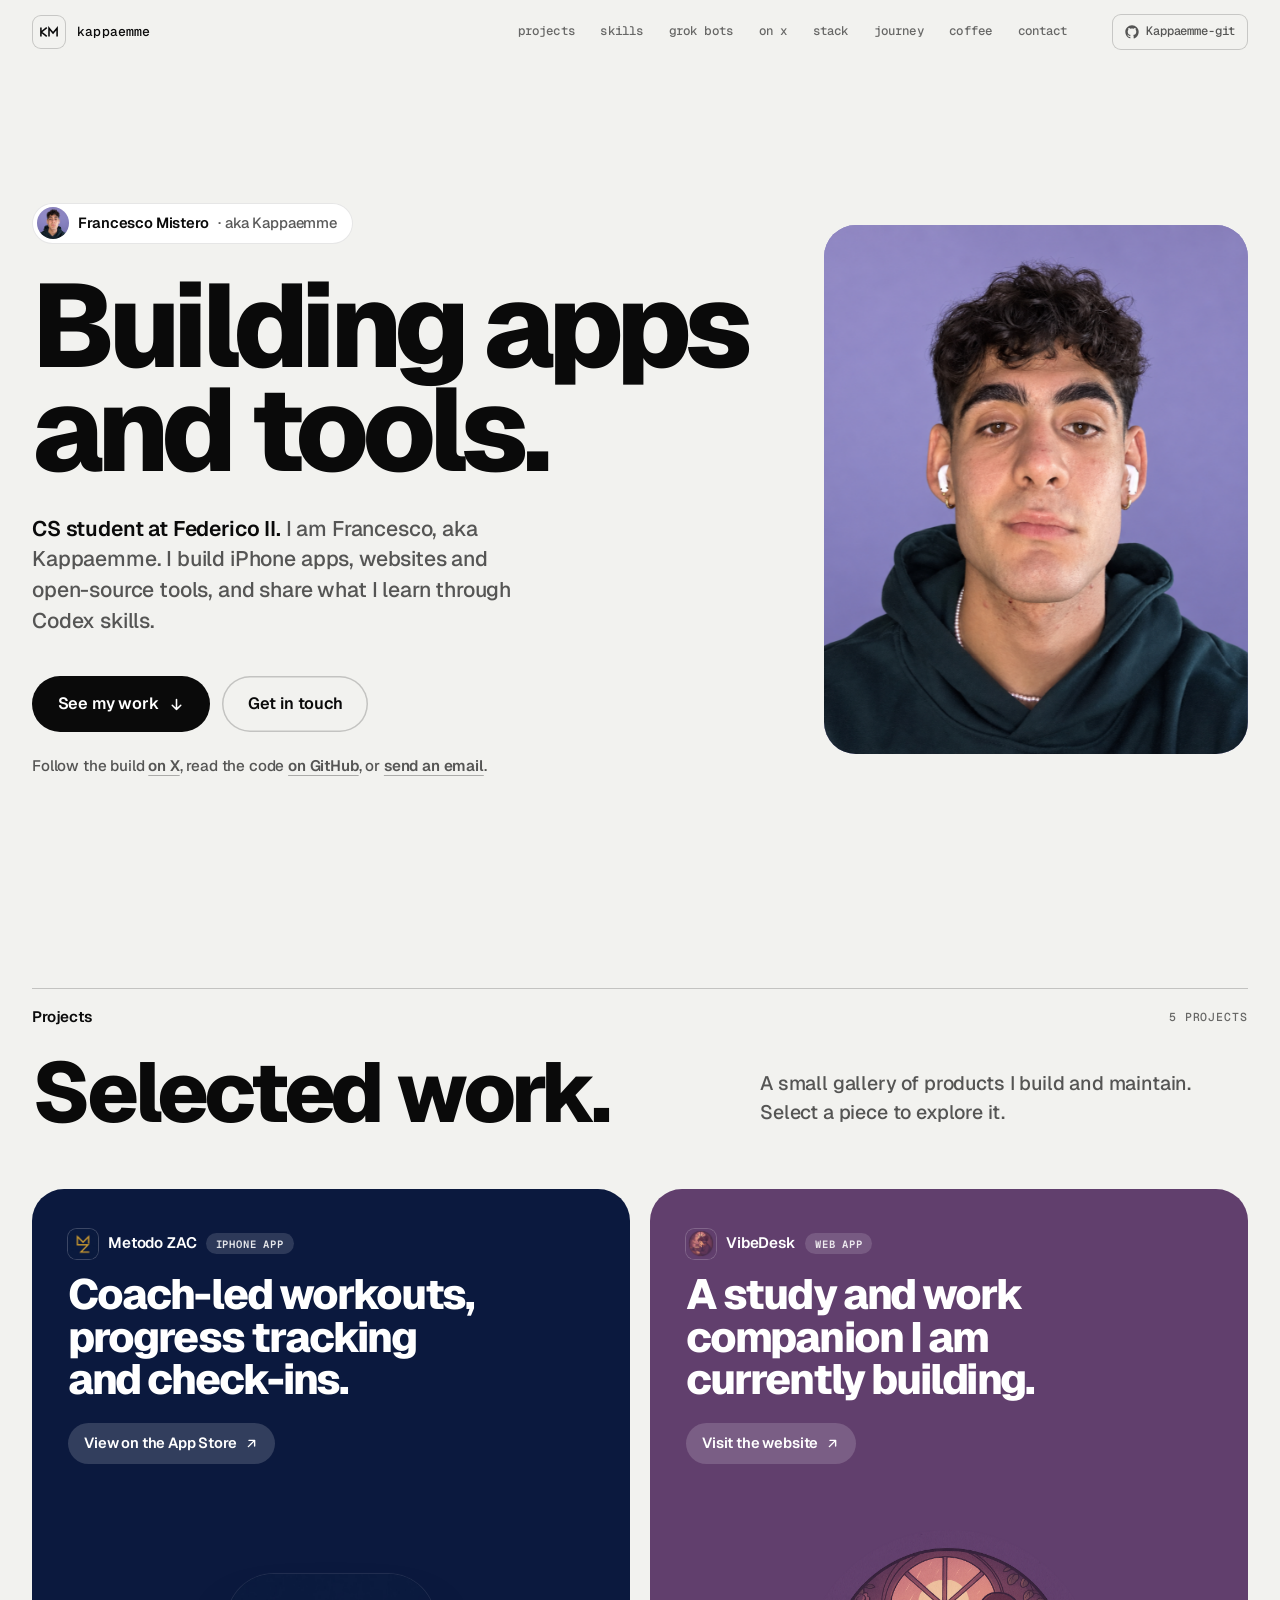
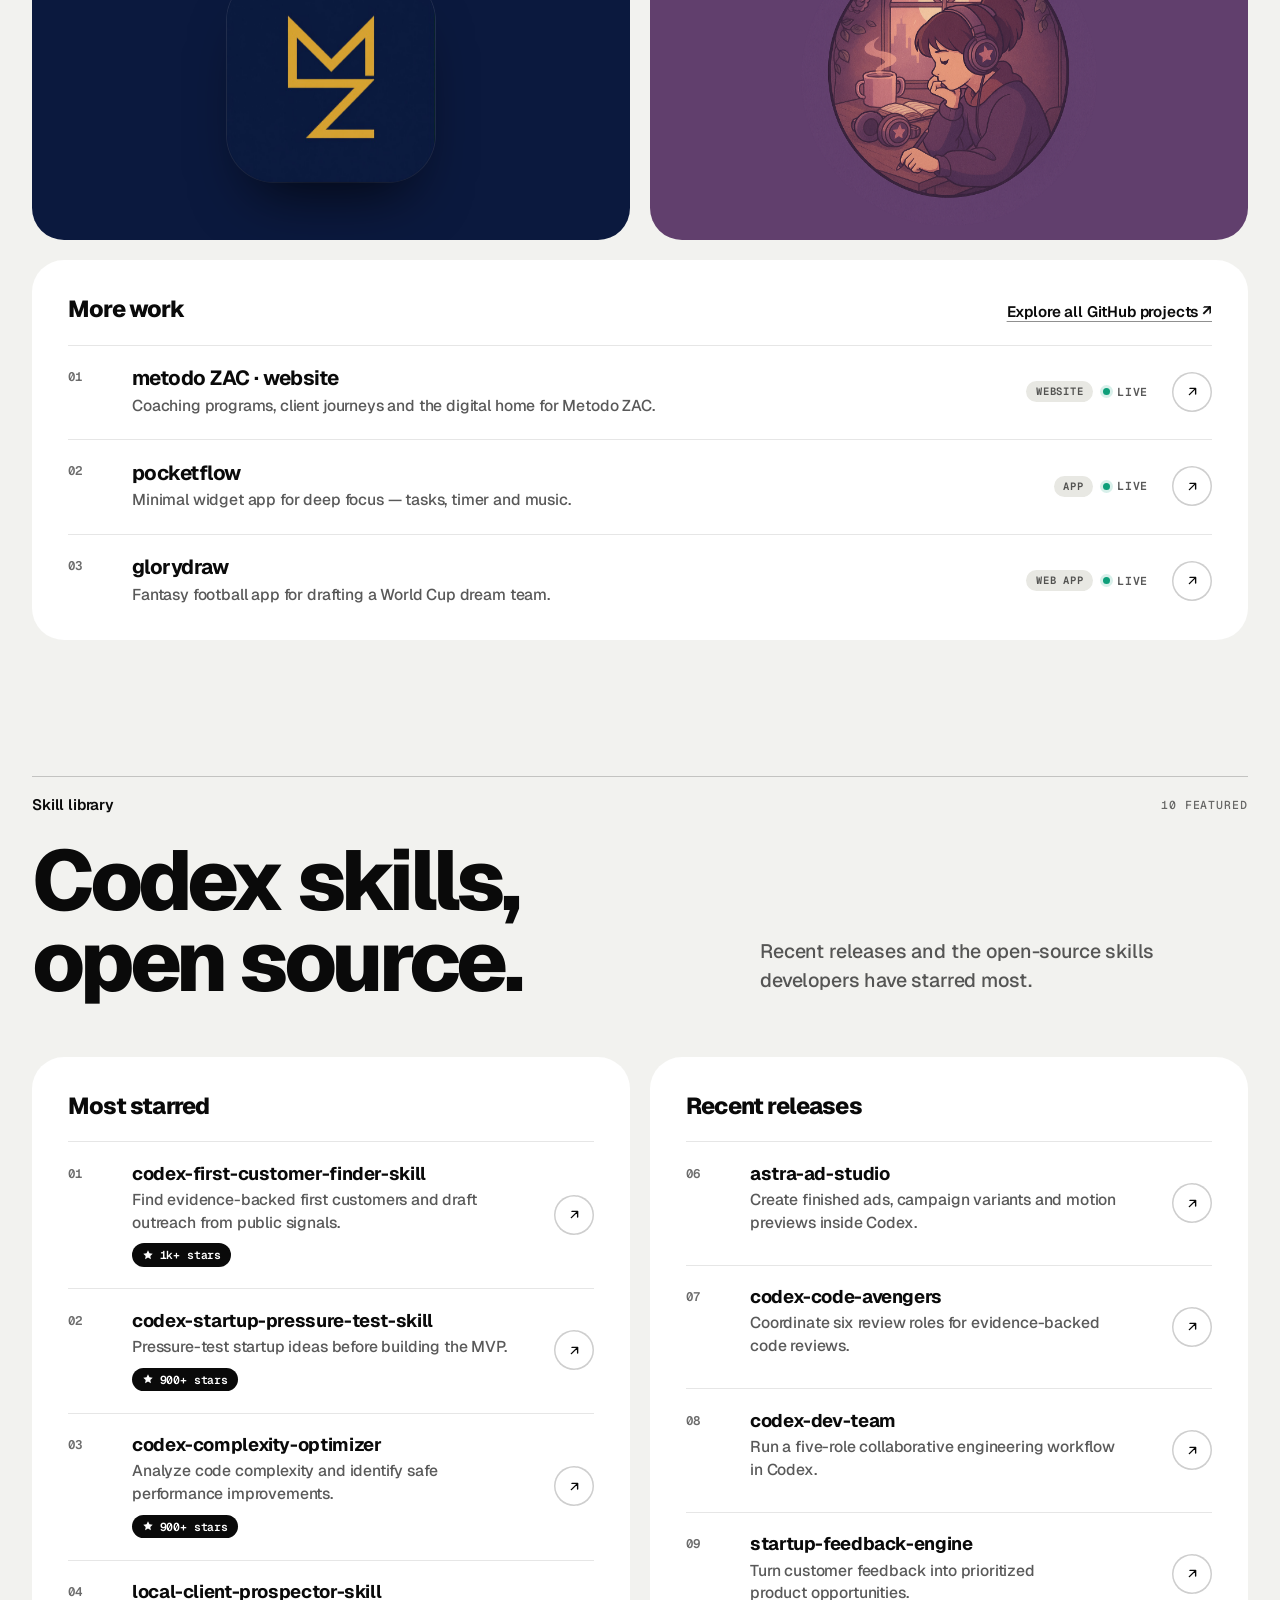
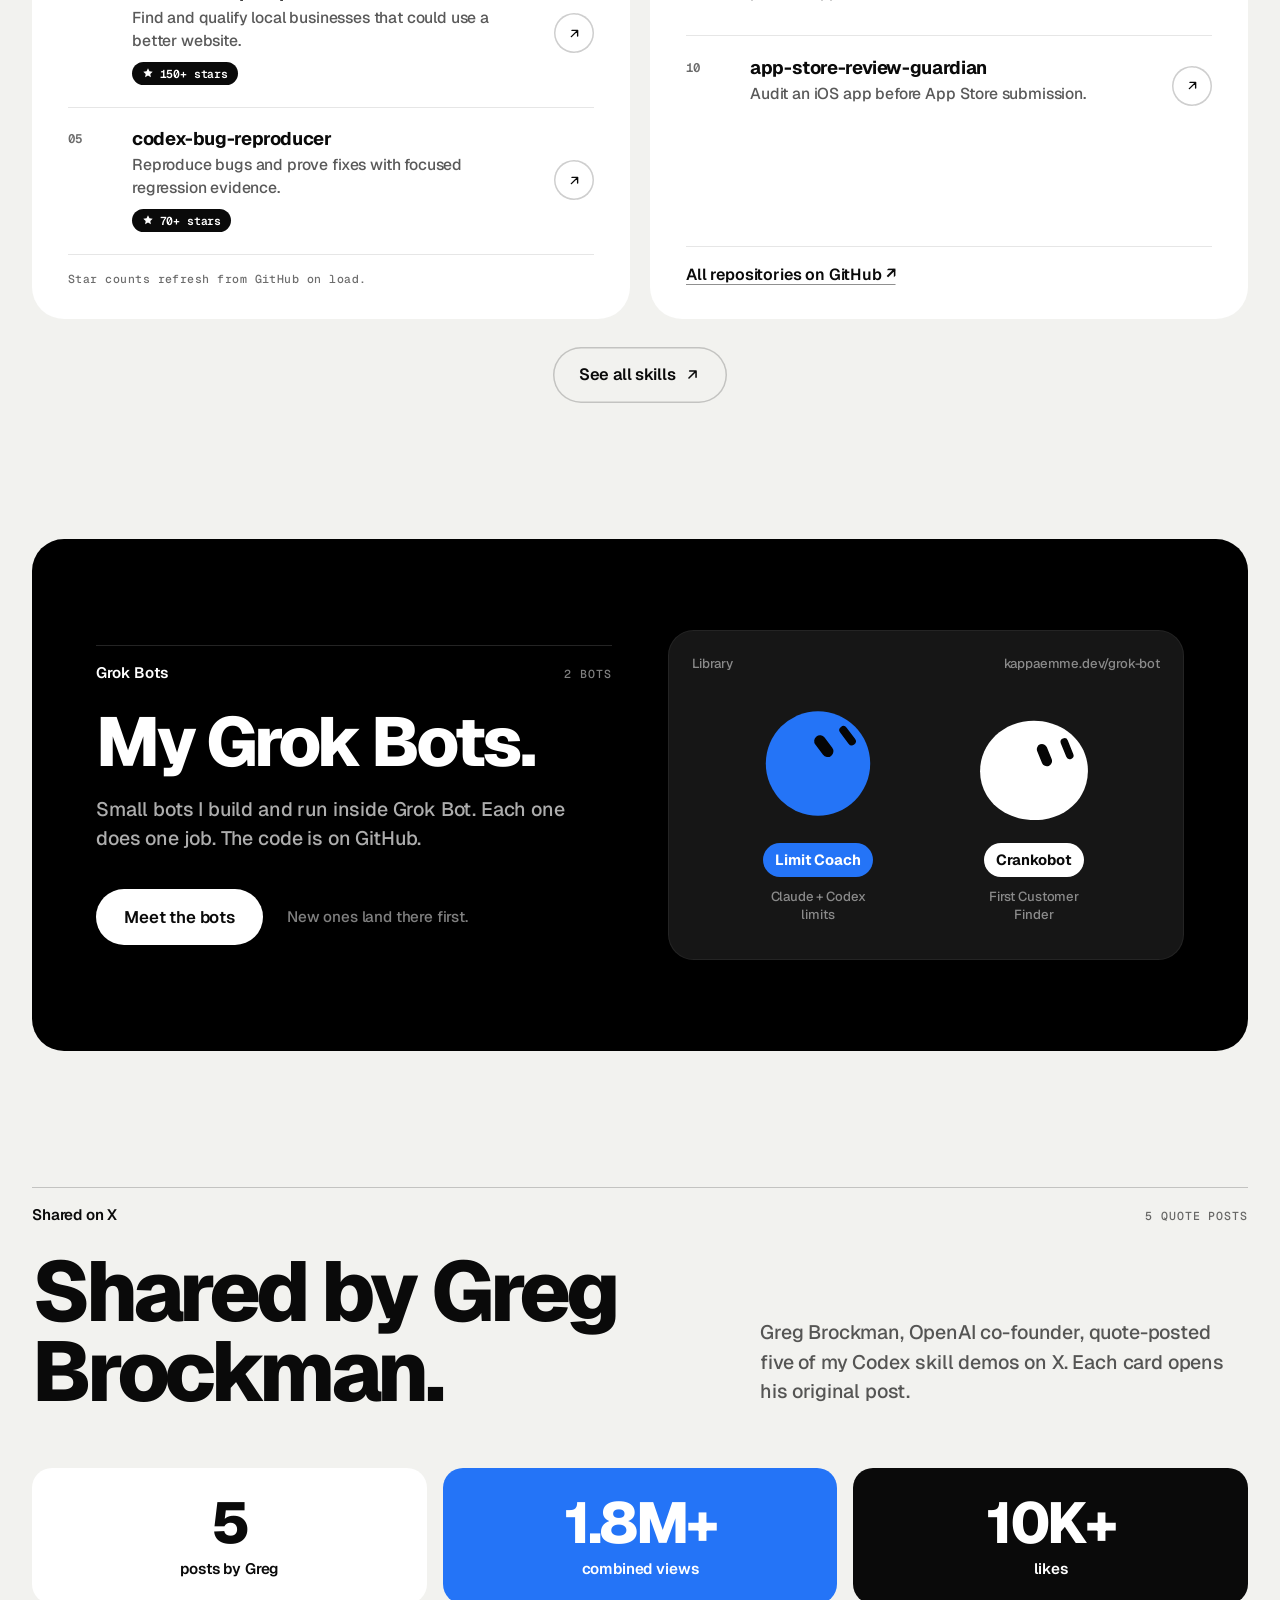
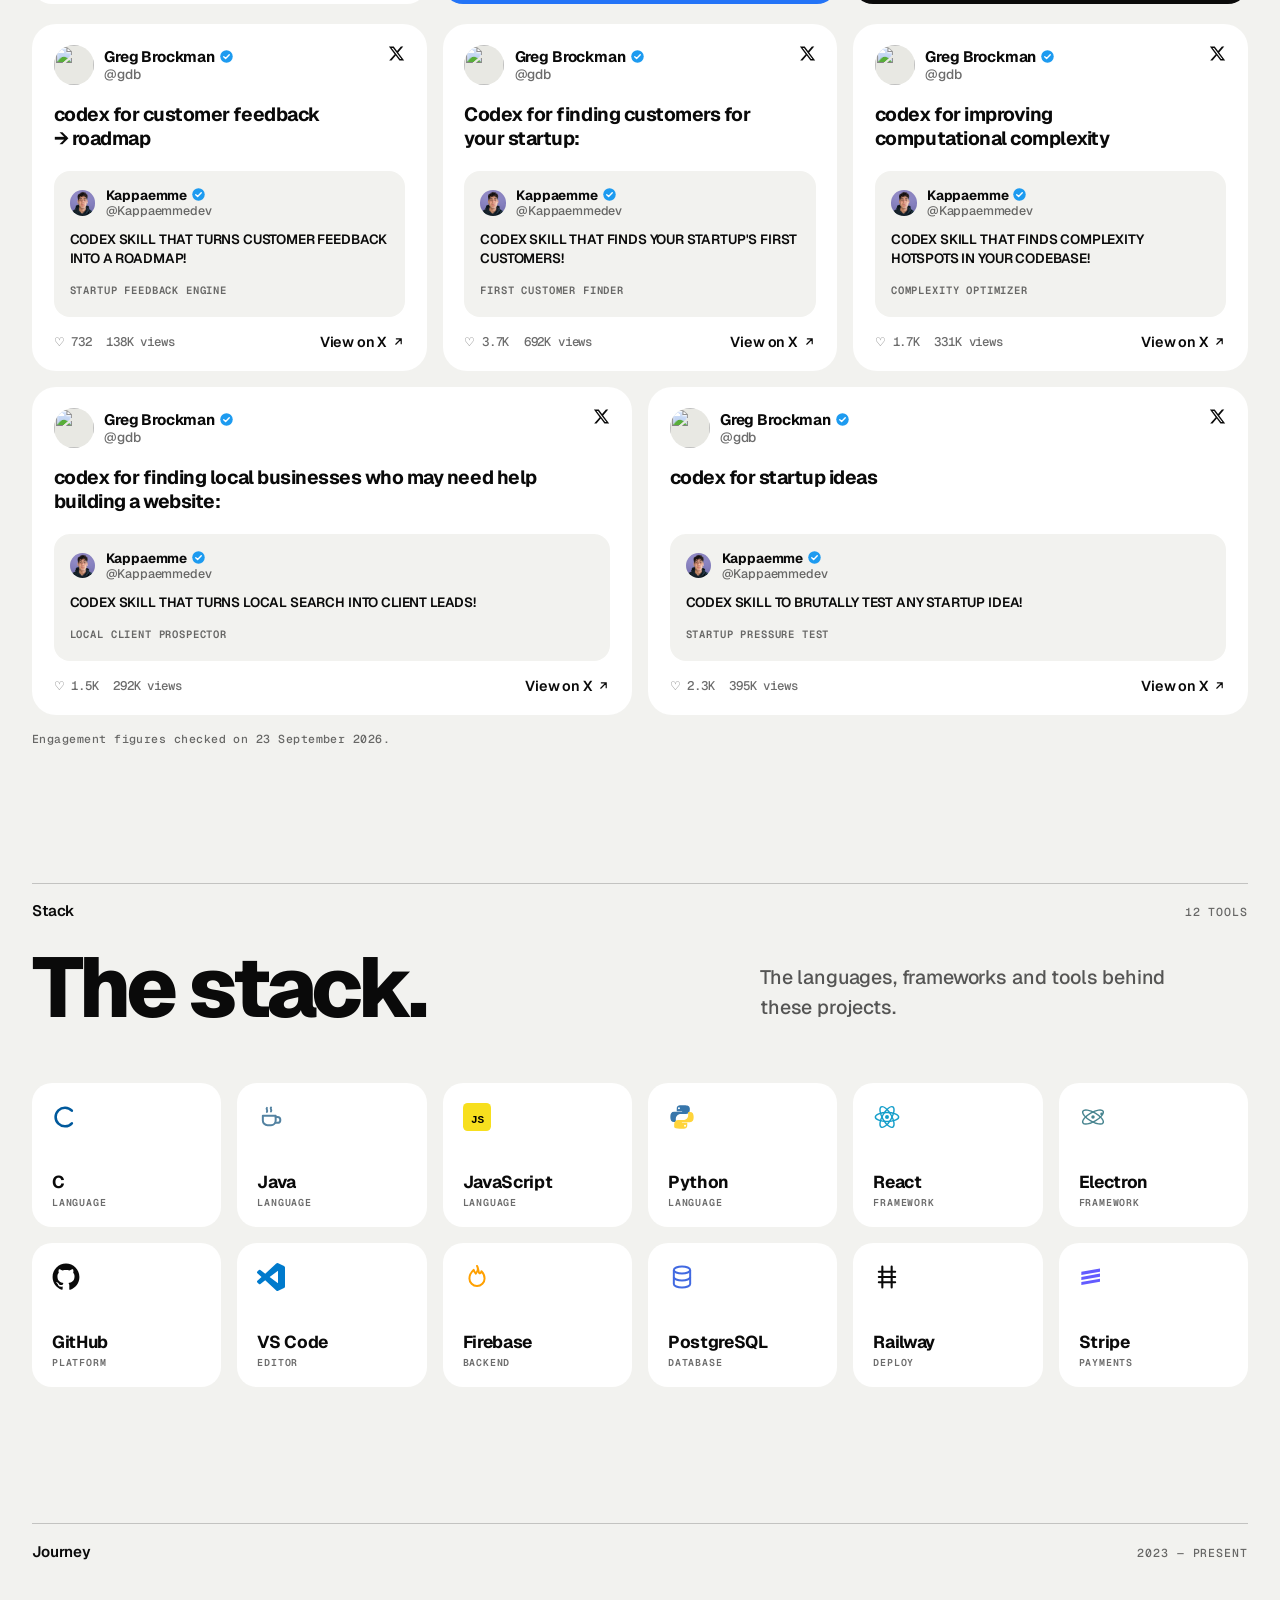
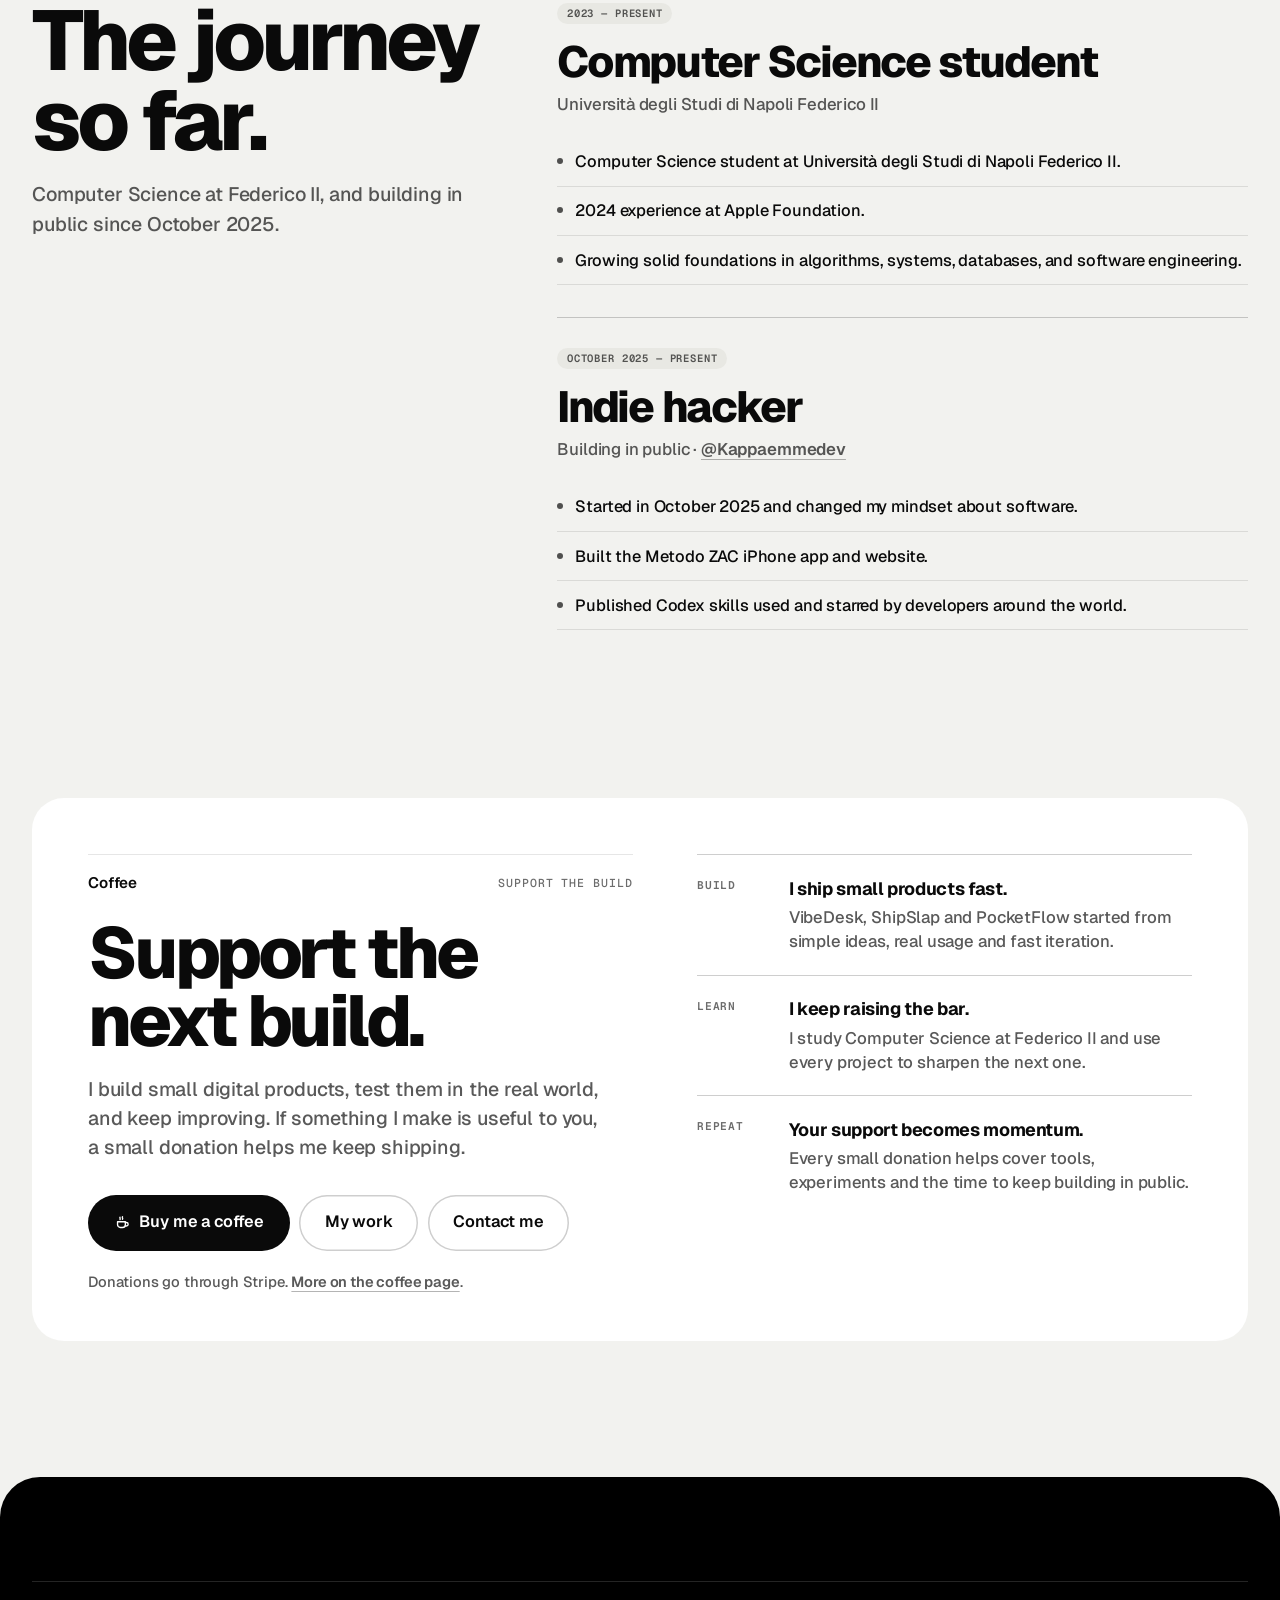
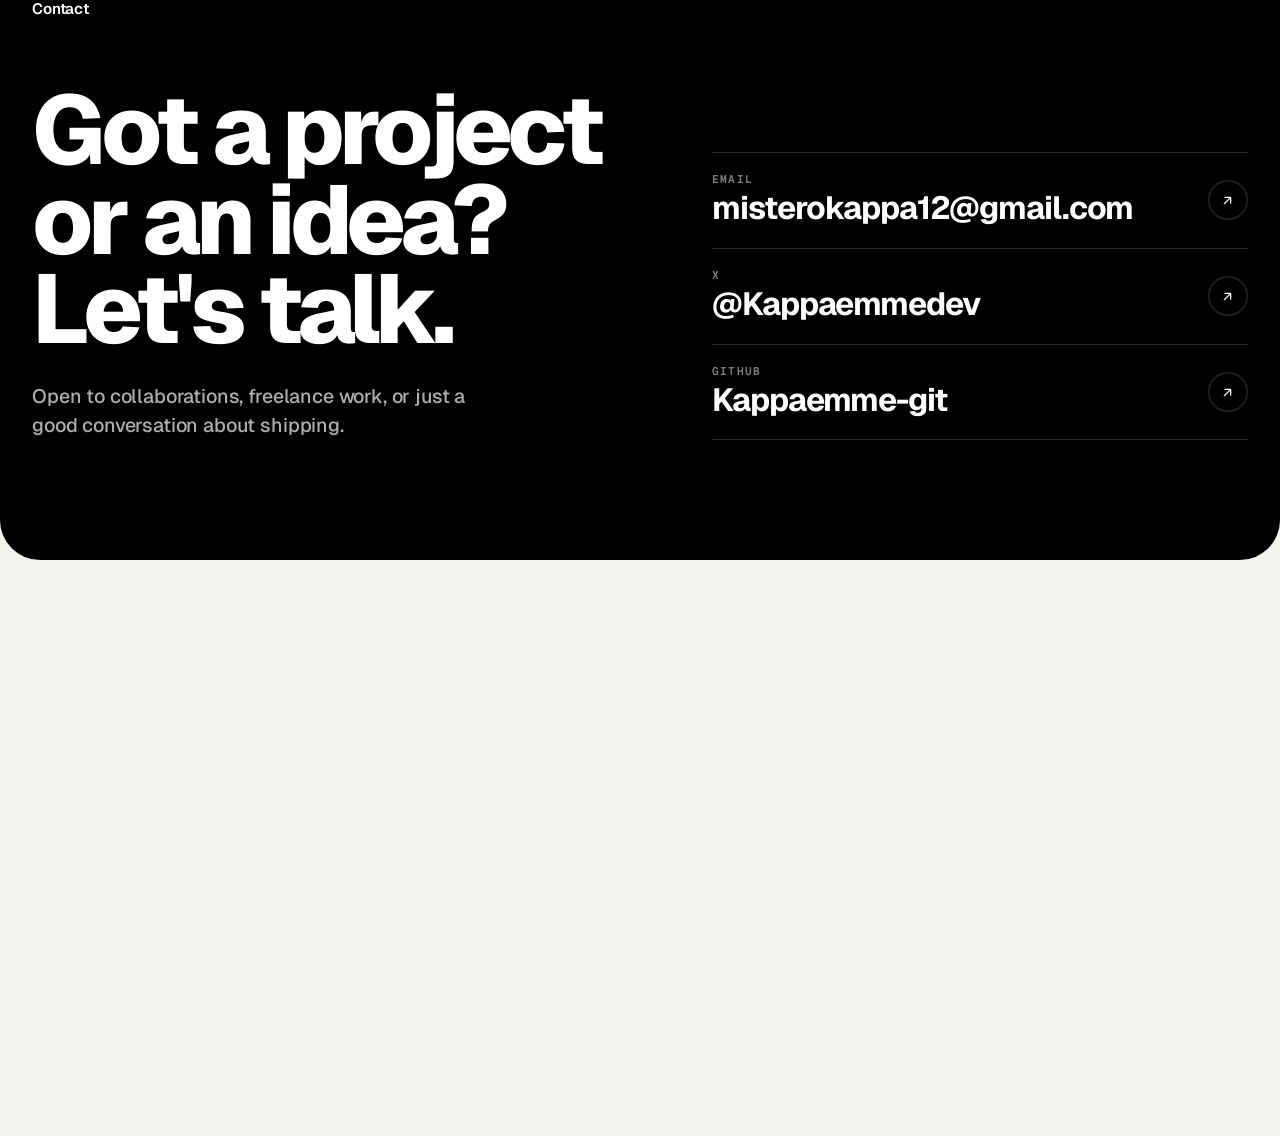
==== index.html @ bcf5a5d9 "Add Skills page; Grok Bot black stage/under-the-hood/next blocks; white LimitNotch button" ====
<!DOCTYPE html>
<html lang="en">
<head>
<meta charset="UTF-8">
<meta name="viewport" content="width=device-width, initial-scale=1.0, viewport-fit=cover">
<title>Kappaemme — Francesco Mistero · CS student & indie hacker</title>
<meta name="description" content="Francesco Mistero, aka Kappaemme. CS student and indie developer building iPhone apps, websites, open-source tools and Codex skills.">
<meta name="author" content="Francesco Mistero">
<meta name="theme-color" content="#F2F2EF">
<link rel="canonical" href="https://kappaemme.dev/">

<!-- Open Graph / Twitter -->
<meta property="og:type" content="website">
<meta property="og:title" content="Kappaemme — Francesco Mistero">
<meta property="og:description" content="iPhone apps, websites, open-source tools and Codex skills by Francesco Mistero.">
<meta property="og:url" content="https://kappaemme.dev/">
<meta property="og:image" content="https://kappaemme.dev/images/og-preview.png">
<meta property="og:image:secure_url" content="https://kappaemme.dev/images/og-preview.png">
<meta property="og:image:width" content="1200">
<meta property="og:image:height" content="630">
<meta property="og:image:alt" content="Francesco Mistero, Kappaemme, with his laptop.">
<meta name="twitter:card" content="summary_large_image">
<meta name="twitter:creator" content="@Kappaemmedev">
<meta name="twitter:title" content="Kappaemme — Francesco Mistero">
<meta name="twitter:description" content="iPhone apps, websites, open-source tools and Codex skills by Francesco Mistero.">
<meta name="twitter:image" content="https://kappaemme.dev/images/og-preview.png">
<meta name="twitter:image:alt" content="Francesco Mistero, Kappaemme, with his laptop.">

<link rel="icon" type="image/svg+xml" href="images/kappaemme-favicon.svg">
<link rel="preconnect" href="https://fonts.googleapis.com">
<link rel="preconnect" href="https://fonts.gstatic.com" crossorigin="anonymous">
<link href="https://fonts.googleapis.com/css2?family=Geist:wght@400;500;600;700;800&amp;family=Geist+Mono:wght@400;500;600&amp;display=swap" rel="stylesheet">
<style>
  /* ════════════════════════════════════════════════════════════════
     SHARED — tokens (identical in coffee.html; see SPEC §2–§4)
     ════════════════════════════════════════════════════════════════ */
  :root {
    color-scheme: light;

    --font-sans: "Geist", ui-sans-serif, system-ui, -apple-system, sans-serif;
    --font-mono: "Geist Mono", ui-monospace, SFMono-Regular, Menlo, Consolas, monospace;

    /* Light base */
    --paper:   #F2F2EF;              /* page ground = grok-bot footer */
    --paper-2: #E8E8E3;              /* sunken chips, quote boxes on white */
    --card:    #FFFFFF;              /* cards and tiles on paper */
    --ink:     #0A0A0A;
    --ink-2:   rgba(10,10,10,.68);
    --ink-3:   rgba(10,10,10,.60);
    --line:    rgba(10,10,10,.10);
    --line-2:  rgba(10,10,10,.20);

    /* Dark contrast moments */
    --night:   #000000;              /* home contrast sections */
    --panel:   #161616;              /* home dark panels */
    --text:    #FFFFFF;
    --text-2:  rgba(255,255,255,.68);
    --text-3:  rgba(255,255,255,.50);
    --line-d:  rgba(255,255,255,.14);

    /* Accents — used sparingly */
    --lc:      #2474F7;              /* Limit Coach blue, the one strong colour */
    --lc-glow: rgba(36,116,247,.45);
    --live:    #0E9F7A;              /* "Live" dot (was #10a37f on black) */
    --zac:     #0B193E;              /* sampled from metodo-zac-app-icon.jpg */
    --vibe:    #613F6D;              /* sampled from vibedesk-gallery.png */
    --me:      #8D85C0;              /* sampled from me.jpg backdrop */
    --stripe:  #635BFF;

    /* Radii */
    --r-tile: 2rem;
    --r-card: 1.5rem;
    --r-sm:   1.1rem;

    /* Motion — same tokens as /grok-bot */
    --ease-out:  cubic-bezier(.22, 1, .36, 1);
    --ease-soft: cubic-bezier(.2, .8, .2, 1);
    --pop:       cubic-bezier(.3, 1.7, .5, 1);

    /* Layout */
    --wrap:      76rem;
    --gutter:    1.25rem;
    --section-y: 5.5rem;
    --footer-h:  37rem;
    --top-h:     64px;
  }
  @media (min-width: 640px)  { :root { --gutter: 2rem; } }
  @media (min-width: 768px)  { :root { --section-y: 7rem; --footer-h: 36rem; } }
  @media (min-width: 1024px) { :root { --section-y: 8.5rem; } }

  *, *::before, *::after { box-sizing: border-box; }
  html { scroll-behavior: smooth; scroll-padding-top: calc(var(--top-h) + 1.5rem); -webkit-text-size-adjust: 100%; }
  html, body { margin: 0; background: var(--paper); color: var(--ink); overscroll-behavior-y: none; overflow-x: clip; }
  body {
    font-family: var(--font-sans); font-weight: 500; letter-spacing: -.01em; line-height: 1.5;
    -webkit-font-smoothing: antialiased;
    padding-bottom: var(--footer-h);
  }
  html.menu-open { overflow: hidden; }
  a { color: inherit; }
  img, svg { display: block; }
  ul, ol { margin: 0; padding: 0; list-style: none; }
  h1, h2, h3, p { margin: 0; }
  button { font: inherit; color: inherit; }
  ::selection { background: var(--lc); color: #fff; }
  :focus-visible { outline: 2px solid var(--lc); outline-offset: 4px; border-radius: 6px; }
  .sr-only { position: absolute; width: 1px; height: 1px; overflow: hidden; clip: rect(0 0 0 0); white-space: nowrap; }
  .k-skip { position: fixed; left: 1rem; top: -4rem; z-index: 100; padding: .7rem 1rem; border-radius: 999px; background: var(--ink); color: #fff; font-size: .9rem; text-decoration: none; }
  .k-skip:focus { top: 1rem; }

  .wrap { width: 100%; max-width: calc(var(--wrap) + 2 * var(--gutter)); margin: 0 auto; padding: 0 var(--gutter); }
  .site-content { position: relative; z-index: 10; background: var(--paper); }

  .u-link {
    text-decoration: underline; text-decoration-color: currentColor; text-decoration-thickness: 1px; text-underline-offset: 4px;
    text-decoration-color: color-mix(in srgb, currentColor 45%, transparent);
    color: inherit; font-weight: 600;
  }
  .u-link:hover { text-decoration-color: currentColor; text-underline-offset: 2px; }

  .ic { width: 1em; height: 1em; flex: none; }

  /* Top bar and mobile sheet, matching /coffee and /grok-bot. */
  .k-top, .k-sheet { --bg: var(--paper); --text: var(--ink); --text-2: var(--ink-2); --text-3: var(--ink-3); --lc-text: #1A5FD6; --line-2: rgba(10,10,10,.18); --line-3: rgba(10,10,10,.34); }
  .k-top {
    position: fixed; inset: 0 0 auto; z-index: 50; height: var(--top-h);
    border-bottom: 1px solid transparent;
    transition: background-color .35s, border-color .35s, opacity .3s;
    animation: top-in .5s var(--ease-out) .05s backwards;
  }
  .k-top.is-scrolled {
    background: rgba(242,242,239,.82); border-bottom-color: var(--line);
    -webkit-backdrop-filter: blur(14px) saturate(140%); backdrop-filter: blur(14px) saturate(140%);
  }
  @keyframes top-in { 0% { opacity: 0; transform: translateY(-8px); } }
  .k-top__in { display: flex; align-items: center; gap: 1.5rem; height: 100%; }
  .k-brand { display: inline-flex; align-items: center; gap: .7rem; min-height: 44px; text-decoration: none; font: 500 .82rem/1 var(--font-mono); letter-spacing: .01em; }
  .k-brand__mark { display: grid; place-items: center; width: 34px; height: 34px; border-radius: 9px; box-shadow: inset 0 0 0 1px var(--line-2); transition: box-shadow .25s, background-color .25s; }
  .k-brand__mark img { width: 20px; height: 12px; }
  .k-brand:hover .k-brand__mark { background: rgba(10,10,10,.05); box-shadow: inset 0 0 0 1px var(--line-3); }

  .k-links { position: relative; display: none; align-items: center; margin-left: auto; }
  .k-links a {
    position: relative; padding: .6rem .62rem; white-space: nowrap; text-decoration: none;
    font: 500 .78rem/1 var(--font-mono); letter-spacing: .01em; color: var(--text-3); transition: color .2s;
  }
  @media (min-width: 1280px) { .k-links a { padding: .6rem .8rem; } }
  .k-links a:hover, .k-links a[aria-current] { color: var(--text); }
  .k-caret {
    position: absolute; left: 0; bottom: -2px; width: 100px; height: 2px; border-radius: 2px; background: var(--lc);
    transform-origin: 0 50%; transform: translateX(var(--cx, 0px)) scaleX(var(--cw, 0));
    opacity: 0; transition: transform .5s var(--ease-out), opacity .3s;
  }
  .k-caret.is-on { opacity: 1; }
  .k-top__gh { display: none; align-items: center; gap: .45rem; min-height: 36px; padding: 0 .8rem; margin-left: .5rem; border-radius: 9px; box-shadow: inset 0 0 0 1px var(--line-2); font: 500 .76rem/1 var(--font-mono); text-decoration: none; color: var(--text-2); transition: color .2s, box-shadow .2s; }
  .k-top__gh:hover { color: var(--text); box-shadow: inset 0 0 0 1px var(--line-3); }
  .k-top__gh svg { width: 14px; height: 14px; }
  @media (min-width: 1024px) { .k-links { display: flex; } .k-menu { display: none !important; } }
  @media (min-width: 1280px) { .k-top__gh { display: inline-flex; } }

  .k-menu {
    margin-left: auto; display: inline-flex; align-items: center; gap: .6rem; min-height: 44px; padding: 0 .9rem; border: 0; border-radius: 10px;
    background: transparent; box-shadow: inset 0 0 0 1px var(--line-2); cursor: pointer; font: 500 .8rem/1 var(--font-mono);
  }
  .k-menu i { position: relative; width: 14px; height: 8px; }
  .k-menu i::before, .k-menu i::after { content: ""; position: absolute; left: 0; right: 0; height: 1.5px; background: currentColor; transition: transform .35s var(--ease-out), top .35s var(--ease-out); }
  .k-menu i::before { top: 0; } .k-menu i::after { top: 6.5px; }
  .k-menu[aria-expanded="true"] i::before { top: 3.25px; transform: rotate(45deg); }
  .k-menu[aria-expanded="true"] i::after { top: 3.25px; transform: rotate(-45deg); }

  .k-sheet {
    position: fixed; inset: 0; z-index: 45; display: flex; flex-direction: column; overflow-y: auto;
    padding: calc(var(--top-h) + 1.5rem) var(--gutter) calc(env(safe-area-inset-bottom) + 1.75rem);
    background: var(--bg); opacity: 0; visibility: hidden;
    transition: opacity .3s var(--ease-out), visibility 0s linear .3s;
  }
  .k-sheet.is-open { opacity: 1; visibility: visible; transition-delay: 0s; }
  .k-sheet li { opacity: 0; transform: translateY(10px); transition: opacity .45s var(--ease-out), transform .55s var(--ease-out); transition-delay: calc(.04s + var(--i) * 32ms); }
  .k-sheet.is-open li { opacity: 1; transform: none; }
  .k-sheet a.k-sheet__l { display: flex; align-items: baseline; gap: .6rem; padding: .62rem 0; border-bottom: 1px solid var(--line); text-decoration: none; font-size: clamp(1.9rem, 8.6vw, 2.6rem); font-weight: 600; line-height: 1.05; letter-spacing: -.04em; }
  .k-sheet a.k-sheet__l[aria-current] { color: var(--text); }
  .k-sheet__foot { display: flex; flex-wrap: wrap; gap: .5rem 1.25rem; margin-top: auto; padding-top: 2rem; font: 500 .8rem var(--font-mono); }
  .k-sheet__foot a { color: var(--text-2); text-decoration: none; }
  body[data-footer-open] .k-top { opacity: 0; pointer-events: none; }

  /* ════════════════════════════════════════════════════════════════
     SHARED — type, section head, buttons, pills
     ════════════════════════════════════════════════════════════════ */
  .k-h2 { font-size: clamp(2.6rem, 6.6vw, 5.4rem); font-weight: 800; line-height: .95; letter-spacing: -.05em; text-wrap: balance; }
  .k-lede { font-size: 1.12rem; line-height: 1.5; color: var(--ink-2); text-wrap: pretty; max-width: 40ch; }
  @media (min-width: 768px) { .k-lede { font-size: 1.22rem; } }

  .k-section { padding-top: var(--section-y); }
  .k-head { display: grid; gap: 1.1rem; margin-bottom: 2.25rem; }
  .k-bar { position: relative; display: flex; align-items: center; gap: .7rem; padding-top: 1.1rem; font-size: .95rem; font-weight: 600; }
  .k-bar::before {
    content: ""; position: absolute; top: 0; left: 0; right: 0; height: 1px; background: var(--line-2); transform-origin: 0 50%;
  }
  .k-count { margin-left: auto; font: 500 .72rem/1 var(--font-mono); letter-spacing: .08em; text-transform: uppercase; color: var(--ink-3); }
  @media (min-width: 1024px) {
    .k-head { grid-template-columns: repeat(12, minmax(0, 1fr)); column-gap: 2rem; row-gap: 1.5rem; align-items: end; margin-bottom: 3.5rem; }
    .k-head .k-bar { grid-column: 1 / -1; }
    .k-head .k-h2 { grid-column: 1 / span 7; }
    .k-head .k-lede { grid-column: 8 / -1; padding-bottom: .35rem; }
  }

  .k-btn {
    position: relative; isolation: isolate; display: inline-flex; align-items: center; justify-content: center; gap: .55rem;
    min-height: 3.5rem; padding: 0 1.6rem; border-radius: 999px; border: 0; cursor: pointer;
    font-size: 1.02rem; font-weight: 600; letter-spacing: -.01em; text-decoration: none; white-space: nowrap;
    background: var(--ink); color: #fff;
    transition: transform .3s var(--pop);
  }
  .k-btn:hover { background: #262626; box-shadow: 0 14px 34px -16px rgba(10,10,10,.55); }
  .k-btn svg { width: 17px; height: 17px; transition: transform .3s var(--ease-out); }
  .k-btn:hover svg.ic-ne { transform: translate(2px, -2px); }
  .k-btn:hover svg.ic-down { transform: translateY(2px); }
  .k-btn--ghost { background: transparent; color: var(--ink); box-shadow: inset 0 0 0 1.5px var(--line-2); }
  .k-btn--ghost:hover { background: rgba(10,10,10,.05); box-shadow: inset 0 0 0 1.5px rgba(10,10,10,.5); }
  .k-btn--light { background: #fff; color: var(--ink); }
  .k-btn--light:hover { background: #e9e9e6; box-shadow: 0 14px 40px -16px rgba(255,255,255,.35); }

  .k-badge {
    display: inline-flex; align-items: center; gap: .35rem; padding: .32rem .6rem; border-radius: 999px; white-space: nowrap;
    font: 600 .66rem/1 var(--font-mono); letter-spacing: .08em; text-transform: uppercase;
    background: var(--paper-2); color: var(--ink-2);
  }
  .k-badge--on-dark { background: rgba(255,255,255,.14); color: rgba(255,255,255,.88); }

  .k-mono { font: 600 .66rem/1.2 var(--font-mono); letter-spacing: .08em; text-transform: uppercase; color: var(--ink-3); }

  /* hairlines that draw in (same as .gb-grow) */
  @media (prefers-reduced-motion: no-preference) {
    .k-grow::before { transform: scaleX(0); transition: transform 1.1s var(--ease-soft) calc(var(--i, 0) * 90ms); }
    .is-in .k-grow::before, .k-grow.is-in::before { transform: scaleX(1); }
  }

  /* ════════════════════════════════════════════════════════════════
     Hero
     ════════════════════════════════════════════════════════════════ */
  .k-hero { padding: 7rem 0 0; }
  @media (min-width: 1024px) { .k-hero { padding-top: 8rem; } }
  .k-hero__grid { display: grid; gap: 2.75rem; }
  @media (min-width: 1024px) {
    .k-hero__grid { grid-template-columns: minmax(0, 1.72fr) minmax(0, 1fr); gap: 4rem; align-items: center; min-height: min(calc(100svh - 11rem), 46rem); }
  }
  .k-hello {
    display: inline-flex; align-items: center; gap: .6rem; padding: .3rem 1rem .3rem .3rem; border-radius: 999px;
    background: var(--card); box-shadow: inset 0 0 0 1px var(--line); font-size: .92rem; font-weight: 600;
  }
  .k-hello img { width: 2rem; height: 2rem; border-radius: 50%; object-fit: cover; background: var(--me); }
  .k-hello span { color: var(--ink-2); font-weight: 500; }
  .k-hero h1 {
    margin-top: 1.75rem;
    font-size: clamp(3.25rem, 13.6vw, 7.4rem); font-weight: 800; line-height: .88; letter-spacing: -.058em; text-wrap: balance;
  }
  @media (min-width: 640px) { .k-hero h1 { font-size: clamp(4.5rem, 9.2vw, 7.4rem); } }
  .k-hero__lede { margin-top: 1.6rem; max-width: 36ch; font-size: 1.12rem; line-height: 1.5; color: var(--ink-2); text-wrap: pretty; }
  .k-hero__lede strong { color: var(--ink); font-weight: 600; }
  @media (min-width: 768px) { .k-hero__lede { margin-top: 2rem; font-size: 1.32rem; line-height: 1.45; } }
  .k-hero__cta { display: flex; flex-wrap: wrap; gap: .75rem; margin-top: 2rem; }
  @media (min-width: 768px) { .k-hero__cta { margin-top: 2.5rem; } }
  .k-hero__fine { margin-top: 1.4rem; font-size: .95rem; color: var(--ink-2); text-wrap: balance; }
  @media (max-width: 479px) {
    .k-hero__cta .k-btn { flex: 1 1 auto; padding: 0 1.25rem; }
  }

  .k-portrait { position: relative; border-radius: var(--r-tile); overflow: hidden; background: var(--me); aspect-ratio: 5 / 4; }
  @media (min-width: 640px) and (max-width: 1023px) { .k-portrait { aspect-ratio: 16 / 10; } }
  @media (min-width: 1024px) { .k-portrait { aspect-ratio: 4 / 5; } }
  .k-portrait img { width: 100%; height: 100%; object-fit: cover; object-position: 50% 32%; }

  /* entrance (same rise as /grok-bot, without the curtain) */
  .k-rise { animation: rise .7s var(--ease-out) var(--d, 0s) both; }
  @keyframes rise { 0% { opacity: 0; transform: translateY(14px); } 100% { opacity: 1; transform: none; } }
  .k-portrait.k-rise { animation-duration: .9s; }
  .k-portrait.k-rise img { animation: settle 1.4s var(--ease-out) var(--d, 0s) both; }
  @keyframes settle { 0% { transform: scale(1.06); } 100% { transform: none; } }

  /* ════════════════════════════════════════════════════════════════
     01 Projects
     ════════════════════════════════════════════════════════════════ */
  .k-features { display: grid; gap: 1rem; }
  @media (min-width: 768px) { .k-features { grid-template-columns: 1fr 1fr; gap: 1.25rem; } }
  .k-tile {
    position: relative; display: flex; flex-direction: column; overflow: hidden; isolation: isolate;
    border-radius: var(--r-tile); color: #fff; text-decoration: none; min-height: 28rem;
  }
  @media (min-width: 768px) { .k-tile { min-height: 32rem; } }
  @media (min-width: 1024px) { .k-tile { min-height: 38rem; } }
  .k-tile--zac  { background: var(--zac); }
  .k-tile--vibe { background: var(--vibe); }
  .k-tile__copy { padding: 1.75rem 1.5rem 0; }
  @media (min-width: 640px) { .k-tile__copy { padding: 2.5rem 2.25rem 0; } }
  .k-tile__label { display: flex; align-items: center; flex-wrap: wrap; gap: .6rem; font-size: .95rem; font-weight: 600; }
  .k-tile__chip { width: 1.9rem; height: 1.9rem; border-radius: .55rem; object-fit: cover; box-shadow: 0 0 0 1px rgba(255,255,255,.2); }
  .k-tile h3 { margin-top: .9rem; max-width: 17ch; font-size: clamp(1.9rem, 3.3vw, 2.8rem); font-weight: 800; line-height: 1; letter-spacing: -.045em; text-wrap: balance; }
  .k-pill-link {
    display: inline-flex; align-items: center; gap: .45rem; min-height: 2.6rem; margin-top: 1.4rem; padding: 0 1rem; border-radius: 999px;
    font-size: .92rem; font-weight: 600; background: rgba(255,255,255,.16);
    transition: transform .3s var(--pop);
  }
  .k-pill-link svg { width: 15px; height: 15px; transition: transform .3s var(--ease-out); }
  .k-tile:hover .k-pill-link { background: rgba(255,255,255,.26); transform: translateY(-1px); }
  .k-tile:hover .k-pill-link svg { transform: translate(2px, -2px); }
  .k-tile__stage { position: relative; flex: 1; display: grid; place-items: center; padding: 2.25rem 1.5rem 2.75rem; }
  .k-tile__art { width: clamp(9.5rem, 20vw, 13rem); aspect-ratio: 1; height: auto; border-radius: 22.5%; object-fit: cover;
    box-shadow: 0 34px 60px -26px rgba(0,0,0,.75), 0 0 0 1px rgba(255,255,255,.1);
    transition: transform .6s var(--ease-out); }
  .k-tile--vibe .k-tile__art { width: clamp(13rem, 27vw, 18.5rem); border-radius: 50%; box-shadow: none; }
  .k-tile:hover .k-tile__art { transform: translateY(-6px) scale(1.03); }

  .k-card { background: var(--card); border-radius: var(--r-tile); padding: 1.5rem 1.25rem .5rem; }
  @media (min-width: 768px) { .k-card { padding: 2rem 2.25rem .75rem; } }
  .k-card__head { display: flex; align-items: baseline; flex-wrap: wrap; gap: .4rem 1rem; padding-bottom: 1.1rem; }
  .k-card__head h3 { font-size: 1.45rem; font-weight: 800; letter-spacing: -.035em; }
  .k-card__head .u-link { margin-left: auto; font-size: .95rem; }
  .k-card__note { font: 500 .72rem/1.4 var(--font-mono); letter-spacing: .04em; color: var(--ink-3); }
  .k-more { margin-top: 1.25rem; }

  .k-row {
    position: relative; display: grid; align-items: center; column-gap: 1rem; row-gap: .55rem; padding: 1.15rem 0;
    grid-template-columns: 1.6rem minmax(0, 1fr) 2.5rem; grid-template-areas: "n main go" ". meta go";
    color: inherit; text-decoration: none;
  }
  .k-row::before { content: ""; position: absolute; top: 0; left: 0; right: 0; height: 1px; background: var(--line); transform-origin: 0 50%; }
  @media (min-width: 768px) {
    .k-row { grid-template-columns: 2.5rem minmax(0, 1fr) auto 2.5rem; grid-template-areas: "n main meta go"; padding: 1.35rem 0; column-gap: 1.5rem; }
  }
  .k-row__n { grid-area: n; align-self: start; padding-top: .3rem; font: 600 .78rem/1 var(--font-mono); color: var(--ink-3); }
  .k-row__main { grid-area: main; min-width: 0; }
  .k-row__name { display: block; font-size: 1.15rem; font-weight: 700; letter-spacing: -.025em; line-height: 1.2; overflow-wrap: anywhere; }
  @media (min-width: 768px) { .k-row__name { font-size: 1.28rem; } }
  .k-row__desc { display: block; margin-top: .25rem; font-size: .98rem; line-height: 1.45; color: var(--ink-2); text-wrap: pretty; }
  .k-row__meta { grid-area: meta; display: flex; align-items: center; gap: .6rem; flex-wrap: wrap; }
  .k-row__go {
    grid-area: go; justify-self: end; display: grid; place-items: center; width: 2.5rem; height: 2.5rem; border-radius: 50%;
    box-shadow: inset 0 0 0 1.5px var(--line-2);
  }
  .k-row__go svg { width: 15px; height: 15px; transition: transform .3s var(--ease-out); }
  .k-row:hover .k-row__go { background: var(--ink); color: #fff; box-shadow: none; }
  .k-row:hover .k-row__go svg { transform: translate(1px, -1px); }
  .k-live { display: inline-flex; align-items: center; gap: .45rem; font: 600 .72rem/1 var(--font-mono); letter-spacing: .06em; text-transform: uppercase; color: var(--ink-2); }
  .k-live i { width: 7px; height: 7px; border-radius: 50%; background: var(--live); box-shadow: 0 0 0 3px rgba(14,159,122,.16); }
  @media (prefers-reduced-motion: no-preference) { .k-live i { animation: live 2.4s ease-in-out infinite; } }
  @keyframes live { 50% { opacity: .4; } }

  /* ════════════════════════════════════════════════════════════════
     02 Skill library
     ════════════════════════════════════════════════════════════════ */
  .k-skills { display: grid; gap: 1rem; }
  @media (min-width: 1024px) { .k-skills { grid-template-columns: 1fr 1fr; gap: 1.25rem; } }
  .k-skills__more { display: flex; justify-content: center; margin-top: 1.75rem; }
  .k-skills .k-card { display: flex; flex-direction: column; }
  .k-card__title { display: flex; align-items: center; gap: .6rem; padding-bottom: 1.1rem; font-size: 1.45rem; font-weight: 800; letter-spacing: -.035em; }
  .k-skills .k-row { grid-template-columns: 1.6rem minmax(0, 1fr) 2.5rem; grid-template-areas: "n main go" ". meta go"; }
  @media (min-width: 768px) { .k-skills .k-row { grid-template-columns: 2.5rem minmax(0, 1fr) 2.5rem; } }
  .k-skills .k-row__meta:empty { display: none; }
  .k-skills .k-row__name { font-size: 1.08rem; letter-spacing: -.02em; }
  @media (min-width: 768px) { .k-skills .k-row__name { font-size: 1.15rem; } }
  .k-stars { display: inline-flex; align-items: center; gap: .35rem; padding: .36rem .62rem; border-radius: 999px; background: var(--paper-2); font: 600 .72rem/1 var(--font-mono); white-space: nowrap; }
  .k-stars svg { width: 12px; height: 12px; }
  .k-skills .k-row:first-child .k-stars { background: var(--ink); color: #fff; }
  .k-skills__foot { margin-top: auto; padding: 1rem 0 1.25rem; border-top: 1px solid var(--line); }

  /* ════════════════════════════════════════════════════════════════
     03 Grok Bots teaser — dark contrast moment #1
     ════════════════════════════════════════════════════════════════ */
  .k-grok {
    position: relative; overflow: hidden; display: grid; gap: 2.5rem;
    border-radius: var(--r-tile); background: var(--night); color: var(--text);
    padding: 2.25rem 1.5rem 1.5rem;
  }
  @media (min-width: 640px) { .k-grok { padding: 3rem 2.5rem 2.5rem; } }
  @media (min-width: 1024px) { .k-grok { grid-template-columns: minmax(0, 1fr) minmax(0, 1fr); gap: 3.5rem; align-items: center; padding: 4rem; min-height: 32rem; } }
  .k-grok .k-bar { color: var(--text); }
  .k-grok .k-bar::before { background: var(--line-d); }
  .k-grok .k-count { color: var(--text-3); }
  .k-grok .k-h2 { margin-top: 1.5rem; font-size: clamp(2.6rem, 5.4vw, 4.6rem); }
  .k-grok .k-lede { margin-top: 1.25rem; color: var(--text-2); }
  .k-grok__cta { display: flex; flex-wrap: wrap; align-items: center; gap: 1rem 1.5rem; margin-top: 2.25rem; }
  .k-grok__fine { font-size: .95rem; color: var(--text-3); }

  .k-gpanel { border-radius: 1.6rem; background: var(--panel); padding: 1.25rem 1rem 1.75rem; box-shadow: inset 0 0 0 1px rgba(255,255,255,.06); }
  @media (min-width: 640px) { .k-gpanel { padding: 1.5rem 1.5rem 2.25rem; } }
  .k-gpanel__head { display: flex; align-items: center; justify-content: space-between; margin-bottom: 1.75rem; font-size: .82rem; color: #8a8a8a; }
  .k-crew { display: grid; grid-template-columns: repeat(2, minmax(0, 1fr)); gap: 1rem; max-width: 26rem; margin-inline: auto; }
  .k-crew__item { display: flex; flex-direction: column; align-items: center; gap: .7rem; text-align: center; text-decoration: none; color: inherit; }
  .k-crew__bot { width: clamp(4.2rem, 17vw, 7.25rem); aspect-ratio: 1; transform-origin: 50% 100%; }
  .k-crew__bot img { width: 100%; height: 100%; object-fit: contain; }
  .k-crew__item small { max-width: 13ch; font-size: .82rem; line-height: 1.35; color: #8a8a8a; }
  .k-label { border-radius: 999px; padding: .375rem .75rem; white-space: nowrap; font-size: .85rem; font-weight: 700; letter-spacing: -.01em; transition: transform .3s var(--pop); }
  @media (min-width: 640px) { .k-label { font-size: .92rem; } }
  .k-label--blue { background: var(--lc); color: #fff; }
  .k-label--white { background: #fff; color: var(--ink); }
  .k-crew__item:hover .k-label { transform: translateY(-2px) scale(1.04); }
  .k-crew__item:hover .k-label--blue { box-shadow: 0 8px 30px -6px var(--lc-glow); }
  @media (prefers-reduced-motion: no-preference) {
    .k-crew__item:hover .k-crew__bot { animation: bot-hop .62s var(--ease-out); }
  }
  @keyframes bot-hop {
    0% { transform: none; } 18% { transform: scale(1.12, .86); } 42% { transform: translateY(-16%) scale(.92, 1.1); }
    66% { transform: translateY(0) scale(1.06, .94); } 82% { transform: scale(.98, 1.02); } 100% { transform: none; }
  }

  /* CTA that wakes up into Crankobot — copied from /grok-bot (.gb-cta) */
  .gb-cta {
    position: relative; isolation: isolate; display: inline-flex; align-items: center; justify-content: center;
    min-height: 3.5rem; padding: 0 1.75rem; border-radius: 999px; border: 0; background: none; cursor: pointer;
    font-size: 1.05rem; font-weight: 600; letter-spacing: -.01em; text-decoration: none; color: var(--ink);
  }
  .gb-cta::before {
    content: ""; position: absolute; inset: 0; z-index: -1; margin: auto; width: 100%; border-radius: 999px; background: #fff;
    transition: transform .4s cubic-bezier(.6, 0, .25, 1) .18s;
  }
  .gb-cta:hover::before { background: #e9e9e6; box-shadow: 0 14px 40px -16px rgba(255,255,255,.35); }
  .gb-cta[data-wake]::before { transform: scaleX(var(--wake-scale, .33)); border-radius: 50%; }
  .gb-cta__letters { display: inline-flex; white-space: pre; }
  .gb-cta__l { display: inline-block; transition: transform .36s cubic-bezier(.55, 0, .35, 1) calc(var(--i) * 10ms), opacity .22s ease-in calc(var(--i) * 10ms + .12s); }
  .gb-cta[data-wake] .gb-cta__l { transform: translate(var(--dx, 0px), var(--dy, 0px)) scale(.15); opacity: 0; }
  .gb-cta__face { position: absolute; top: 50%; left: 50%; display: flex; gap: 6px; transform: translate(-50%, -58%) scale(0); transition: transform .32s var(--pop) .3s; }
  .gb-cta[data-wake] .gb-cta__face { transform: translate(-30%, -64%) scale(1); }
  .gb-cta__eye { display: flex; flex-direction: column; align-items: center; gap: 2px; }
  .gb-cta__pupil { width: 6px; height: 15px; border-radius: 3px; background: var(--ink); transform: rotate(18deg); }
  .gb-cta__eye:last-child .gb-cta__pupil { width: 5px; }
  .gb-cta__brow { width: 11px; height: 3.5px; border-radius: 2px; background: var(--ink); opacity: 0; transform: translateY(-4px); transition: opacity .15s, transform .2s cubic-bezier(.3, 1.6, .5, 1); }
  .gb-cta[data-grumpy] .gb-cta__eye:first-child .gb-cta__brow { opacity: 1; transform: translateY(1px) rotate(28deg); }
  .gb-cta[data-grumpy] .gb-cta__eye:last-child .gb-cta__brow { opacity: 1; transform: translateY(1px) rotate(-28deg); }
  .gb-bubble {
    position: absolute; z-index: 60; pointer-events: none; white-space: nowrap; padding: .55rem .9rem; border-radius: 1rem;
    background: #fff; color: var(--ink); border: 2px solid var(--ink); font-size: .98rem; font-weight: 700; line-height: 1.25;
    box-shadow: 0 12px 28px -14px rgba(0,0,0,.6); transform-origin: var(--tail, 50%) 120%; animation: bubble 1.8s ease-out forwards;
  }
  .gb-bubble::after { content: ""; position: absolute; top: 100%; left: var(--tail, 50%); width: 12px; height: 12px; margin: -6px 0 0 -6px; background: #fff; border: 2px solid var(--ink); border-width: 0 2px 2px 0; transform: rotate(45deg); }
  @keyframes bubble { 0% { opacity: 0; transform: scale(.4) rotate(-6deg); } 12% { opacity: 1; transform: scale(1.08) rotate(2deg); } 20% { transform: scale(1) rotate(0); } 82% { opacity: 1; transform: translateY(-3px); } 100% { opacity: 0; transform: translateY(-10px); } }

  /* ════════════════════════════════════════════════════════════════
     04 Shared on X
     ════════════════════════════════════════════════════════════════ */
  .k-stats { display: grid; grid-template-columns: repeat(3, minmax(0, 1fr)); gap: .6rem; margin-bottom: 1rem; }
  @media (min-width: 768px) { .k-stats { gap: 1rem; margin-bottom: 1.25rem; } }
  .k-stat {
    display: flex; flex-direction: column; align-items: center; justify-content: center; min-height: 6.75rem; padding: 1rem .5rem;
    border-radius: 1.1rem; text-align: center; transition: transform .3s var(--pop);
  }
  @media (min-width: 768px) { .k-stat { min-height: 8.5rem; border-radius: 1.25rem; } }
  .k-stat:hover { transform: translateY(-3px) rotate(-1deg); }
  .k-stat strong { font-size: clamp(1.75rem, 5vw, 3.6rem); font-weight: 800; line-height: 1; letter-spacing: -.05em; }
  .k-stat span { margin-top: .45rem; font-size: .8rem; font-weight: 600; line-height: 1.25; }
  @media (min-width: 768px) { .k-stat span { font-size: .95rem; } }
  .k-stat--card { background: var(--card); }
  .k-stat--blue { background: var(--lc); color: #fff; }
  .k-stat--ink  { background: var(--ink); color: #fff; }

  .k-posts {
    display: flex; gap: .75rem; overflow-x: auto; scroll-snap-type: x mandatory; scrollbar-width: none;
    margin: 0 calc(-1 * var(--gutter)); padding: .25rem var(--gutter) 1rem; scroll-padding: 0 var(--gutter);
  }
  .k-posts::-webkit-scrollbar { display: none; }
  .k-posts > * { flex: 0 0 min(84%, 22rem); scroll-snap-align: start; }
  @media (min-width: 1024px) {
    .k-posts { display: grid; grid-template-columns: repeat(6, minmax(0, 1fr)); gap: 1rem; overflow: visible; margin: 0; padding: 0; }
    .k-posts > * { grid-column: span 2; }
    .k-posts > :nth-child(n+4) { grid-column: span 3; }
  }
  .k-post {
    display: flex; flex-direction: column; padding: 1.35rem; border-radius: var(--r-card); background: var(--card); color: inherit; text-decoration: none;
    transition: transform .4s var(--ease-out);
  }
  .k-post:hover { transform: translateY(-3px); box-shadow: 0 26px 50px -30px rgba(10,10,10,.4); }
  .k-who { display: flex; align-items: center; gap: .65rem; min-width: 0; }
  .k-avatar { width: 2.5rem; height: 2.5rem; flex: none; border-radius: 50%; object-fit: cover; background: var(--paper-2); }
  .k-who b { display: flex; align-items: center; gap: .25rem; font-size: .95rem; font-weight: 700; line-height: 1.2; white-space: nowrap; }
  .k-who small { display: block; font-size: .85rem; color: var(--ink-3); line-height: 1.25; }
  .k-verified { width: 15px; height: 15px; }
  .k-post__x { width: 17px; height: 17px; margin-left: auto; align-self: flex-start; color: var(--ink); }
  .k-post__text { margin: 1.1rem 0 1.25rem; font-size: 1.2rem; font-weight: 700; line-height: 1.25; letter-spacing: -.025em; text-wrap: pretty; }
  .k-quote { margin-top: auto; padding: 1rem; border-radius: 1rem; background: var(--paper); }
  .k-quote .k-avatar { width: 1.6rem; height: 1.6rem; }
  .k-quote .k-who b { font-size: .84rem; }
  .k-quote .k-who small { font-size: .78rem; }
  .k-quote p { margin: .7rem 0 .6rem; font-size: .84rem; font-weight: 600; line-height: 1.4; }
  .k-post__meta { display: flex; align-items: center; gap: .9rem; margin-top: 1.1rem; font: 500 .78rem/1 var(--font-mono); color: var(--ink-3); }
  .k-post__open { margin-left: auto; display: inline-flex; align-items: center; gap: .3rem; font: 600 .9rem/1 var(--font-sans); color: var(--ink); }
  .k-post__open svg { width: 13px; height: 13px; transition: transform .3s var(--ease-out); }
  .k-post:hover .k-post__open svg { transform: translate(2px, -2px); }
  .k-note { margin-top: 1rem; font: 500 .72rem/1.4 var(--font-mono); letter-spacing: .04em; color: var(--ink-3); }

  /* ════════════════════════════════════════════════════════════════
     05 Stack
     ════════════════════════════════════════════════════════════════ */
  .k-stack { display: grid; grid-template-columns: repeat(3, minmax(0, 1fr)); gap: .6rem; }
  @media (min-width: 768px)  { .k-stack { grid-template-columns: repeat(4, minmax(0, 1fr)); gap: 1rem; } }
  @media (min-width: 1024px) { .k-stack { grid-template-columns: repeat(6, minmax(0, 1fr)); } }
  .k-tech {
    display: flex; flex-direction: column; justify-content: space-between; gap: 1.25rem; min-height: 7rem; padding: 1rem;
    border-radius: var(--r-sm); background: var(--card); transition: transform .3s var(--pop);
  }
  @media (min-width: 768px) { .k-tech { min-height: 9rem; padding: 1.25rem; border-radius: 1.25rem; } }
  .k-tech:hover { transform: translateY(-3px) rotate(-1deg); }
  .k-tech svg { width: 28px; height: 28px; }
  .k-tech b { display: block; font-size: .98rem; font-weight: 700; letter-spacing: -.02em; line-height: 1.2; }
  @media (min-width: 768px) { .k-tech b { font-size: 1.08rem; } }
  .k-tech small { display: block; margin-top: .3rem; font: 600 .62rem/1 var(--font-mono); letter-spacing: .08em; text-transform: uppercase; color: var(--ink-3); }

  /* ════════════════════════════════════════════════════════════════
     06 Journey
     ════════════════════════════════════════════════════════════════ */
  .k-journey { display: grid; gap: 2.25rem; }
  @media (min-width: 1024px) {
    .k-journey { grid-template-columns: minmax(0, 5fr) minmax(0, 7fr); gap: 2rem; }
    .k-journey__intro { position: sticky; top: 7rem; align-self: start; padding-right: 2rem; }
  }
  .k-journey__intro .k-lede { margin-top: 1.25rem; }
  .k-entry { position: relative; padding: 1.75rem 0 2rem; }
  .k-entry::before { content: ""; position: absolute; top: 0; left: 0; right: 0; height: 1px; background: var(--line-2); transform-origin: 0 50%; }
  .k-entry:first-child { padding-top: 0; }
  .k-entry:first-child::before { display: none; }
  .k-entry h3 { margin-top: 1rem; font-size: clamp(1.9rem, 3.4vw, 2.75rem); font-weight: 800; line-height: 1; letter-spacing: -.045em; }
  .k-entry__org { margin-top: .55rem; font-size: 1.05rem; color: var(--ink-2); }
  .k-points { margin-top: 1.25rem; }
  .k-points li { position: relative; display: flex; gap: .75rem; padding: .8rem 0; font-size: 1.02rem; line-height: 1.45; }
  .k-points li::before { content: ""; width: 6px; height: 6px; margin-top: .5rem; border-radius: 50%; background: currentColor; opacity: .7; flex: none; }
  .k-points li::after { content: ""; position: absolute; left: 0; right: 0; bottom: 0; height: 1px; background: var(--line); }

  /* ════════════════════════════════════════════════════════════════
     07 Coffee
     ════════════════════════════════════════════════════════════════ */
  .k-coffee { display: grid; gap: 2.5rem; padding: 2rem 1.5rem 1.5rem; border-radius: var(--r-tile); background: var(--card); }
  @media (min-width: 640px) { .k-coffee { padding: 2.75rem 2.5rem 2.25rem; } }
  @media (min-width: 1024px) { .k-coffee { grid-template-columns: minmax(0, 1.1fr) minmax(0, 1fr); gap: 4rem; padding: 3.5rem 3.5rem 3rem; } }
  .k-coffee .k-bar::before { background: var(--line); }
  .k-coffee .k-h2 { margin-top: 1.5rem; font-size: clamp(2.5rem, 5.6vw, 4.6rem); }
  .k-coffee .k-lede { margin-top: 1.25rem; }
  .k-coffee__cta { display: flex; flex-wrap: wrap; gap: .6rem; margin-top: 2rem; }
  .k-coffee__fine { margin-top: 1.25rem; font-size: .92rem; color: var(--ink-2); }
  .k-steps li { position: relative; display: flex; gap: 1.25rem; padding: 1.35rem 0; font-size: 1.04rem; line-height: 1.45; color: var(--ink-2); }
  .k-steps li::before { content: ""; position: absolute; top: 0; left: 0; right: 0; height: 1px; background: var(--line-2); transform-origin: 0 50%; }
  .k-steps li:last-child { padding-bottom: 0; }
  @media (max-width: 639px) { .k-steps li { flex-direction: column; gap: .55rem; } }
  .k-steps li > span:first-child { flex: none; width: 4.5rem; padding-top: .2rem; font: 600 .7rem/1.2 var(--font-mono); letter-spacing: .08em; text-transform: uppercase; color: var(--ink-3); }
  .k-steps b { display: block; margin-bottom: .2rem; font-size: 1.12rem; font-weight: 700; letter-spacing: -.02em; color: var(--ink); }

  /* ════════════════════════════════════════════════════════════════
     08 Contact — dark contrast moment #2; the page lifts off the footer here
     ════════════════════════════════════════════════════════════════ */
  .k-contact { margin-top: var(--section-y); border-radius: 1.75rem; background: var(--night); color: var(--text); padding: 4.5rem 0 5rem; }
  @media (min-width: 768px) { .k-contact { border-radius: 2.5rem; padding: 6.5rem 0 7.5rem; } }
  .k-contact .k-bar { color: var(--text); }
  .k-contact .k-bar::before { background: var(--line-d); }
  .k-contact__grid { display: grid; gap: 3rem; margin-top: 2.5rem; }
  @media (min-width: 1024px) { .k-contact__grid { grid-template-columns: minmax(0, 1.15fr) minmax(0, 1fr); gap: 4rem; margin-top: 4rem; align-items: end; } }
  .k-contact h2 { font-size: clamp(3rem, 7.6vw, 6.2rem); font-weight: 800; line-height: .92; letter-spacing: -.055em; max-width: 10ch; text-wrap: balance; }
  .k-contact .k-lede { margin-top: 1.75rem; color: var(--text-2); max-width: 34ch; }
  .k-reach li { position: relative; }
  .k-reach li::before { content: ""; position: absolute; top: 0; left: 0; right: 0; height: 1px; background: var(--line-d); transform-origin: 0 50%; }
  .k-reach li:last-child::after { content: ""; position: absolute; bottom: 0; left: 0; right: 0; height: 1px; background: var(--line-d); }
  .k-reach a { display: grid; grid-template-columns: minmax(0, 1fr) auto; align-items: center; gap: .3rem 1rem; padding: 1.35rem 0; text-decoration: none; }
  .k-reach small { grid-column: 1; font: 600 .7rem/1 var(--font-mono); letter-spacing: .1em; text-transform: uppercase; color: var(--text-3); }
  .k-reach span { grid-column: 1; font-size: clamp(1.35rem, 2.6vw, 2rem); font-weight: 700; letter-spacing: -.035em; line-height: 1.15; overflow-wrap: anywhere; }
  .k-reach .k-row__go { grid-column: 2; grid-row: 1 / span 2; box-shadow: inset 0 0 0 1.5px var(--line-d); }
  .k-reach a:hover .k-row__go { background: #fff; color: var(--ink); }
  .k-reach a:hover .k-row__go svg { transform: translate(1px, -1px); }

  /* ════════════════════════════════════════════════════════════════
     Scroll reveal (fade-up 26px; art lags with a tilt) — same as /grok-bot
     ════════════════════════════════════════════════════════════════ */
  .reveal--armed { opacity: 0; transform: translateY(26px); }
  .reveal--armed, .reveal--armed .reveal__art { transition: opacity .85s var(--ease-out), transform .9s var(--ease-out); }
  .reveal--armed .reveal__art { opacity: 0; transform: translateY(16px) rotate(-3.5deg) scale(.94); transition-delay: .12s; }
  .reveal--in, .reveal--in .reveal__art { opacity: 1; transform: none; }
  [data-parallax] { will-change: transform; }

  /* ════════════════════════════════════════════════════════════════
     SHARED — footer, fixed underneath, revealed as the page lifts off it
     (markup and maths identical to /grok-bot .site-footer)
     ════════════════════════════════════════════════════════════════ */
  .site-footer { position: fixed; inset: auto 0 0; z-index: 0; height: var(--footer-h); overflow: hidden; background: var(--paper); color: var(--ink); }
  .site-footer__inner { display: flex; flex-direction: column; height: 100%; }
  .site-footer__top { display: flex; flex: 1; align-items: center; width: 100%; max-width: 96rem; margin: 0 auto; padding: 3rem 1.5rem 1.75rem; }
  @media (min-width: 768px) { .site-footer__top { padding: 3.5rem 2.5rem 1.75rem; } }
  .site-footer h2 { width: 100%; }
  /* Shared typed wordmark, adapted to the light footer. */
  .k-mark {
    display: inline-flex; align-items: baseline; max-width: 100%;
    font: 500 clamp(2.3rem, 10.2vw, 9.75rem)/.92 var(--font-mono);
    letter-spacing: -.045em; color: var(--ink); text-decoration: none; white-space: nowrap;
  }
  .k-mark__c { --p: clamp(0, calc((var(--reveal, 1) - .42 - var(--i) * .03) * 12), 1); display: inline-block; opacity: var(--p); transform: translateY(calc((1 - var(--p)) * .2em)); }
  .k-mark__c.is-dim { color: var(--ink-3); }
  .k-mark__caret { --p: clamp(0, calc((var(--reveal, 1) - .86) * 10), 1); width: .5em; height: .78em; margin-left: .08em; align-self: center; translate: 0 .06em; background: var(--lc); opacity: var(--p); box-shadow: 0 0 24px var(--lc-glow); }
  @media (prefers-reduced-motion: no-preference) { .site-footer.is-typed .k-mark__caret { animation: caret-blink 1.1s steps(1) .2s infinite; } }
  @keyframes caret-blink { 50% { opacity: 0; } }
  .k-mark:hover .k-mark__c.is-dim, .k-mark:focus-visible .k-mark__c.is-dim { color: var(--ink); }

  .footer-rule { height: 1px; width: 100%; background: rgba(10,10,10,.28); transform-origin: 0 50%; transform: scaleX(clamp(0, calc((var(--reveal, 1) - .56) * 3.4), 1)); }
  .site-footer__bottom { width: 100%; max-width: 96rem; margin: 0 auto; padding: 1.75rem 1.5rem calc(env(safe-area-inset-bottom) + 2rem); }
  @media (min-width: 768px) { .site-footer__bottom { padding: 2.25rem 2.5rem 2.25rem; } }
  .footer-rise { --p: clamp(0, calc((var(--reveal, 1) - .04 - .09 * var(--i, 0)) * 6), 1); opacity: var(--p); transform: translateY(calc((1 - var(--p)) * 20px)); }
  .site-footer:focus-within .footer-rise, .site-footer:focus-within .k-mark__c, .site-footer:focus-within .k-mark__caret { opacity: 1; transform: none; }
  .site-footer p.lead { max-width: 58ch; font-size: .98rem; line-height: 1.5; text-wrap: pretty; }
  @media (min-width: 768px) { .site-footer p.lead { font-size: 1.12rem; line-height: 1.45; } }
  .footer-nav { display: grid; grid-template-columns: repeat(2, 1fr); gap: 1rem 2rem; max-width: 64rem; margin-top: 1.75rem; }
  @media (min-width: 640px) { .footer-nav { grid-template-columns: repeat(3, 1fr); margin-top: 2.5rem; gap: 0 3rem; } }
  .footer-link {
    display: inline-block; padding: .26rem 0; white-space: nowrap;
    font-size: .78rem; font-weight: 500; letter-spacing: .11em; text-transform: uppercase;
    text-decoration: underline; text-decoration-color: rgba(10,10,10,.32); text-decoration-thickness: 1px; text-underline-offset: 6px;
  }
  @media (min-width: 768px) { .footer-link { font-size: .82rem; } }
  .footer-link:hover, .footer-link:focus-visible { text-decoration-color: var(--ink); text-underline-offset: 4px; }
  .footer-meta { display: flex; align-items: center; justify-content: space-between; gap: 1rem; margin-top: 2rem; font-size: .75rem; font-weight: 500; letter-spacing: .11em; text-transform: uppercase; }
  @media (min-width: 768px) { .footer-meta { margin-top: 2.5rem; } }
  .footer-meta > span:first-child { white-space: nowrap; }
  @media (max-width: 639px) { .footer-meta__right .footer-link { display: none; } }
  .footer-meta__made { display: none; color: var(--ink-3); }
  @media (min-width: 768px) { .footer-meta__made { display: inline; } }
  .footer-mark { --p: clamp(0, calc((var(--reveal, 1) - .62) * 4), 1); opacity: var(--p); transform: scale(calc(.8 + var(--p) * .2)); width: 2.6rem; height: 2.6rem; padding: .7rem .45rem; border-radius: 50%; background: var(--ink); }
  .footer-mark img { width: 100%; height: 100%; filter: invert(1); }
  .footer-meta__right { display: flex; align-items: center; gap: 1.25rem; }

  /* ════════════════════════════════════════════════════════════════
     Reduced motion — everything reads, nothing moves
     ════════════════════════════════════════════════════════════════ */
  @media (prefers-reduced-motion: reduce) {
    html { scroll-behavior: auto; }
    *, *::before, *::after { transition-duration: 0s !important; }
    .k-rise, .k-top, .k-portrait.k-rise img { animation: none !important; }
    .reveal--armed, .reveal--armed .reveal__art { opacity: 1; transform: none; }
    .k-tile:hover .k-tile__art, .k-stat:hover, .k-tech:hover, .k-post:hover, .k-crew__item:hover .k-label { transform: none; }
    .gb-bubble { animation-name: bubble-still; }
    body { padding-bottom: 0; }
    .site-footer { position: static; height: auto; }
    .site-footer__top { padding-top: 5rem; }
  }
  @keyframes bubble-still { 0%, 85% { opacity: 1; } 100% { opacity: 0; } }
</style>
</head>
<body>

<!-- Icon sprite -->
<svg width="0" height="0" style="position:absolute" aria-hidden="true">
  <symbol id="i-ne" viewBox="0 0 24 24"><path d="M7 17 17 7M8 7h9v9" fill="none" stroke="currentColor" stroke-width="2.2" stroke-linecap="round" stroke-linejoin="round"/></symbol>
  <symbol id="i-down" viewBox="0 0 24 24"><path d="M12 5v14M6 13l6 6 6-6" fill="none" stroke="currentColor" stroke-width="2.2" stroke-linecap="round" stroke-linejoin="round"/></symbol>
  <symbol id="i-up" viewBox="0 0 24 24"><path d="M12 19V5M6 11l6-6 6 6" fill="none" stroke="currentColor" stroke-width="2.2" stroke-linecap="round" stroke-linejoin="round"/></symbol>
  <symbol id="i-gh" viewBox="0 0 24 24"><path fill="currentColor" d="M12 .5C5.65.5.5 5.65.5 12c0 5.08 3.29 9.39 7.86 10.91.58.11.79-.25.79-.55 0-.27-.01-1.17-.02-2.12-3.2.7-3.87-1.36-3.87-1.36-.52-1.33-1.28-1.68-1.28-1.68-1.04-.71.08-.7.08-.7 1.15.08 1.76 1.18 1.76 1.18 1.03 1.76 2.69 1.25 3.35.96.1-.74.4-1.25.73-1.54-2.55-.29-5.24-1.28-5.24-5.68 0-1.26.45-2.28 1.18-3.09-.12-.29-.51-1.46.11-3.05 0 0 .96-.31 3.16 1.18.92-.26 1.9-.38 2.88-.39.98 0 1.96.13 2.88.39 2.19-1.49 3.15-1.18 3.15-1.18.63 1.59.23 2.76.12 3.05.73.81 1.18 1.83 1.18 3.09 0 4.42-2.69 5.39-5.25 5.67.41.36.78 1.06.78 2.14 0 1.54-.01 2.79-.01 3.17 0 .31.2.67.79.55C20.22 21.38 23.5 17.08 23.5 12 23.5 5.65 18.35.5 12 .5Z"/></symbol>
  <symbol id="i-x" viewBox="0 0 24 24"><path fill="currentColor" d="M18.244 2.25h3.308l-7.227 8.26 8.502 11.24H16.17l-5.214-6.817L4.99 21.75H1.68l7.73-8.835L1.254 2.25H8.08l4.713 6.231 5.45-6.231Zm-1.161 17.52h1.833L7.084 4.126H5.117L17.083 19.77Z"/></symbol>
  <symbol id="i-cup" viewBox="0 0 24 24"><g fill="none" stroke="currentColor" stroke-width="1.9" stroke-linecap="round" stroke-linejoin="round"><path d="M5 11h11v4a4 4 0 0 1-4 4H9a4 4 0 0 1-4-4z"/><path d="M16 12h1.5a2.5 2.5 0 0 1 0 5H16"/><path d="M8.5 4.5c-1 1 1 2 0 3.4"/><path d="M12 4c-1 1 1 2 0 3.4"/></g></symbol>
  <symbol id="i-star" viewBox="0 0 24 24"><path fill="currentColor" d="m12 2.6 2.9 6 6.5.8-4.8 4.5 1.2 6.5L12 17.2l-5.8 3.2 1.2-6.5L2.6 9.4l6.5-.8z"/></symbol>
  <symbol id="i-check" viewBox="0 0 24 24"><circle cx="12" cy="12" r="10" fill="#1D9BF0"/><path d="m7.6 12.3 3 3 5.8-6.2" fill="none" stroke="#fff" stroke-width="2.2" stroke-linecap="round" stroke-linejoin="round"/></symbol>
</svg>

<a class="k-skip" href="#main">Skip to content</a>

<!-- ═══════════ Top bar ═══════════ -->
<header class="k-top">
  <div class="wrap k-top__in">
    <a class="k-brand" href="./" aria-label="Kappaemme home"><span class="k-brand__mark"><img src="images/kappaemme-mark.svg" alt="" width="20" height="12"></span><span class="k-brand__name">kappaemme</span></a>
    <nav class="k-links" aria-label="Sections">
      <a data-spy="products" href="#products">projects</a>
      <a data-spy="skills" href="#skills">skills</a>
      <a data-spy="grok-bots" href="grok-bot/">grok bots</a>
      <a data-spy="shared" href="#shared">on x</a>
      <a data-spy="stack" href="#stack">stack</a>
      <a data-spy="journey" href="#journey">journey</a>
      <a data-spy="coffee" href="#coffee">coffee</a>
      <a data-spy="contact" href="#contact">contact</a>
      <span class="k-caret" aria-hidden="true"></span>
    </nav>
    <a class="k-top__gh" href="https://github.com/Kappaemme-git" target="_blank" rel="noopener"><svg aria-hidden="true"><use href="#i-gh"/></svg>Kappaemme-git</a>
    <button class="k-menu" type="button" aria-expanded="false" aria-controls="k-sheet"><i aria-hidden="true"></i><span>menu</span></button>
  </div>
</header>

<div class="k-sheet" id="k-sheet" role="dialog" aria-modal="true" aria-label="Site menu" inert>
  <nav aria-label="Sections">
    <ol class="k-sheet__list">
      <li style="--i:0"><a class="k-sheet__l" data-spy="products" href="#products">projects</a></li>
      <li style="--i:1"><a class="k-sheet__l" data-spy="skills" href="#skills">skills</a></li>
      <li style="--i:2"><a class="k-sheet__l" data-spy="grok-bots" href="grok-bot/">grok bots</a></li>
      <li style="--i:3"><a class="k-sheet__l" data-spy="shared" href="#shared">on x</a></li>
      <li style="--i:4"><a class="k-sheet__l" data-spy="stack" href="#stack">stack</a></li>
      <li style="--i:5"><a class="k-sheet__l" data-spy="journey" href="#journey">journey</a></li>
      <li style="--i:6"><a class="k-sheet__l" data-spy="coffee" href="#coffee">coffee</a></li>
      <li style="--i:7"><a class="k-sheet__l" data-spy="contact" href="#contact">contact</a></li>
    </ol>
  </nav>
  <div class="k-sheet__foot">
    <a href="https://github.com/Kappaemme-git" target="_blank" rel="noopener">github</a>
    <a href="https://x.com/Kappaemmedev" target="_blank" rel="noopener">on x</a>
    <a href="mailto:misterokappa12@gmail.com">email</a>
  </div>
</div>

<div class="site-content">
<main id="main">

  <!-- ═══════════ Hero ═══════════ -->
  <section class="k-hero" id="top" aria-labelledby="k-title">
    <div class="wrap k-hero__grid">
      <div>
        <p class="k-hello k-rise" style="--d:.05s"><img src="images/me.jpg" alt="" width="64" height="64">Francesco Mistero <span>· aka Kappaemme</span></p>
        <h1 class="k-rise" id="k-title" style="--d:.12s">Building apps and tools.</h1>
        <p class="k-hero__lede k-rise" style="--d:.22s"><strong>CS student at Federico II.</strong> I am Francesco, aka Kappaemme. I build iPhone apps, websites and open-source tools, and share what I learn through Codex skills.</p>
        <div class="k-hero__cta k-rise" style="--d:.3s">
          <a class="k-btn" href="#products">See my work <svg class="ic-down" aria-hidden="true"><use href="#i-down"/></svg></a>
          <a class="k-btn k-btn--ghost" href="#contact">Get in touch</a>
        </div>
        <p class="k-hero__fine k-rise" style="--d:.38s">Follow the build <a class="u-link" href="https://x.com/Kappaemmedev" target="_blank" rel="noopener">on X</a>, read the code <a class="u-link" href="https://github.com/Kappaemme-git" target="_blank" rel="noopener">on GitHub</a>, or <a class="u-link" href="mailto:misterokappa12@gmail.com">send an email</a>.</p>
      </div>
      <div data-parallax="0.06">
        <figure class="k-portrait k-rise" style="--d:.2s;margin:0">
          <img src="images/me.jpg" alt="Portrait of Francesco Mistero" width="1254" height="1254" fetchpriority="high">
        </figure>
      </div>
    </div>
  </section>

  <!-- ═══════════ 01 Projects ═══════════ -->
  <section class="k-section" id="products" aria-labelledby="k-projects-title">
    <div class="wrap">
      <header class="k-head">
        <p class="k-bar k-grow">Projects<span class="k-count">5 projects</span></p>
        <h2 class="k-h2 reveal" id="k-projects-title">Selected work.</h2>
        <p class="k-lede reveal">A small gallery of products I build and maintain. Select a piece to explore it.</p>
      </header>

      <div class="k-features" data-stagger>
        <a class="k-tile k-tile--zac reveal" href="https://apps.apple.com/it/app/metodo-zac/id6800744272" aria-label="Metodo ZAC, iPhone app. View on the App Store">
          <div class="k-tile__copy">
            <p class="k-tile__label"><img class="k-tile__chip" src="images/metodo-zac-app-icon.jpg" alt="" width="64" height="64">Metodo ZAC<span class="k-badge k-badge--on-dark">iPhone app</span></p>
            <h3>Coach-led workouts, progress tracking and check-ins.</h3>
            <span class="k-pill-link">View on the App Store <svg aria-hidden="true"><use href="#i-ne"/></svg></span>
          </div>
          <div class="k-tile__stage"><span data-parallax="-0.05"><img class="k-tile__art reveal__art" src="images/metodo-zac-app-icon.jpg" alt="" width="512" height="512" loading="lazy" decoding="async"></span></div>
        </a>
        <a class="k-tile k-tile--vibe reveal" href="https://www.vibedesk.online/" aria-label="VibeDesk, web app. Visit the website">
          <div class="k-tile__copy">
            <p class="k-tile__label"><img class="k-tile__chip" src="images/vibedesk-icon.png" alt="" width="64" height="64">VibeDesk<span class="k-badge k-badge--on-dark">Web app</span></p>
            <h3>A study and work companion I am currently building.</h3>
            <span class="k-pill-link">Visit the website <svg aria-hidden="true"><use href="#i-ne"/></svg></span>
          </div>
          <div class="k-tile__stage"><span data-parallax="-0.05"><img class="k-tile__art reveal__art" src="images/vibedesk-gallery.png" alt="" width="1024" height="1024" loading="lazy" decoding="async"></span></div>
        </a>
      </div>

      <div class="k-card k-more reveal">
        <div class="k-card__head">
          <h3>More work</h3>
          <a class="u-link" href="https://github.com/Kappaemme-git?tab=repositories" target="_blank" rel="noopener">Explore all GitHub projects ↗</a>
        </div>
        <ol data-grow>
          <li><a class="k-row k-grow" style="--i:0" href="https://www.metodozac.com/" target="_blank" rel="noopener">
            <span class="k-row__n">01</span>
            <span class="k-row__main"><span class="k-row__name">metodo ZAC · website</span><span class="k-row__desc">Coaching programs, client journeys and the digital home for Metodo ZAC.</span></span>
            <span class="k-row__meta"><span class="k-badge">Website</span><span class="k-live"><i></i>Live</span></span>
            <span class="k-row__go"><svg aria-hidden="true"><use href="#i-ne"/></svg></span>
          </a></li>
          <li><a class="k-row k-grow" style="--i:1" href="https://www.pocketflow.online/" target="_blank" rel="noopener">
            <span class="k-row__n">02</span>
            <span class="k-row__main"><span class="k-row__name">pocketflow</span><span class="k-row__desc">Minimal widget app for deep focus — tasks, timer and music.</span></span>
            <span class="k-row__meta"><span class="k-badge">App</span><span class="k-live"><i></i>Live</span></span>
            <span class="k-row__go"><svg aria-hidden="true"><use href="#i-ne"/></svg></span>
          </a></li>
          <li><a class="k-row k-grow" style="--i:2" href="https://www.glorydraw.online/" target="_blank" rel="noopener">
            <span class="k-row__n">03</span>
            <span class="k-row__main"><span class="k-row__name">glorydraw</span><span class="k-row__desc">Fantasy football app for drafting a World Cup dream team.</span></span>
            <span class="k-row__meta"><span class="k-badge">Web app</span><span class="k-live"><i></i>Live</span></span>
            <span class="k-row__go"><svg aria-hidden="true"><use href="#i-ne"/></svg></span>
          </a></li>
        </ol>
      </div>
    </div>
  </section>

  <!-- ═══════════ 02 Skill library ═══════════ -->
  <section class="k-section" id="skills" aria-labelledby="k-skills-title">
    <div class="wrap">
      <header class="k-head">
        <p class="k-bar k-grow">Skill library<span class="k-count">10 featured</span></p>
        <h2 class="k-h2 reveal" id="k-skills-title">Codex skills, open source.</h2>
        <p class="k-lede reveal">Recent releases and the open-source skills developers have starred most.</p>
      </header>

      <div class="k-skills" data-stagger>
        <div class="k-card reveal">
          <h3 class="k-card__title">Most starred</h3>
          <ol data-grow>
            <li><a class="k-row k-grow" style="--i:0" data-stars-repo="codex-first-customer-finder-skill" href="https://github.com/Kappaemme-git/codex-first-customer-finder-skill" target="_blank" rel="noopener">
              <span class="k-row__n">01</span>
              <span class="k-row__main"><span class="k-row__name">codex-first-customer-finder-skill</span><span class="k-row__desc">Find evidence-backed first customers and draft outreach from public signals.</span></span>
              <span class="k-row__meta"><span class="k-stars"><svg aria-hidden="true"><use href="#i-star"/></svg><span data-stars>1k+ stars</span></span></span>
              <span class="k-row__go"><svg aria-hidden="true"><use href="#i-ne"/></svg></span>
            </a></li>
            <li><a class="k-row k-grow" style="--i:1" data-stars-repo="codex-startup-pressure-test-skill" href="https://github.com/Kappaemme-git/codex-startup-pressure-test-skill" target="_blank" rel="noopener">
              <span class="k-row__n">02</span>
              <span class="k-row__main"><span class="k-row__name">codex-startup-pressure-test-skill</span><span class="k-row__desc">Pressure-test startup ideas before building the MVP.</span></span>
              <span class="k-row__meta"><span class="k-stars"><svg aria-hidden="true"><use href="#i-star"/></svg><span data-stars>900+ stars</span></span></span>
              <span class="k-row__go"><svg aria-hidden="true"><use href="#i-ne"/></svg></span>
            </a></li>
            <li><a class="k-row k-grow" style="--i:2" data-stars-repo="codex-complexity-optimizer" href="https://github.com/Kappaemme-git/codex-complexity-optimizer" target="_blank" rel="noopener">
              <span class="k-row__n">03</span>
              <span class="k-row__main"><span class="k-row__name">codex-complexity-optimizer</span><span class="k-row__desc">Analyze code complexity and identify safe performance improvements.</span></span>
              <span class="k-row__meta"><span class="k-stars"><svg aria-hidden="true"><use href="#i-star"/></svg><span data-stars>900+ stars</span></span></span>
              <span class="k-row__go"><svg aria-hidden="true"><use href="#i-ne"/></svg></span>
            </a></li>
            <li><a class="k-row k-grow" style="--i:3" data-stars-repo="local-client-prospector-skill" href="https://github.com/Kappaemme-git/local-client-prospector-skill" target="_blank" rel="noopener">
              <span class="k-row__n">04</span>
              <span class="k-row__main"><span class="k-row__name">local-client-prospector-skill</span><span class="k-row__desc">Find and qualify local businesses that could use a better website.</span></span>
              <span class="k-row__meta"><span class="k-stars"><svg aria-hidden="true"><use href="#i-star"/></svg><span data-stars>150+ stars</span></span></span>
              <span class="k-row__go"><svg aria-hidden="true"><use href="#i-ne"/></svg></span>
            </a></li>
            <li><a class="k-row k-grow" style="--i:4" data-stars-repo="codex-bug-reproducer" href="https://github.com/Kappaemme-git/codex-bug-reproducer" target="_blank" rel="noopener">
              <span class="k-row__n">05</span>
              <span class="k-row__main"><span class="k-row__name">codex-bug-reproducer</span><span class="k-row__desc">Reproduce bugs and prove fixes with focused regression evidence.</span></span>
              <span class="k-row__meta"><span class="k-stars"><svg aria-hidden="true"><use href="#i-star"/></svg><span data-stars>70+ stars</span></span></span>
              <span class="k-row__go"><svg aria-hidden="true"><use href="#i-ne"/></svg></span>
            </a></li>
          </ol>
          <p class="k-skills__foot k-card__note">Star counts refresh from GitHub on load.</p>
        </div>

        <div class="k-card reveal">
          <h3 class="k-card__title">Recent releases</h3>
          <ol data-grow>
            <li><a class="k-row k-grow" style="--i:0" href="https://github.com/Kappaemme-git/astra-ad-studio" target="_blank" rel="noopener">
              <span class="k-row__n">06</span>
              <span class="k-row__main"><span class="k-row__name">astra-ad-studio</span><span class="k-row__desc">Create finished ads, campaign variants and motion previews inside Codex.</span></span>
              <span class="k-row__go"><svg aria-hidden="true"><use href="#i-ne"/></svg></span>
            </a></li>
            <li><a class="k-row k-grow" style="--i:1" href="https://github.com/Kappaemme-git/codex-code-avengers" target="_blank" rel="noopener">
              <span class="k-row__n">07</span>
              <span class="k-row__main"><span class="k-row__name">codex-code-avengers</span><span class="k-row__desc">Coordinate six review roles for evidence-backed code reviews.</span></span>
              <span class="k-row__go"><svg aria-hidden="true"><use href="#i-ne"/></svg></span>
            </a></li>
            <li><a class="k-row k-grow" style="--i:2" href="https://github.com/Kappaemme-git/codex-dev-team" target="_blank" rel="noopener">
              <span class="k-row__n">08</span>
              <span class="k-row__main"><span class="k-row__name">codex-dev-team</span><span class="k-row__desc">Run a five-role collaborative engineering workflow in Codex.</span></span>
              <span class="k-row__go"><svg aria-hidden="true"><use href="#i-ne"/></svg></span>
            </a></li>
            <li><a class="k-row k-grow" style="--i:3" href="https://github.com/Kappaemme-git/startup-feedback-engine" target="_blank" rel="noopener">
              <span class="k-row__n">09</span>
              <span class="k-row__main"><span class="k-row__name">startup-feedback-engine</span><span class="k-row__desc">Turn customer feedback into prioritized product opportunities.</span></span>
              <span class="k-row__go"><svg aria-hidden="true"><use href="#i-ne"/></svg></span>
            </a></li>
            <li><a class="k-row k-grow" style="--i:4" href="https://github.com/Kappaemme-git/app-store-review-guardian" target="_blank" rel="noopener">
              <span class="k-row__n">10</span>
              <span class="k-row__main"><span class="k-row__name">app-store-review-guardian</span><span class="k-row__desc">Audit an iOS app before App Store submission.</span></span>
              <span class="k-row__go"><svg aria-hidden="true"><use href="#i-ne"/></svg></span>
            </a></li>
          </ol>
          <p class="k-skills__foot"><a class="u-link" href="https://github.com/Kappaemme-git?tab=repositories" target="_blank" rel="noopener">All repositories on GitHub ↗</a></p>
        </div>
      </div>
      <div class="k-skills__more reveal"><a class="k-btn k-btn--ghost" href="skills/"><span class="k-btn__label">See all skills</span><span class="k-key"><svg aria-hidden="true"><use href="#i-ne"/></svg></span></a></div>
    </div>
  </section>

  <!-- ═══════════ 03 Grok Bots teaser ═══════════ -->
  <section class="k-section" id="grok-bots" aria-labelledby="k-grok-title">
    <div class="wrap">
      <div class="k-grok reveal">
        <div>
          <p class="k-bar">Grok Bots<span class="k-count">2 bots</span></p>
          <h2 class="k-h2" id="k-grok-title">My Grok Bots.</h2>
          <p class="k-lede">Small bots I build and run inside Grok Bot. Each one does one job. The code is on GitHub.</p>
          <div class="k-grok__cta">
            <a class="gb-cta" href="grok-bot/" data-wakeable>Meet the bots</a>
            <p class="k-grok__fine">New ones land there first.</p>
          </div>
        </div>
        <div class="k-gpanel reveal__art">
          <p class="k-gpanel__head"><span>Library</span><span>kappaemme.dev/grok-bot</span></p>
          <ul class="k-crew" aria-label="Bots in the library">
            <li><a class="k-crew__item" href="grok-bot/#bot-limit-coach">
              <span class="k-crew__bot"><img src="grok-bot/assets/limit-coach-animated.svg" alt="" width="100" height="112"></span>
              <span class="k-label k-label--blue">Limit Coach</span>
              <small>Claude + Codex limits</small>
            </a></li>
            <li><a class="k-crew__item" href="grok-bot/#bot-crankobot">
              <span class="k-crew__bot"><img src="grok-bot/assets/crankobot-animated.svg" alt="" width="100" height="112"></span>
              <span class="k-label k-label--white">Crankobot</span>
              <small>First Customer Finder</small>
            </a></li>
          </ul>
        </div>
      </div>
    </div>
  </section>

  <!-- ═══════════ 04 Shared on X ═══════════ -->
  <section class="k-section" id="shared" aria-labelledby="k-shared-title">
    <div class="wrap">
      <header class="k-head">
        <p class="k-bar k-grow">Shared on X<span class="k-count">5 quote posts</span></p>
        <h2 class="k-h2 reveal" id="k-shared-title">Shared by Greg Brockman.</h2>
        <p class="k-lede reveal">Greg Brockman, OpenAI co-founder, quote-posted five of my Codex skill demos on X. Each card opens his original post.</p>
      </header>

      <div class="k-stats" data-stagger aria-label="Engagement across the five posts">
        <div class="k-stat k-stat--card reveal"><strong>5</strong><span>posts by Greg</span></div>
        <div class="k-stat k-stat--blue reveal"><strong>1.8M+</strong><span>combined views</span></div>
        <div class="k-stat k-stat--ink reveal"><strong>10K+</strong><span>likes</span></div>
      </div>

      <div class="k-posts" data-stagger>
        <a class="k-post reveal" href="https://x.com/gdb/status/2084074129930772953" target="_blank" rel="noopener noreferrer" aria-label="Open Greg Brockman's X post about Startup Feedback Engine">
          <span class="k-who"><img class="k-avatar" src="https://pbs.twimg.com/profile_images/1347621377503711233/bHg3ipfD_x96.jpg" alt="" loading="lazy" decoding="async"><span><b>Greg Brockman <svg class="k-verified" aria-label="Verified account"><use href="#i-check"/></svg></b><small>@gdb</small></span><svg class="k-post__x" aria-hidden="true"><use href="#i-x"/></svg></span>
          <span class="k-post__text">codex for customer feedback → roadmap</span>
          <span class="k-quote"><span class="k-who"><img class="k-avatar" src="images/me.jpg" alt="" loading="lazy" decoding="async"><span><b>Kappaemme <svg class="k-verified" aria-label="Verified account"><use href="#i-check"/></svg></b><small>@Kappaemmedev</small></span></span><p>CODEX SKILL THAT TURNS CUSTOMER FEEDBACK INTO A ROADMAP!</p><span class="k-mono">Startup Feedback Engine</span></span>
          <span class="k-post__meta"><span>♡ 732</span><span>138K views</span><span class="k-post__open">View on X <svg aria-hidden="true"><use href="#i-ne"/></svg></span></span>
        </a>
        <a class="k-post reveal" href="https://x.com/gdb/status/2076686329686171666" target="_blank" rel="noopener noreferrer" aria-label="Open Greg Brockman's X post about First Customer Finder">
          <span class="k-who"><img class="k-avatar" src="https://pbs.twimg.com/profile_images/1347621377503711233/bHg3ipfD_x96.jpg" alt="" loading="lazy" decoding="async"><span><b>Greg Brockman <svg class="k-verified" aria-label="Verified account"><use href="#i-check"/></svg></b><small>@gdb</small></span><svg class="k-post__x" aria-hidden="true"><use href="#i-x"/></svg></span>
          <span class="k-post__text">Codex for finding customers for your startup:</span>
          <span class="k-quote"><span class="k-who"><img class="k-avatar" src="images/me.jpg" alt="" loading="lazy" decoding="async"><span><b>Kappaemme <svg class="k-verified" aria-label="Verified account"><use href="#i-check"/></svg></b><small>@Kappaemmedev</small></span></span><p>CODEX SKILL THAT FINDS YOUR STARTUP'S FIRST CUSTOMERS!</p><span class="k-mono">First Customer Finder</span></span>
          <span class="k-post__meta"><span>♡ 3.7K</span><span>692K views</span><span class="k-post__open">View on X <svg aria-hidden="true"><use href="#i-ne"/></svg></span></span>
        </a>
        <a class="k-post reveal" href="https://x.com/gdb/status/2055646916499714488" target="_blank" rel="noopener noreferrer" aria-label="Open Greg Brockman's X post about Complexity Optimizer">
          <span class="k-who"><img class="k-avatar" src="https://pbs.twimg.com/profile_images/1347621377503711233/bHg3ipfD_x96.jpg" alt="" loading="lazy" decoding="async"><span><b>Greg Brockman <svg class="k-verified" aria-label="Verified account"><use href="#i-check"/></svg></b><small>@gdb</small></span><svg class="k-post__x" aria-hidden="true"><use href="#i-x"/></svg></span>
          <span class="k-post__text">codex for improving computational complexity</span>
          <span class="k-quote"><span class="k-who"><img class="k-avatar" src="images/me.jpg" alt="" loading="lazy" decoding="async"><span><b>Kappaemme <svg class="k-verified" aria-label="Verified account"><use href="#i-check"/></svg></b><small>@Kappaemmedev</small></span></span><p>CODEX SKILL THAT FINDS COMPLEXITY HOTSPOTS IN YOUR CODEBASE!</p><span class="k-mono">Complexity Optimizer</span></span>
          <span class="k-post__meta"><span>♡ 1.7K</span><span>331K views</span><span class="k-post__open">View on X <svg aria-hidden="true"><use href="#i-ne"/></svg></span></span>
        </a>
        <a class="k-post reveal" href="https://x.com/gdb/status/2055285857628676399" target="_blank" rel="noopener noreferrer" aria-label="Open Greg Brockman's X post about Local Client Prospector">
          <span class="k-who"><img class="k-avatar" src="https://pbs.twimg.com/profile_images/1347621377503711233/bHg3ipfD_x96.jpg" alt="" loading="lazy" decoding="async"><span><b>Greg Brockman <svg class="k-verified" aria-label="Verified account"><use href="#i-check"/></svg></b><small>@gdb</small></span><svg class="k-post__x" aria-hidden="true"><use href="#i-x"/></svg></span>
          <span class="k-post__text">codex for finding local businesses who may need help building a website:</span>
          <span class="k-quote"><span class="k-who"><img class="k-avatar" src="images/me.jpg" alt="" loading="lazy" decoding="async"><span><b>Kappaemme <svg class="k-verified" aria-label="Verified account"><use href="#i-check"/></svg></b><small>@Kappaemmedev</small></span></span><p>CODEX SKILL THAT TURNS LOCAL SEARCH INTO CLIENT LEADS!</p><span class="k-mono">Local Client Prospector</span></span>
          <span class="k-post__meta"><span>♡ 1.5K</span><span>292K views</span><span class="k-post__open">View on X <svg aria-hidden="true"><use href="#i-ne"/></svg></span></span>
        </a>
        <a class="k-post reveal" href="https://x.com/gdb/status/2050972114077843772" target="_blank" rel="noopener noreferrer" aria-label="Open Greg Brockman's X post about Startup Pressure Test">
          <span class="k-who"><img class="k-avatar" src="https://pbs.twimg.com/profile_images/1347621377503711233/bHg3ipfD_x96.jpg" alt="" loading="lazy" decoding="async"><span><b>Greg Brockman <svg class="k-verified" aria-label="Verified account"><use href="#i-check"/></svg></b><small>@gdb</small></span><svg class="k-post__x" aria-hidden="true"><use href="#i-x"/></svg></span>
          <span class="k-post__text">codex for startup ideas</span>
          <span class="k-quote"><span class="k-who"><img class="k-avatar" src="images/me.jpg" alt="" loading="lazy" decoding="async"><span><b>Kappaemme <svg class="k-verified" aria-label="Verified account"><use href="#i-check"/></svg></b><small>@Kappaemmedev</small></span></span><p>CODEX SKILL TO BRUTALLY TEST ANY STARTUP IDEA!</p><span class="k-mono">Startup Pressure Test</span></span>
          <span class="k-post__meta"><span>♡ 2.3K</span><span>395K views</span><span class="k-post__open">View on X <svg aria-hidden="true"><use href="#i-ne"/></svg></span></span>
        </a>
      </div>
      <p class="k-note">Engagement figures checked on 23 September 2026.</p>
    </div>
  </section>

  <!-- ═══════════ 05 Stack ═══════════ -->
  <section class="k-section" id="stack" aria-labelledby="k-stack-title">
    <div class="wrap">
      <header class="k-head">
        <p class="k-bar k-grow">Stack<span class="k-count">12 tools</span></p>
        <h2 class="k-h2 reveal" id="k-stack-title">The stack.</h2>
        <p class="k-lede reveal">The languages, frameworks and tools behind these projects.</p>
      </header>
      <ul class="k-stack" data-stagger>
        <li class="k-tech reveal"><svg style="color:#00599C" viewBox="0 0 24 24" fill="none" stroke="currentColor" stroke-width="2.2" stroke-linecap="round" aria-hidden="true"><path d="M17 6.6a8 8 0 1 0 0 10.8"/></svg><span><b>C</b><small>language</small></span></li>
        <li class="k-tech reveal"><svg style="color:#5382A1" viewBox="0 0 24 24" fill="none" stroke="currentColor" stroke-width="1.7" stroke-linecap="round" stroke-linejoin="round" aria-hidden="true"><path d="M5 11h11v4a4 4 0 0 1-4 4H9a4 4 0 0 1-4-4z"/><path d="M16 12h1.5a2.5 2.5 0 0 1 0 5H16"/><path d="M8.5 4.2c-1 1 1 2 0 3.4"/><path d="M12 3.8c-1 1 1 2 0 3.4"/></svg><span><b>Java</b><small>language</small></span></li>
        <li class="k-tech reveal"><svg viewBox="0 0 24 24" aria-hidden="true"><rect width="24" height="24" rx="4" fill="#F7DF1E"/><text x="12.5" y="17.4" font-family="ui-monospace,Menlo,Consolas,monospace" font-size="9.5" font-weight="700" fill="#000" text-anchor="middle">JS</text></svg><span><b>JavaScript</b><small>language</small></span></li>
        <li class="k-tech reveal"><svg viewBox="0 0 24 24" aria-hidden="true"><path fill="#3776AB" d="M12 2c-2.6 0-4.5.4-4.5 2.8v2.2h4.6v.6H5.2C2.8 7.6 2 9.3 2 12s.8 4.3 3.2 4.3h1.5v-2.7c0-2.3 1.9-4.2 4.2-4.2h4.4c1.9 0 3.4-1.6 3.4-3.5V4.8C18.6 2.6 16.6 2 14 2h-2Zm-2.6 1.6a.85.85 0 1 1 0 1.7.85.85 0 0 1 0-1.7Z"/><path fill="#FFD43B" d="M12 22c2.6 0 4.5-.4 4.5-2.8v-2.2h-4.6v-.6h6.9c2.4 0 3.2-1.7 3.2-4.4s-.8-4.3-3.2-4.3h-1.5v2.7c0 2.3-1.9 4.2-4.2 4.2H8.7c-1.9 0-3.4 1.6-3.4 3.5v2.4C5.4 21.4 7.4 22 10 22h2Zm2.6-1.6a.85.85 0 1 1 0-1.7.85.85 0 0 1 0 1.7Z"/></svg><span><b>Python</b><small>language</small></span></li>
        <li class="k-tech reveal"><svg style="color:#149ECA" viewBox="0 0 24 24" fill="none" stroke="currentColor" stroke-width="1.2" aria-hidden="true"><circle cx="12" cy="12" r="1.7" fill="currentColor" stroke="none"/><ellipse cx="12" cy="12" rx="10" ry="3.9"/><ellipse cx="12" cy="12" rx="10" ry="3.9" transform="rotate(60 12 12)"/><ellipse cx="12" cy="12" rx="10" ry="3.9" transform="rotate(120 12 12)"/></svg><span><b>React</b><small>framework</small></span></li>
        <li class="k-tech reveal"><svg style="color:#47848F" viewBox="0 0 24 24" fill="none" stroke="currentColor" stroke-width="1.2" aria-hidden="true"><circle cx="12" cy="12" r="1.5" fill="currentColor" stroke="none"/><ellipse cx="12" cy="12" rx="10" ry="3.9" transform="rotate(30 12 12)"/><ellipse cx="12" cy="12" rx="10" ry="3.9" transform="rotate(-30 12 12)"/><circle cx="19.4" cy="9.4" r="1.2" fill="currentColor" stroke="none"/></svg><span><b>Electron</b><small>framework</small></span></li>
        <li class="k-tech reveal"><svg aria-hidden="true"><use href="#i-gh"/></svg><span><b>GitHub</b><small>platform</small></span></li>
        <li class="k-tech reveal"><svg style="color:#007ACC" viewBox="0 0 24 24" fill="currentColor" aria-hidden="true"><path d="M23.15 2.587 18.21.21a1.494 1.494 0 0 0-1.705.29l-9.46 8.63-4.12-3.128a.999.999 0 0 0-1.276.057L.327 7.261A1 1 0 0 0 .326 8.74L3.899 12 .326 15.26a1 1 0 0 0 .001 1.479L1.65 17.94a.999.999 0 0 0 1.276.057l4.12-3.128 9.46 8.63a1.492 1.492 0 0 0 1.704.29l4.942-2.377A1.5 1.5 0 0 0 24 20.06V3.939a1.5 1.5 0 0 0-.85-1.352zm-5.146 14.861L10.826 12l7.178-5.448v10.896z"/></svg><span><b>VS Code</b><small>editor</small></span></li>
        <li class="k-tech reveal"><svg style="color:#FFA000" viewBox="0 0 24 24" fill="none" stroke="currentColor" stroke-width="1.7" stroke-linejoin="round" aria-hidden="true"><path d="M12 2.5c2 3 .2 5-1 6.6C9.6 7.4 9.1 5.9 9.1 5.9 7 7.9 5.5 10.1 5.5 13.2a6.5 6.5 0 0 0 13 0c0-2.4-1.2-4.6-2.7-6.1-.6 1.6-1.5 2.3-2.1 1.1-.5-1-.3-2.9-1.7-5.7z"/></svg><span><b>Firebase</b><small>backend</small></span></li>
        <li class="k-tech reveal"><svg style="color:#4169E1" viewBox="0 0 24 24" fill="none" stroke="currentColor" stroke-width="1.7" aria-hidden="true"><ellipse cx="12" cy="6" rx="7" ry="3"/><path d="M5 6v12c0 1.66 3.13 3 7 3s7-1.34 7-3V6"/><path d="M5 12c0 1.66 3.13 3 7 3s7-1.34 7-3"/></svg><span><b>PostgreSQL</b><small>database</small></span></li>
        <li class="k-tech reveal"><svg viewBox="0 0 24 24" fill="none" stroke="currentColor" stroke-width="1.8" stroke-linecap="round" aria-hidden="true"><path d="M8 3v18M16 3v18"/><path d="M5 7.5h14M5 12h14M5 16.5h14"/></svg><span><b>Railway</b><small>deploy</small></span></li>
        <li class="k-tech reveal"><svg style="color:#635BFF" viewBox="0 0 24 24" fill="currentColor" aria-hidden="true"><path d="M2 7.6 18 4.8v2.7L2 10.3zM2 11.9 18 9.1v2.7L2 14.6zM2 16.2 18 13.4v2.7L2 18.9z"/></svg><span><b>Stripe</b><small>payments</small></span></li>
      </ul>
    </div>
  </section>

  <!-- ═══════════ 06 Journey ═══════════ -->
  <section class="k-section" id="journey" aria-labelledby="k-journey-title">
    <div class="wrap">
      <p class="k-bar k-grow" style="margin-bottom:2.25rem">Journey<span class="k-count">2023 — present</span></p>
      <div class="k-journey">
        <div class="k-journey__intro">
          <h2 class="k-h2 reveal" id="k-journey-title">The journey so far.</h2>
          <p class="k-lede reveal">Computer Science at Federico II, and building in public since October 2025.</p>
        </div>
        <ol>
          <li class="k-entry reveal">
            <span class="k-badge">2023 — present</span>
            <h3>Computer Science student</h3>
            <p class="k-entry__org">Università degli Studi di Napoli Federico II</p>
            <ul class="k-points">
              <li>Computer Science student at Università degli Studi di Napoli Federico II.</li>
              <li>2024 experience at Apple Foundation.</li>
              <li>Growing solid foundations in algorithms, systems, databases, and software engineering.</li>
            </ul>
          </li>
          <li class="k-entry k-grow reveal">
            <span class="k-badge">October 2025 — present</span>
            <h3>Indie hacker</h3>
            <p class="k-entry__org">Building in public · <a class="u-link" href="https://x.com/Kappaemmedev" target="_blank" rel="noopener">@Kappaemmedev</a></p>
            <ul class="k-points">
              <li>Started in October 2025 and changed my mindset about software.</li>
              <li>Built the Metodo ZAC iPhone app and website.</li>
              <li>Published Codex skills used and starred by developers around the world.</li>
            </ul>
          </li>
        </ol>
      </div>
    </div>
  </section>

  <!-- ═══════════ 07 Coffee ═══════════ -->
  <section class="k-section" id="coffee" aria-labelledby="k-coffee-title">
    <div class="wrap">
      <div class="k-coffee reveal">
        <div>
          <p class="k-bar">Coffee<span class="k-count">Support the build</span></p>
          <h2 class="k-h2" id="k-coffee-title">Support the next build.</h2>
          <p class="k-lede">I build small digital products, test them in the real world, and keep improving. If something I make is useful to you, a small donation helps me keep shipping.</p>
          <div class="k-coffee__cta">
            <a class="k-btn" href="https://buy.stripe.com/bJedR96H14WF5xmezS57W03" target="_blank" rel="noopener"><svg aria-hidden="true"><use href="#i-cup"/></svg>Buy me a coffee</a>
            <a class="k-btn k-btn--ghost" href="#products">My work</a>
            <a class="k-btn k-btn--ghost" href="mailto:misterokappa12@gmail.com">Contact me</a>
          </div>
          <p class="k-coffee__fine">Donations go through Stripe. <a class="u-link" href="coffee/">More on the coffee page</a>.</p>
        </div>
        <ol class="k-steps" data-grow>
          <li class="k-grow" style="--i:0"><span>Build</span><span><b>I ship small products fast.</b>VibeDesk, ShipSlap and PocketFlow started from simple ideas, real usage and fast iteration.</span></li>
          <li class="k-grow" style="--i:1"><span>Learn</span><span><b>I keep raising the bar.</b>I study Computer Science at Federico II and use every project to sharpen the next one.</span></li>
          <li class="k-grow" style="--i:2"><span>Repeat</span><span><b>Your support becomes momentum.</b>Every small donation helps cover tools, experiments and the time to keep building in public.</span></li>
        </ol>
      </div>
    </div>
  </section>

  <!-- ═══════════ 08 Contact ═══════════ -->
  <section class="k-contact" id="contact" aria-labelledby="k-contact-title">
    <div class="wrap">
      <p class="k-bar k-grow">Contact</p>
      <div class="k-contact__grid">
        <div>
          <h2 class="reveal" id="k-contact-title">Got a project or an idea? Let's talk.</h2>
          <p class="k-lede reveal">Open to collaborations, freelance work, or just a good conversation about shipping.</p>
        </div>
        <ul class="k-reach reveal" data-grow>
          <li class="k-grow" style="--i:0"><a href="mailto:misterokappa12@gmail.com"><small>Email</small><span>misterokappa12@gmail.com</span><span class="k-row__go"><svg aria-hidden="true"><use href="#i-ne"/></svg></span></a></li>
          <li class="k-grow" style="--i:1"><a href="https://x.com/Kappaemmedev" target="_blank" rel="noopener"><small>X</small><span>@Kappaemmedev</span><span class="k-row__go"><svg aria-hidden="true"><use href="#i-ne"/></svg></span></a></li>
          <li class="k-grow" style="--i:2"><a href="https://github.com/Kappaemme-git" target="_blank" rel="noopener"><small>GitHub</small><span>Kappaemme-git</span><span class="k-row__go"><svg aria-hidden="true"><use href="#i-ne"/></svg></span></a></li>
        </ul>
      </div>
    </div>
  </section>

</main>
</div>

<!-- ═══════════ Footer — fixed underneath, shared with /grok-bot and /coffee ═══════════ -->
<footer class="site-footer" aria-label="Site footer">
  <div class="site-footer__inner">
    <div class="site-footer__top">
      <h2><a class="k-mark" href="./" aria-label="kappaemme.dev, back to the top"><span data-type>kappaemme.dev</span><span class="k-mark__caret" aria-hidden="true"></span></a></h2>
    </div>
    <div class="footer-rule" aria-hidden="true"></div>
    <div class="site-footer__bottom">
      <p class="lead footer-rise" style="--i:4">I build small apps, tools and bots, try them in the real world and keep the ones that work.</p>
      <nav class="footer-nav" aria-label="Footer">
        <ul class="footer-rise" style="--i:1">
          <li><a class="footer-link" href="#products">Projects</a></li>
          <li><a class="footer-link" href="skills/">Skills</a></li>
          <li><a class="footer-link" href="grok-bot/">Grok Bots</a></li>
          <li><a class="footer-link" href="#shared">On X</a></li>
        </ul>
        <ul class="footer-rise" style="--i:2">
          <li><a class="footer-link" href="#stack">Stack</a></li>
          <li><a class="footer-link" href="#journey">Journey</a></li>
          <li><a class="footer-link" href="coffee/">Coffee</a></li>
          <li><a class="footer-link" href="#contact">Contact</a></li>
        </ul>
        <ul class="footer-rise" style="--i:3">
          <li><a class="footer-link" href="https://github.com/Kappaemme-git" target="_blank" rel="noopener">GitHub</a></li>
          <li><a class="footer-link" href="https://x.com/Kappaemmedev" target="_blank" rel="noopener">X · @Kappaemmedev</a></li>
          <li><a class="footer-link" href="mailto:misterokappa12@gmail.com">Email</a></li>
        </ul>
      </nav>
      <div class="footer-meta">
        <span>© 2026 Francesco Mistero <span class="footer-meta__made">· Made one commit at a time.</span></span>
        <span class="footer-meta__right"><a class="footer-link" href="#top">Back to the top ↑</a><span class="footer-mark" aria-hidden="true"><img src="images/kappaemme-mark.svg" alt=""></span></span>
      </div>
    </div>
  </div>
</footer>

<script>
(function () {
  "use strict";
  var reduce = window.matchMedia("(prefers-reduced-motion: reduce)").matches;
  var $ = function (s, r) { return (r || document).querySelector(s); };
  var $$ = function (s, r) { return Array.prototype.slice.call((r || document).querySelectorAll(s)); };
  var esc = function (s) { return String(s).replace(/[&<>"]/g, function (c) { return { "&": "&amp;", "<": "&lt;", ">": "&gt;", '"': "&quot;" }[c]; }); };
  var hasIO = "IntersectionObserver" in window;

  /* ───────────── Stagger siblings by 80ms ───────────── */
  $$("[data-stagger]").forEach(function (group) {
    $$(":scope > .reveal", group).forEach(function (el, i) { el.style.transitionDelay = i * 80 + "ms"; });
  });

  /* ───────────── Scroll reveal (as /grok-bot) ───────────── */
  if (!reduce && hasIO) {
    var revealEls = $$(".reveal");
    revealEls.forEach(function (el) {
      if (el.getBoundingClientRect().top > window.innerHeight * .92) el.classList.add("reveal--armed");
    });
    var io = new IntersectionObserver(function (entries) {
      entries.forEach(function (en) {
        if (!en.isIntersecting) return;
        var el = en.target;
        el.classList.add("reveal--in"); io.unobserve(el);
        setTimeout(function () { el.classList.remove("reveal--armed", "reveal--in"); el.style.transitionDelay = ""; }, 1100 + (parseFloat(el.style.transitionDelay) || 0));
      });
    }, { rootMargin: "0px 0px -12% 0px", threshold: .15 });
    revealEls.forEach(function (el) { io.observe(el); });
  }

  /* ───────────── Hairlines draw in ───────────── */
  var growIO = hasIO ? new IntersectionObserver(function (entries) {
    entries.forEach(function (en) { if (en.isIntersecting) { en.target.classList.add("is-in"); growIO.unobserve(en.target); } });
  }, { rootMargin: "0px 0px -10% 0px" }) : null;
  $$("[data-grow], .k-bar.k-grow, .k-entry.k-grow").forEach(function (el) { growIO ? growIO.observe(el) : el.classList.add("is-in"); });

  /* ───────────── Top bar + section caret ───────────── */
  var topBar = $(".k-top");
  function onScrollTop() { topBar.classList.toggle("is-scrolled", window.scrollY > 8); }
  onScrollTop();
  window.addEventListener("scroll", onScrollTop, { passive: true });

  var linksBox = $(".k-links"), caret = $(".k-caret");
  var navLinks = $$(".k-links [data-spy]"), sheetLinks = $$(".k-sheet [data-spy]");
  var activeId = null;
  function placeCaret() {
    var a = navLinks.filter(function (l) { return l.dataset.spy === activeId; })[0];
    if (!a || !linksBox.offsetParent) { caret.classList.remove("is-on"); return; }
    var br = linksBox.getBoundingClientRect(), r = a.getBoundingClientRect(), pl = parseFloat(getComputedStyle(a).paddingLeft) || 0;
    caret.style.setProperty("--cx", (r.left - br.left + pl) + "px");
    caret.style.setProperty("--cw", ((r.width - 2 * pl) / 100).toFixed(3));
    caret.classList.add("is-on");
  }
  function setActive(id) {
    if (id === activeId) return;
    activeId = id;
    navLinks.concat(sheetLinks).forEach(function (l) {
      if (l.dataset.spy === id) l.setAttribute("aria-current", "true"); else l.removeAttribute("aria-current");
    });
    placeCaret();
  }
  if (hasIO) {
    var spyIO = new IntersectionObserver(function (entries) {
      entries.forEach(function (en) { if (en.isIntersecting) setActive(en.target.id === "top" ? null : en.target.id); });
    }, { rootMargin: "-45% 0px -54% 0px" });
    ["top"].concat(navLinks.map(function (l) { return l.dataset.spy; })).forEach(function (id) {
      var s = document.getElementById(id); if (s) spyIO.observe(s);
    });
  }
  placeCaret();
  window.addEventListener("resize", placeCaret, { passive: true });
  document.fonts && document.fonts.ready.then(placeCaret);

  /* ───────────── Mobile menu sheet ───────────── */
  var menuBtn = $(".k-menu"), sheet = $("#k-sheet"), menuLabel = $(".k-menu span", menuBtn);
  function setMenu(open) {
    sheet.classList.toggle("is-open", open);
    menuBtn.setAttribute("aria-expanded", String(open));
    menuLabel.textContent = open ? "close" : "menu";
    document.documentElement.classList.toggle("menu-open", open);
    if (open) { sheet.removeAttribute("inert"); var f = $("a", sheet); f && f.focus({ preventScroll: true }); }
    else sheet.setAttribute("inert", "");
  }
  menuBtn.addEventListener("click", function () { setMenu(menuBtn.getAttribute("aria-expanded") !== "true"); });
  $$("a", sheet).forEach(function (a) { a.addEventListener("click", function () { setMenu(false); }); });
  document.addEventListener("keydown", function (e) {
    if (e.key === "Escape" && menuBtn.getAttribute("aria-expanded") === "true") { setMenu(false); menuBtn.focus(); }
    if (e.key === "Tab" && menuBtn.getAttribute("aria-expanded") === "true") {
      var links = $$("a[href]", sheet), first = links[0], last = links[links.length - 1];
      if (e.shiftKey && document.activeElement === first) { e.preventDefault(); last.focus(); }
      else if (!e.shiftKey && document.activeElement === last) { e.preventDefault(); first.focus(); }
    }
  });

  /* ───────────── GitHub stars (kept from the current site) ───────────── */
  var starred = $$("[data-stars-repo]");
  if (starred.length && window.fetch) {
    fetch("https://api.github.com/users/Kappaemme-git/repos?per_page=100")
      .then(function (r) { return r.ok ? r.json() : Promise.reject(new Error("GitHub unavailable")); })
      .then(function (repos) {
        if (!Array.isArray(repos)) return;
        var byName = Object.create(null);
        repos.forEach(function (repo) { byName[repo.name.toLowerCase()] = repo.stargazers_count; });
        starred.forEach(function (row) {
          var n = byName[row.getAttribute("data-stars-repo")], badge = $("[data-stars]", row);
          if (badge && typeof n === "number") badge.textContent = n.toLocaleString("en-US") + (n === 1 ? " star" : " stars");
        });
      })
      .catch(function () { /* keep the verified fallback labels */ });
  }

  /* ───────────── Parallax: one rAF loop ───────────── */
  var para = $$("[data-parallax]").map(function (el) {
    return { el: el, k: parseFloat(el.getAttribute("data-parallax")) || 0, hero: !!el.closest(".k-hero"), y: 0, last: null };
  });
  var running = !reduce && !document.hidden;
  function tick() {
    if (!running) return;
    var sy = window.scrollY, vh = window.innerHeight, i, p;
    // read phase
    for (i = 0; i < para.length; i++) {
      p = para[i];
      if (p.hero) p.y = sy < vh * 1.2 ? sy * p.k : p.y;
      else { var r = p.el.parentElement.getBoundingClientRect(); p.y = (r.bottom > 0 && r.top < vh) ? (r.top + r.height / 2 - vh / 2) * p.k : p.y; }
    }
    // write phase
    for (i = 0; i < para.length; i++) {
      p = para[i];
      if (p.y !== p.last) { p.el.style.transform = "translate3d(0," + p.y.toFixed(1) + "px,0)"; p.last = p.y; }
    }
    requestAnimationFrame(tick);
  }
  if (!reduce) {
    document.addEventListener("visibilitychange", function () { running = !document.hidden; if (running) requestAnimationFrame(tick); });
    requestAnimationFrame(tick);
  }

  /* ───────────── "Meet the bots" wakes up into Crankobot (as /grok-bot) ───────────── */
  var LINES = ["Hey, I was reading replies.", "Shh. Scanning for demand.", "Fine. I'm up.", "You woke me mid-search."];
  var WAKE_MS = 700, BUBBLE_MS = 1800, said = 0;
  $$("[data-wakeable]").forEach(function (cta) {
    var label = cta.textContent;
    cta.setAttribute("aria-label", label);
    cta.innerHTML = '<span class="gb-cta__letters" aria-hidden="true">' + label.split("").map(function (ch, i) {
      return '<span class="gb-cta__l" style="--i:' + i + '">' + (ch === " " ? "&nbsp;" : esc(ch)) + "</span>";
    }).join("") + '</span><span class="gb-cta__face" aria-hidden="true"><span class="gb-cta__eye"><span class="gb-cta__brow"></span><span class="gb-cta__pupil"></span></span><span class="gb-cta__eye"><span class="gb-cta__brow"></span><span class="gb-cta__pupil"></span></span></span>';
    cta.addEventListener("click", function (e) {
      if (reduce || e.metaKey || e.ctrlKey || e.shiftKey || e.button !== 0) return;
      e.preventDefault();
      if (cta.hasAttribute("data-wake")) return;
      var r = cta.getBoundingClientRect(), cx = r.left + r.width / 2, cy = r.top + r.height / 2;
      $$(".gb-cta__l", cta).forEach(function (l) {
        var lr = l.getBoundingClientRect();
        l.style.setProperty("--dx", (cx - (lr.left + lr.width / 2)).toFixed(1) + "px");
        l.style.setProperty("--dy", (cy - (lr.top + lr.height / 2)).toFixed(1) + "px");
      });
      cta.style.setProperty("--wake-scale", (r.height / r.width).toFixed(4));
      cta.setAttribute("data-wake", "");
      setTimeout(function () {
        cta.setAttribute("data-grumpy", "");
        var rr = cta.getBoundingClientRect(), b = document.createElement("div");
        b.className = "gb-bubble"; b.setAttribute("aria-hidden", "true");
        b.textContent = LINES[said++ % LINES.length];
        document.body.appendChild(b);
        var w = b.offsetWidth, mid = rr.left + rr.width / 2, left = Math.min(Math.max(mid - w / 2, 12), window.innerWidth - w - 12);
        b.style.left = left + window.scrollX + "px";
        b.style.top = rr.top + window.scrollY - b.offsetHeight - 16 + "px";
        b.style.setProperty("--tail", Math.min(Math.max(mid - left, 16), w - 16) + "px");
      }, WAKE_MS);
      // then go to the Grok Bot page while the bubble is still up
      setTimeout(function () { window.location.href = cta.getAttribute("href"); }, WAKE_MS + 650);
    });
  });
  // bfcache: coming back restores the pill
  window.addEventListener("pageshow", function () {
    $$("[data-wakeable]").forEach(function (cta) { cta.removeAttribute("data-wake"); cta.removeAttribute("data-grumpy"); });
    $$(".gb-bubble").forEach(function (b) { b.remove(); });
  });

  /* ───────────── Footer reveal (as /grok-bot) ───────────── */
  var footer = $(".site-footer"), content = $(".site-content");
  $$("[data-type]", footer).forEach(function (el) {
    var t = el.textContent, dot = t.indexOf(".");
    el.setAttribute("aria-hidden", "true");
    el.innerHTML = t.split("").map(function (ch, i) {
      return '<span class="k-mark__c' + (dot > -1 && i >= dot ? " is-dim" : "") + '" style="--i:' + i + '">' + esc(ch) + "</span>";
    }).join("");
  });
  if (reduce) footer.style.setProperty("--reveal", "1");
  else {
    var fr = 0, prev = -1;
    var measure = function () {
      fr = 0;
      var h = footer.offsetHeight || 1;
      var v = Math.round(100 * Math.max(0, Math.min(1, (window.scrollY + window.innerHeight - content.offsetHeight - content.offsetTop) / h))) / 100;
      if (v !== prev) {
        prev = v; footer.style.setProperty("--reveal", String(v));
        footer.classList.toggle("is-typed", v >= .92);
        if (v > .01) document.body.setAttribute("data-footer-open", ""); else document.body.removeAttribute("data-footer-open");
      }
    };
    var schedule = function () { if (!fr) fr = requestAnimationFrame(measure); };
    measure();
    window.addEventListener("scroll", schedule, { passive: true });
    window.addEventListener("resize", schedule, { passive: true });
    footer.addEventListener("focusin", function () {
      var max = document.scrollingElement.scrollHeight;
      if (window.scrollY + window.innerHeight < max - 2) window.scrollTo({ top: max, behavior: "instant" });
    });
  }
})();
</script>
  <!-- Vercel Web Analytics -->
  <script>
    window.va = window.va || function () { (window.vaq = window.vaq || []).push(arguments); };
    if (!/^(localhost|127\.0\.0\.1|::1)$/.test(window.location.hostname)) {
      var analyticsScript = document.createElement('script');
      analyticsScript.defer = true;
      analyticsScript.src = '/_vercel/insights/script.js';
      document.head.appendChild(analyticsScript);
    }
  </script>

</body>
</html>
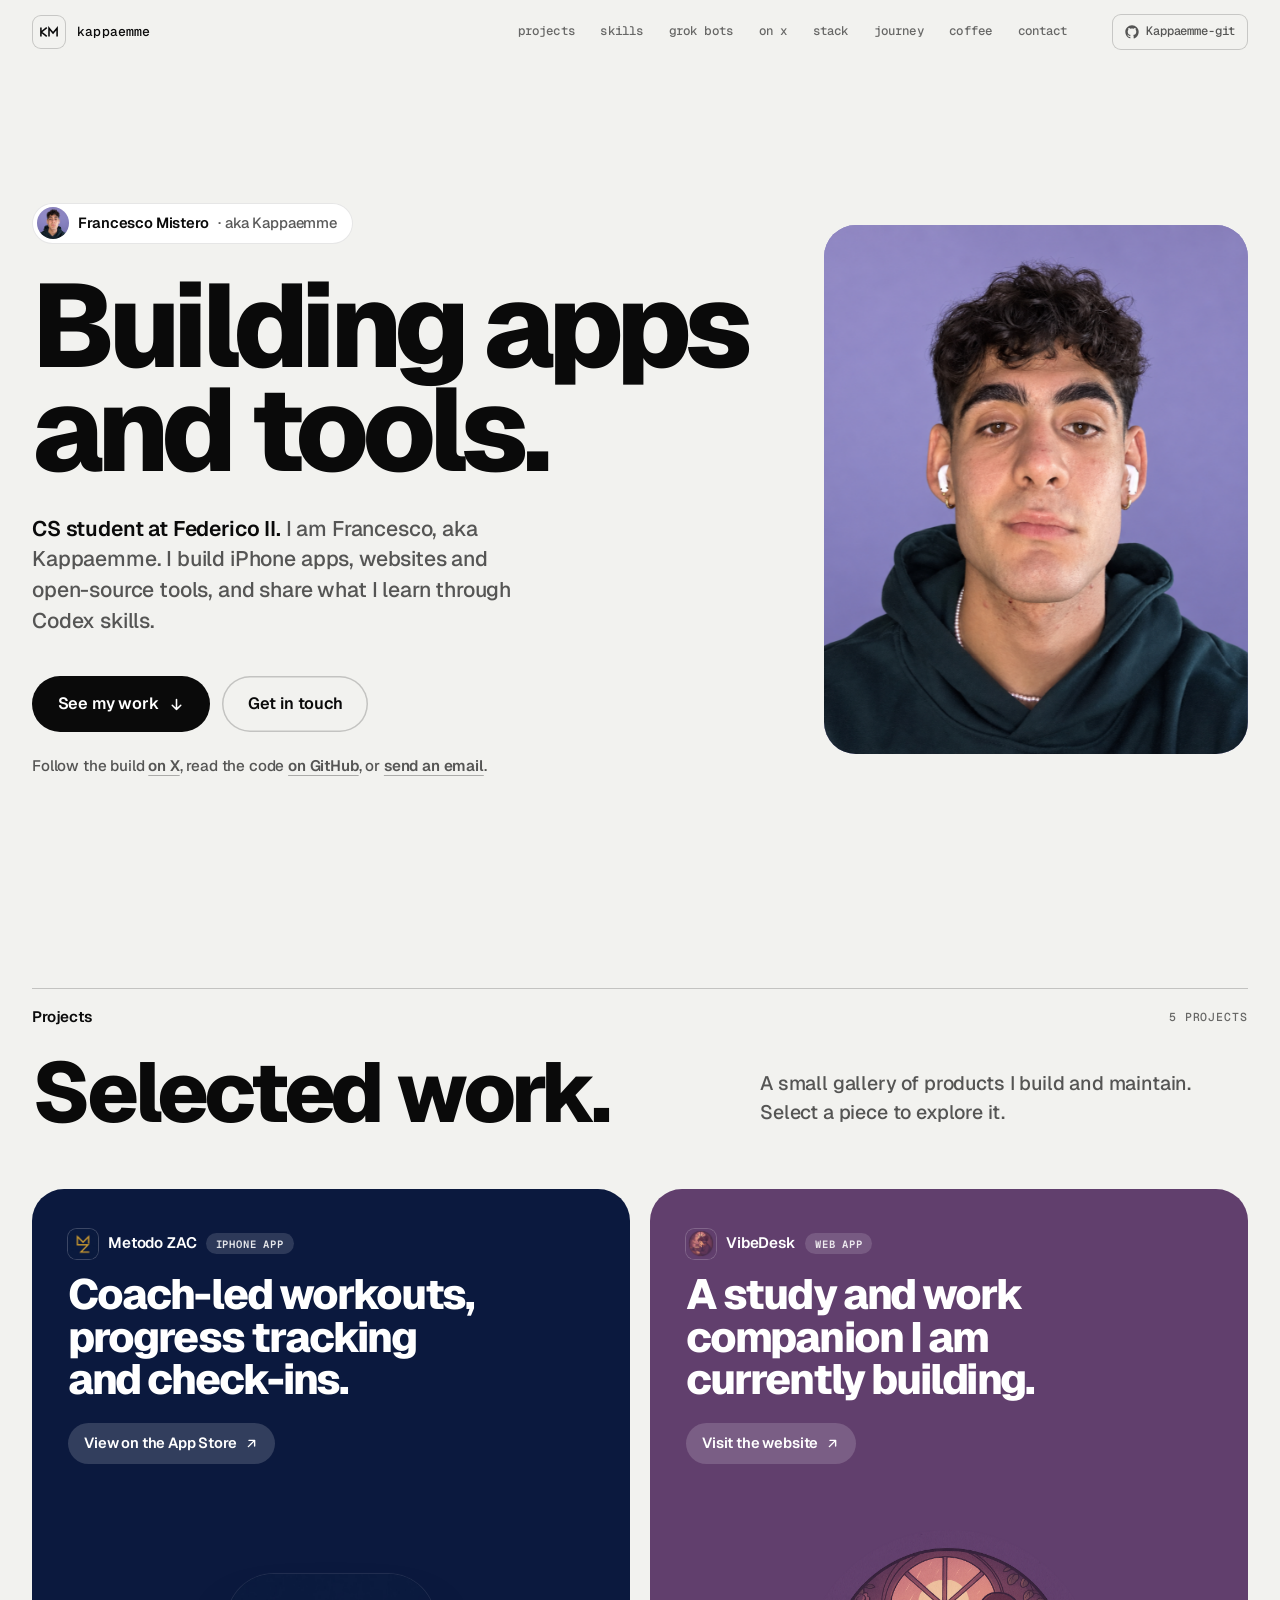
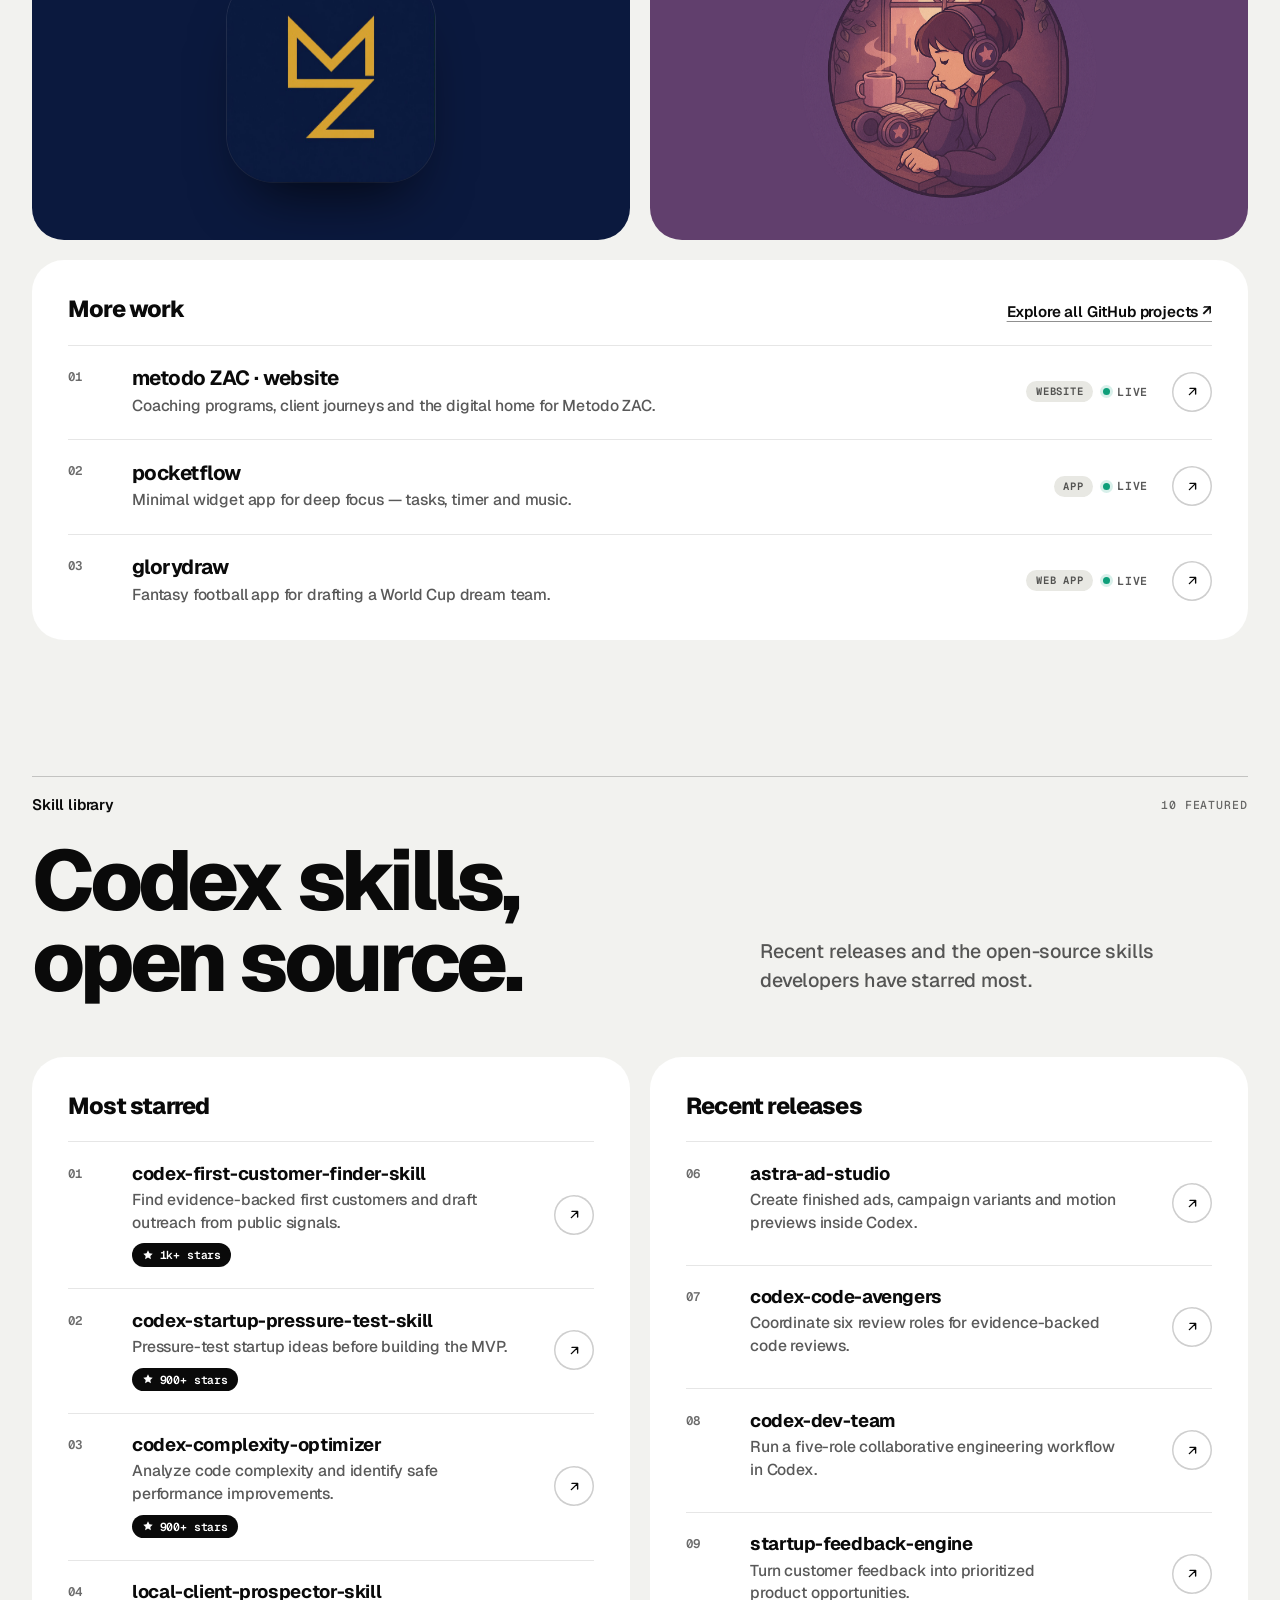
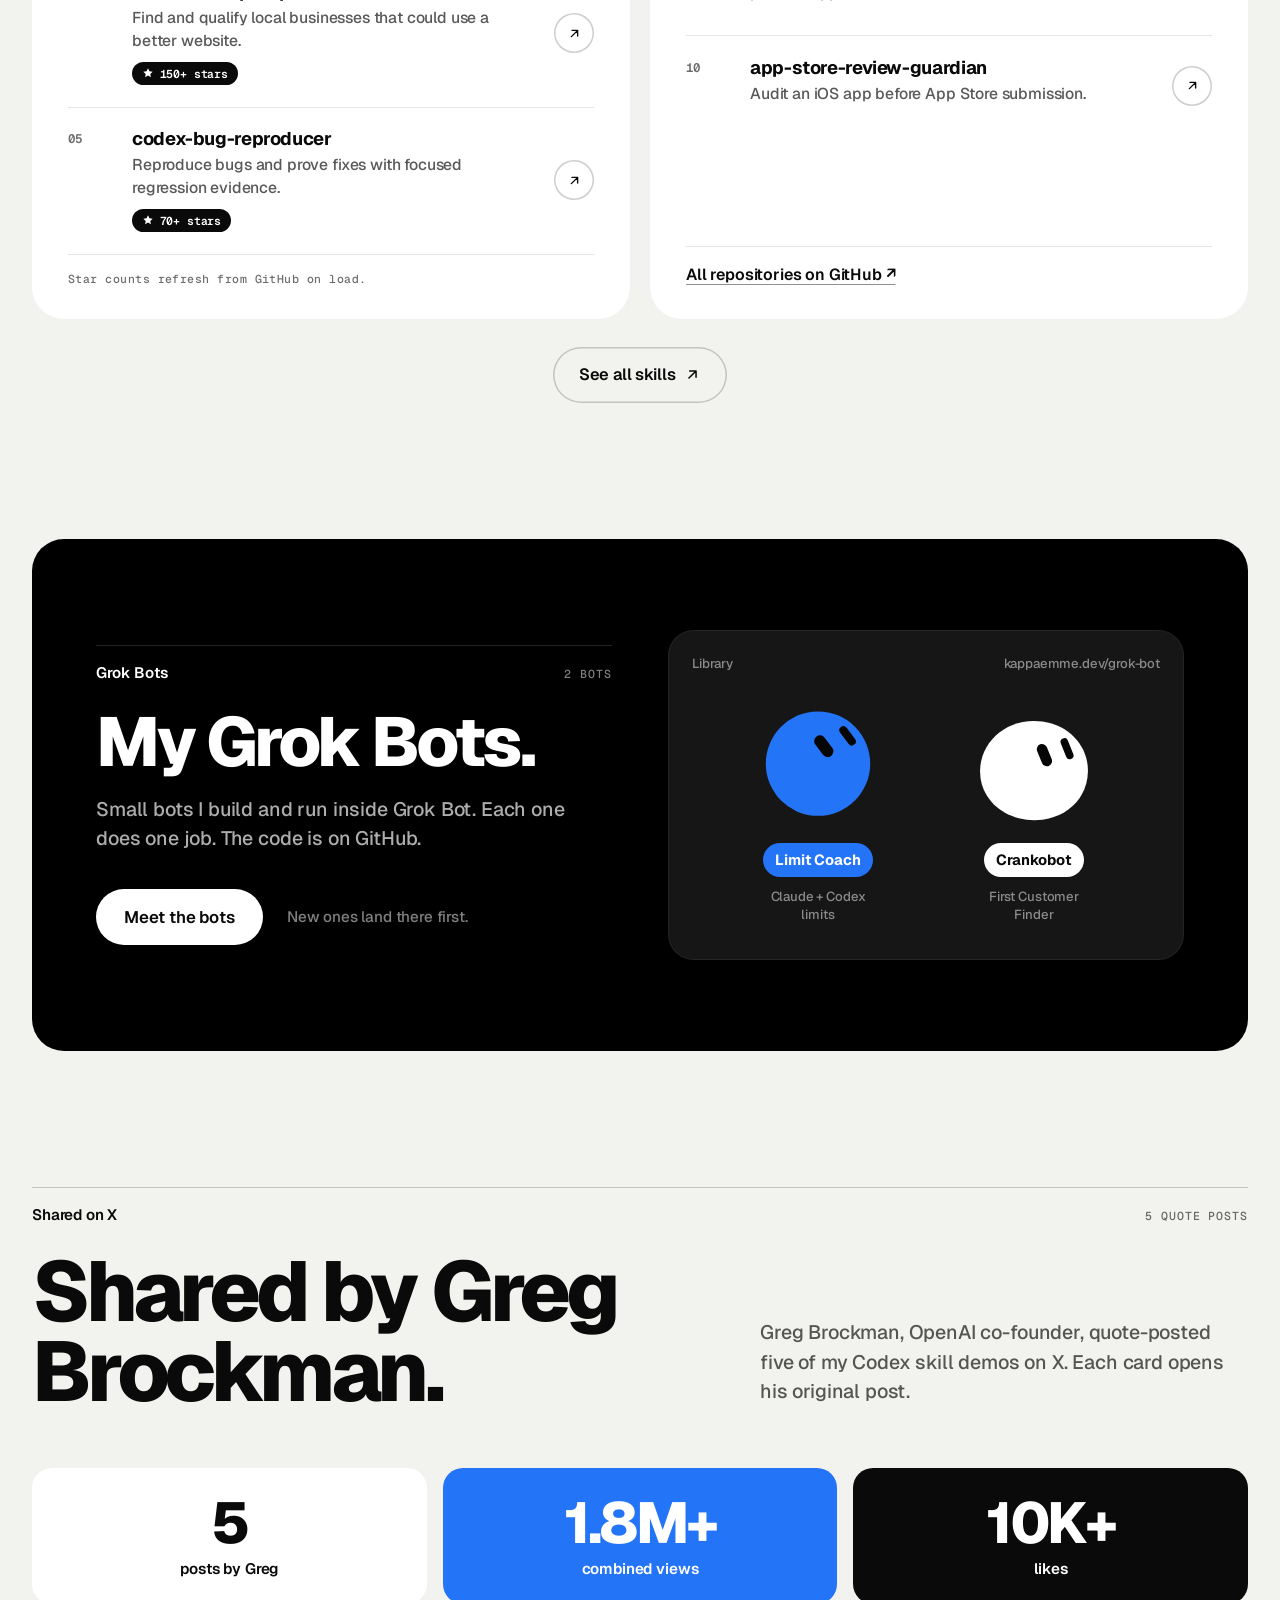
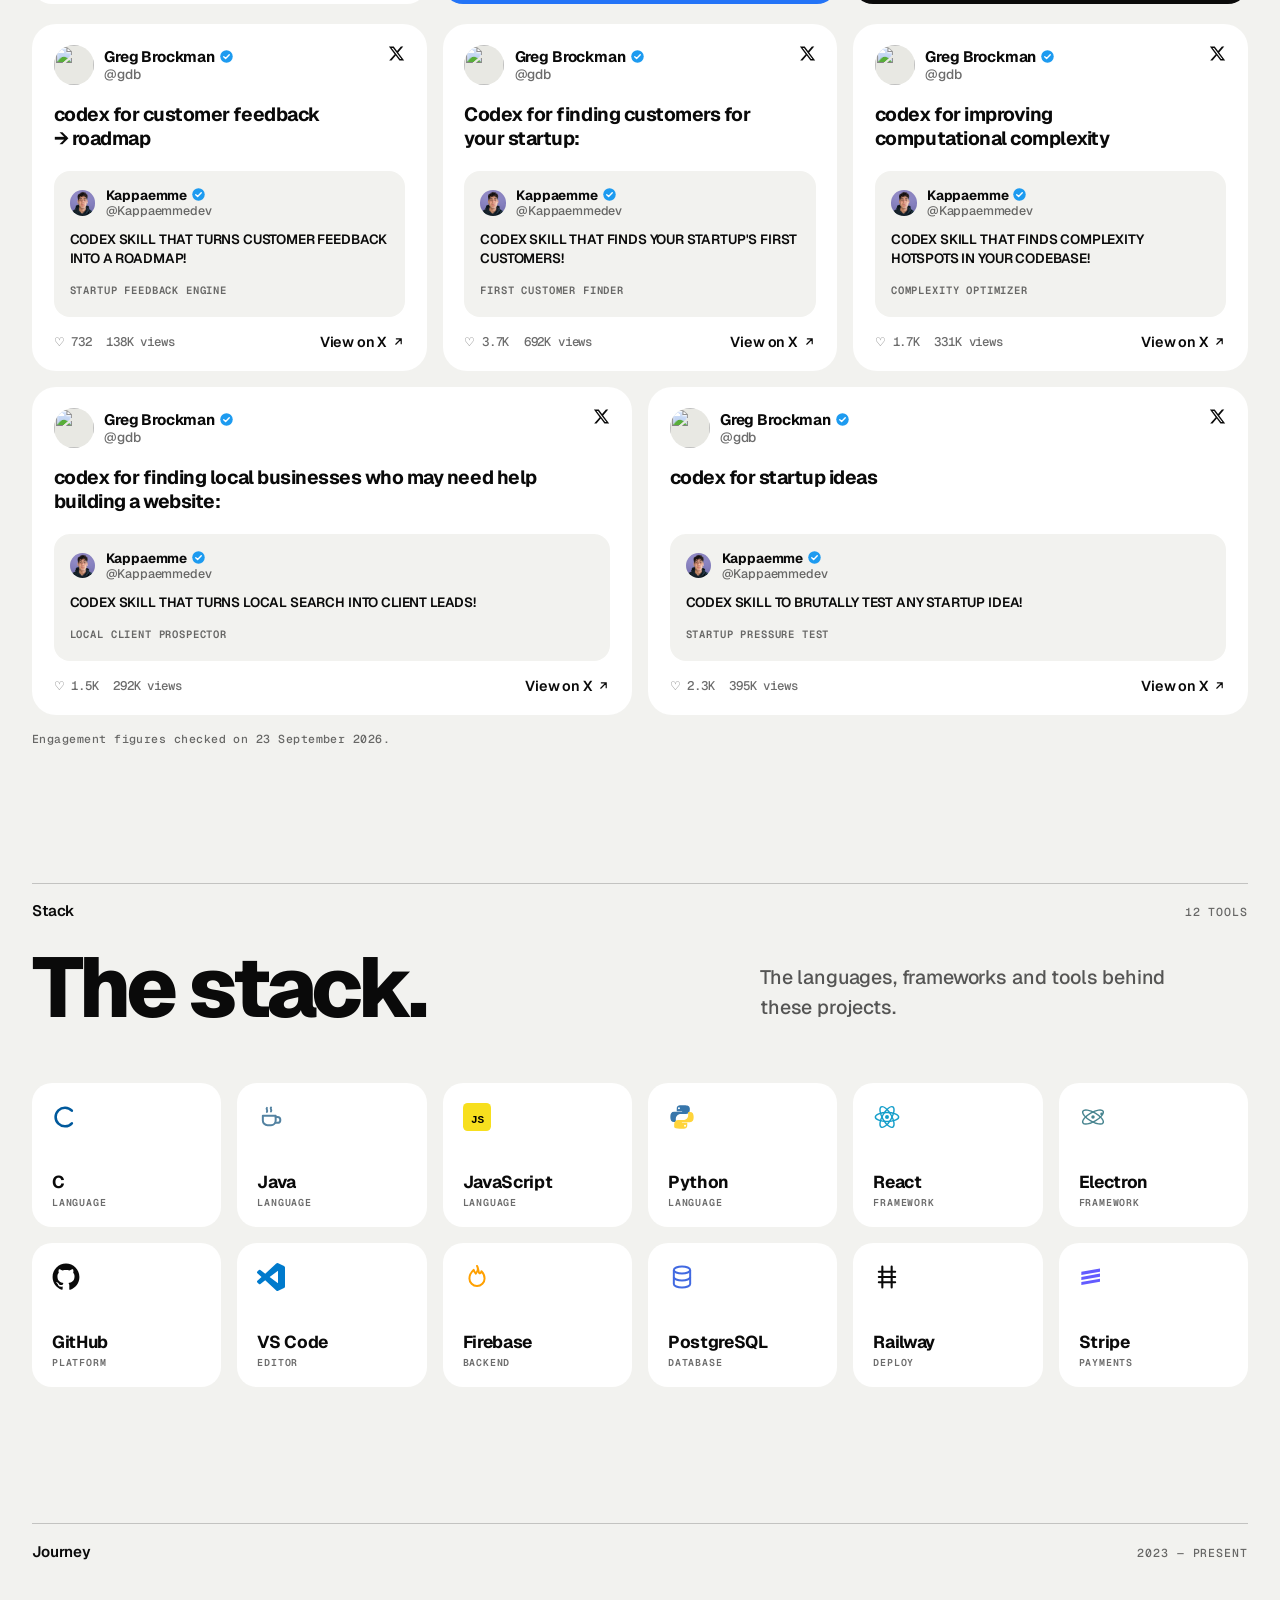
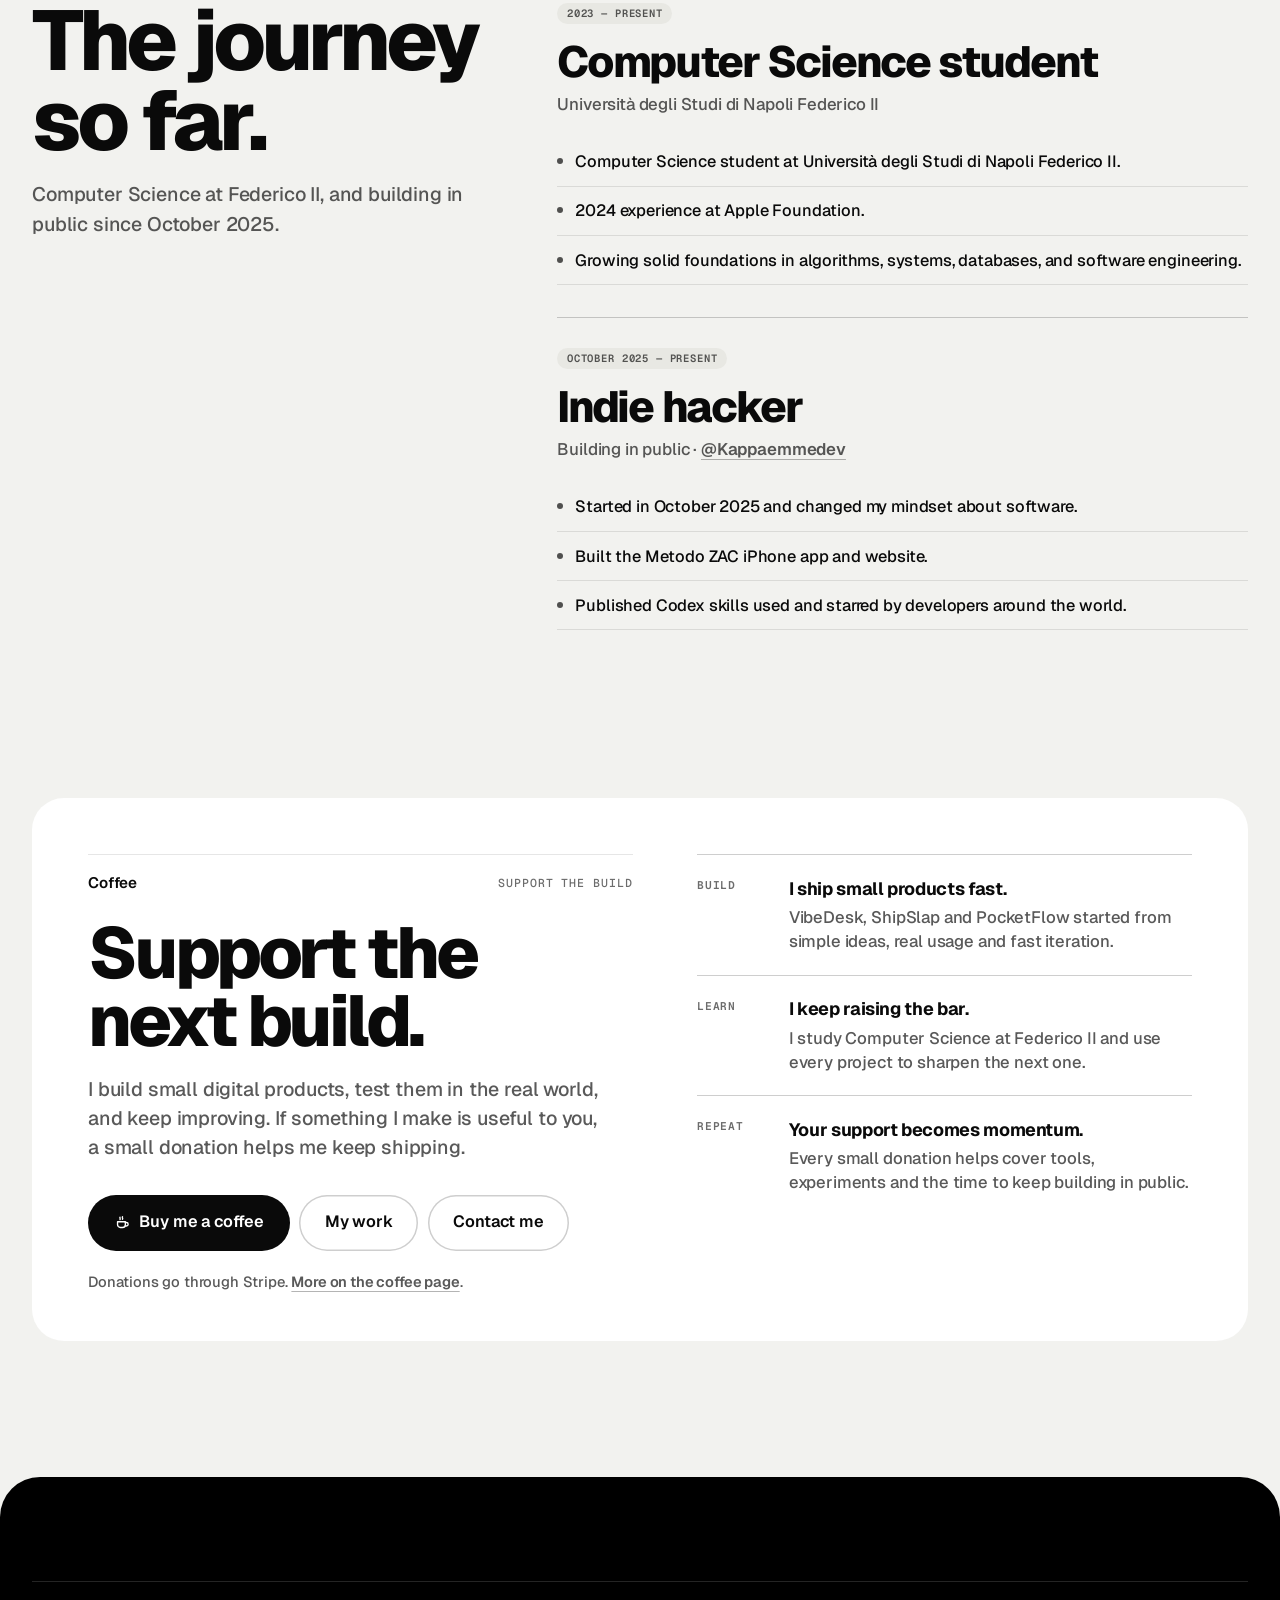
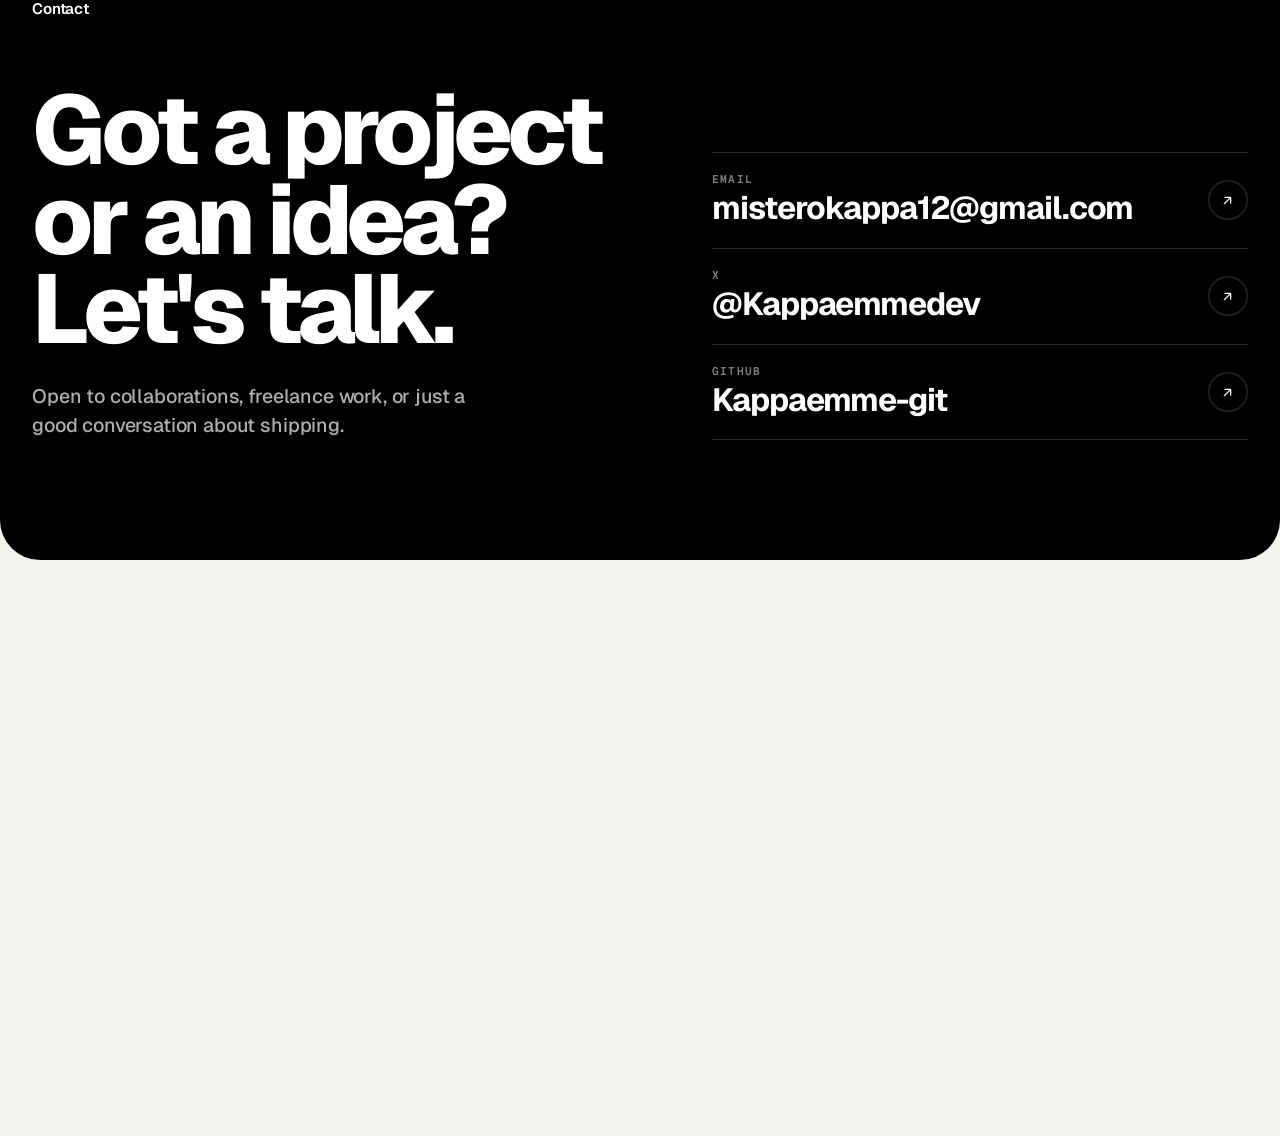
==== commit 6ed7cfee: "Black page transitions and boot intros on all pages; white Open on GitHub button on Skills" ====
--- a/index.html
+++ b/index.html
@@ -30,6 +30,9 @@
 <link rel="preconnect" href="https://fonts.googleapis.com">
 <link rel="preconnect" href="https://fonts.gstatic.com" crossorigin="anonymous">
 <link href="https://fonts.googleapis.com/css2?family=Geist:wght@400;500;600;700;800&amp;family=Geist+Mono:wght@400;500;600&amp;display=swap" rel="stylesheet">
+<script>
+  try { if (sessionStorage.getItem("k-scan")) { sessionStorage.removeItem("k-scan"); if (!matchMedia("(prefers-reduced-motion: reduce)").matches) document.documentElement.setAttribute("data-scan", "in"); } } catch (e) {}
+</script>
 <style>
   /* ════════════════════════════════════════════════════════════════
      SHARED — tokens (identical in coffee.html; see SPEC §2–§4)
@@ -75,6 +78,7 @@
     /* Motion — same tokens as /grok-bot */
     --ease-out:  cubic-bezier(.22, 1, .36, 1);
     --ease-soft: cubic-bezier(.2, .8, .2, 1);
+    --ease-io:   cubic-bezier(.65, 0, .35, 1);
     --pop:       cubic-bezier(.3, 1.7, .5, 1);
 
     /* Layout */
@@ -126,7 +130,7 @@
     position: fixed; inset: 0 0 auto; z-index: 50; height: var(--top-h);
     border-bottom: 1px solid transparent;
     transition: background-color .35s, border-color .35s, opacity .3s;
-    animation: top-in .5s var(--ease-out) .05s backwards;
+    animation: top-in .5s var(--ease-out) calc(var(--enter, 0s) + .05s) backwards;
   }
   .k-top.is-scrolled {
     background: rgba(242,242,239,.82); border-bottom-color: var(--line);
@@ -270,11 +274,11 @@
   @media (min-width: 1024px) { .k-portrait { aspect-ratio: 4 / 5; } }
   .k-portrait img { width: 100%; height: 100%; object-fit: cover; object-position: 50% 32%; }
 
-  /* entrance (same rise as /grok-bot, without the curtain) */
-  .k-rise { animation: rise .7s var(--ease-out) var(--d, 0s) both; }
+  /* entrance follows the arrival scan when there is one */
+  .k-rise { animation: rise .7s var(--ease-out) calc(var(--enter, 0s) + var(--d, 0s)) both; }
   @keyframes rise { 0% { opacity: 0; transform: translateY(14px); } 100% { opacity: 1; transform: none; } }
   .k-portrait.k-rise { animation-duration: .9s; }
-  .k-portrait.k-rise img { animation: settle 1.4s var(--ease-out) var(--d, 0s) both; }
+  .k-portrait.k-rise img { animation: settle 1.4s var(--ease-out) calc(var(--enter, 0s) + var(--d, 0s)) both; }
   @keyframes settle { 0% { transform: scale(1.06); } 100% { transform: none; } }
 
   /* ════════════════════════════════════════════════════════════════
@@ -403,36 +407,13 @@
     66% { transform: translateY(0) scale(1.06, .94); } 82% { transform: scale(.98, 1.02); } 100% { transform: none; }
   }
 
-  /* CTA that wakes up into Crankobot — copied from /grok-bot (.gb-cta) */
+  /* Bots CTA keeps its white pill while the shared scan handles navigation. */
   .gb-cta {
-    position: relative; isolation: isolate; display: inline-flex; align-items: center; justify-content: center;
-    min-height: 3.5rem; padding: 0 1.75rem; border-radius: 999px; border: 0; background: none; cursor: pointer;
+    display: inline-flex; align-items: center; justify-content: center;
+    min-height: 3.5rem; padding: 0 1.75rem; border-radius: 999px; border: 0; background: #fff; cursor: pointer;
     font-size: 1.05rem; font-weight: 600; letter-spacing: -.01em; text-decoration: none; color: var(--ink);
   }
-  .gb-cta::before {
-    content: ""; position: absolute; inset: 0; z-index: -1; margin: auto; width: 100%; border-radius: 999px; background: #fff;
-    transition: transform .4s cubic-bezier(.6, 0, .25, 1) .18s;
-  }
-  .gb-cta:hover::before { background: #e9e9e6; box-shadow: 0 14px 40px -16px rgba(255,255,255,.35); }
-  .gb-cta[data-wake]::before { transform: scaleX(var(--wake-scale, .33)); border-radius: 50%; }
-  .gb-cta__letters { display: inline-flex; white-space: pre; }
-  .gb-cta__l { display: inline-block; transition: transform .36s cubic-bezier(.55, 0, .35, 1) calc(var(--i) * 10ms), opacity .22s ease-in calc(var(--i) * 10ms + .12s); }
-  .gb-cta[data-wake] .gb-cta__l { transform: translate(var(--dx, 0px), var(--dy, 0px)) scale(.15); opacity: 0; }
-  .gb-cta__face { position: absolute; top: 50%; left: 50%; display: flex; gap: 6px; transform: translate(-50%, -58%) scale(0); transition: transform .32s var(--pop) .3s; }
-  .gb-cta[data-wake] .gb-cta__face { transform: translate(-30%, -64%) scale(1); }
-  .gb-cta__eye { display: flex; flex-direction: column; align-items: center; gap: 2px; }
-  .gb-cta__pupil { width: 6px; height: 15px; border-radius: 3px; background: var(--ink); transform: rotate(18deg); }
-  .gb-cta__eye:last-child .gb-cta__pupil { width: 5px; }
-  .gb-cta__brow { width: 11px; height: 3.5px; border-radius: 2px; background: var(--ink); opacity: 0; transform: translateY(-4px); transition: opacity .15s, transform .2s cubic-bezier(.3, 1.6, .5, 1); }
-  .gb-cta[data-grumpy] .gb-cta__eye:first-child .gb-cta__brow { opacity: 1; transform: translateY(1px) rotate(28deg); }
-  .gb-cta[data-grumpy] .gb-cta__eye:last-child .gb-cta__brow { opacity: 1; transform: translateY(1px) rotate(-28deg); }
-  .gb-bubble {
-    position: absolute; z-index: 60; pointer-events: none; white-space: nowrap; padding: .55rem .9rem; border-radius: 1rem;
-    background: #fff; color: var(--ink); border: 2px solid var(--ink); font-size: .98rem; font-weight: 700; line-height: 1.25;
-    box-shadow: 0 12px 28px -14px rgba(0,0,0,.6); transform-origin: var(--tail, 50%) 120%; animation: bubble 1.8s ease-out forwards;
-  }
-  .gb-bubble::after { content: ""; position: absolute; top: 100%; left: var(--tail, 50%); width: 12px; height: 12px; margin: -6px 0 0 -6px; background: #fff; border: 2px solid var(--ink); border-width: 0 2px 2px 0; transform: rotate(45deg); }
-  @keyframes bubble { 0% { opacity: 0; transform: scale(.4) rotate(-6deg); } 12% { opacity: 1; transform: scale(1.08) rotate(2deg); } 20% { transform: scale(1) rotate(0); } 82% { opacity: 1; transform: translateY(-3px); } 100% { opacity: 0; transform: translateY(-10px); } }
+  .gb-cta:hover { background: #e9e9e6; box-shadow: 0 14px 40px -16px rgba(255,255,255,.35); }
 
   /* ════════════════════════════════════════════════════════════════
      04 Shared on X
@@ -619,6 +600,30 @@
   .footer-mark img { width: 100%; height: 100%; filter: invert(1); }
   .footer-meta__right { display: flex; align-items: center; gap: 1.25rem; }
 
+  /* Black terminal scan, matching the shared subpage transition. */
+  .k-scan { position: fixed; inset: 0; z-index: 3600; pointer-events: none; visibility: hidden; overflow: hidden; color: #F2F2EF; }
+  .k-scan__fill { position: absolute; inset: 0; background: #0A0A0A; transform-origin: 50% 0; transform: scaleY(0); }
+  .k-scan__line { position: absolute; left: 0; right: 0; top: 0; height: 2px; background: #2474F7; box-shadow: 0 0 16px 2px var(--lc-glow), 0 0 2px #2474F7; transform: translateY(-6px); }
+  .k-scan__prompt { position: absolute; z-index: 1; top: 50%; left: 50%; display: flex; align-items: center; gap: .45em; max-width: calc(100vw - 2rem); font: 500 clamp(.95rem, 3vw, 1.3rem)/1.2 var(--font-mono); white-space: nowrap; transform: translate(-50%, -50%); opacity: 0; }
+  .k-scan__sig { color: #2474F7; }
+  .k-scan__cmd { display: inline-block; clip-path: inset(0 100% 0 0); }
+  .k-scan__cursor { width: .5em; height: 1em; background: #2474F7; opacity: 0; }
+  .k-scan.is-out { visibility: visible; pointer-events: auto; }
+  .k-scan.is-out .k-scan__fill { transition: transform .38s var(--ease-io); transform: scaleY(1); }
+  .k-scan.is-out .k-scan__line { transition: transform .38s var(--ease-io); transform: translateY(100vh); }
+  .k-scan.is-out .k-scan__prompt { animation: scan-prompt-in .08s linear .27s both; }
+  .k-scan.is-out .k-scan__cmd { animation: scan-type .25s steps(var(--chars, 12), end) .3s both; }
+  .k-scan.is-out .k-scan__cursor { animation: scan-cursor .45s steps(1) .3s infinite; }
+  @keyframes scan-prompt-in { to { opacity: 1; } }
+  @keyframes scan-type { to { clip-path: inset(0 0 0 0); } }
+  @keyframes scan-cursor { 0%, 49% { opacity: 1; } 50%, 100% { opacity: 0; } }
+  html[data-scan="in"] .k-scan { visibility: visible; pointer-events: auto; }
+  html[data-scan="in"] .k-scan__fill { transform: none; animation: scan-fill-in .48s var(--ease-io) forwards; }
+  html[data-scan="in"] .k-scan__line { transform: translateY(0); animation: scan-line-in .48s var(--ease-io) forwards; }
+  @keyframes scan-fill-in { to { transform: translateY(100%); } }
+  @keyframes scan-line-in { 85% { opacity: 1; } to { transform: translateY(100vh); opacity: 0; } }
+  html[data-scan="in"] { --enter: .38s; }
+
   /* ════════════════════════════════════════════════════════════════
      Reduced motion — everything reads, nothing moves
      ════════════════════════════════════════════════════════════════ */
@@ -628,12 +633,11 @@
     .k-rise, .k-top, .k-portrait.k-rise img { animation: none !important; }
     .reveal--armed, .reveal--armed .reveal__art { opacity: 1; transform: none; }
     .k-tile:hover .k-tile__art, .k-stat:hover, .k-tech:hover, .k-post:hover, .k-crew__item:hover .k-label { transform: none; }
-    .gb-bubble { animation-name: bubble-still; }
+    html[data-scan] .k-scan { display: none; }
     body { padding-bottom: 0; }
     .site-footer { position: static; height: auto; }
     .site-footer__top { padding-top: 5rem; }
   }
-  @keyframes bubble-still { 0%, 85% { opacity: 1; } 100% { opacity: 0; } }
 </style>
 </head>
 <body>
@@ -651,15 +655,16 @@
 </svg>
 
 <a class="k-skip" href="#main">Skip to content</a>
+<div class="k-scan" aria-hidden="true"><div class="k-scan__fill"></div><div class="k-scan__line"></div><div class="k-scan__prompt"><span class="k-scan__sig">$</span><span class="k-scan__cmd"></span><span class="k-scan__cursor"></span></div></div>
 
 <!-- ═══════════ Top bar ═══════════ -->
 <header class="k-top">
   <div class="wrap k-top__in">
-    <a class="k-brand" href="./" aria-label="Kappaemme home"><span class="k-brand__mark"><img src="images/kappaemme-mark.svg" alt="" width="20" height="12"></span><span class="k-brand__name">kappaemme</span></a>
+    <a class="k-brand" href="./" data-scan data-scan-reload aria-label="Kappaemme home"><span class="k-brand__mark"><img src="images/kappaemme-mark.svg" alt="" width="20" height="12"></span><span class="k-brand__name">kappaemme</span></a>
     <nav class="k-links" aria-label="Sections">
       <a data-spy="products" href="#products">projects</a>
       <a data-spy="skills" href="#skills">skills</a>
-      <a data-spy="grok-bots" href="grok-bot/">grok bots</a>
+      <a data-spy="grok-bots" href="grok-bot/" data-scan>grok bots</a>
       <a data-spy="shared" href="#shared">on x</a>
       <a data-spy="stack" href="#stack">stack</a>
       <a data-spy="journey" href="#journey">journey</a>
@@ -677,7 +682,7 @@
     <ol class="k-sheet__list">
       <li style="--i:0"><a class="k-sheet__l" data-spy="products" href="#products">projects</a></li>
       <li style="--i:1"><a class="k-sheet__l" data-spy="skills" href="#skills">skills</a></li>
-      <li style="--i:2"><a class="k-sheet__l" data-spy="grok-bots" href="grok-bot/">grok bots</a></li>
+      <li style="--i:2"><a class="k-sheet__l" data-spy="grok-bots" href="grok-bot/" data-scan>grok bots</a></li>
       <li style="--i:3"><a class="k-sheet__l" data-spy="shared" href="#shared">on x</a></li>
       <li style="--i:4"><a class="k-sheet__l" data-spy="stack" href="#stack">stack</a></li>
       <li style="--i:5"><a class="k-sheet__l" data-spy="journey" href="#journey">journey</a></li>
@@ -852,7 +857,7 @@
           <p class="k-skills__foot"><a class="u-link" href="https://github.com/Kappaemme-git?tab=repositories" target="_blank" rel="noopener">All repositories on GitHub ↗</a></p>
         </div>
       </div>
-      <div class="k-skills__more reveal"><a class="k-btn k-btn--ghost" href="skills/"><span class="k-btn__label">See all skills</span><span class="k-key"><svg aria-hidden="true"><use href="#i-ne"/></svg></span></a></div>
+      <div class="k-skills__more reveal"><a class="k-btn k-btn--ghost" href="skills/" data-scan><span class="k-btn__label">See all skills</span><span class="k-key"><svg aria-hidden="true"><use href="#i-ne"/></svg></span></a></div>
     </div>
   </section>
 
@@ -865,19 +870,19 @@
           <h2 class="k-h2" id="k-grok-title">My Grok Bots.</h2>
           <p class="k-lede">Small bots I build and run inside Grok Bot. Each one does one job. The code is on GitHub.</p>
           <div class="k-grok__cta">
-            <a class="gb-cta" href="grok-bot/" data-wakeable>Meet the bots</a>
+            <a class="gb-cta" href="grok-bot/" data-scan>Meet the bots</a>
             <p class="k-grok__fine">New ones land there first.</p>
           </div>
         </div>
         <div class="k-gpanel reveal__art">
           <p class="k-gpanel__head"><span>Library</span><span>kappaemme.dev/grok-bot</span></p>
           <ul class="k-crew" aria-label="Bots in the library">
-            <li><a class="k-crew__item" href="grok-bot/#bot-limit-coach">
+            <li><a class="k-crew__item" href="grok-bot/#bot-limit-coach" data-scan>
               <span class="k-crew__bot"><img src="grok-bot/assets/limit-coach-animated.svg" alt="" width="100" height="112"></span>
               <span class="k-label k-label--blue">Limit Coach</span>
               <small>Claude + Codex limits</small>
             </a></li>
-            <li><a class="k-crew__item" href="grok-bot/#bot-crankobot">
+            <li><a class="k-crew__item" href="grok-bot/#bot-crankobot" data-scan>
               <span class="k-crew__bot"><img src="grok-bot/assets/crankobot-animated.svg" alt="" width="100" height="112"></span>
               <span class="k-label k-label--white">Crankobot</span>
               <small>First Customer Finder</small>
@@ -1012,7 +1017,7 @@
             <a class="k-btn k-btn--ghost" href="#products">My work</a>
             <a class="k-btn k-btn--ghost" href="mailto:misterokappa12@gmail.com">Contact me</a>
           </div>
-          <p class="k-coffee__fine">Donations go through Stripe. <a class="u-link" href="coffee/">More on the coffee page</a>.</p>
+          <p class="k-coffee__fine">Donations go through Stripe. <a class="u-link" href="coffee/" data-scan>More on the coffee page</a>.</p>
         </div>
         <ol class="k-steps" data-grow>
           <li class="k-grow" style="--i:0"><span>Build</span><span><b>I ship small products fast.</b>VibeDesk, ShipSlap and PocketFlow started from simple ideas, real usage and fast iteration.</span></li>
@@ -1048,7 +1053,7 @@
 <footer class="site-footer" aria-label="Site footer">
   <div class="site-footer__inner">
     <div class="site-footer__top">
-      <h2><a class="k-mark" href="./" aria-label="kappaemme.dev, back to the top"><span data-type>kappaemme.dev</span><span class="k-mark__caret" aria-hidden="true"></span></a></h2>
+      <h2><a class="k-mark" href="./" data-scan data-scan-reload aria-label="kappaemme.dev, back to the top"><span data-type>kappaemme.dev</span><span class="k-mark__caret" aria-hidden="true"></span></a></h2>
     </div>
     <div class="footer-rule" aria-hidden="true"></div>
     <div class="site-footer__bottom">
@@ -1056,14 +1061,14 @@
       <nav class="footer-nav" aria-label="Footer">
         <ul class="footer-rise" style="--i:1">
           <li><a class="footer-link" href="#products">Projects</a></li>
-          <li><a class="footer-link" href="skills/">Skills</a></li>
-          <li><a class="footer-link" href="grok-bot/">Grok Bots</a></li>
+          <li><a class="footer-link" href="skills/" data-scan>Skills</a></li>
+          <li><a class="footer-link" href="grok-bot/" data-scan>Grok Bots</a></li>
           <li><a class="footer-link" href="#shared">On X</a></li>
         </ul>
         <ul class="footer-rise" style="--i:2">
           <li><a class="footer-link" href="#stack">Stack</a></li>
           <li><a class="footer-link" href="#journey">Journey</a></li>
-          <li><a class="footer-link" href="coffee/">Coffee</a></li>
+          <li><a class="footer-link" href="coffee/" data-scan>Coffee</a></li>
           <li><a class="footer-link" href="#contact">Contact</a></li>
         </ul>
         <ul class="footer-rise" style="--i:3">
@@ -1088,6 +1093,47 @@
   var $$ = function (s, r) { return Array.prototype.slice.call((r || document).querySelectorAll(s)); };
   var esc = function (s) { return String(s).replace(/[&<>"]/g, function (c) { return { "&": "&amp;", "<": "&lt;", ">": "&gt;", '"': "&quot;" }[c]; }); };
   var hasIO = "IntersectionObserver" in window;
+
+  /* ───────────── Black scan transition, matching assets/site.js ───────────── */
+  var scan = $(".k-scan"), leaving = false, leaveTimer, arrivalTimer;
+  function path(url) { return url.pathname.replace(/\/index\.html$/, "/").replace(/\/$/, ""); }
+  function clearScan() {
+    if (!scan) return;
+    clearTimeout(arrivalTimer);
+    scan.classList.remove("is-out"); scan.style.display = "none";
+    document.documentElement.removeAttribute("data-scan");
+  }
+  if (scan && document.documentElement.getAttribute("data-scan") === "in") {
+    $(".k-scan__fill", scan).addEventListener("animationend", clearScan, { once: true });
+    arrivalTimer = setTimeout(clearScan, 650);
+  }
+  document.addEventListener("click", function (e) {
+    var a = e.target.closest && e.target.closest("a[data-scan]");
+    if (!a || reduce || !scan || e.defaultPrevented || e.button !== 0 || e.metaKey || e.ctrlKey || e.shiftKey || e.altKey || a.hasAttribute("download") || (a.target && a.target !== "_self")) return;
+    var url = new URL(a.href, location.href);
+    if (!/^(https?:|file:)$/.test(url.protocol) || url.protocol !== location.protocol || url.origin !== location.origin || (path(url) === path(location) && (url.hash || !a.hasAttribute("data-scan-reload")))) return;
+    e.preventDefault();
+    if (leaving) return;
+    leaving = true;
+    var page = path(url).split("/").pop();
+    var command = "cd ~" + (page === "grok-bot" ? "/grok-bots" : page === "skills" || page === "coffee" ? "/" + page : "");
+    var cmd = $(".k-scan__cmd", scan);
+    cmd.textContent = command;
+    cmd.style.setProperty("--chars", command.length);
+    clearTimeout(arrivalTimer);
+    scan.style.display = "";
+    document.documentElement.removeAttribute("data-scan");
+    scan.offsetHeight; /* commit the hidden start frame before the wipe */
+    scan.classList.add("is-out");
+    leaveTimer = setTimeout(function () {
+      try { sessionStorage.setItem("k-scan", "1"); } catch (err) {}
+      location.assign(url.href);
+    }, 620);
+  });
+  window.addEventListener("pageshow", function (e) {
+    if (!e.persisted) return;
+    clearTimeout(leaveTimer); leaving = false; clearScan();
+  });
 
   /* ───────────── Stagger siblings by 80ms ───────────── */
   $$("[data-stagger]").forEach(function (group) {
@@ -1217,48 +1263,6 @@
     document.addEventListener("visibilitychange", function () { running = !document.hidden; if (running) requestAnimationFrame(tick); });
     requestAnimationFrame(tick);
   }
-
-  /* ───────────── "Meet the bots" wakes up into Crankobot (as /grok-bot) ───────────── */
-  var LINES = ["Hey, I was reading replies.", "Shh. Scanning for demand.", "Fine. I'm up.", "You woke me mid-search."];
-  var WAKE_MS = 700, BUBBLE_MS = 1800, said = 0;
-  $$("[data-wakeable]").forEach(function (cta) {
-    var label = cta.textContent;
-    cta.setAttribute("aria-label", label);
-    cta.innerHTML = '<span class="gb-cta__letters" aria-hidden="true">' + label.split("").map(function (ch, i) {
-      return '<span class="gb-cta__l" style="--i:' + i + '">' + (ch === " " ? "&nbsp;" : esc(ch)) + "</span>";
-    }).join("") + '</span><span class="gb-cta__face" aria-hidden="true"><span class="gb-cta__eye"><span class="gb-cta__brow"></span><span class="gb-cta__pupil"></span></span><span class="gb-cta__eye"><span class="gb-cta__brow"></span><span class="gb-cta__pupil"></span></span></span>';
-    cta.addEventListener("click", function (e) {
-      if (reduce || e.metaKey || e.ctrlKey || e.shiftKey || e.button !== 0) return;
-      e.preventDefault();
-      if (cta.hasAttribute("data-wake")) return;
-      var r = cta.getBoundingClientRect(), cx = r.left + r.width / 2, cy = r.top + r.height / 2;
-      $$(".gb-cta__l", cta).forEach(function (l) {
-        var lr = l.getBoundingClientRect();
-        l.style.setProperty("--dx", (cx - (lr.left + lr.width / 2)).toFixed(1) + "px");
-        l.style.setProperty("--dy", (cy - (lr.top + lr.height / 2)).toFixed(1) + "px");
-      });
-      cta.style.setProperty("--wake-scale", (r.height / r.width).toFixed(4));
-      cta.setAttribute("data-wake", "");
-      setTimeout(function () {
-        cta.setAttribute("data-grumpy", "");
-        var rr = cta.getBoundingClientRect(), b = document.createElement("div");
-        b.className = "gb-bubble"; b.setAttribute("aria-hidden", "true");
-        b.textContent = LINES[said++ % LINES.length];
-        document.body.appendChild(b);
-        var w = b.offsetWidth, mid = rr.left + rr.width / 2, left = Math.min(Math.max(mid - w / 2, 12), window.innerWidth - w - 12);
-        b.style.left = left + window.scrollX + "px";
-        b.style.top = rr.top + window.scrollY - b.offsetHeight - 16 + "px";
-        b.style.setProperty("--tail", Math.min(Math.max(mid - left, 16), w - 16) + "px");
-      }, WAKE_MS);
-      // then go to the Grok Bot page while the bubble is still up
-      setTimeout(function () { window.location.href = cta.getAttribute("href"); }, WAKE_MS + 650);
-    });
-  });
-  // bfcache: coming back restores the pill
-  window.addEventListener("pageshow", function () {
-    $$("[data-wakeable]").forEach(function (cta) { cta.removeAttribute("data-wake"); cta.removeAttribute("data-grumpy"); });
-    $$(".gb-bubble").forEach(function (b) { b.remove(); });
-  });
 
   /* ───────────── Footer reveal (as /grok-bot) ───────────── */
   var footer = $(".site-footer"), content = $(".site-content");
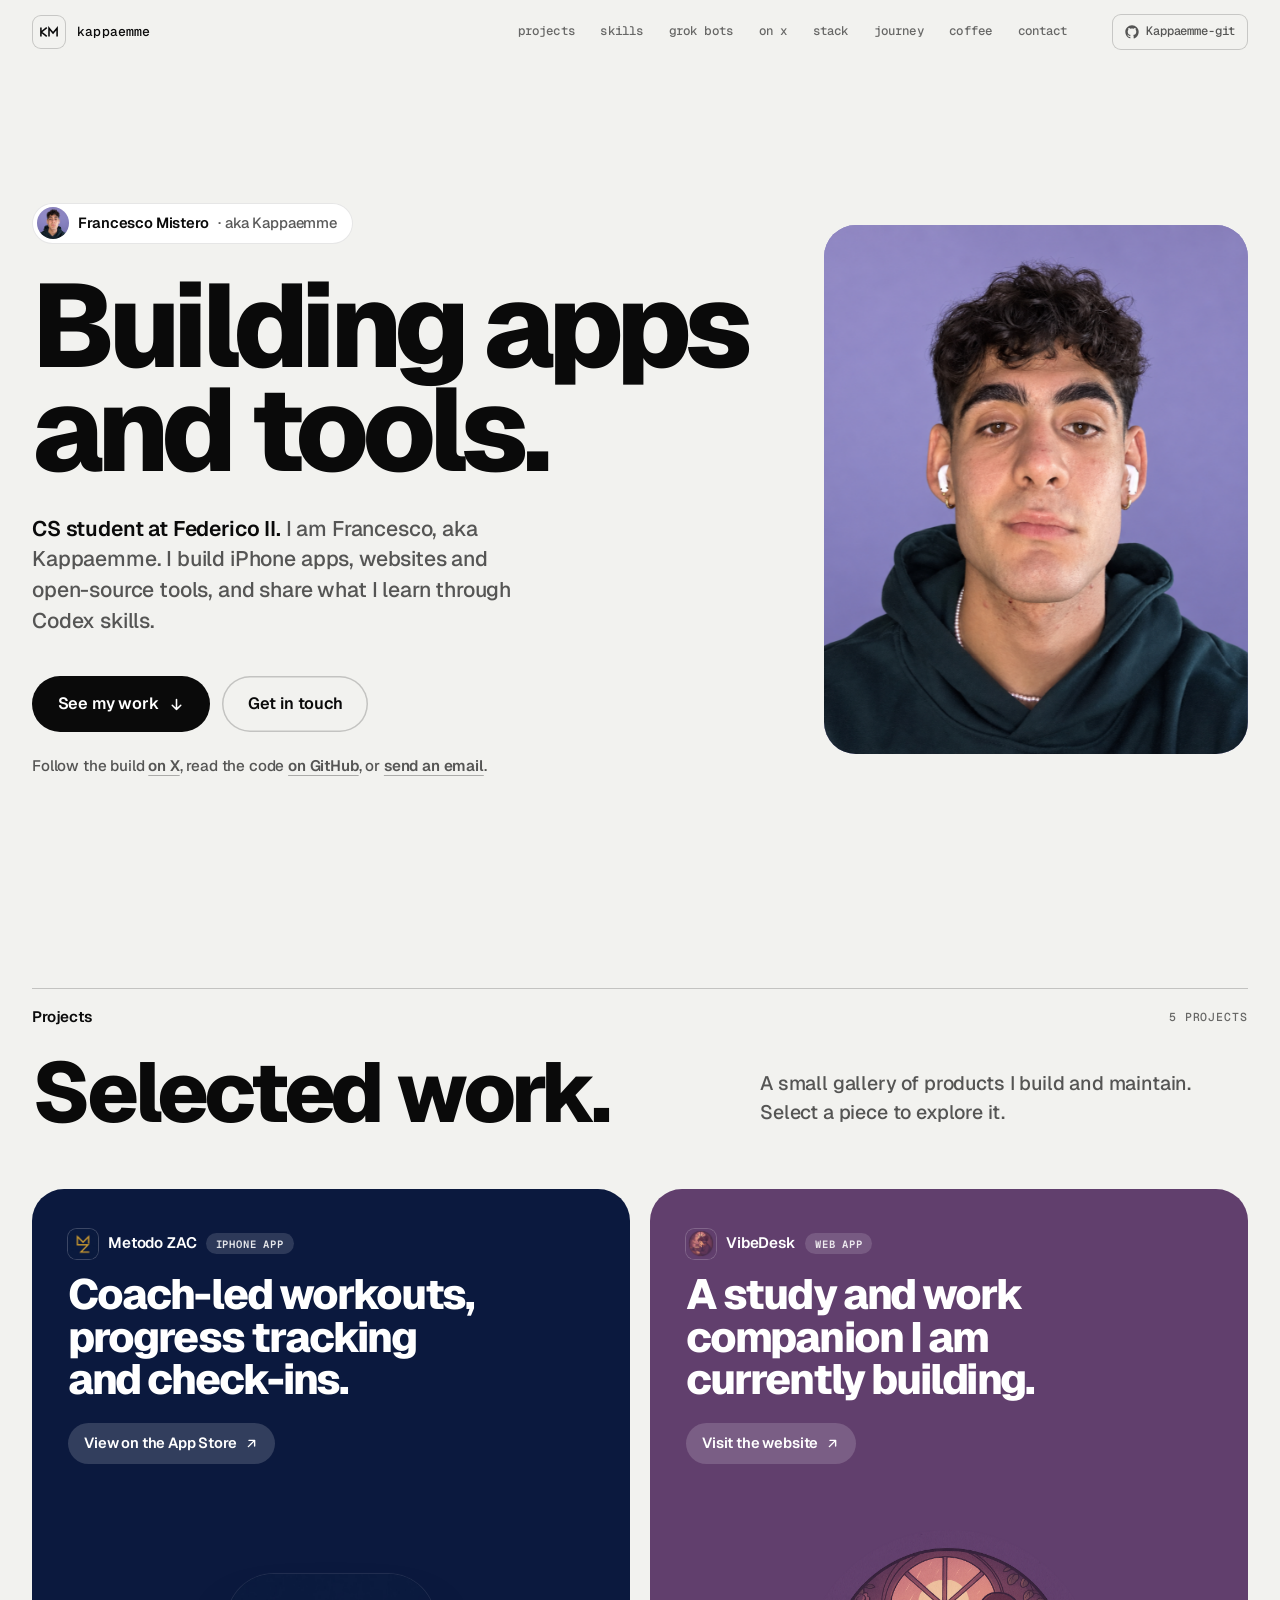
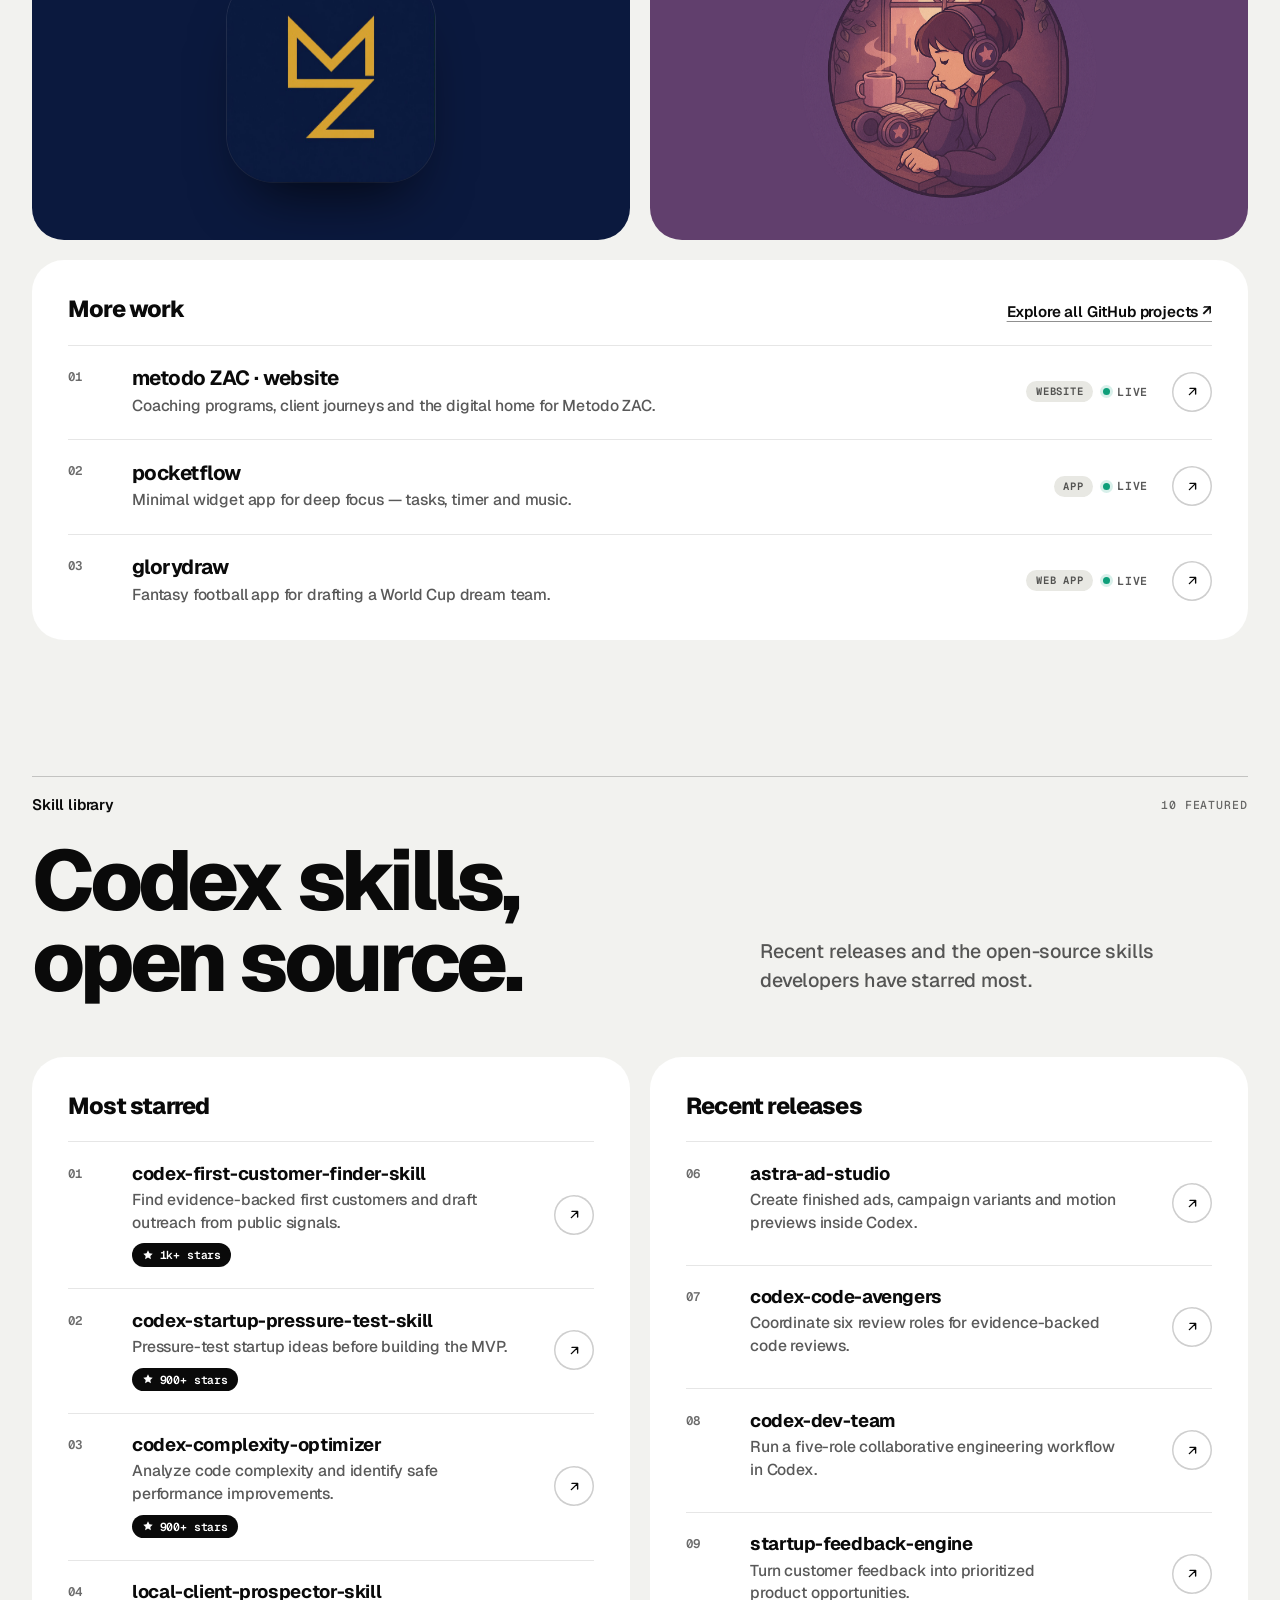
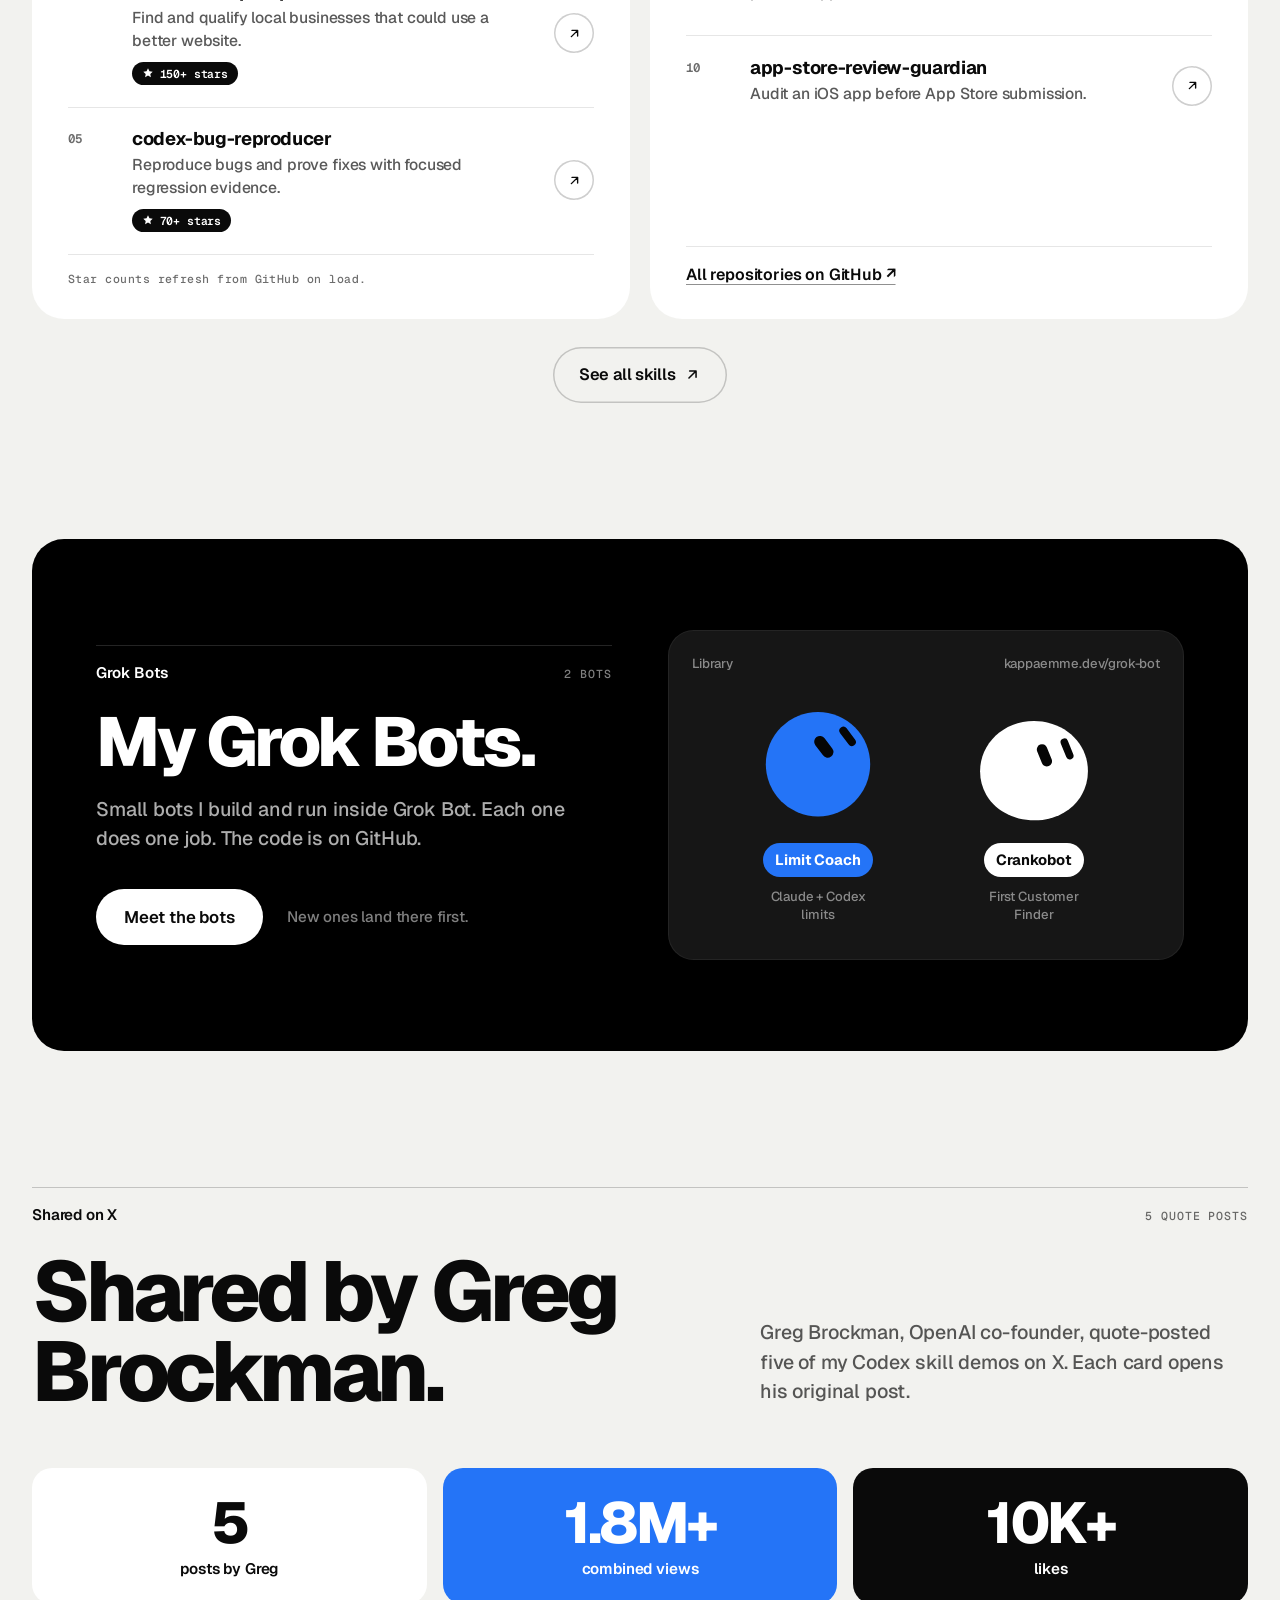
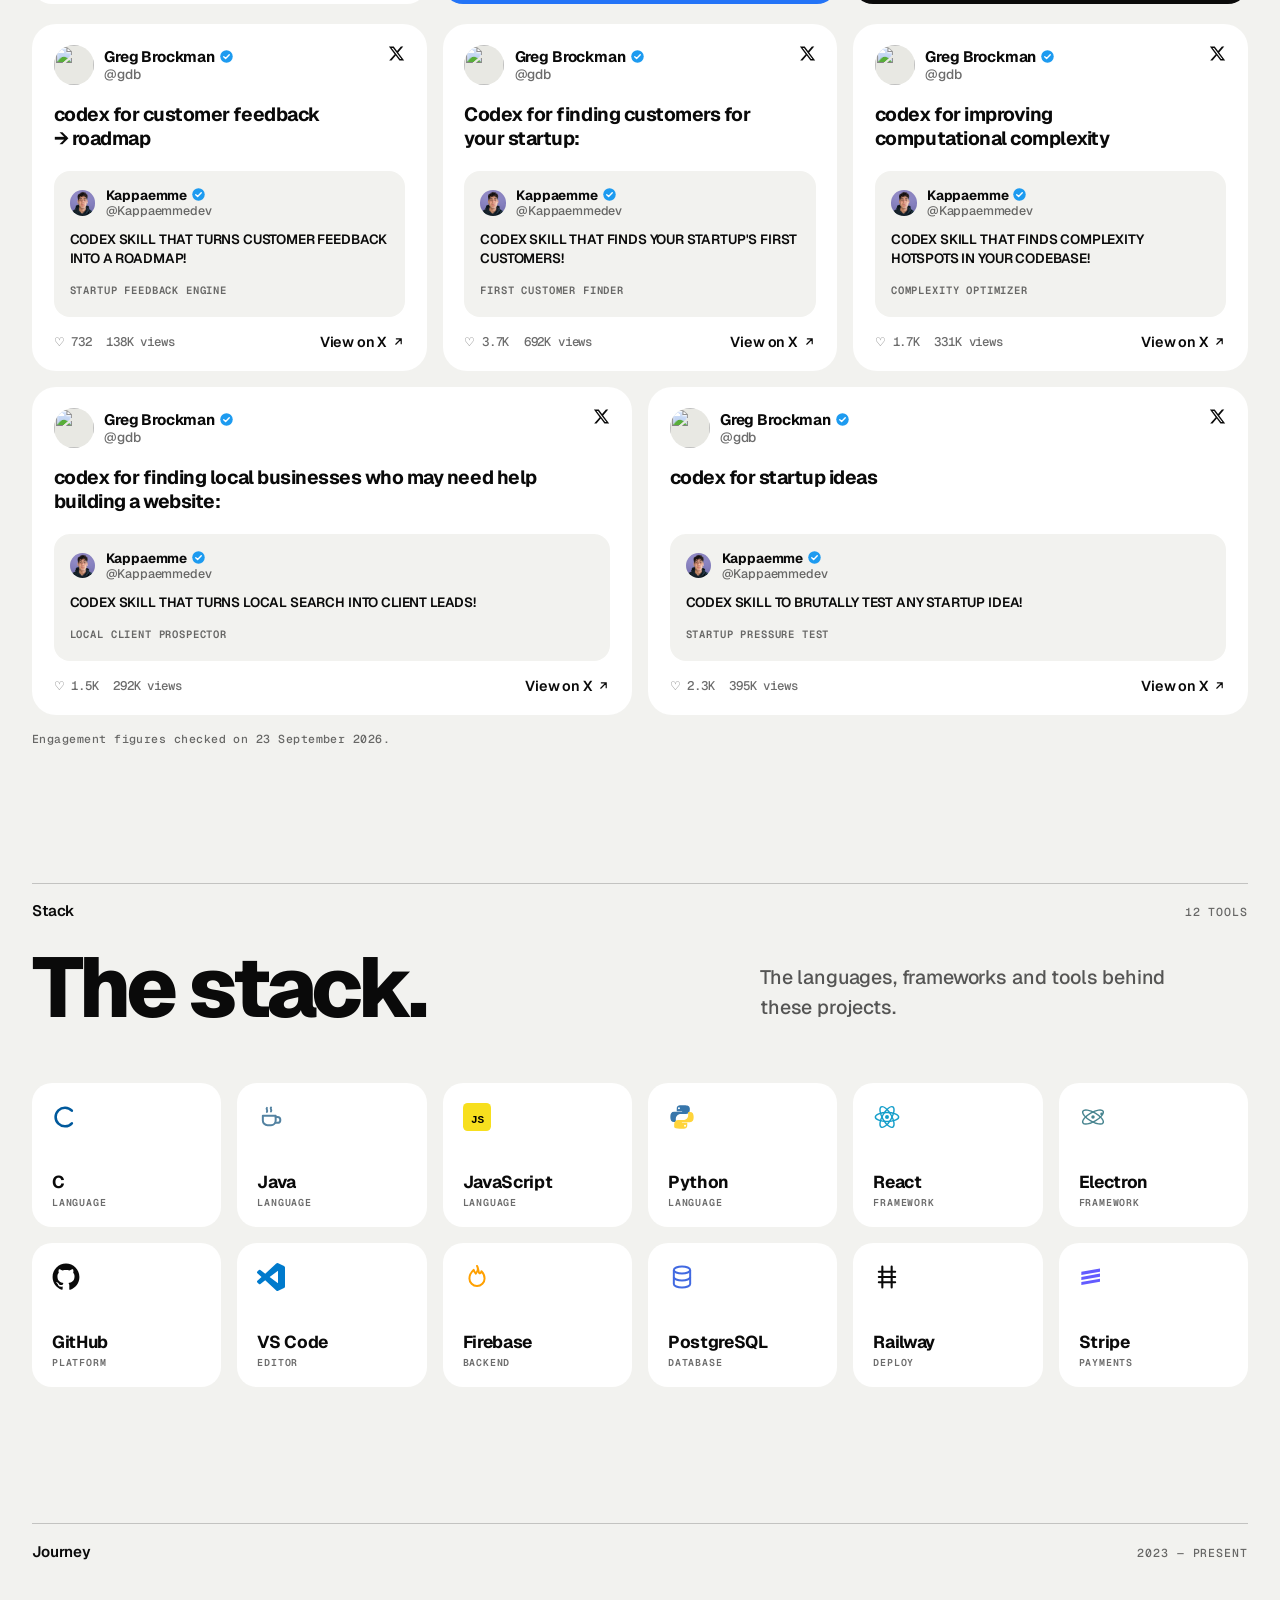
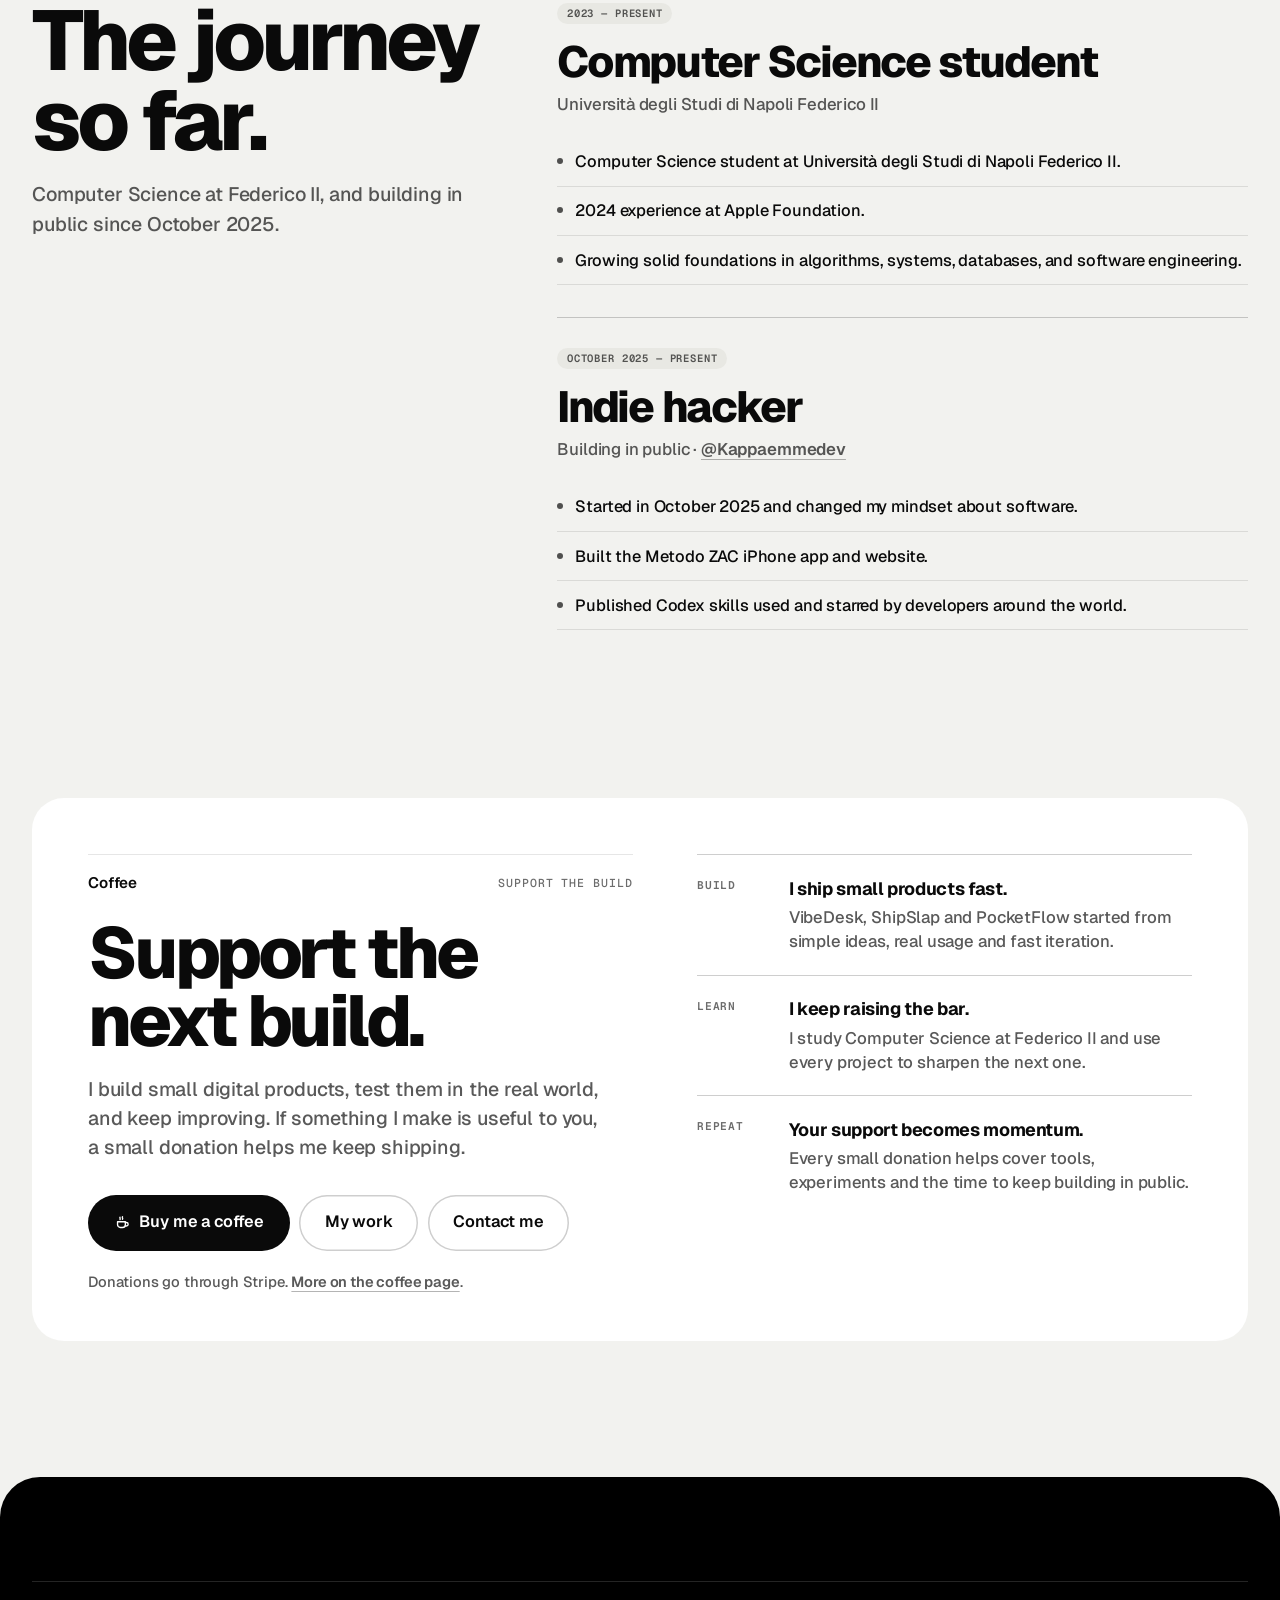
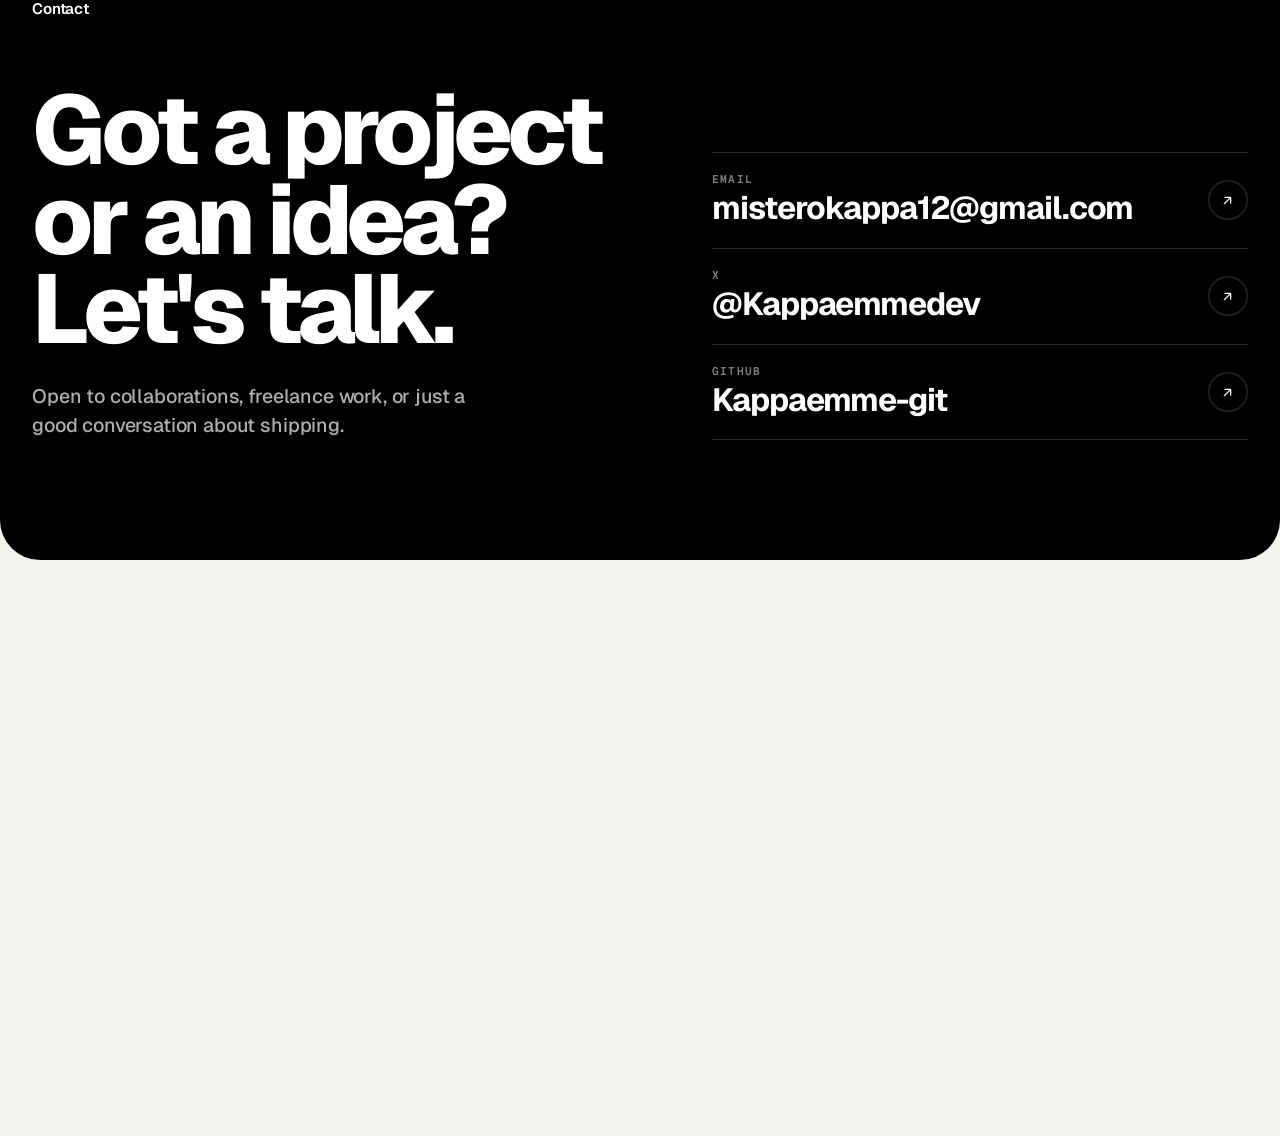
==== commit e5ca3395: "Transitions only on nav tabs; drop Grok Bot boot intro; black ~/next on Skills" ====
--- a/index.html
+++ b/index.html
@@ -660,7 +660,7 @@
 <!-- ═══════════ Top bar ═══════════ -->
 <header class="k-top">
   <div class="wrap k-top__in">
-    <a class="k-brand" href="./" data-scan data-scan-reload aria-label="Kappaemme home"><span class="k-brand__mark"><img src="images/kappaemme-mark.svg" alt="" width="20" height="12"></span><span class="k-brand__name">kappaemme</span></a>
+    <a class="k-brand" href="./" aria-label="Kappaemme home"><span class="k-brand__mark"><img src="images/kappaemme-mark.svg" alt="" width="20" height="12"></span><span class="k-brand__name">kappaemme</span></a>
     <nav class="k-links" aria-label="Sections">
       <a data-spy="products" href="#products">projects</a>
       <a data-spy="skills" href="#skills">skills</a>
@@ -857,7 +857,7 @@
           <p class="k-skills__foot"><a class="u-link" href="https://github.com/Kappaemme-git?tab=repositories" target="_blank" rel="noopener">All repositories on GitHub ↗</a></p>
         </div>
       </div>
-      <div class="k-skills__more reveal"><a class="k-btn k-btn--ghost" href="skills/" data-scan><span class="k-btn__label">See all skills</span><span class="k-key"><svg aria-hidden="true"><use href="#i-ne"/></svg></span></a></div>
+      <div class="k-skills__more reveal"><a class="k-btn k-btn--ghost" href="skills/"><span class="k-btn__label">See all skills</span><span class="k-key"><svg aria-hidden="true"><use href="#i-ne"/></svg></span></a></div>
     </div>
   </section>
 
@@ -870,19 +870,19 @@
           <h2 class="k-h2" id="k-grok-title">My Grok Bots.</h2>
           <p class="k-lede">Small bots I build and run inside Grok Bot. Each one does one job. The code is on GitHub.</p>
           <div class="k-grok__cta">
-            <a class="gb-cta" href="grok-bot/" data-scan>Meet the bots</a>
+            <a class="gb-cta" href="grok-bot/">Meet the bots</a>
             <p class="k-grok__fine">New ones land there first.</p>
           </div>
         </div>
         <div class="k-gpanel reveal__art">
           <p class="k-gpanel__head"><span>Library</span><span>kappaemme.dev/grok-bot</span></p>
           <ul class="k-crew" aria-label="Bots in the library">
-            <li><a class="k-crew__item" href="grok-bot/#bot-limit-coach" data-scan>
+            <li><a class="k-crew__item" href="grok-bot/#bot-limit-coach">
               <span class="k-crew__bot"><img src="grok-bot/assets/limit-coach-animated.svg" alt="" width="100" height="112"></span>
               <span class="k-label k-label--blue">Limit Coach</span>
               <small>Claude + Codex limits</small>
             </a></li>
-            <li><a class="k-crew__item" href="grok-bot/#bot-crankobot" data-scan>
+            <li><a class="k-crew__item" href="grok-bot/#bot-crankobot">
               <span class="k-crew__bot"><img src="grok-bot/assets/crankobot-animated.svg" alt="" width="100" height="112"></span>
               <span class="k-label k-label--white">Crankobot</span>
               <small>First Customer Finder</small>
@@ -1017,7 +1017,7 @@
             <a class="k-btn k-btn--ghost" href="#products">My work</a>
             <a class="k-btn k-btn--ghost" href="mailto:misterokappa12@gmail.com">Contact me</a>
           </div>
-          <p class="k-coffee__fine">Donations go through Stripe. <a class="u-link" href="coffee/" data-scan>More on the coffee page</a>.</p>
+          <p class="k-coffee__fine">Donations go through Stripe. <a class="u-link" href="coffee/">More on the coffee page</a>.</p>
         </div>
         <ol class="k-steps" data-grow>
           <li class="k-grow" style="--i:0"><span>Build</span><span><b>I ship small products fast.</b>VibeDesk, ShipSlap and PocketFlow started from simple ideas, real usage and fast iteration.</span></li>
@@ -1053,7 +1053,7 @@
 <footer class="site-footer" aria-label="Site footer">
   <div class="site-footer__inner">
     <div class="site-footer__top">
-      <h2><a class="k-mark" href="./" data-scan data-scan-reload aria-label="kappaemme.dev, back to the top"><span data-type>kappaemme.dev</span><span class="k-mark__caret" aria-hidden="true"></span></a></h2>
+      <h2><a class="k-mark" href="./" aria-label="kappaemme.dev, back to the top"><span data-type>kappaemme.dev</span><span class="k-mark__caret" aria-hidden="true"></span></a></h2>
     </div>
     <div class="footer-rule" aria-hidden="true"></div>
     <div class="site-footer__bottom">
@@ -1061,14 +1061,14 @@
       <nav class="footer-nav" aria-label="Footer">
         <ul class="footer-rise" style="--i:1">
           <li><a class="footer-link" href="#products">Projects</a></li>
-          <li><a class="footer-link" href="skills/" data-scan>Skills</a></li>
-          <li><a class="footer-link" href="grok-bot/" data-scan>Grok Bots</a></li>
+          <li><a class="footer-link" href="skills/">Skills</a></li>
+          <li><a class="footer-link" href="grok-bot/">Grok Bots</a></li>
           <li><a class="footer-link" href="#shared">On X</a></li>
         </ul>
         <ul class="footer-rise" style="--i:2">
           <li><a class="footer-link" href="#stack">Stack</a></li>
           <li><a class="footer-link" href="#journey">Journey</a></li>
-          <li><a class="footer-link" href="coffee/" data-scan>Coffee</a></li>
+          <li><a class="footer-link" href="coffee/">Coffee</a></li>
           <li><a class="footer-link" href="#contact">Contact</a></li>
         </ul>
         <ul class="footer-rise" style="--i:3">
@@ -1094,7 +1094,7 @@
   var esc = function (s) { return String(s).replace(/[&<>"]/g, function (c) { return { "&": "&amp;", "<": "&lt;", ">": "&gt;", '"': "&quot;" }[c]; }); };
   var hasIO = "IntersectionObserver" in window;
 
-  /* ───────────── Black scan transition, matching assets/site.js ───────────── */
+  /* ───────────── Black scan transition on page tabs ───────────── */
   var scan = $(".k-scan"), leaving = false, leaveTimer, arrivalTimer;
   function path(url) { return url.pathname.replace(/\/index\.html$/, "/").replace(/\/$/, ""); }
   function clearScan() {
@@ -1108,10 +1108,10 @@
     arrivalTimer = setTimeout(clearScan, 650);
   }
   document.addEventListener("click", function (e) {
-    var a = e.target.closest && e.target.closest("a[data-scan]");
+    var a = e.target.closest && e.target.closest(".k-top .k-links a[data-scan], .k-sheet nav a[data-scan]");
     if (!a || reduce || !scan || e.defaultPrevented || e.button !== 0 || e.metaKey || e.ctrlKey || e.shiftKey || e.altKey || a.hasAttribute("download") || (a.target && a.target !== "_self")) return;
     var url = new URL(a.href, location.href);
-    if (!/^(https?:|file:)$/.test(url.protocol) || url.protocol !== location.protocol || url.origin !== location.origin || (path(url) === path(location) && (url.hash || !a.hasAttribute("data-scan-reload")))) return;
+    if (!/^(https?:|file:)$/.test(url.protocol) || url.protocol !== location.protocol || url.origin !== location.origin || path(url) === path(location)) return;
     e.preventDefault();
     if (leaving) return;
     leaving = true;
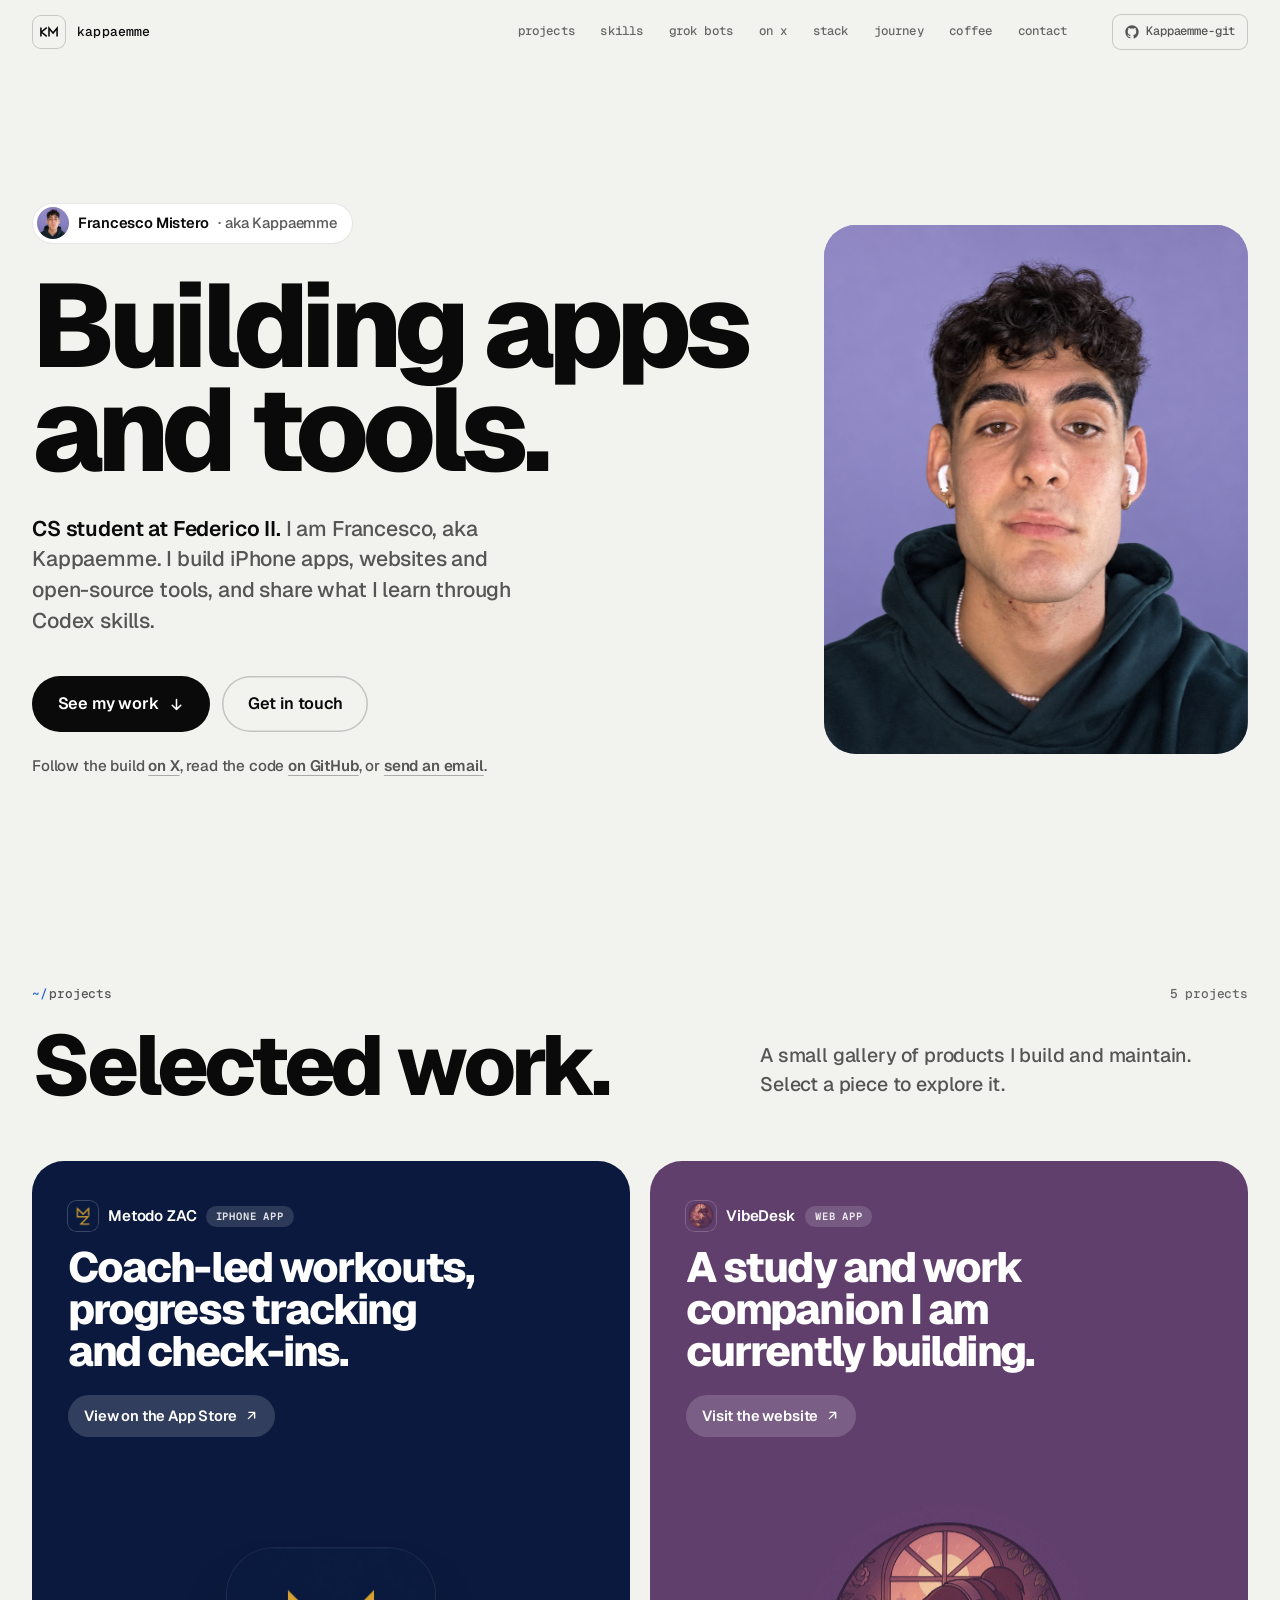
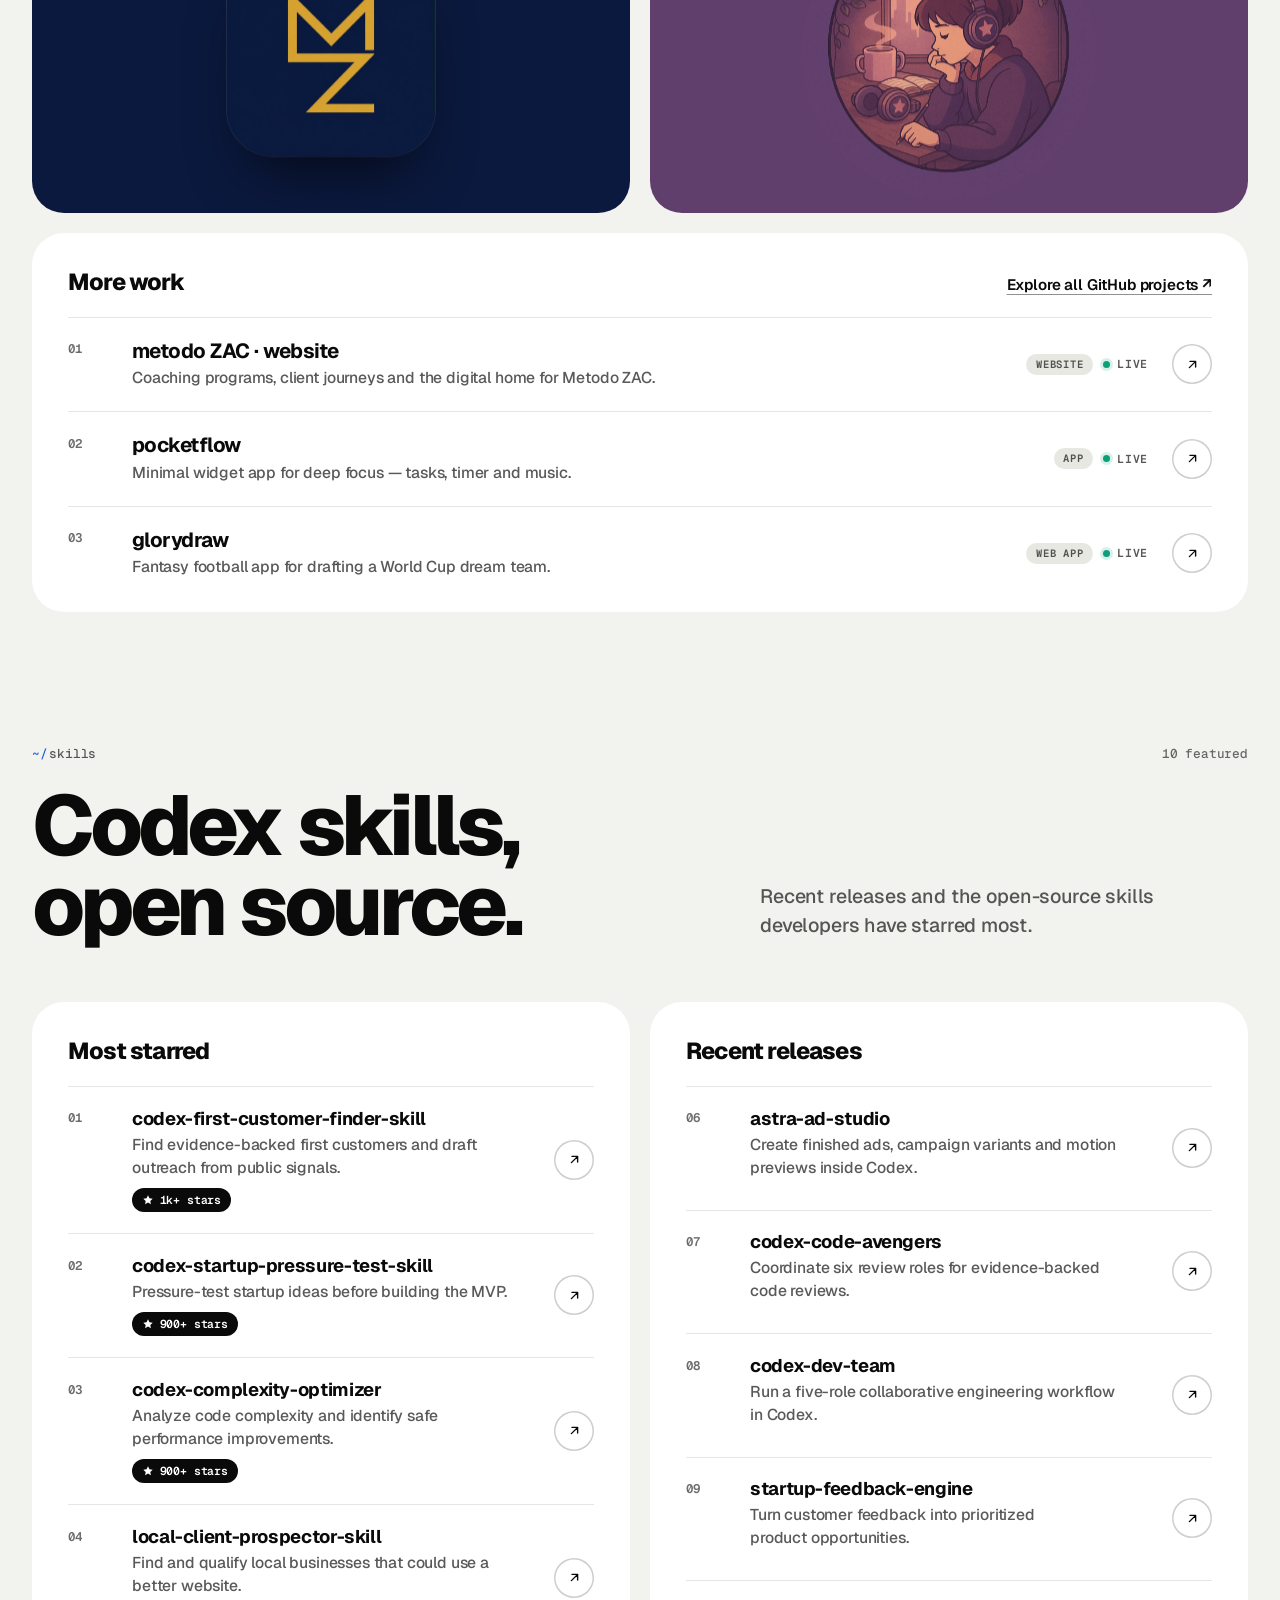
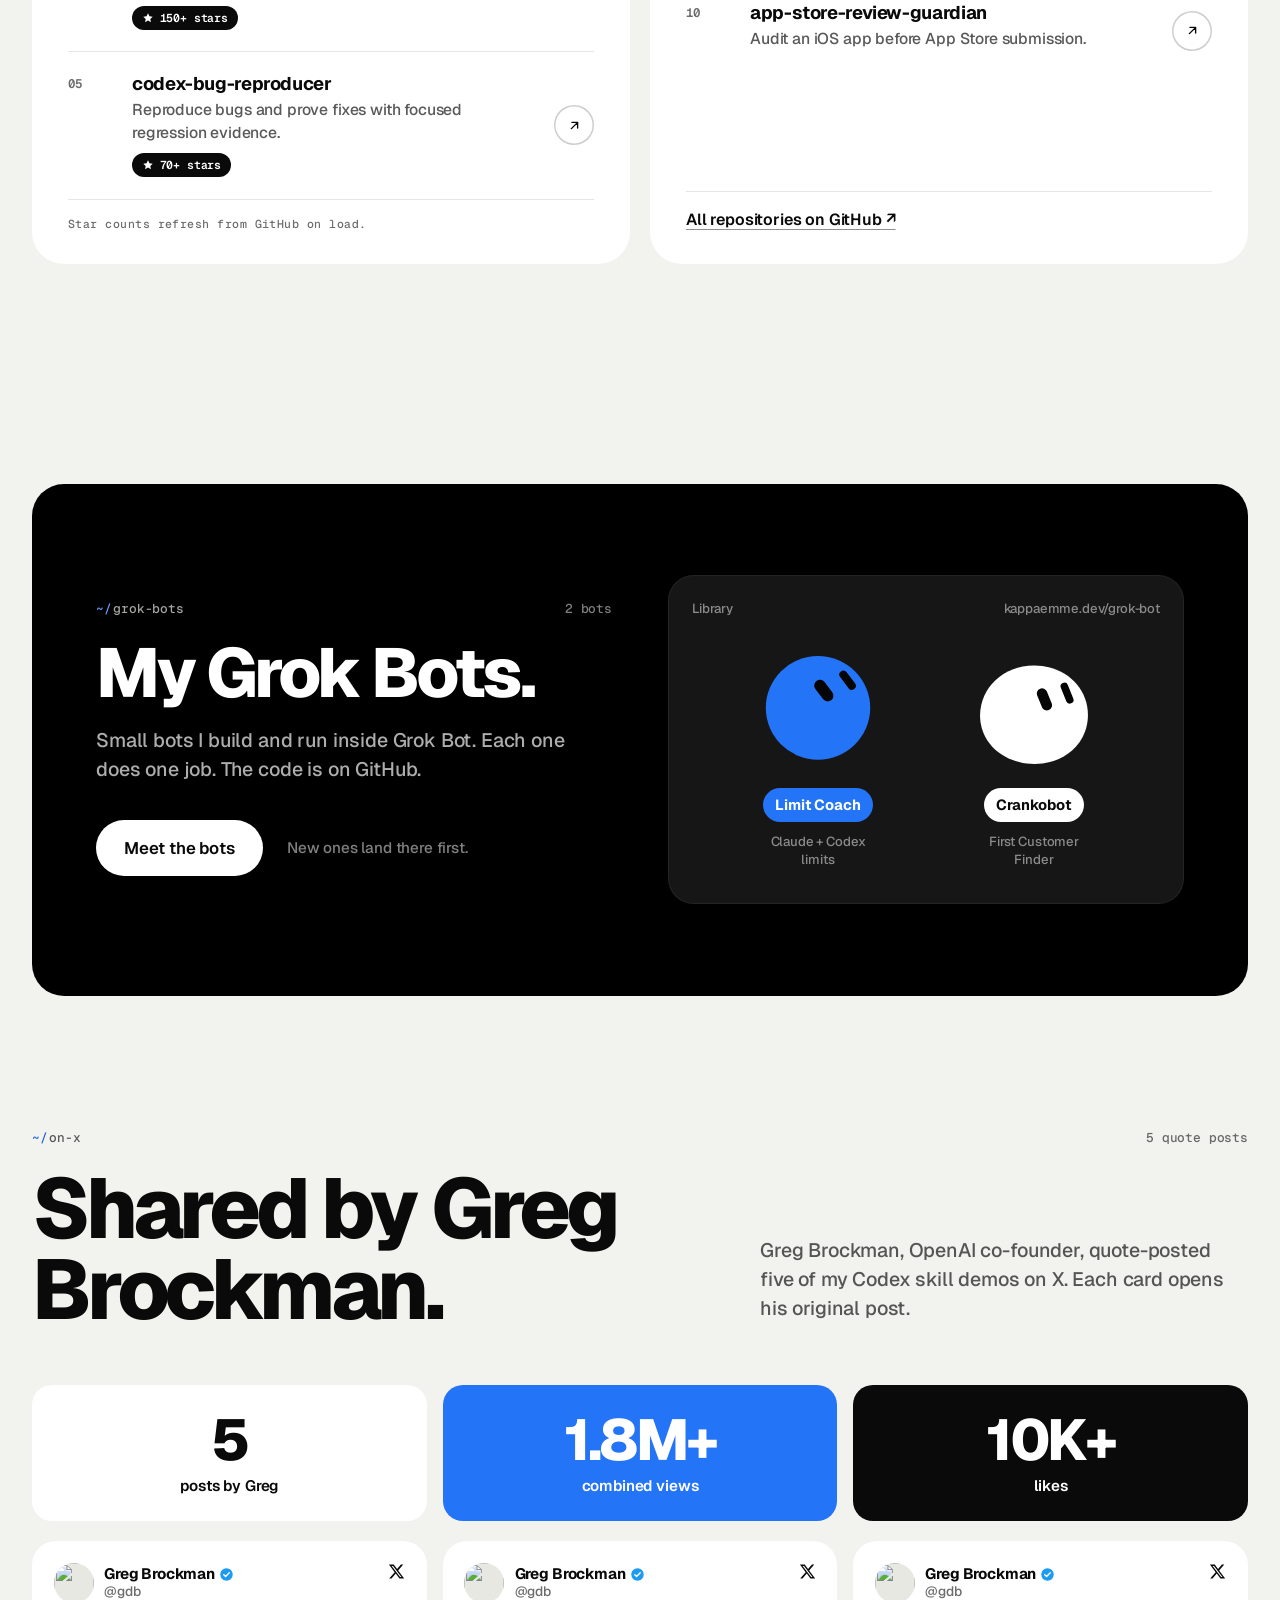
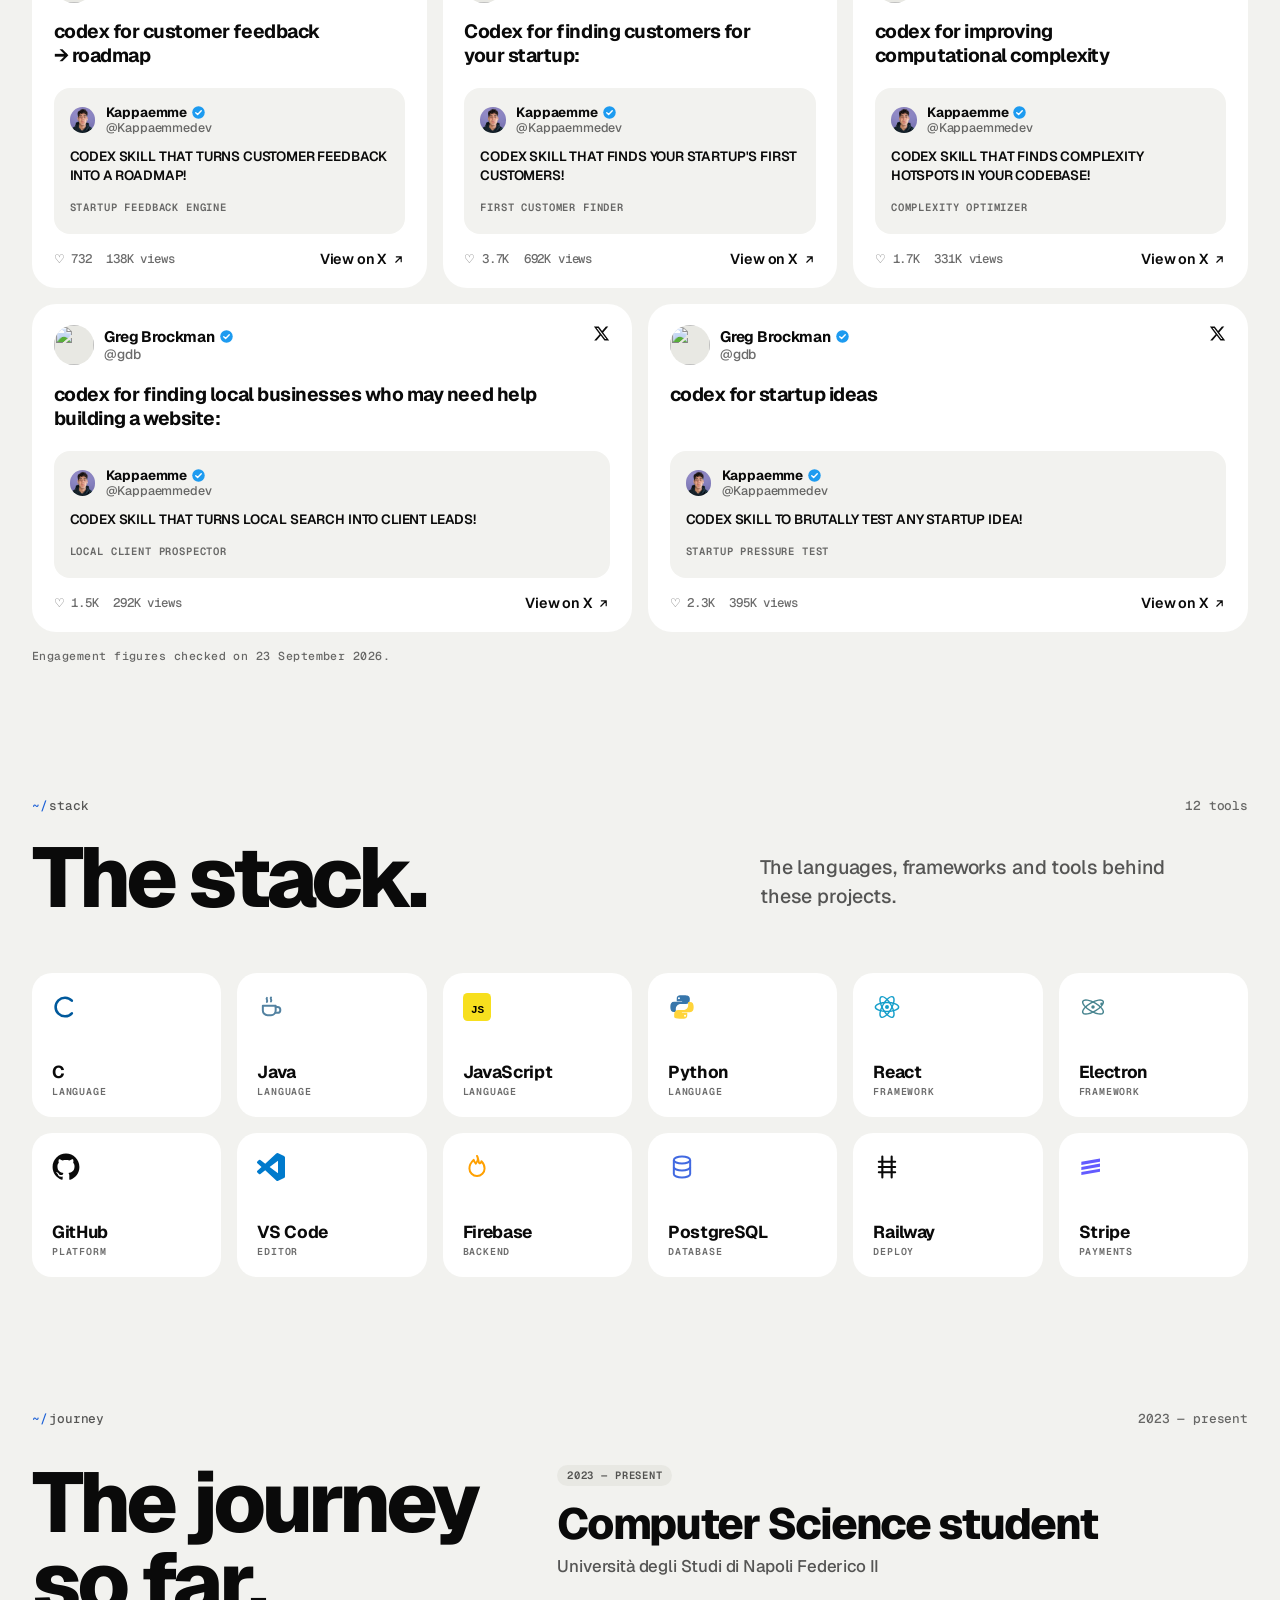
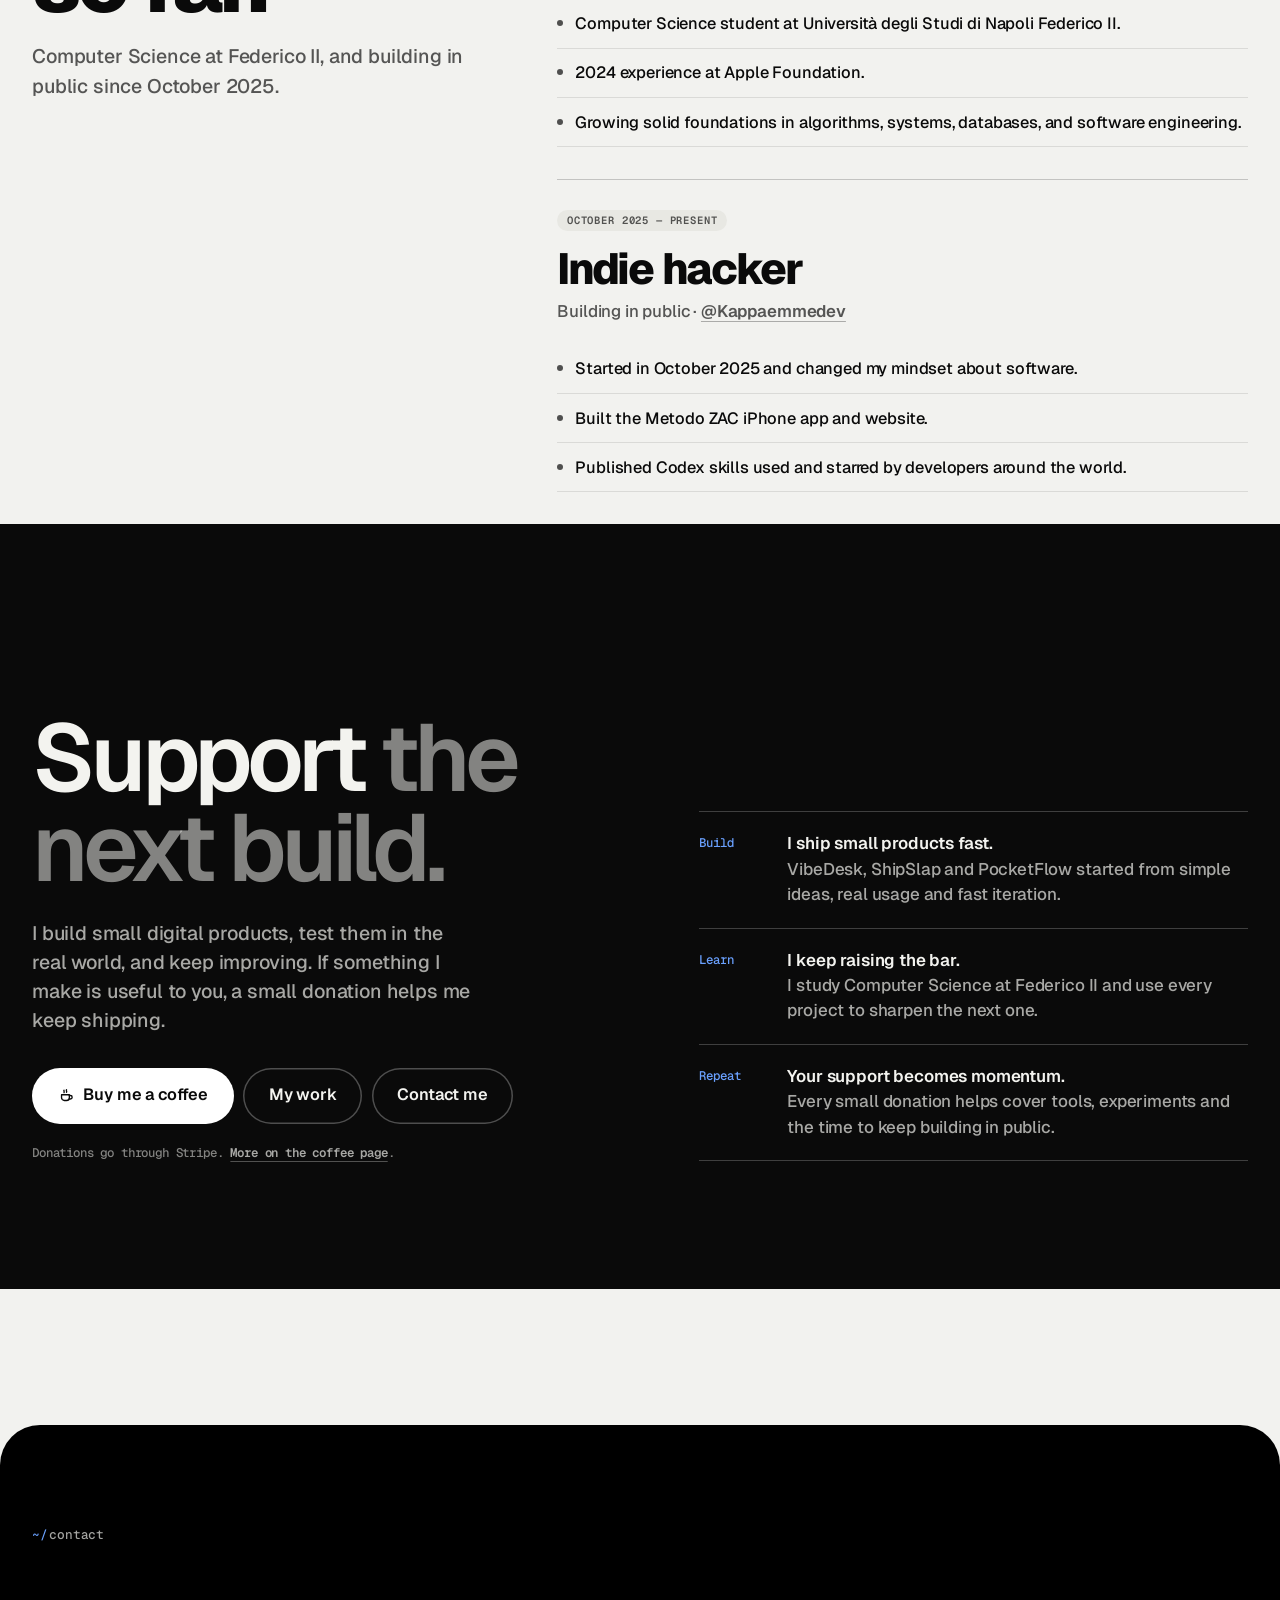
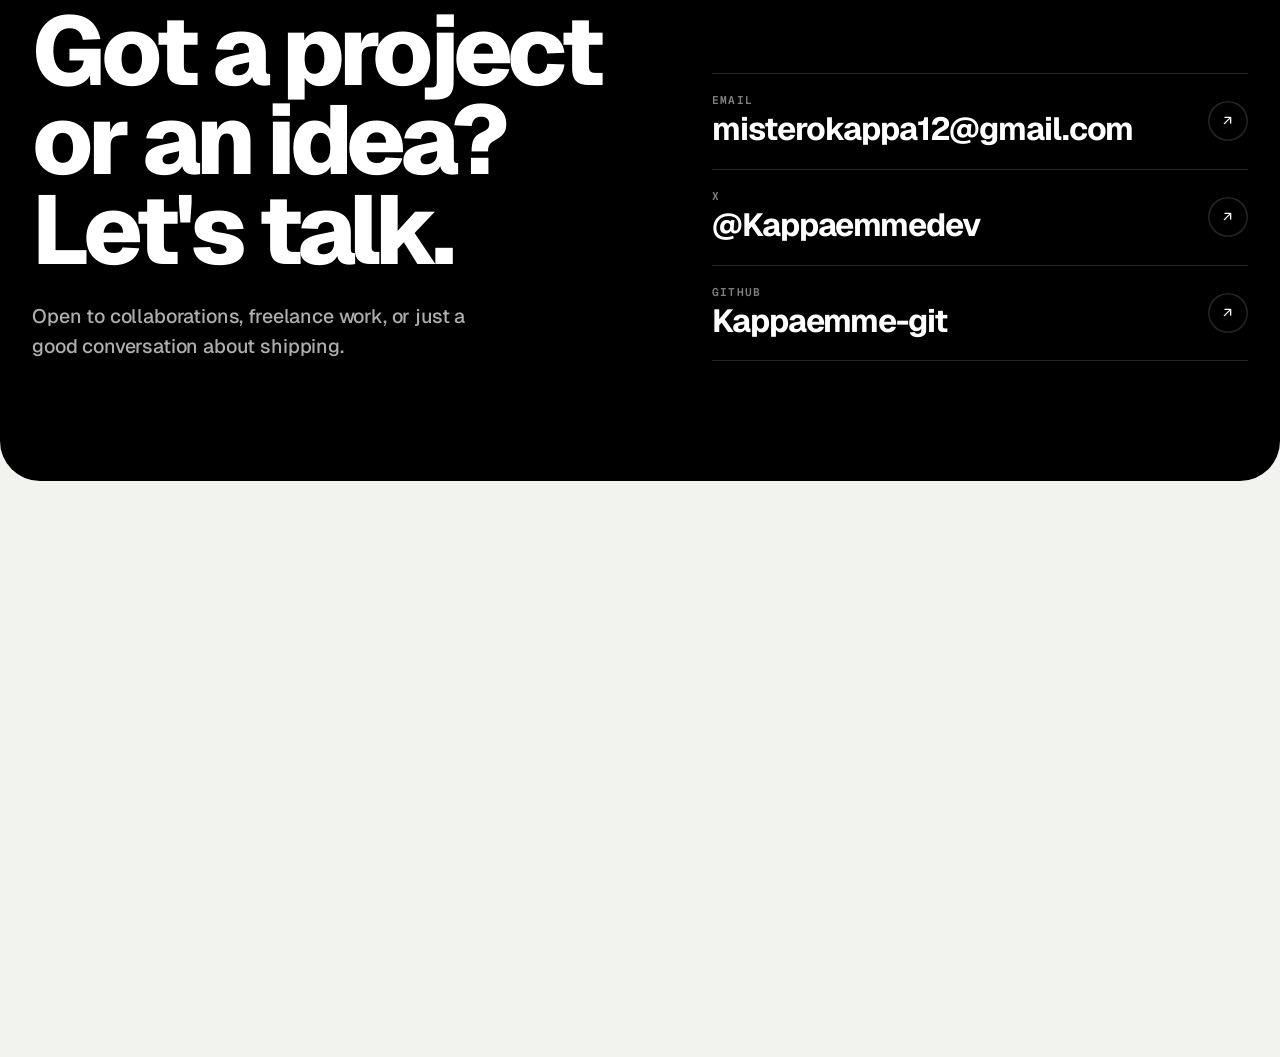
==== commit b740fcd7: "Home: black ~/coffee block, terminal section labels; fix transition cursor alignment" ====
--- a/index.html
+++ b/index.html
@@ -196,14 +196,13 @@
 
   .k-section { padding-top: var(--section-y); }
   .k-head { display: grid; gap: 1.1rem; margin-bottom: 2.25rem; }
-  .k-bar { position: relative; display: flex; align-items: center; gap: .7rem; padding-top: 1.1rem; font-size: .95rem; font-weight: 600; }
-  .k-bar::before {
-    content: ""; position: absolute; top: 0; left: 0; right: 0; height: 1px; background: var(--line-2); transform-origin: 0 50%;
-  }
-  .k-count { margin-left: auto; font: 500 .72rem/1 var(--font-mono); letter-spacing: .08em; text-transform: uppercase; color: var(--ink-3); }
+  .k-path { --text-2: var(--ink-2); --text-3: var(--ink-3); --lc-text: #1A5FD6; display: flex; align-items: center; gap: .1rem; font: 500 .8rem/1 var(--font-mono); color: var(--text-2); }
+  .k-path b { font-weight: 500; color: var(--lc-text); }
+  .k-path .k-count { margin-left: auto; color: var(--text-3); }
+  .k-grok .k-path, .k-contact .k-path, .k-coffee .k-path { --text-2: rgba(243,243,239,.68); --text-3: rgba(243,243,239,.52); --lc-text: #6AA1FF; }
   @media (min-width: 1024px) {
     .k-head { grid-template-columns: repeat(12, minmax(0, 1fr)); column-gap: 2rem; row-gap: 1.5rem; align-items: end; margin-bottom: 3.5rem; }
-    .k-head .k-bar { grid-column: 1 / -1; }
+    .k-head .k-path { grid-column: 1 / -1; }
     .k-head .k-h2 { grid-column: 1 / span 7; }
     .k-head .k-lede { grid-column: 8 / -1; padding-bottom: .35rem; }
   }
@@ -377,9 +376,6 @@
   }
   @media (min-width: 640px) { .k-grok { padding: 3rem 2.5rem 2.5rem; } }
   @media (min-width: 1024px) { .k-grok { grid-template-columns: minmax(0, 1fr) minmax(0, 1fr); gap: 3.5rem; align-items: center; padding: 4rem; min-height: 32rem; } }
-  .k-grok .k-bar { color: var(--text); }
-  .k-grok .k-bar::before { background: var(--line-d); }
-  .k-grok .k-count { color: var(--text-3); }
   .k-grok .k-h2 { margin-top: 1.5rem; font-size: clamp(2.6rem, 5.4vw, 4.6rem); }
   .k-grok .k-lede { margin-top: 1.25rem; color: var(--text-2); }
   .k-grok__cta { display: flex; flex-wrap: wrap; align-items: center; gap: 1rem 1.5rem; margin-top: 2.25rem; }
@@ -507,28 +503,31 @@
   /* ════════════════════════════════════════════════════════════════
      07 Coffee
      ════════════════════════════════════════════════════════════════ */
-  .k-coffee { display: grid; gap: 2.5rem; padding: 2rem 1.5rem 1.5rem; border-radius: var(--r-tile); background: var(--card); }
-  @media (min-width: 640px) { .k-coffee { padding: 2.75rem 2.5rem 2.25rem; } }
-  @media (min-width: 1024px) { .k-coffee { grid-template-columns: minmax(0, 1.1fr) minmax(0, 1fr); gap: 4rem; padding: 3.5rem 3.5rem 3rem; } }
-  .k-coffee .k-bar::before { background: var(--line); }
-  .k-coffee .k-h2 { margin-top: 1.5rem; font-size: clamp(2.5rem, 5.6vw, 4.6rem); }
-  .k-coffee .k-lede { margin-top: 1.25rem; }
+  .k-coffee { color-scheme: dark; --text: #F3F3EF; --text-2: rgba(243,243,239,.68); --text-3: rgba(243,243,239,.52); --line: rgba(255,255,255,.22); --line-2: rgba(255,255,255,.28); --line-3: rgba(255,255,255,.5); --lc-text: #6AA1FF; padding-top: 6rem; padding-bottom: 6rem; background: #0A0A0A; color: var(--text); }
+  @media (min-width: 768px) { .k-coffee { padding-top: 8rem; padding-bottom: 8rem; } }
+  @media (min-width: 1024px) { .k-coffee { padding-top: 9rem; } }
+  .k-coffee__grid { display: grid; gap: 2.75rem; margin-top: 1.5rem; }
+  @media (min-width: 1024px) { .k-coffee__grid { grid-template-columns: minmax(0, 1.1fr) minmax(0, 1fr); gap: 4rem; align-items: end; margin-top: 2rem; } }
+  .k-coffee .k-h2 { max-width: 10ch; font-size: clamp(3rem, 7.4vw, 6rem); font-weight: 600; line-height: .95; letter-spacing: -.055em; text-wrap: balance; }
+  .k-coffee .k-dim { color: var(--text-3); }
+  .k-coffee .k-lede { margin-top: 1.6rem; max-width: 36ch; color: var(--text-2); }
   .k-coffee__cta { display: flex; flex-wrap: wrap; gap: .6rem; margin-top: 2rem; }
-  .k-coffee__fine { margin-top: 1.25rem; font-size: .92rem; color: var(--ink-2); }
-  .k-steps li { position: relative; display: flex; gap: 1.25rem; padding: 1.35rem 0; font-size: 1.04rem; line-height: 1.45; color: var(--ink-2); }
-  .k-steps li::before { content: ""; position: absolute; top: 0; left: 0; right: 0; height: 1px; background: var(--line-2); transform-origin: 0 50%; }
-  .k-steps li:last-child { padding-bottom: 0; }
-  @media (max-width: 639px) { .k-steps li { flex-direction: column; gap: .55rem; } }
-  .k-steps li > span:first-child { flex: none; width: 4.5rem; padding-top: .2rem; font: 600 .7rem/1.2 var(--font-mono); letter-spacing: .08em; text-transform: uppercase; color: var(--ink-3); }
-  .k-steps b { display: block; margin-bottom: .2rem; font-size: 1.12rem; font-weight: 700; letter-spacing: -.02em; color: var(--ink); }
+  .k-coffee .k-btn:not(.k-btn--ghost), .k-coffee .k-btn:not(.k-btn--ghost):hover { background: #FFFFFF; color: var(--ink); }
+  .k-coffee .k-btn--ghost { background: transparent; color: var(--text); box-shadow: inset 0 0 0 1.5px var(--line-2); }
+  .k-coffee .k-btn--ghost:hover { background: rgba(255,255,255,.08); box-shadow: inset 0 0 0 1.5px var(--line-3); }
+  .k-coffee__fine { margin-top: 1.25rem; font: 500 .78rem/1.4 var(--font-mono); color: var(--text-3); }
+  .k-coffee__fine a { color: var(--text-2); }
+  .k-steps li { position: relative; display: grid; grid-template-columns: 4.5rem minmax(0, 1fr); gap: 1rem; padding: 1.25rem 0; font-size: 1.06rem; line-height: 1.5; color: var(--text-2); }
+  .k-steps li::before { content: ""; position: absolute; top: 0; left: 0; right: 0; height: 1px; background: var(--line); transform-origin: 0 50%; }
+  .k-steps li:last-child { border-bottom: 1px solid var(--line); }
+  .k-steps li > span:first-child { font: 500 .78rem/1.9 var(--font-mono); color: var(--lc-text); }
+  .k-steps b { display: block; font-weight: 600; color: var(--text); }
 
   /* ════════════════════════════════════════════════════════════════
      08 Contact — dark contrast moment #2; the page lifts off the footer here
      ════════════════════════════════════════════════════════════════ */
   .k-contact { margin-top: var(--section-y); border-radius: 1.75rem; background: var(--night); color: var(--text); padding: 4.5rem 0 5rem; }
   @media (min-width: 768px) { .k-contact { border-radius: 2.5rem; padding: 6.5rem 0 7.5rem; } }
-  .k-contact .k-bar { color: var(--text); }
-  .k-contact .k-bar::before { background: var(--line-d); }
   .k-contact__grid { display: grid; gap: 3rem; margin-top: 2.5rem; }
   @media (min-width: 1024px) { .k-contact__grid { grid-template-columns: minmax(0, 1.15fr) minmax(0, 1fr); gap: 4rem; margin-top: 4rem; align-items: end; } }
   .k-contact h2 { font-size: clamp(3rem, 7.6vw, 6.2rem); font-weight: 800; line-height: .92; letter-spacing: -.055em; max-width: 10ch; text-wrap: balance; }
@@ -604,18 +603,16 @@
   .k-scan { position: fixed; inset: 0; z-index: 3600; pointer-events: none; visibility: hidden; overflow: hidden; color: #F2F2EF; }
   .k-scan__fill { position: absolute; inset: 0; background: #0A0A0A; transform-origin: 50% 0; transform: scaleY(0); }
   .k-scan__line { position: absolute; left: 0; right: 0; top: 0; height: 2px; background: #2474F7; box-shadow: 0 0 16px 2px var(--lc-glow), 0 0 2px #2474F7; transform: translateY(-6px); }
-  .k-scan__prompt { position: absolute; z-index: 1; top: 50%; left: 50%; display: flex; align-items: center; gap: .45em; max-width: calc(100vw - 2rem); font: 500 clamp(.95rem, 3vw, 1.3rem)/1.2 var(--font-mono); white-space: nowrap; transform: translate(-50%, -50%); opacity: 0; }
-  .k-scan__sig { color: #2474F7; }
-  .k-scan__cmd { display: inline-block; clip-path: inset(0 100% 0 0); }
-  .k-scan__cursor { width: .5em; height: 1em; background: #2474F7; opacity: 0; }
+  .k-scan__prompt { position: absolute; z-index: 1; top: 50%; left: 50%; display: flex; align-items: center; gap: 0; max-width: calc(100vw - 2rem); font: 500 clamp(.95rem, 3vw, 1.3rem)/1.2 var(--font-mono); white-space: nowrap; transform: translate(-50%, -50%); opacity: 0; }
+  .k-scan__sig { margin-right: .45em; color: #2474F7; }
+  .k-scan__cmd { display: inline-block; }
+  .k-scan__cursor { flex: none; width: .5em; height: 1em; background: #2474F7; opacity: 0; }
   .k-scan.is-out { visibility: visible; pointer-events: auto; }
   .k-scan.is-out .k-scan__fill { transition: transform .38s var(--ease-io); transform: scaleY(1); }
   .k-scan.is-out .k-scan__line { transition: transform .38s var(--ease-io); transform: translateY(100vh); }
   .k-scan.is-out .k-scan__prompt { animation: scan-prompt-in .08s linear .27s both; }
-  .k-scan.is-out .k-scan__cmd { animation: scan-type .25s steps(var(--chars, 12), end) .3s both; }
   .k-scan.is-out .k-scan__cursor { animation: scan-cursor .45s steps(1) .3s infinite; }
   @keyframes scan-prompt-in { to { opacity: 1; } }
-  @keyframes scan-type { to { clip-path: inset(0 0 0 0); } }
   @keyframes scan-cursor { 0%, 49% { opacity: 1; } 50%, 100% { opacity: 0; } }
   html[data-scan="in"] .k-scan { visibility: visible; pointer-events: auto; }
   html[data-scan="in"] .k-scan__fill { transform: none; animation: scan-fill-in .48s var(--ease-io) forwards; }
@@ -725,7 +722,7 @@
   <section class="k-section" id="products" aria-labelledby="k-projects-title">
     <div class="wrap">
       <header class="k-head">
-        <p class="k-bar k-grow">Projects<span class="k-count">5 projects</span></p>
+        <p class="k-path"><b>~/</b>projects<span class="k-count">5 projects</span></p>
         <h2 class="k-h2 reveal" id="k-projects-title">Selected work.</h2>
         <p class="k-lede reveal">A small gallery of products I build and maintain. Select a piece to explore it.</p>
       </header>
@@ -782,7 +779,7 @@
   <section class="k-section" id="skills" aria-labelledby="k-skills-title">
     <div class="wrap">
       <header class="k-head">
-        <p class="k-bar k-grow">Skill library<span class="k-count">10 featured</span></p>
+        <p class="k-path"><b>~/</b>skills<span class="k-count">10 featured</span></p>
         <h2 class="k-h2 reveal" id="k-skills-title">Codex skills, open source.</h2>
         <p class="k-lede reveal">Recent releases and the open-source skills developers have starred most.</p>
       </header>
@@ -866,7 +863,7 @@
     <div class="wrap">
       <div class="k-grok reveal">
         <div>
-          <p class="k-bar">Grok Bots<span class="k-count">2 bots</span></p>
+          <p class="k-path"><b>~/</b>grok-bots<span class="k-count">2 bots</span></p>
           <h2 class="k-h2" id="k-grok-title">My Grok Bots.</h2>
           <p class="k-lede">Small bots I build and run inside Grok Bot. Each one does one job. The code is on GitHub.</p>
           <div class="k-grok__cta">
@@ -897,7 +894,7 @@
   <section class="k-section" id="shared" aria-labelledby="k-shared-title">
     <div class="wrap">
       <header class="k-head">
-        <p class="k-bar k-grow">Shared on X<span class="k-count">5 quote posts</span></p>
+        <p class="k-path"><b>~/</b>on-x<span class="k-count">5 quote posts</span></p>
         <h2 class="k-h2 reveal" id="k-shared-title">Shared by Greg Brockman.</h2>
         <p class="k-lede reveal">Greg Brockman, OpenAI co-founder, quote-posted five of my Codex skill demos on X. Each card opens his original post.</p>
       </header>
@@ -948,7 +945,7 @@
   <section class="k-section" id="stack" aria-labelledby="k-stack-title">
     <div class="wrap">
       <header class="k-head">
-        <p class="k-bar k-grow">Stack<span class="k-count">12 tools</span></p>
+        <p class="k-path"><b>~/</b>stack<span class="k-count">12 tools</span></p>
         <h2 class="k-h2 reveal" id="k-stack-title">The stack.</h2>
         <p class="k-lede reveal">The languages, frameworks and tools behind these projects.</p>
       </header>
@@ -972,7 +969,7 @@
   <!-- ═══════════ 06 Journey ═══════════ -->
   <section class="k-section" id="journey" aria-labelledby="k-journey-title">
     <div class="wrap">
-      <p class="k-bar k-grow" style="margin-bottom:2.25rem">Journey<span class="k-count">2023 — present</span></p>
+      <p class="k-path" style="margin-bottom:2.25rem"><b>~/</b>journey<span class="k-count">2023 — present</span></p>
       <div class="k-journey">
         <div class="k-journey__intro">
           <h2 class="k-h2 reveal" id="k-journey-title">The journey so far.</h2>
@@ -1005,12 +1002,12 @@
   </section>
 
   <!-- ═══════════ 07 Coffee ═══════════ -->
-  <section class="k-section" id="coffee" aria-labelledby="k-coffee-title">
+  <section class="k-section k-coffee" id="coffee" aria-labelledby="k-coffee-title">
     <div class="wrap">
-      <div class="k-coffee reveal">
+      <p class="k-path reveal"><b>~/</b>coffee<span class="k-count">Support the build</span></p>
+      <div class="k-coffee__grid reveal">
         <div>
-          <p class="k-bar">Coffee<span class="k-count">Support the build</span></p>
-          <h2 class="k-h2" id="k-coffee-title">Support the next build.</h2>
+          <h2 class="k-h2" id="k-coffee-title">Support <span class="k-dim">the next build.</span></h2>
           <p class="k-lede">I build small digital products, test them in the real world, and keep improving. If something I make is useful to you, a small donation helps me keep shipping.</p>
           <div class="k-coffee__cta">
             <a class="k-btn" href="https://buy.stripe.com/bJedR96H14WF5xmezS57W03" target="_blank" rel="noopener"><svg aria-hidden="true"><use href="#i-cup"/></svg>Buy me a coffee</a>
@@ -1031,7 +1028,7 @@
   <!-- ═══════════ 08 Contact ═══════════ -->
   <section class="k-contact" id="contact" aria-labelledby="k-contact-title">
     <div class="wrap">
-      <p class="k-bar k-grow">Contact</p>
+      <p class="k-path"><b>~/</b>contact</p>
       <div class="k-contact__grid">
         <div>
           <h2 class="reveal" id="k-contact-title">Got a project or an idea? Let's talk.</h2>
@@ -1095,11 +1092,21 @@
   var hasIO = "IntersectionObserver" in window;
 
   /* ───────────── Black scan transition on page tabs ───────────── */
-  var scan = $(".k-scan"), leaving = false, leaveTimer, arrivalTimer;
+  var scan = $(".k-scan"), leaving = false, leaveTimer, arrivalTimer, typeTimer;
   function path(url) { return url.pathname.replace(/\/index\.html$/, "/").replace(/\/$/, ""); }
+  function typeScanCommand(cmd, command) {
+    var typed = 0;
+    cmd.textContent = "";
+    function addChar() {
+      cmd.textContent = command.slice(0, ++typed);
+      if (typed < command.length) typeTimer = setTimeout(addChar, 250 / command.length);
+    }
+    typeTimer = setTimeout(addChar, 300 + 250 / command.length);
+  }
   function clearScan() {
     if (!scan) return;
     clearTimeout(arrivalTimer);
+    clearTimeout(typeTimer);
     scan.classList.remove("is-out"); scan.style.display = "none";
     document.documentElement.removeAttribute("data-scan");
   }
@@ -1118,8 +1125,7 @@
     var page = path(url).split("/").pop();
     var command = "cd ~" + (page === "grok-bot" ? "/grok-bots" : page === "skills" || page === "coffee" ? "/" + page : "");
     var cmd = $(".k-scan__cmd", scan);
-    cmd.textContent = command;
-    cmd.style.setProperty("--chars", command.length);
+    typeScanCommand(cmd, command);
     clearTimeout(arrivalTimer);
     scan.style.display = "";
     document.documentElement.removeAttribute("data-scan");
@@ -1161,7 +1167,7 @@
   var growIO = hasIO ? new IntersectionObserver(function (entries) {
     entries.forEach(function (en) { if (en.isIntersecting) { en.target.classList.add("is-in"); growIO.unobserve(en.target); } });
   }, { rootMargin: "0px 0px -10% 0px" }) : null;
-  $$("[data-grow], .k-bar.k-grow, .k-entry.k-grow").forEach(function (el) { growIO ? growIO.observe(el) : el.classList.add("is-in"); });
+  $$("[data-grow], .k-entry.k-grow").forEach(function (el) { growIO ? growIO.observe(el) : el.classList.add("is-in"); });
 
   /* ───────────── Top bar + section caret ───────────── */
   var topBar = $(".k-top");
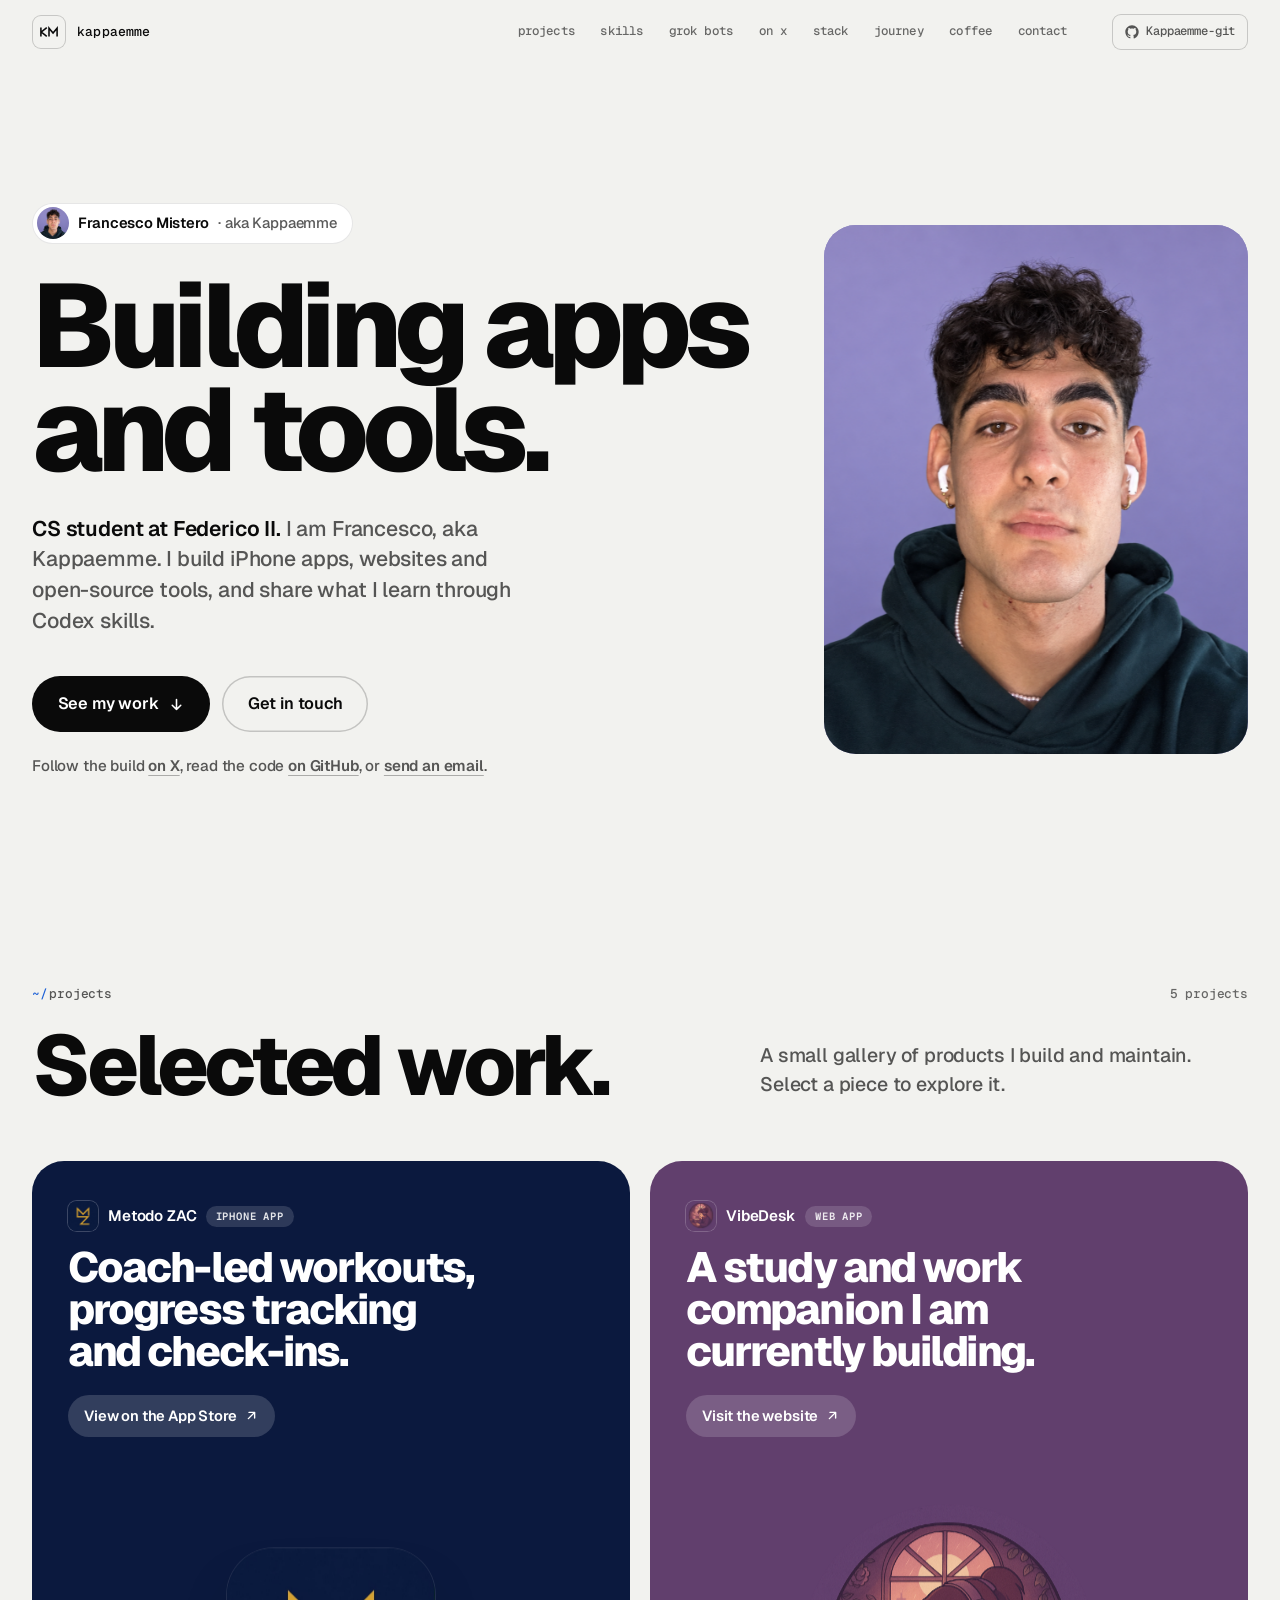
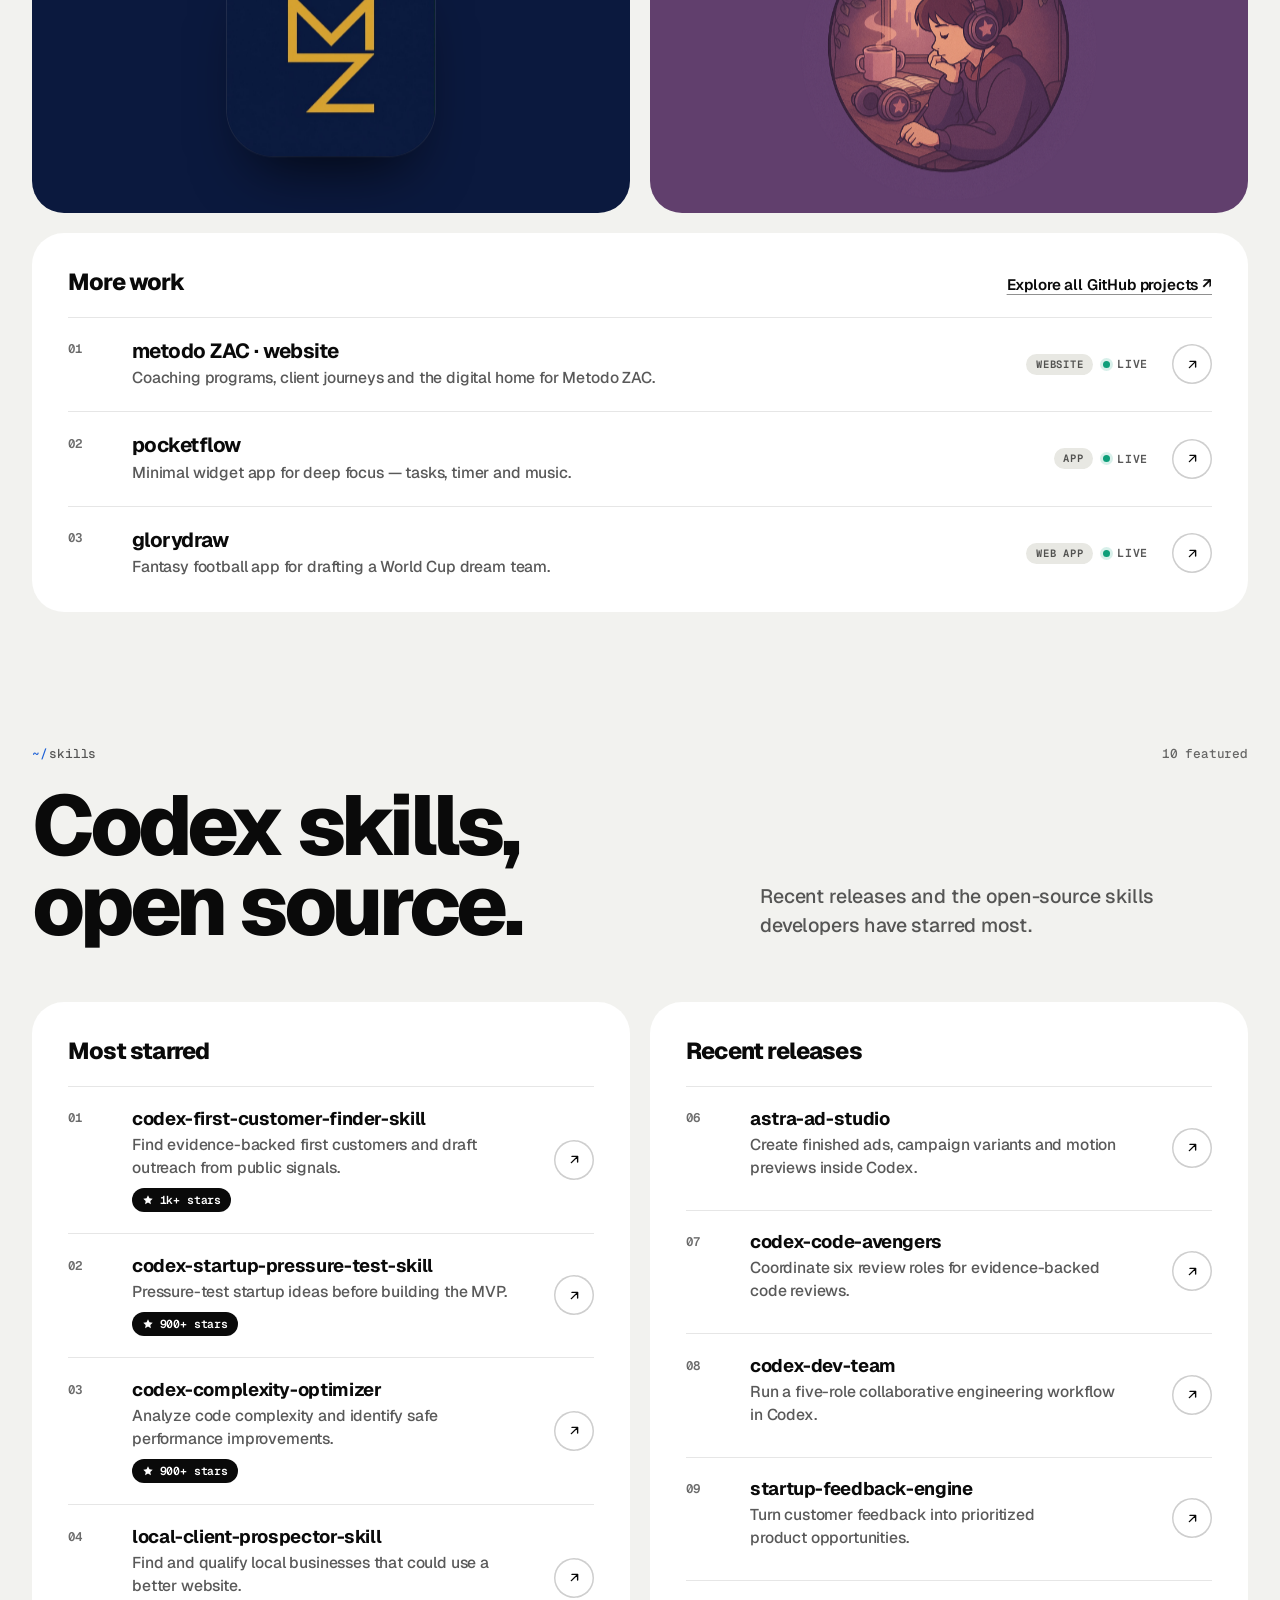
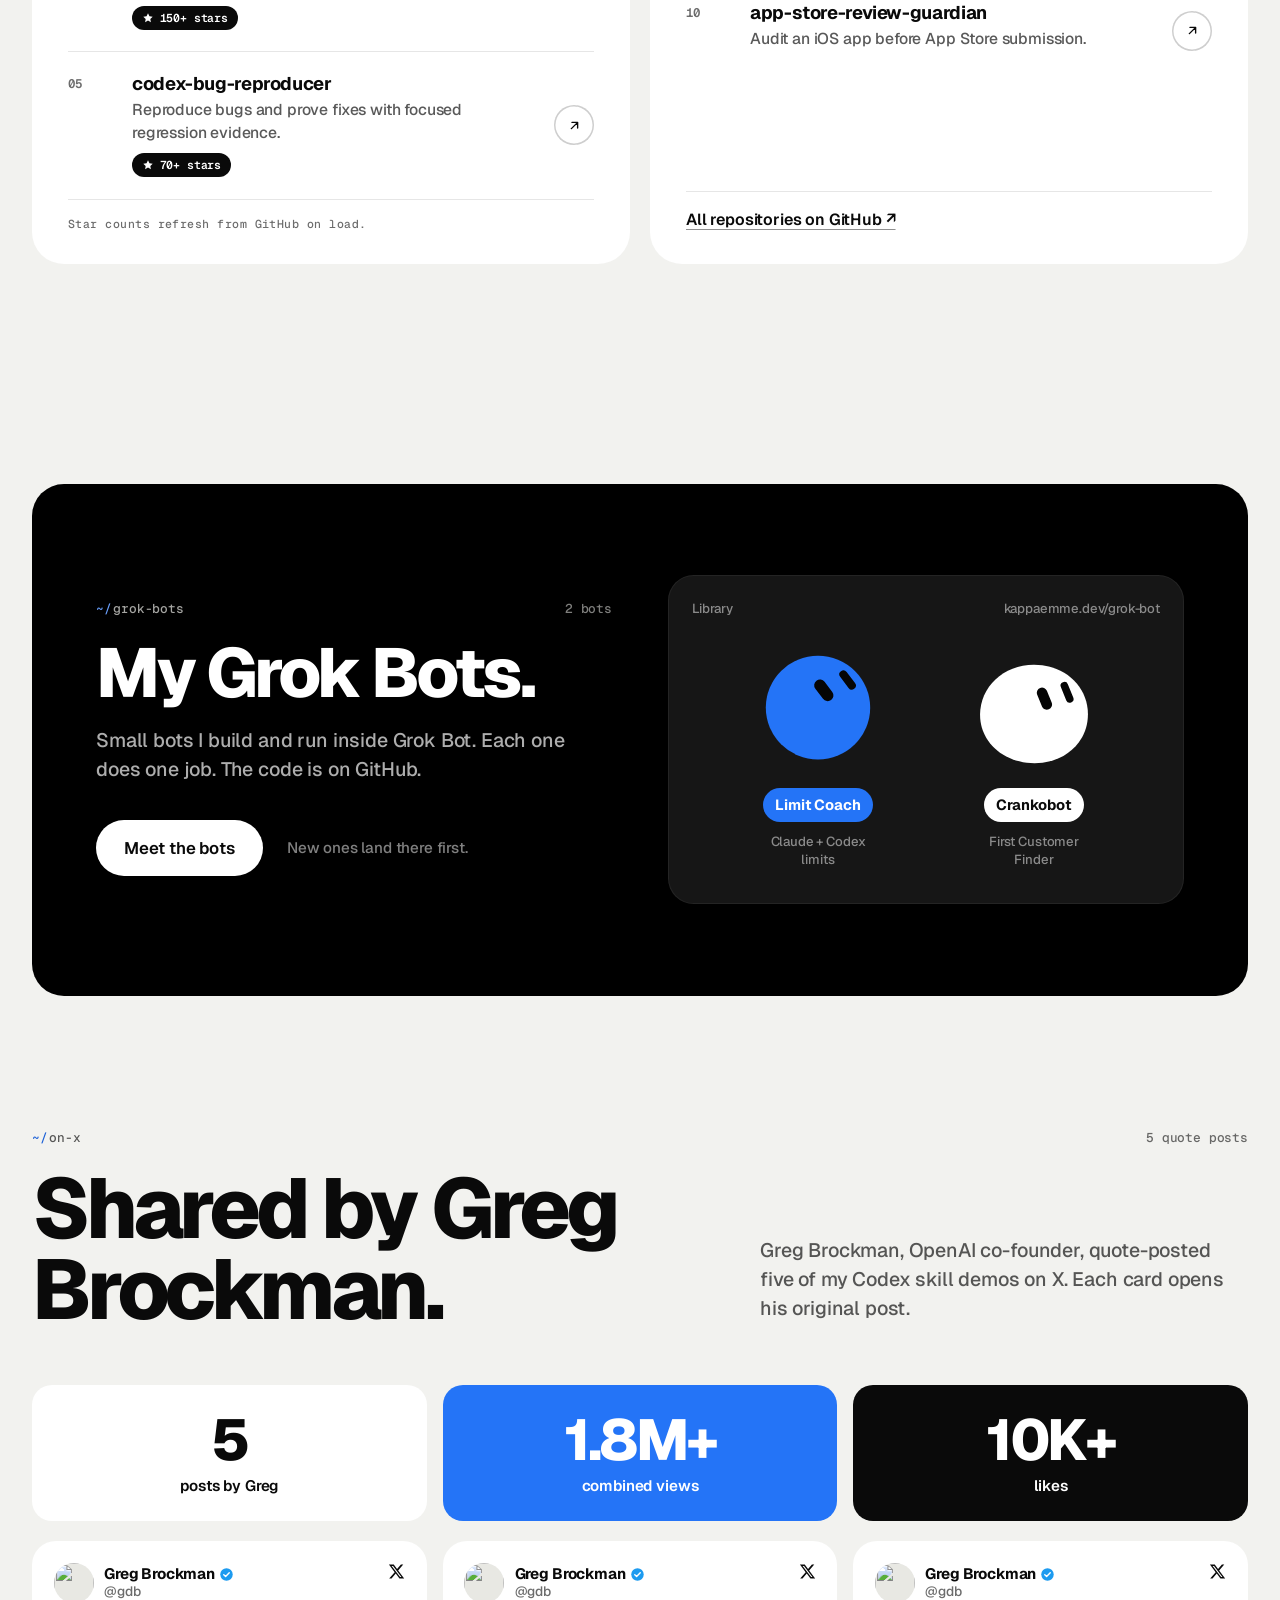
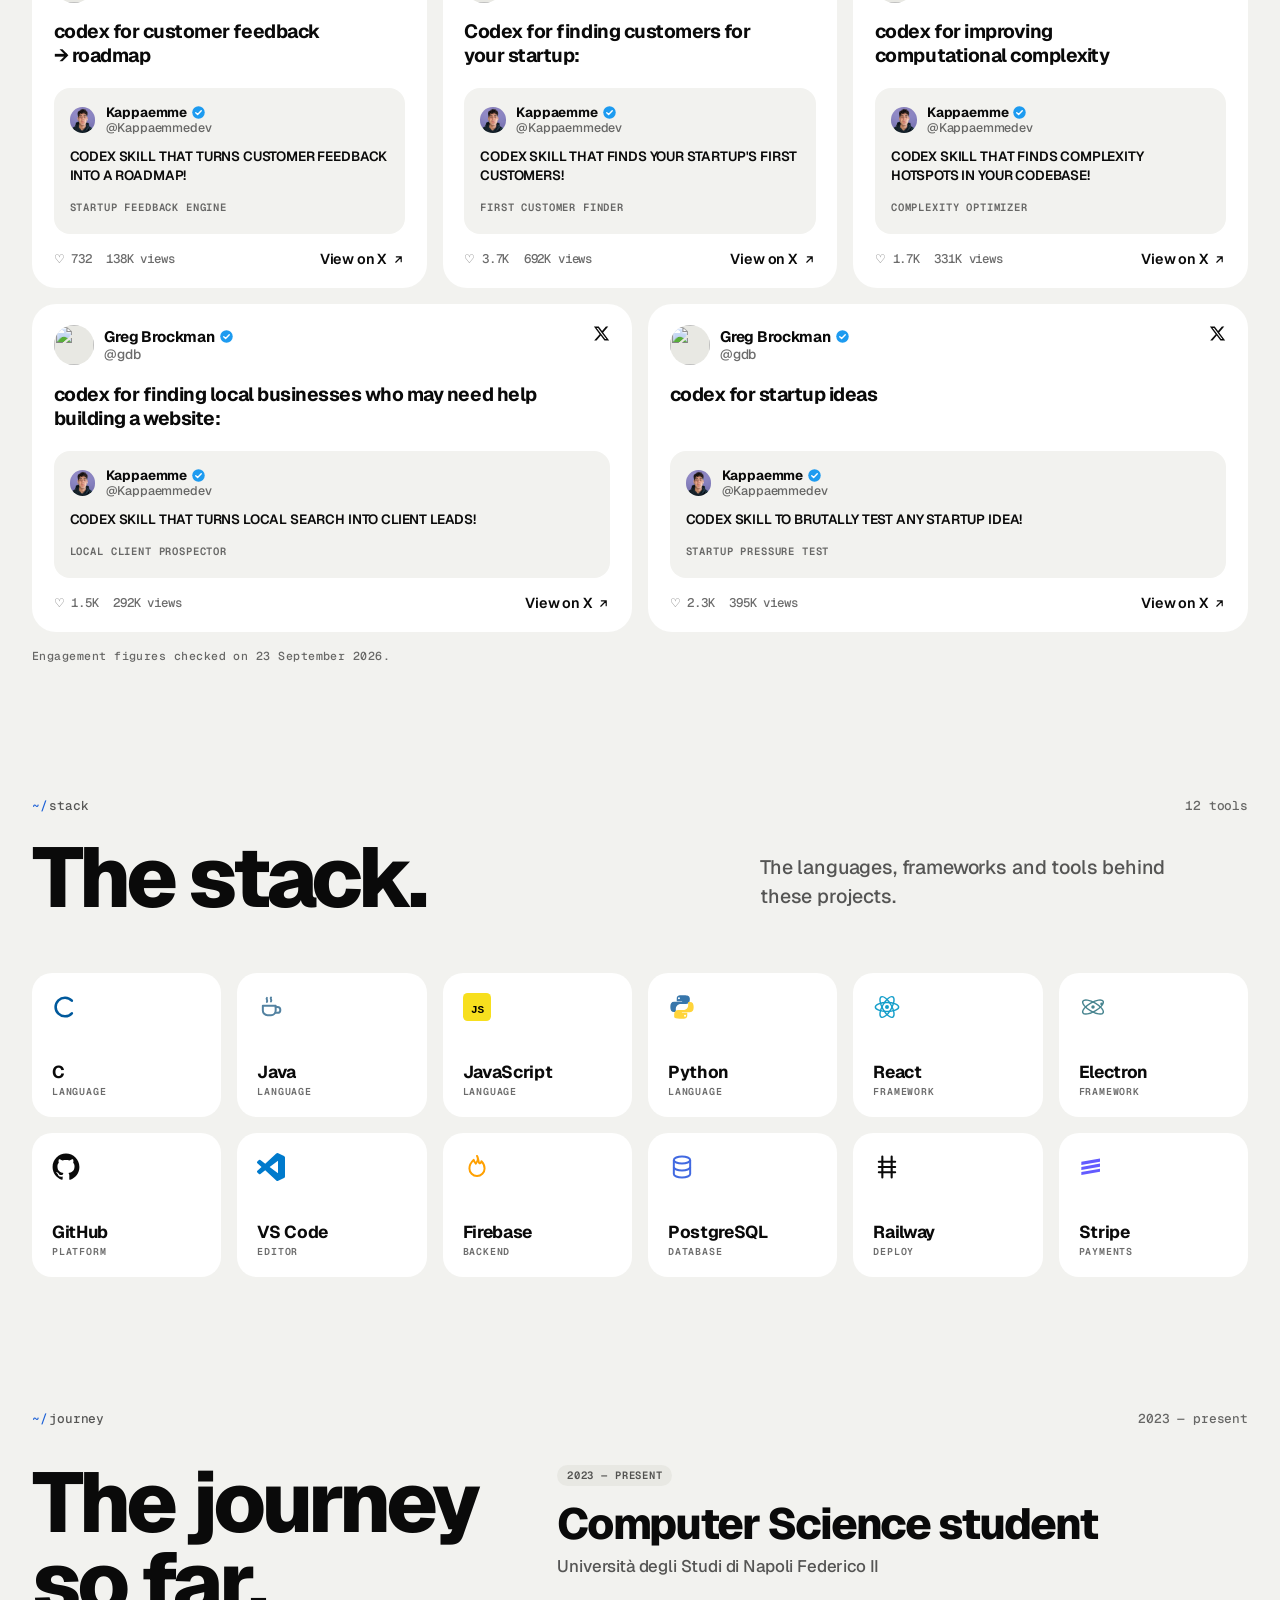
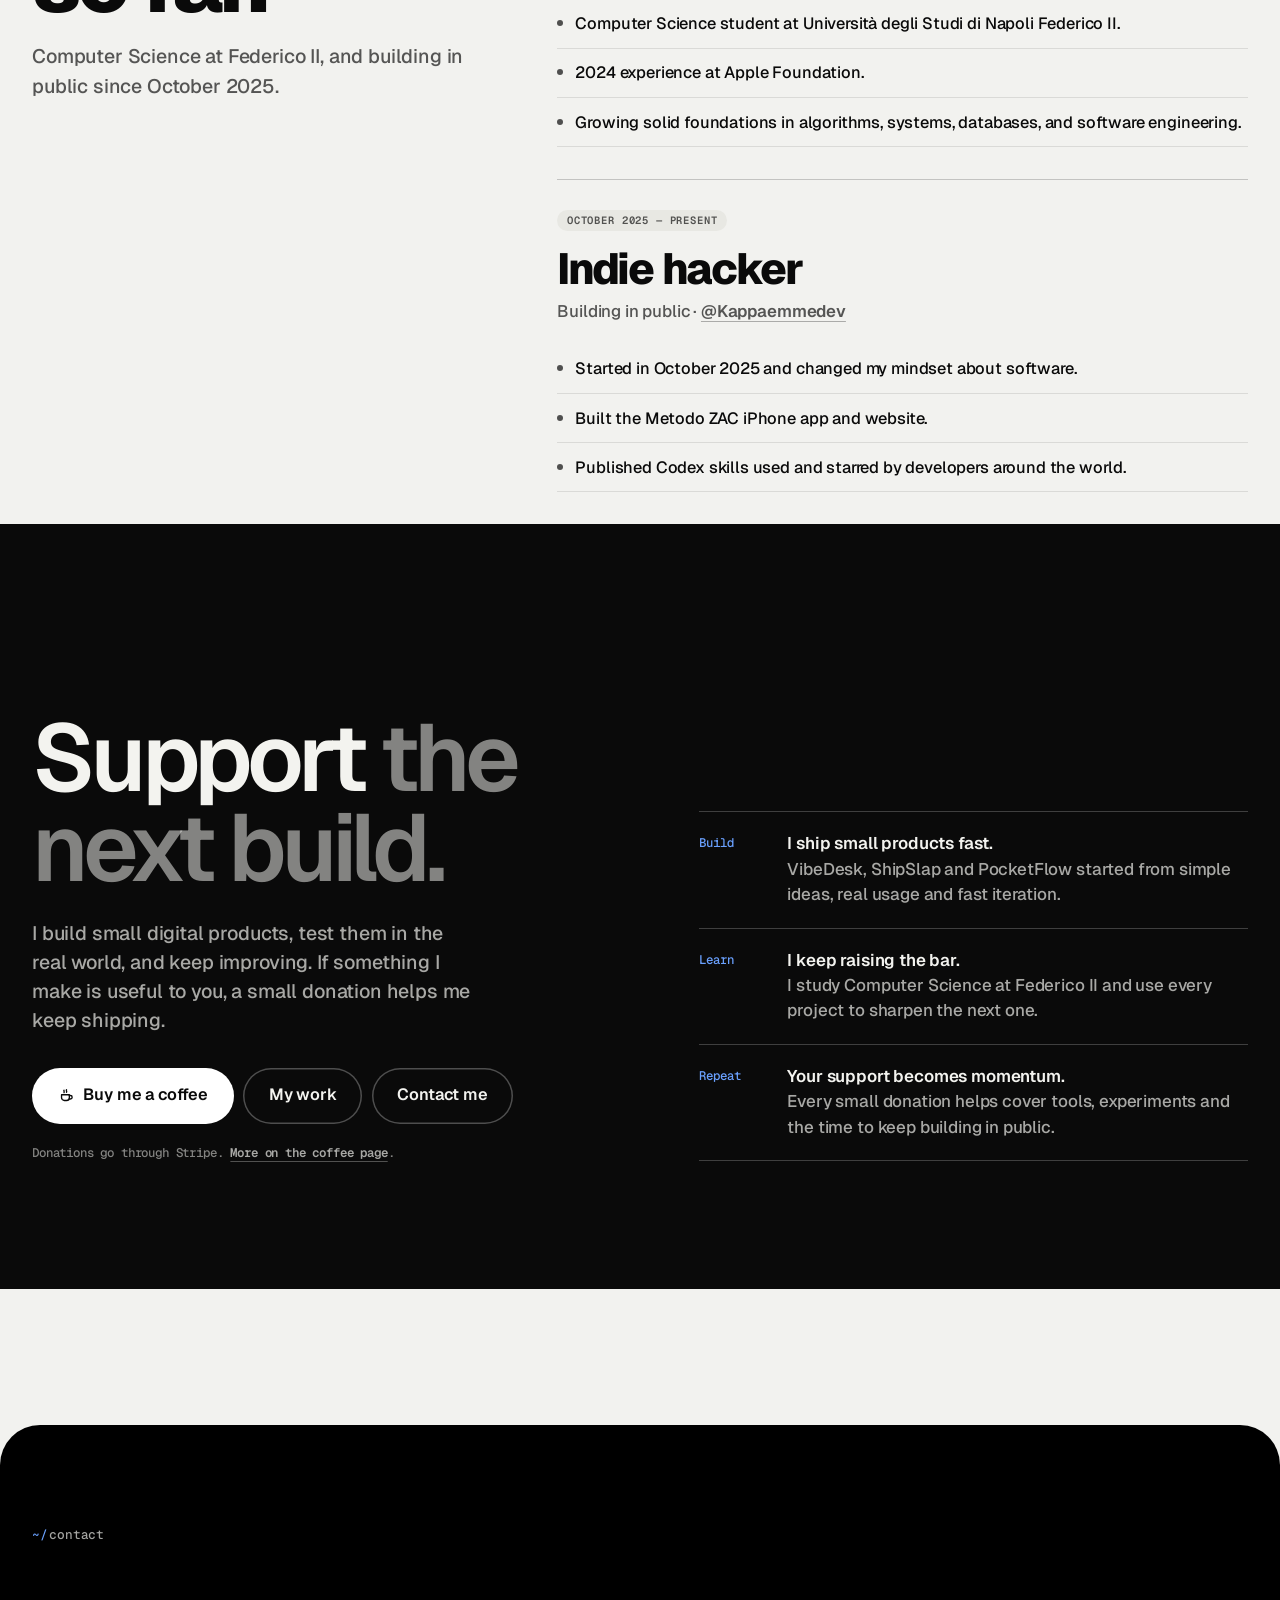
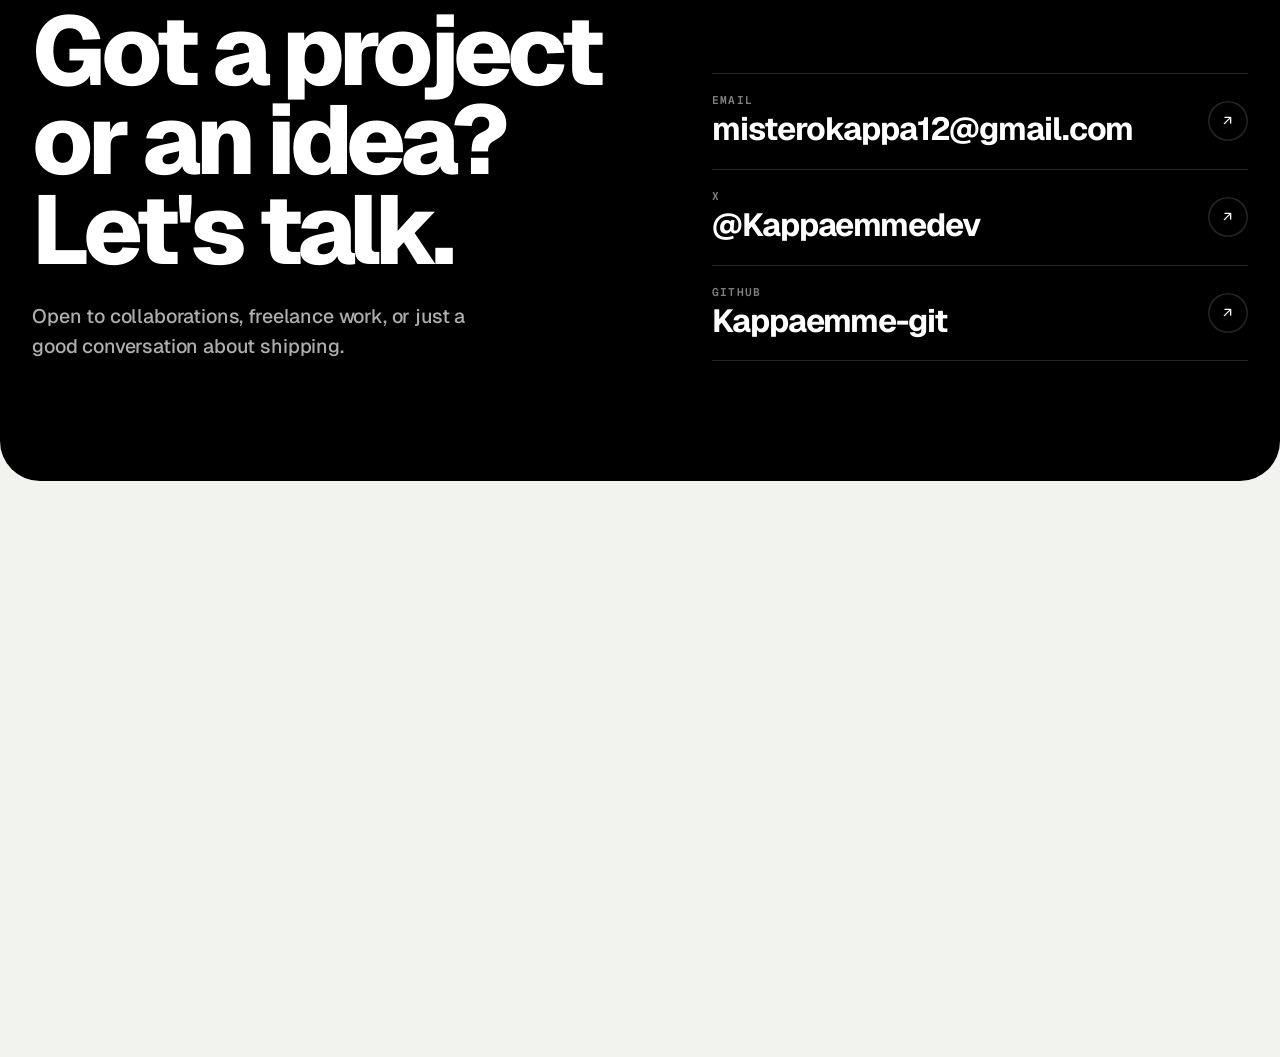
==== commit 3bfde4c2: "Grok Bot: restore original intro curtain, no tab transition; Skills command $use-Kappaemme's skill" ====
--- a/index.html
+++ b/index.html
@@ -403,7 +403,7 @@
     66% { transform: translateY(0) scale(1.06, .94); } 82% { transform: scale(.98, 1.02); } 100% { transform: none; }
   }
 
-  /* Bots CTA keeps its white pill while the shared scan handles navigation. */
+  /* Bots CTA keeps its white pill. */
   .gb-cta {
     display: inline-flex; align-items: center; justify-content: center;
     min-height: 3.5rem; padding: 0 1.75rem; border-radius: 999px; border: 0; background: #fff; cursor: pointer;
@@ -605,6 +605,7 @@
   .k-scan__line { position: absolute; left: 0; right: 0; top: 0; height: 2px; background: #2474F7; box-shadow: 0 0 16px 2px var(--lc-glow), 0 0 2px #2474F7; transform: translateY(-6px); }
   .k-scan__prompt { position: absolute; z-index: 1; top: 50%; left: 50%; display: flex; align-items: center; gap: 0; max-width: calc(100vw - 2rem); font: 500 clamp(.95rem, 3vw, 1.3rem)/1.2 var(--font-mono); white-space: nowrap; transform: translate(-50%, -50%); opacity: 0; }
   .k-scan__sig { margin-right: .45em; color: #2474F7; }
+  .k-scan.is-skill-command .k-scan__sig { margin-right: 0; }
   .k-scan__cmd { display: inline-block; }
   .k-scan__cursor { flex: none; width: .5em; height: 1em; background: #2474F7; opacity: 0; }
   .k-scan.is-out { visibility: visible; pointer-events: auto; }
@@ -661,7 +662,7 @@
     <nav class="k-links" aria-label="Sections">
       <a data-spy="products" href="#products">projects</a>
       <a data-spy="skills" href="#skills">skills</a>
-      <a data-spy="grok-bots" href="grok-bot/" data-scan>grok bots</a>
+      <a data-spy="grok-bots" href="grok-bot/">grok bots</a>
       <a data-spy="shared" href="#shared">on x</a>
       <a data-spy="stack" href="#stack">stack</a>
       <a data-spy="journey" href="#journey">journey</a>
@@ -679,7 +680,7 @@
     <ol class="k-sheet__list">
       <li style="--i:0"><a class="k-sheet__l" data-spy="products" href="#products">projects</a></li>
       <li style="--i:1"><a class="k-sheet__l" data-spy="skills" href="#skills">skills</a></li>
-      <li style="--i:2"><a class="k-sheet__l" data-spy="grok-bots" href="grok-bot/" data-scan>grok bots</a></li>
+      <li style="--i:2"><a class="k-sheet__l" data-spy="grok-bots" href="grok-bot/">grok bots</a></li>
       <li style="--i:3"><a class="k-sheet__l" data-spy="shared" href="#shared">on x</a></li>
       <li style="--i:4"><a class="k-sheet__l" data-spy="stack" href="#stack">stack</a></li>
       <li style="--i:5"><a class="k-sheet__l" data-spy="journey" href="#journey">journey</a></li>
@@ -1118,13 +1119,14 @@
     var a = e.target.closest && e.target.closest(".k-top .k-links a[data-scan], .k-sheet nav a[data-scan]");
     if (!a || reduce || !scan || e.defaultPrevented || e.button !== 0 || e.metaKey || e.ctrlKey || e.shiftKey || e.altKey || a.hasAttribute("download") || (a.target && a.target !== "_self")) return;
     var url = new URL(a.href, location.href);
-    if (!/^(https?:|file:)$/.test(url.protocol) || url.protocol !== location.protocol || url.origin !== location.origin || path(url) === path(location)) return;
+    var page = path(url).split("/").pop();
+    if (!/^(https?:|file:)$/.test(url.protocol) || url.protocol !== location.protocol || url.origin !== location.origin || path(url) === path(location) || page === "grok-bot") return;
     e.preventDefault();
     if (leaving) return;
     leaving = true;
-    var page = path(url).split("/").pop();
-    var command = "cd ~" + (page === "grok-bot" ? "/grok-bots" : page === "skills" || page === "coffee" ? "/" + page : "");
+    var command = page === "skills" ? "use-Kappaemme's skill" : "cd ~" + (page === "coffee" ? "/coffee" : "");
     var cmd = $(".k-scan__cmd", scan);
+    scan.classList.toggle("is-skill-command", page === "skills");
     typeScanCommand(cmd, command);
     clearTimeout(arrivalTimer);
     scan.style.display = "";
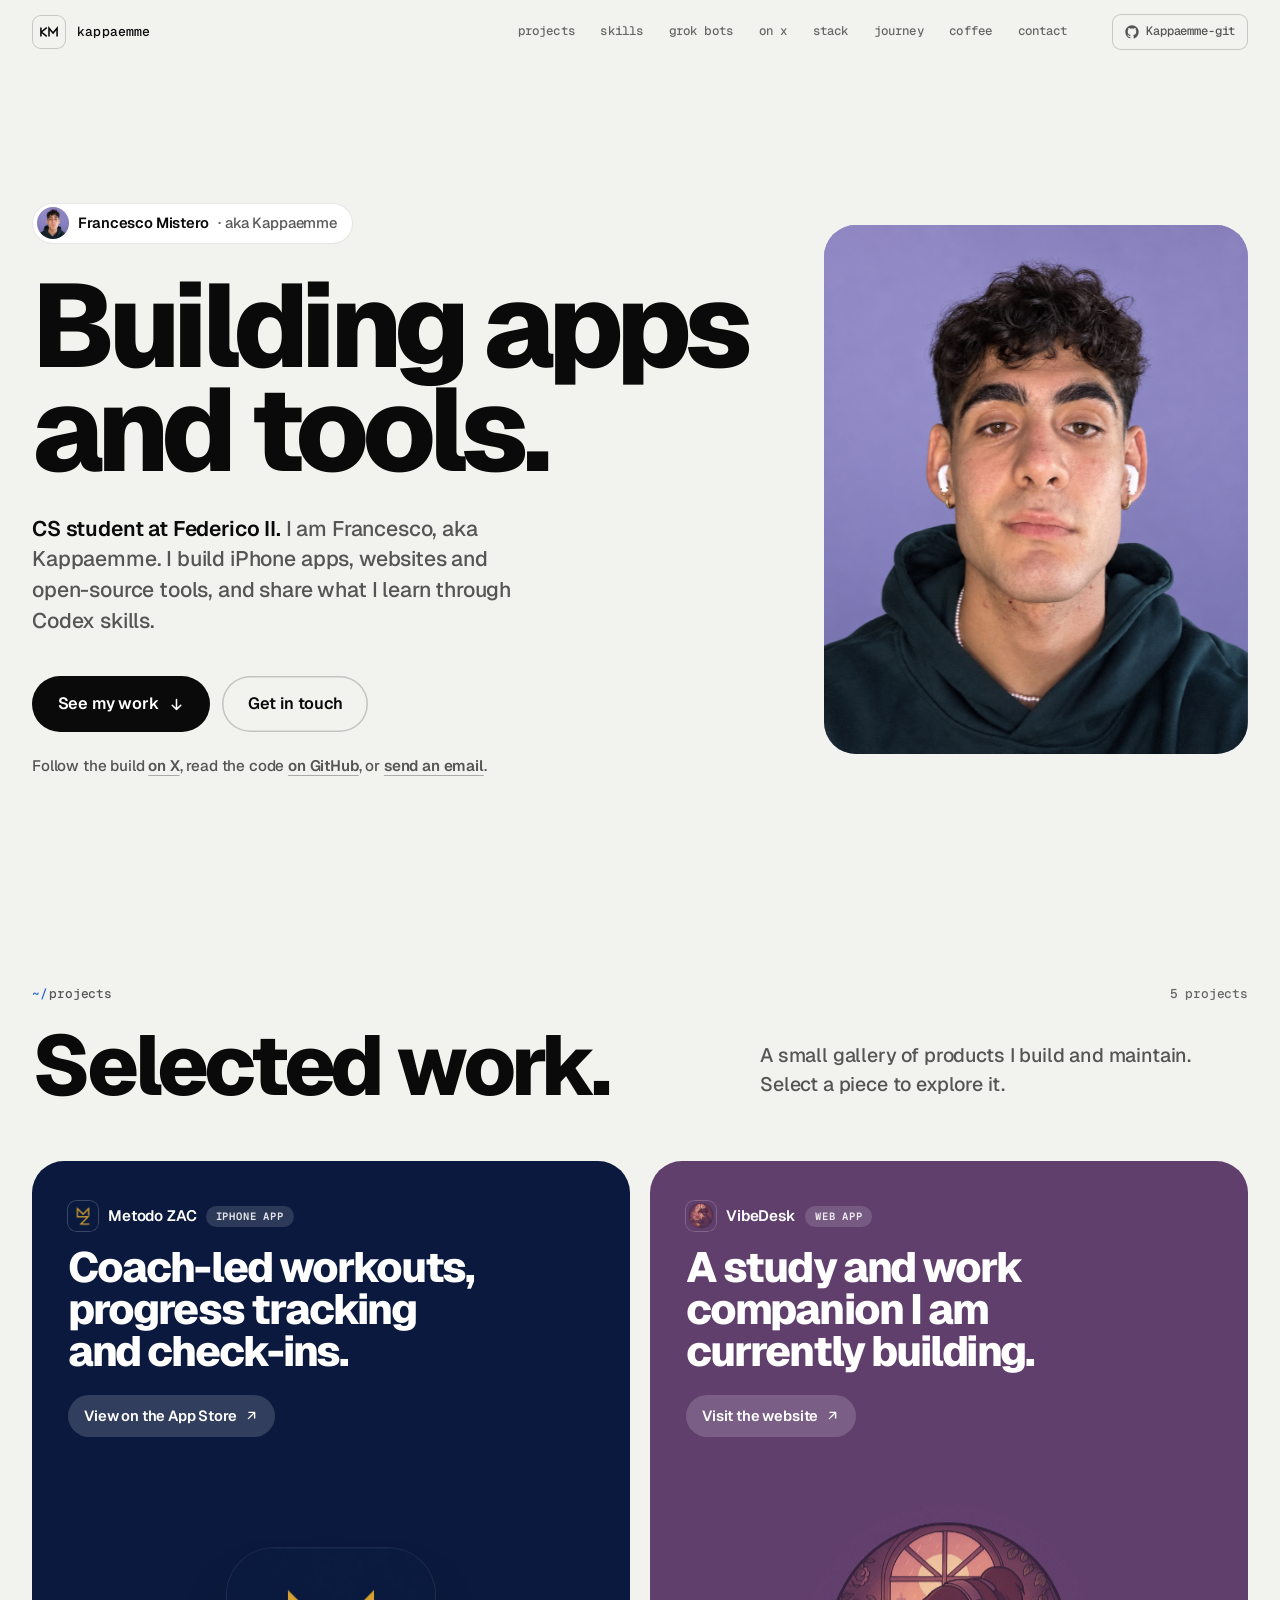
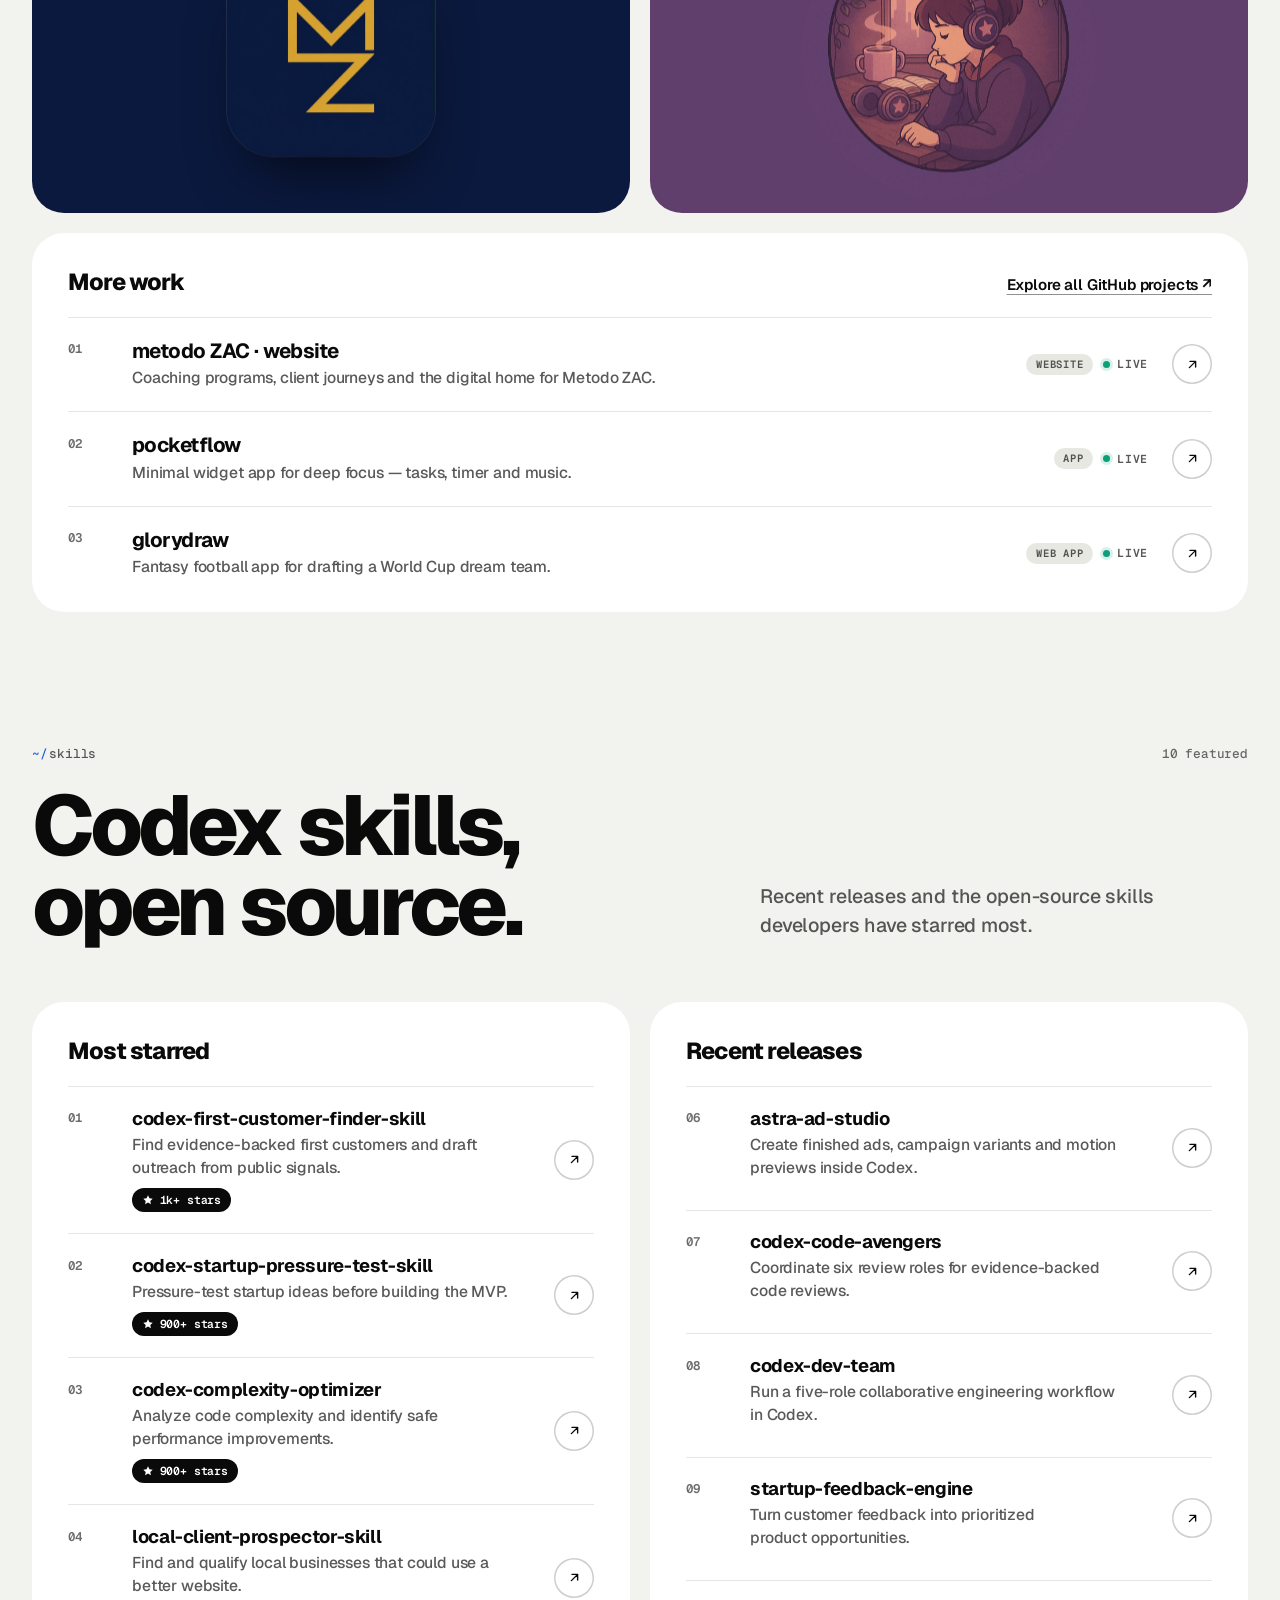
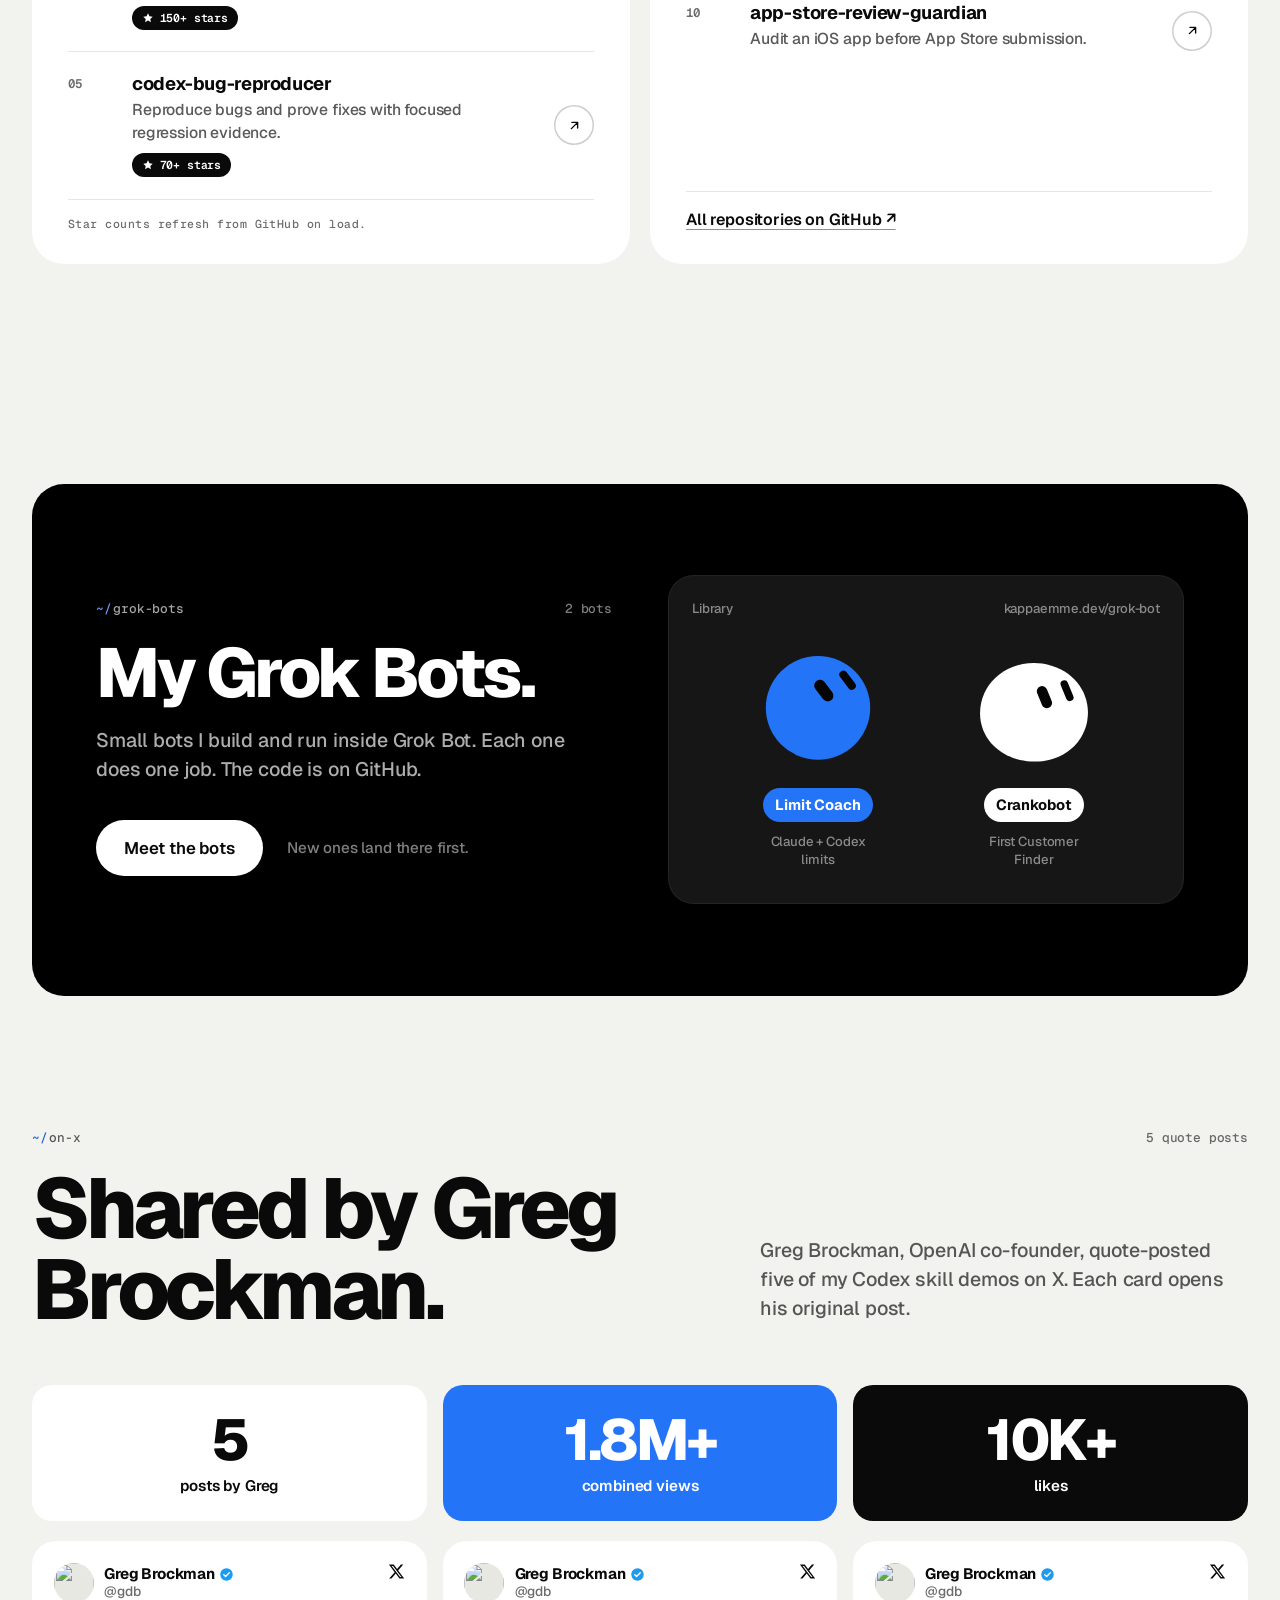
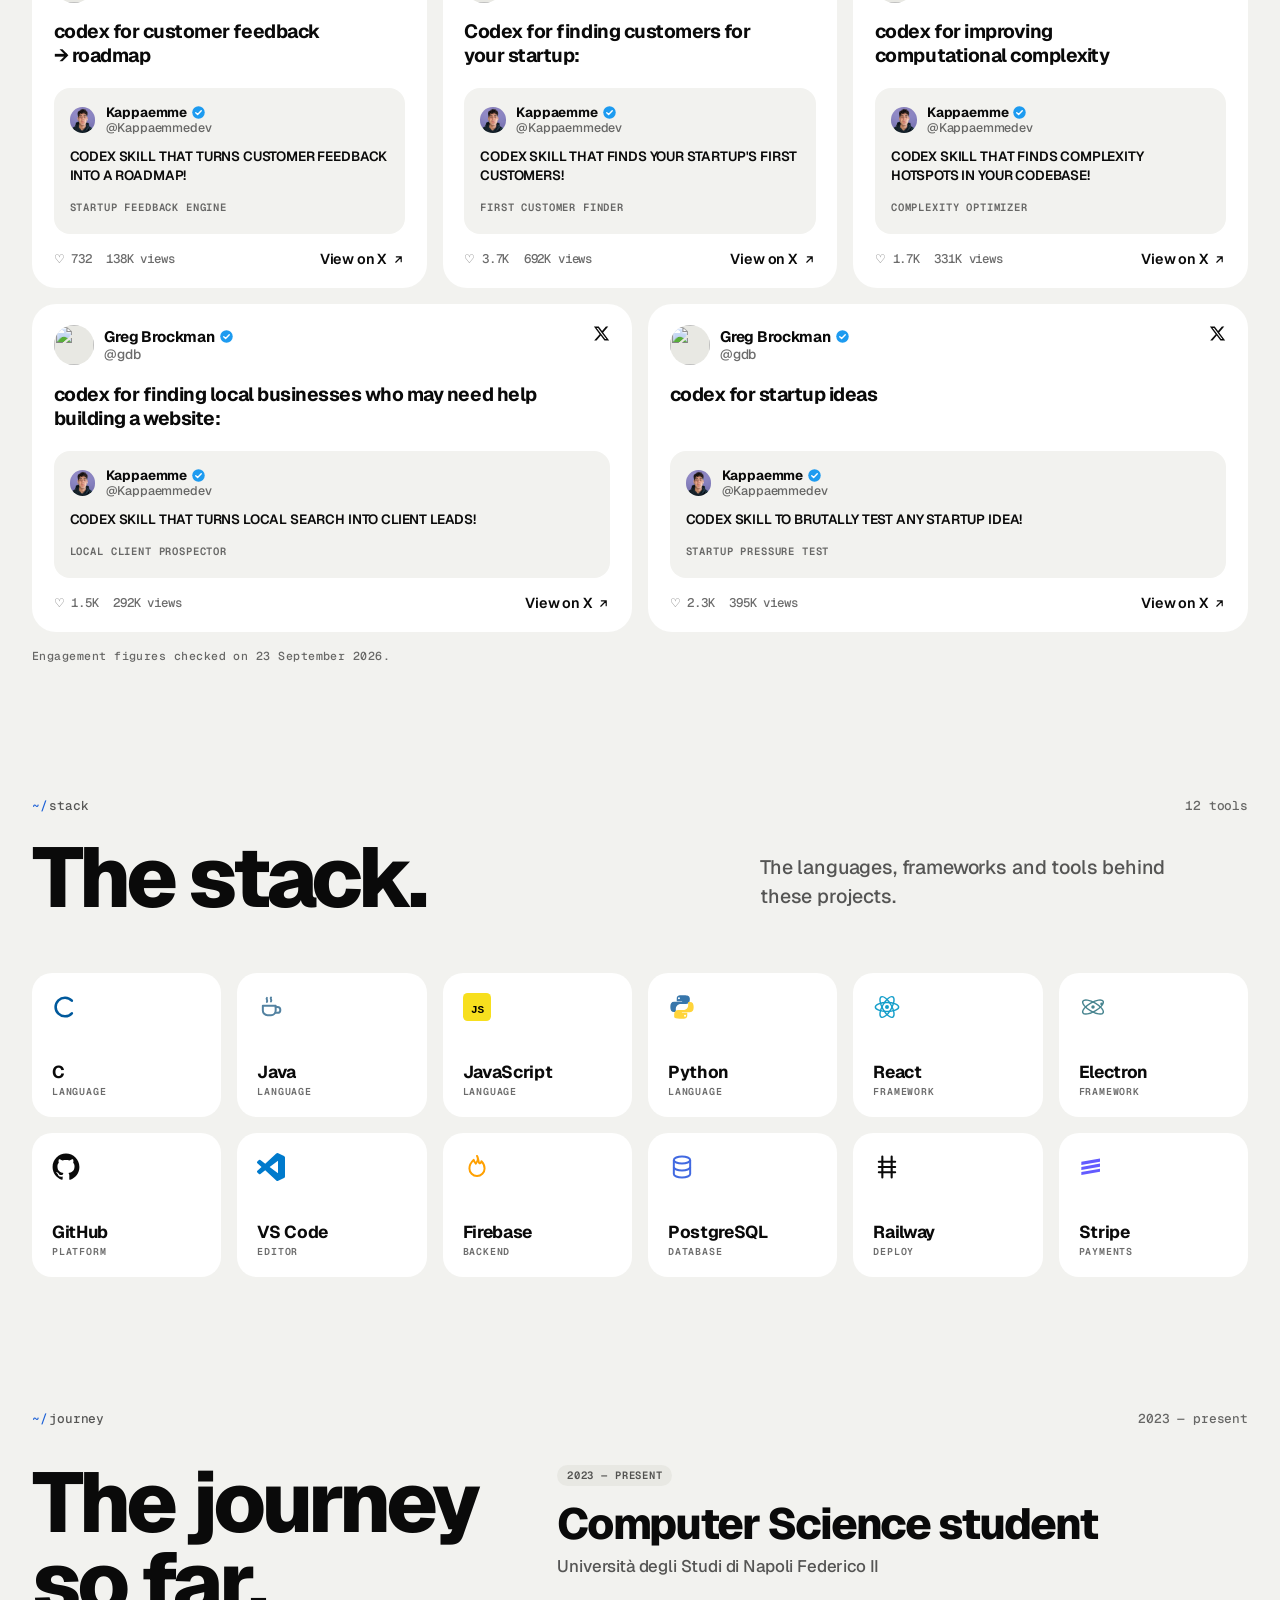
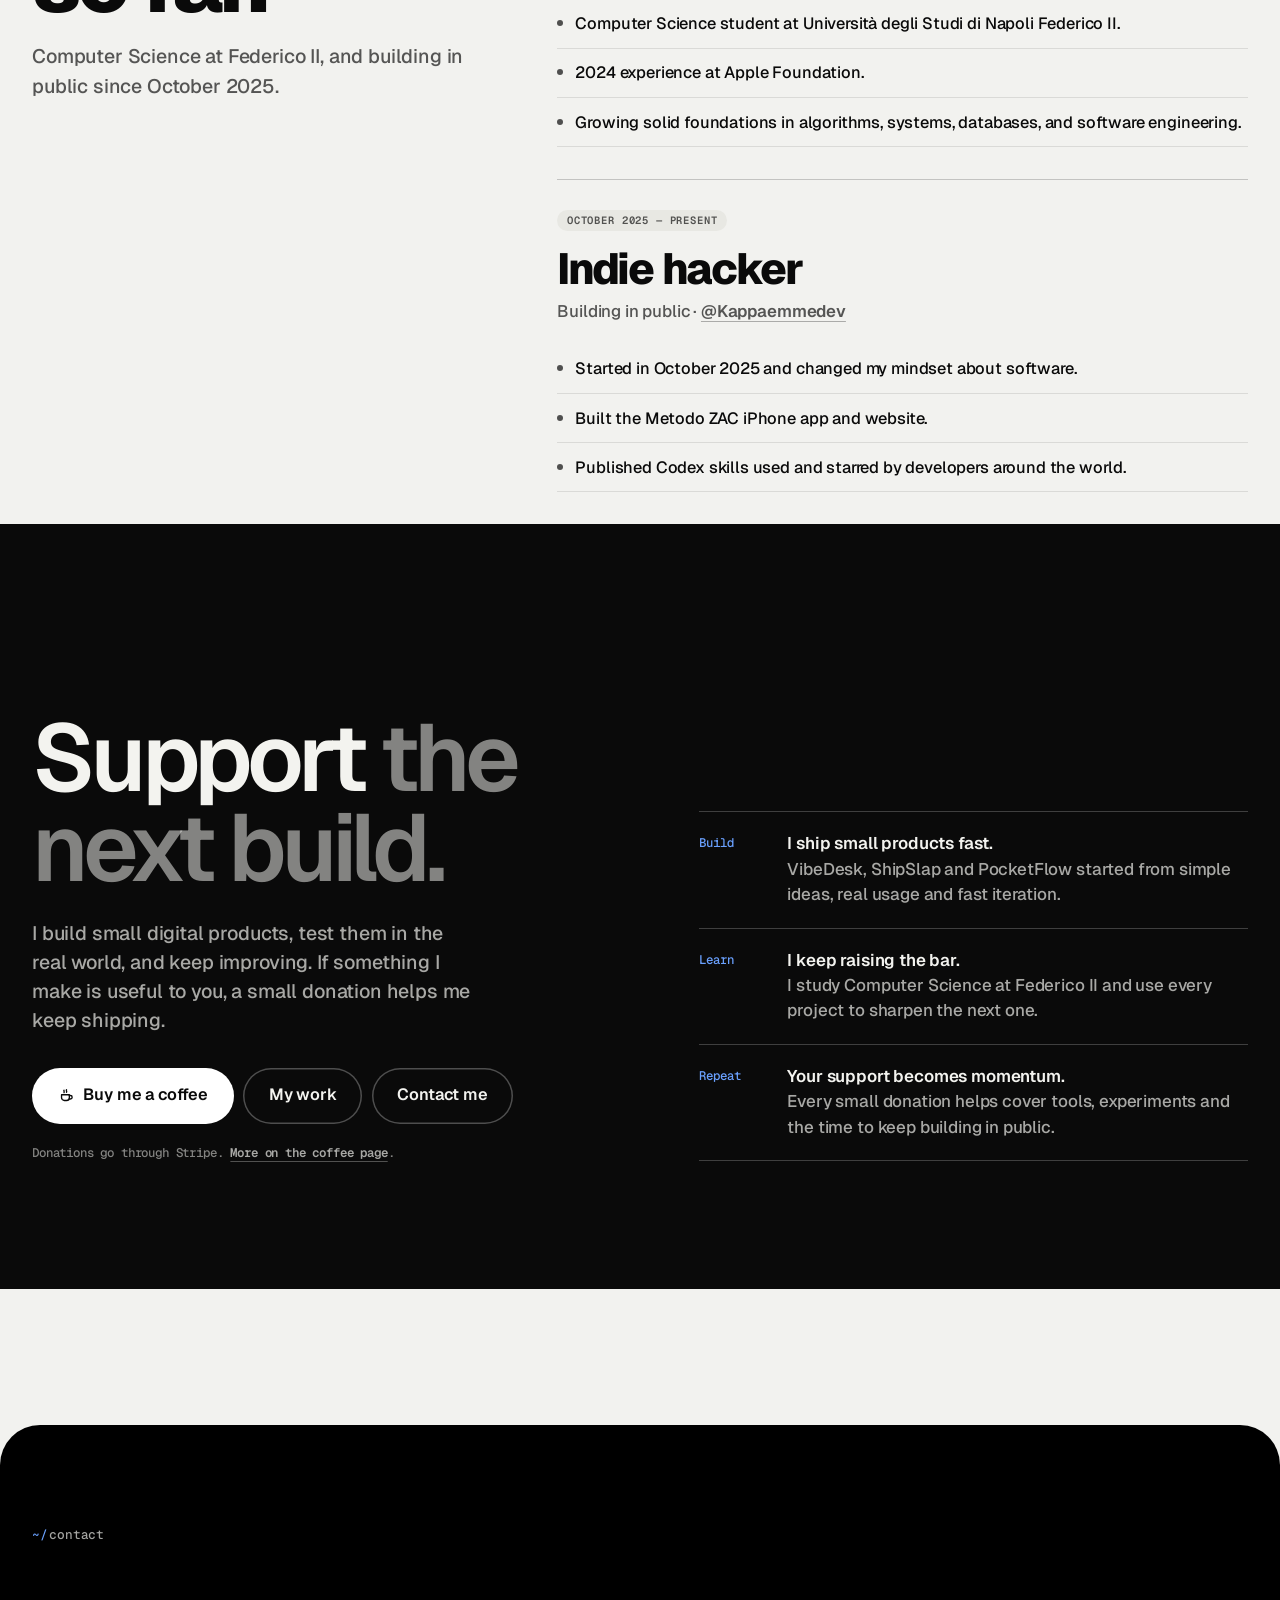
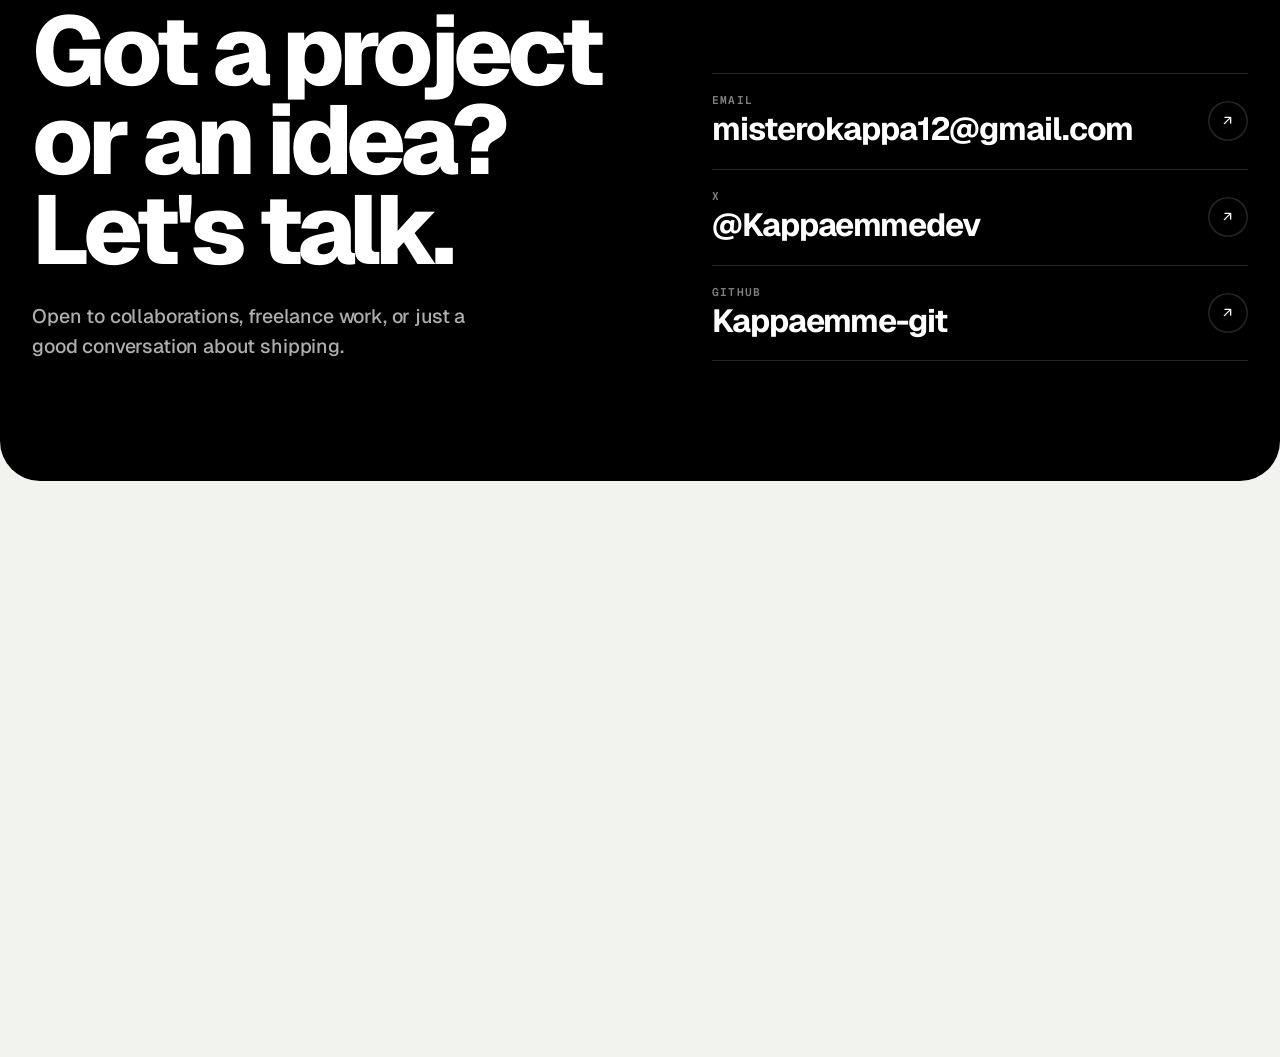
==== commit feb64c70: "v6: 3-frame Grok Bot intro (Welcome to my bots!), home nav skills/coffee to pages, new OG cards + me" ====
--- a/index.html
+++ b/index.html
@@ -14,17 +14,17 @@
 <meta property="og:title" content="Kappaemme — Francesco Mistero">
 <meta property="og:description" content="iPhone apps, websites, open-source tools and Codex skills by Francesco Mistero.">
 <meta property="og:url" content="https://kappaemme.dev/">
-<meta property="og:image" content="https://kappaemme.dev/images/og-preview.png">
-<meta property="og:image:secure_url" content="https://kappaemme.dev/images/og-preview.png">
+<meta property="og:image" content="https://kappaemme.dev/images/og/home.png">
+<meta property="og:image:secure_url" content="https://kappaemme.dev/images/og/home.png">
 <meta property="og:image:width" content="1200">
 <meta property="og:image:height" content="630">
-<meta property="og:image:alt" content="Francesco Mistero, Kappaemme, with his laptop.">
+<meta property="og:image:alt" content="Kappaemme.dev wordmark with a blue block cursor on a cream card.">
 <meta name="twitter:card" content="summary_large_image">
 <meta name="twitter:creator" content="@Kappaemmedev">
 <meta name="twitter:title" content="Kappaemme — Francesco Mistero">
 <meta name="twitter:description" content="iPhone apps, websites, open-source tools and Codex skills by Francesco Mistero.">
-<meta name="twitter:image" content="https://kappaemme.dev/images/og-preview.png">
-<meta name="twitter:image:alt" content="Francesco Mistero, Kappaemme, with his laptop.">
+<meta name="twitter:image" content="https://kappaemme.dev/images/og/home.png">
+<meta name="twitter:image:alt" content="Kappaemme.dev wordmark with a blue block cursor on a cream card.">
 
 <link rel="icon" type="image/svg+xml" href="images/kappaemme-favicon.svg">
 <link rel="preconnect" href="https://fonts.googleapis.com">
@@ -549,7 +549,7 @@
   .reveal--armed, .reveal--armed .reveal__art { transition: opacity .85s var(--ease-out), transform .9s var(--ease-out); }
   .reveal--armed .reveal__art { opacity: 0; transform: translateY(16px) rotate(-3.5deg) scale(.94); transition-delay: .12s; }
   .reveal--in, .reveal--in .reveal__art { opacity: 1; transform: none; }
-  [data-parallax] { will-change: transform; }
+  @media (prefers-reduced-motion: no-preference) { [data-parallax] { will-change: transform; } }
 
   /* ════════════════════════════════════════════════════════════════
      SHARED — footer, fixed underneath, revealed as the page lifts off it
@@ -622,6 +622,22 @@
   @keyframes scan-line-in { 85% { opacity: 1; } to { transform: translateY(100vh); opacity: 0; } }
   html[data-scan="in"] { --enter: .38s; }
 
+  @media (max-width: 639px) {
+    :root { --footer-h: 43rem; }
+    main [id] { scroll-margin-top: calc(var(--top-h) + 1.5rem); }
+    .k-sheet__foot a { display: inline-flex; align-items: center; min-width: 44px; min-height: 44px; }
+    .k-mark { align-items: center; min-height: 44px; font-size: clamp(2rem, 8.6vw, 3.5rem); }
+    .footer-link { display: inline-flex; align-items: center; min-width: 44px; min-height: 44px; padding: .3rem 0; font-size: .9rem; white-space: normal; overflow-wrap: anywhere; }
+    .footer-nav { grid-template-columns: repeat(2, minmax(0, 1fr)); }
+    .footer-nav > * { min-width: 0; }
+    .k-row { grid-template-columns: 1.6rem minmax(0, 1fr) 2.75rem; }
+    .k-row__go { width: 2.75rem; height: 2.75rem; }
+    .k-row__desc, .k-quote p { font-size: 1rem; }
+    .k-stat span, .k-crew__item small, .k-post__open { font-size: .95rem; }
+    .k-pill-link { min-height: 44px; }
+    .k-reach span { overflow-wrap: anywhere; }
+  }
+
   /* ════════════════════════════════════════════════════════════════
      Reduced motion — everything reads, nothing moves
      ════════════════════════════════════════════════════════════════ */
@@ -661,12 +677,12 @@
     <a class="k-brand" href="./" aria-label="Kappaemme home"><span class="k-brand__mark"><img src="images/kappaemme-mark.svg" alt="" width="20" height="12"></span><span class="k-brand__name">kappaemme</span></a>
     <nav class="k-links" aria-label="Sections">
       <a data-spy="products" href="#products">projects</a>
-      <a data-spy="skills" href="#skills">skills</a>
-      <a data-spy="grok-bots" href="grok-bot/">grok bots</a>
+      <a data-scan href="skills/">skills</a>
+      <a href="grok-bot/">grok bots</a>
       <a data-spy="shared" href="#shared">on x</a>
       <a data-spy="stack" href="#stack">stack</a>
       <a data-spy="journey" href="#journey">journey</a>
-      <a data-spy="coffee" href="#coffee">coffee</a>
+      <a data-scan href="coffee/">coffee</a>
       <a data-spy="contact" href="#contact">contact</a>
       <span class="k-caret" aria-hidden="true"></span>
     </nav>
@@ -679,12 +695,12 @@
   <nav aria-label="Sections">
     <ol class="k-sheet__list">
       <li style="--i:0"><a class="k-sheet__l" data-spy="products" href="#products">projects</a></li>
-      <li style="--i:1"><a class="k-sheet__l" data-spy="skills" href="#skills">skills</a></li>
-      <li style="--i:2"><a class="k-sheet__l" data-spy="grok-bots" href="grok-bot/">grok bots</a></li>
+      <li style="--i:1"><a class="k-sheet__l" data-scan href="skills/">skills</a></li>
+      <li style="--i:2"><a class="k-sheet__l" href="grok-bot/">grok bots</a></li>
       <li style="--i:3"><a class="k-sheet__l" data-spy="shared" href="#shared">on x</a></li>
       <li style="--i:4"><a class="k-sheet__l" data-spy="stack" href="#stack">stack</a></li>
       <li style="--i:5"><a class="k-sheet__l" data-spy="journey" href="#journey">journey</a></li>
-      <li style="--i:6"><a class="k-sheet__l" data-spy="coffee" href="#coffee">coffee</a></li>
+      <li style="--i:6"><a class="k-sheet__l" data-scan href="coffee/">coffee</a></li>
       <li style="--i:7"><a class="k-sheet__l" data-spy="contact" href="#contact">contact</a></li>
     </ol>
   </nav>
@@ -731,7 +747,7 @@
       <div class="k-features" data-stagger>
         <a class="k-tile k-tile--zac reveal" href="https://apps.apple.com/it/app/metodo-zac/id6800744272" aria-label="Metodo ZAC, iPhone app. View on the App Store">
           <div class="k-tile__copy">
-            <p class="k-tile__label"><img class="k-tile__chip" src="images/metodo-zac-app-icon.jpg" alt="" width="64" height="64">Metodo ZAC<span class="k-badge k-badge--on-dark">iPhone app</span></p>
+            <p class="k-tile__label"><img class="k-tile__chip" src="images/metodo-zac-app-icon.jpg" alt="" width="64" height="64" loading="lazy" decoding="async">Metodo ZAC<span class="k-badge k-badge--on-dark">iPhone app</span></p>
             <h3>Coach-led workouts, progress tracking and check-ins.</h3>
             <span class="k-pill-link">View on the App Store <svg aria-hidden="true"><use href="#i-ne"/></svg></span>
           </div>
@@ -739,7 +755,7 @@
         </a>
         <a class="k-tile k-tile--vibe reveal" href="https://www.vibedesk.online/" aria-label="VibeDesk, web app. Visit the website">
           <div class="k-tile__copy">
-            <p class="k-tile__label"><img class="k-tile__chip" src="images/vibedesk-icon.png" alt="" width="64" height="64">VibeDesk<span class="k-badge k-badge--on-dark">Web app</span></p>
+            <p class="k-tile__label"><img class="k-tile__chip" src="images/vibedesk-icon.png" alt="" width="64" height="64" loading="lazy" decoding="async">VibeDesk<span class="k-badge k-badge--on-dark">Web app</span></p>
             <h3>A study and work companion I am currently building.</h3>
             <span class="k-pill-link">Visit the website <svg aria-hidden="true"><use href="#i-ne"/></svg></span>
           </div>
@@ -876,12 +892,12 @@
           <p class="k-gpanel__head"><span>Library</span><span>kappaemme.dev/grok-bot</span></p>
           <ul class="k-crew" aria-label="Bots in the library">
             <li><a class="k-crew__item" href="grok-bot/#bot-limit-coach">
-              <span class="k-crew__bot"><img src="grok-bot/assets/limit-coach-animated.svg" alt="" width="100" height="112"></span>
+              <span class="k-crew__bot"><img src="grok-bot/assets/limit-coach-animated.svg" alt="" width="100" height="112" loading="lazy" decoding="async"></span>
               <span class="k-label k-label--blue">Limit Coach</span>
               <small>Claude + Codex limits</small>
             </a></li>
             <li><a class="k-crew__item" href="grok-bot/#bot-crankobot">
-              <span class="k-crew__bot"><img src="grok-bot/assets/crankobot-animated.svg" alt="" width="100" height="112"></span>
+              <span class="k-crew__bot"><img src="grok-bot/assets/crankobot-animated.svg" alt="" width="100" height="112" loading="lazy" decoding="async"></span>
               <span class="k-label k-label--white">Crankobot</span>
               <small>First Customer Finder</small>
             </a></li>
@@ -908,33 +924,33 @@
 
       <div class="k-posts" data-stagger>
         <a class="k-post reveal" href="https://x.com/gdb/status/2084074129930772953" target="_blank" rel="noopener noreferrer" aria-label="Open Greg Brockman's X post about Startup Feedback Engine">
-          <span class="k-who"><img class="k-avatar" src="https://pbs.twimg.com/profile_images/1347621377503711233/bHg3ipfD_x96.jpg" alt="" loading="lazy" decoding="async"><span><b>Greg Brockman <svg class="k-verified" aria-label="Verified account"><use href="#i-check"/></svg></b><small>@gdb</small></span><svg class="k-post__x" aria-hidden="true"><use href="#i-x"/></svg></span>
+          <span class="k-who"><img class="k-avatar" src="https://pbs.twimg.com/profile_images/1347621377503711233/bHg3ipfD_x96.jpg" alt="" loading="lazy" decoding="async" width="40" height="40"><span><b>Greg Brockman <svg class="k-verified" aria-label="Verified account"><use href="#i-check"/></svg></b><small>@gdb</small></span><svg class="k-post__x" aria-hidden="true"><use href="#i-x"/></svg></span>
           <span class="k-post__text">codex for customer feedback → roadmap</span>
-          <span class="k-quote"><span class="k-who"><img class="k-avatar" src="images/me.jpg" alt="" loading="lazy" decoding="async"><span><b>Kappaemme <svg class="k-verified" aria-label="Verified account"><use href="#i-check"/></svg></b><small>@Kappaemmedev</small></span></span><p>CODEX SKILL THAT TURNS CUSTOMER FEEDBACK INTO A ROADMAP!</p><span class="k-mono">Startup Feedback Engine</span></span>
+          <span class="k-quote"><span class="k-who"><img class="k-avatar" src="images/me.jpg" alt="" loading="lazy" decoding="async" width="40" height="40"><span><b>Kappaemme <svg class="k-verified" aria-label="Verified account"><use href="#i-check"/></svg></b><small>@Kappaemmedev</small></span></span><p>CODEX SKILL THAT TURNS CUSTOMER FEEDBACK INTO A ROADMAP!</p><span class="k-mono">Startup Feedback Engine</span></span>
           <span class="k-post__meta"><span>♡ 732</span><span>138K views</span><span class="k-post__open">View on X <svg aria-hidden="true"><use href="#i-ne"/></svg></span></span>
         </a>
         <a class="k-post reveal" href="https://x.com/gdb/status/2076686329686171666" target="_blank" rel="noopener noreferrer" aria-label="Open Greg Brockman's X post about First Customer Finder">
-          <span class="k-who"><img class="k-avatar" src="https://pbs.twimg.com/profile_images/1347621377503711233/bHg3ipfD_x96.jpg" alt="" loading="lazy" decoding="async"><span><b>Greg Brockman <svg class="k-verified" aria-label="Verified account"><use href="#i-check"/></svg></b><small>@gdb</small></span><svg class="k-post__x" aria-hidden="true"><use href="#i-x"/></svg></span>
+          <span class="k-who"><img class="k-avatar" src="https://pbs.twimg.com/profile_images/1347621377503711233/bHg3ipfD_x96.jpg" alt="" loading="lazy" decoding="async" width="40" height="40"><span><b>Greg Brockman <svg class="k-verified" aria-label="Verified account"><use href="#i-check"/></svg></b><small>@gdb</small></span><svg class="k-post__x" aria-hidden="true"><use href="#i-x"/></svg></span>
           <span class="k-post__text">Codex for finding customers for your startup:</span>
-          <span class="k-quote"><span class="k-who"><img class="k-avatar" src="images/me.jpg" alt="" loading="lazy" decoding="async"><span><b>Kappaemme <svg class="k-verified" aria-label="Verified account"><use href="#i-check"/></svg></b><small>@Kappaemmedev</small></span></span><p>CODEX SKILL THAT FINDS YOUR STARTUP'S FIRST CUSTOMERS!</p><span class="k-mono">First Customer Finder</span></span>
+          <span class="k-quote"><span class="k-who"><img class="k-avatar" src="images/me.jpg" alt="" loading="lazy" decoding="async" width="40" height="40"><span><b>Kappaemme <svg class="k-verified" aria-label="Verified account"><use href="#i-check"/></svg></b><small>@Kappaemmedev</small></span></span><p>CODEX SKILL THAT FINDS YOUR STARTUP'S FIRST CUSTOMERS!</p><span class="k-mono">First Customer Finder</span></span>
           <span class="k-post__meta"><span>♡ 3.7K</span><span>692K views</span><span class="k-post__open">View on X <svg aria-hidden="true"><use href="#i-ne"/></svg></span></span>
         </a>
         <a class="k-post reveal" href="https://x.com/gdb/status/2055646916499714488" target="_blank" rel="noopener noreferrer" aria-label="Open Greg Brockman's X post about Complexity Optimizer">
-          <span class="k-who"><img class="k-avatar" src="https://pbs.twimg.com/profile_images/1347621377503711233/bHg3ipfD_x96.jpg" alt="" loading="lazy" decoding="async"><span><b>Greg Brockman <svg class="k-verified" aria-label="Verified account"><use href="#i-check"/></svg></b><small>@gdb</small></span><svg class="k-post__x" aria-hidden="true"><use href="#i-x"/></svg></span>
+          <span class="k-who"><img class="k-avatar" src="https://pbs.twimg.com/profile_images/1347621377503711233/bHg3ipfD_x96.jpg" alt="" loading="lazy" decoding="async" width="40" height="40"><span><b>Greg Brockman <svg class="k-verified" aria-label="Verified account"><use href="#i-check"/></svg></b><small>@gdb</small></span><svg class="k-post__x" aria-hidden="true"><use href="#i-x"/></svg></span>
           <span class="k-post__text">codex for improving computational complexity</span>
-          <span class="k-quote"><span class="k-who"><img class="k-avatar" src="images/me.jpg" alt="" loading="lazy" decoding="async"><span><b>Kappaemme <svg class="k-verified" aria-label="Verified account"><use href="#i-check"/></svg></b><small>@Kappaemmedev</small></span></span><p>CODEX SKILL THAT FINDS COMPLEXITY HOTSPOTS IN YOUR CODEBASE!</p><span class="k-mono">Complexity Optimizer</span></span>
+          <span class="k-quote"><span class="k-who"><img class="k-avatar" src="images/me.jpg" alt="" loading="lazy" decoding="async" width="40" height="40"><span><b>Kappaemme <svg class="k-verified" aria-label="Verified account"><use href="#i-check"/></svg></b><small>@Kappaemmedev</small></span></span><p>CODEX SKILL THAT FINDS COMPLEXITY HOTSPOTS IN YOUR CODEBASE!</p><span class="k-mono">Complexity Optimizer</span></span>
           <span class="k-post__meta"><span>♡ 1.7K</span><span>331K views</span><span class="k-post__open">View on X <svg aria-hidden="true"><use href="#i-ne"/></svg></span></span>
         </a>
         <a class="k-post reveal" href="https://x.com/gdb/status/2055285857628676399" target="_blank" rel="noopener noreferrer" aria-label="Open Greg Brockman's X post about Local Client Prospector">
-          <span class="k-who"><img class="k-avatar" src="https://pbs.twimg.com/profile_images/1347621377503711233/bHg3ipfD_x96.jpg" alt="" loading="lazy" decoding="async"><span><b>Greg Brockman <svg class="k-verified" aria-label="Verified account"><use href="#i-check"/></svg></b><small>@gdb</small></span><svg class="k-post__x" aria-hidden="true"><use href="#i-x"/></svg></span>
+          <span class="k-who"><img class="k-avatar" src="https://pbs.twimg.com/profile_images/1347621377503711233/bHg3ipfD_x96.jpg" alt="" loading="lazy" decoding="async" width="40" height="40"><span><b>Greg Brockman <svg class="k-verified" aria-label="Verified account"><use href="#i-check"/></svg></b><small>@gdb</small></span><svg class="k-post__x" aria-hidden="true"><use href="#i-x"/></svg></span>
           <span class="k-post__text">codex for finding local businesses who may need help building a website:</span>
-          <span class="k-quote"><span class="k-who"><img class="k-avatar" src="images/me.jpg" alt="" loading="lazy" decoding="async"><span><b>Kappaemme <svg class="k-verified" aria-label="Verified account"><use href="#i-check"/></svg></b><small>@Kappaemmedev</small></span></span><p>CODEX SKILL THAT TURNS LOCAL SEARCH INTO CLIENT LEADS!</p><span class="k-mono">Local Client Prospector</span></span>
+          <span class="k-quote"><span class="k-who"><img class="k-avatar" src="images/me.jpg" alt="" loading="lazy" decoding="async" width="40" height="40"><span><b>Kappaemme <svg class="k-verified" aria-label="Verified account"><use href="#i-check"/></svg></b><small>@Kappaemmedev</small></span></span><p>CODEX SKILL THAT TURNS LOCAL SEARCH INTO CLIENT LEADS!</p><span class="k-mono">Local Client Prospector</span></span>
           <span class="k-post__meta"><span>♡ 1.5K</span><span>292K views</span><span class="k-post__open">View on X <svg aria-hidden="true"><use href="#i-ne"/></svg></span></span>
         </a>
         <a class="k-post reveal" href="https://x.com/gdb/status/2050972114077843772" target="_blank" rel="noopener noreferrer" aria-label="Open Greg Brockman's X post about Startup Pressure Test">
-          <span class="k-who"><img class="k-avatar" src="https://pbs.twimg.com/profile_images/1347621377503711233/bHg3ipfD_x96.jpg" alt="" loading="lazy" decoding="async"><span><b>Greg Brockman <svg class="k-verified" aria-label="Verified account"><use href="#i-check"/></svg></b><small>@gdb</small></span><svg class="k-post__x" aria-hidden="true"><use href="#i-x"/></svg></span>
+          <span class="k-who"><img class="k-avatar" src="https://pbs.twimg.com/profile_images/1347621377503711233/bHg3ipfD_x96.jpg" alt="" loading="lazy" decoding="async" width="40" height="40"><span><b>Greg Brockman <svg class="k-verified" aria-label="Verified account"><use href="#i-check"/></svg></b><small>@gdb</small></span><svg class="k-post__x" aria-hidden="true"><use href="#i-x"/></svg></span>
           <span class="k-post__text">codex for startup ideas</span>
-          <span class="k-quote"><span class="k-who"><img class="k-avatar" src="images/me.jpg" alt="" loading="lazy" decoding="async"><span><b>Kappaemme <svg class="k-verified" aria-label="Verified account"><use href="#i-check"/></svg></b><small>@Kappaemmedev</small></span></span><p>CODEX SKILL TO BRUTALLY TEST ANY STARTUP IDEA!</p><span class="k-mono">Startup Pressure Test</span></span>
+          <span class="k-quote"><span class="k-who"><img class="k-avatar" src="images/me.jpg" alt="" loading="lazy" decoding="async" width="40" height="40"><span><b>Kappaemme <svg class="k-verified" aria-label="Verified account"><use href="#i-check"/></svg></b><small>@Kappaemmedev</small></span></span><p>CODEX SKILL TO BRUTALLY TEST ANY STARTUP IDEA!</p><span class="k-mono">Startup Pressure Test</span></span>
           <span class="k-post__meta"><span>♡ 2.3K</span><span>395K views</span><span class="k-post__open">View on X <svg aria-hidden="true"><use href="#i-ne"/></svg></span></span>
         </a>
       </div>
@@ -1077,7 +1093,7 @@
       </nav>
       <div class="footer-meta">
         <span>© 2026 Francesco Mistero <span class="footer-meta__made">· Made one commit at a time.</span></span>
-        <span class="footer-meta__right"><a class="footer-link" href="#top">Back to the top ↑</a><span class="footer-mark" aria-hidden="true"><img src="images/kappaemme-mark.svg" alt=""></span></span>
+        <span class="footer-meta__right"><a class="footer-link" href="#top">Back to the top ↑</a><span class="footer-mark" aria-hidden="true"><img src="images/kappaemme-mark.svg" alt="" width="20" height="12" loading="lazy" decoding="async"></span></span>
       </div>
     </div>
   </div>
@@ -1174,8 +1190,12 @@
   /* ───────────── Top bar + section caret ───────────── */
   var topBar = $(".k-top");
   function onScrollTop() { topBar.classList.toggle("is-scrolled", window.scrollY > 8); }
+  var topScrollFrame = 0;
+  function scheduleTopScroll() {
+    if (!topScrollFrame) topScrollFrame = requestAnimationFrame(function () { topScrollFrame = 0; onScrollTop(); });
+  }
   onScrollTop();
-  window.addEventListener("scroll", onScrollTop, { passive: true });
+  window.addEventListener("scroll", scheduleTopScroll, { passive: true });
 
   var linksBox = $(".k-links"), caret = $(".k-caret");
   var navLinks = $$(".k-links [data-spy]"), sheetLinks = $$(".k-sheet [data-spy]");
@@ -1198,9 +1218,9 @@
   }
   if (hasIO) {
     var spyIO = new IntersectionObserver(function (entries) {
-      entries.forEach(function (en) { if (en.isIntersecting) setActive(en.target.id === "top" ? null : en.target.id); });
+      entries.forEach(function (en) { if (en.isIntersecting) setActive(["top", "skills", "coffee"].indexOf(en.target.id) > -1 ? null : en.target.id); });
     }, { rootMargin: "-45% 0px -54% 0px" });
-    ["top"].concat(navLinks.map(function (l) { return l.dataset.spy; })).forEach(function (id) {
+    ["top", "skills", "coffee"].concat(navLinks.map(function (l) { return l.dataset.spy; })).forEach(function (id) {
       var s = document.getElementById(id); if (s) spyIO.observe(s);
     });
   }
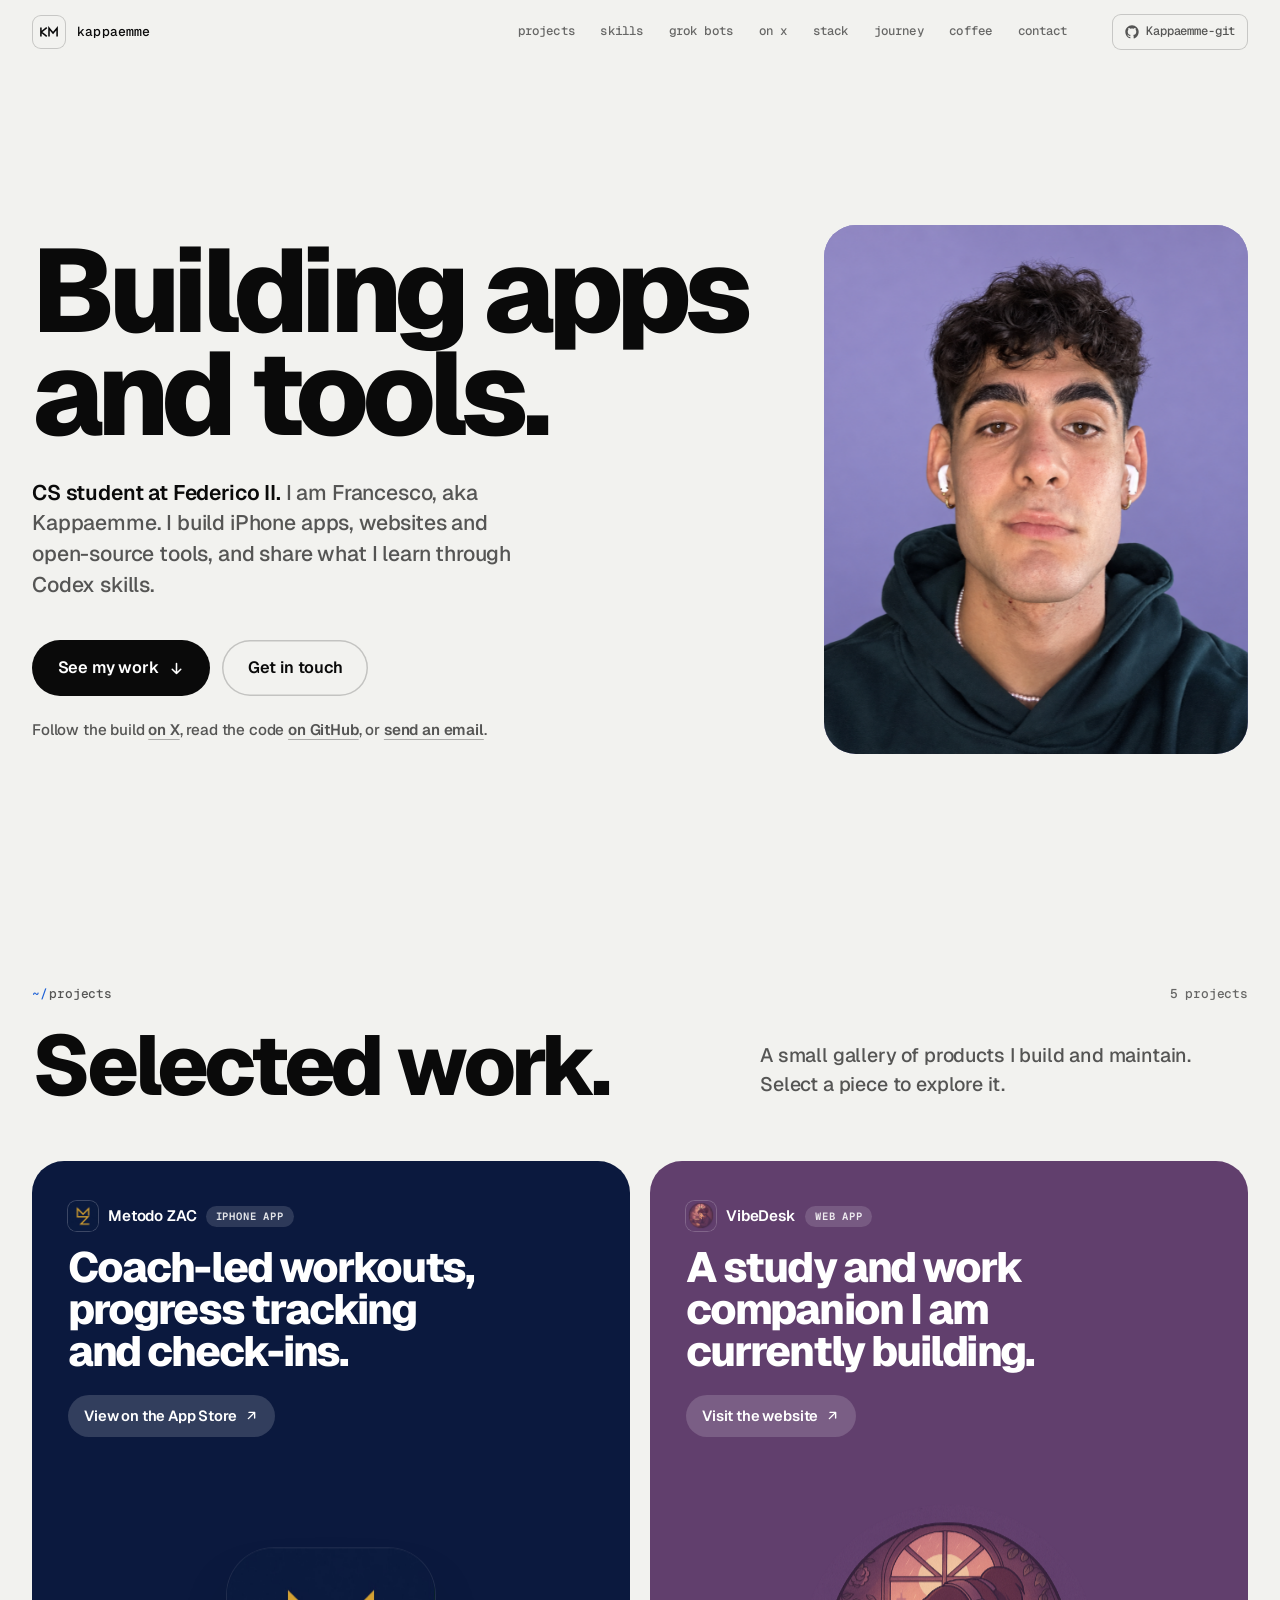
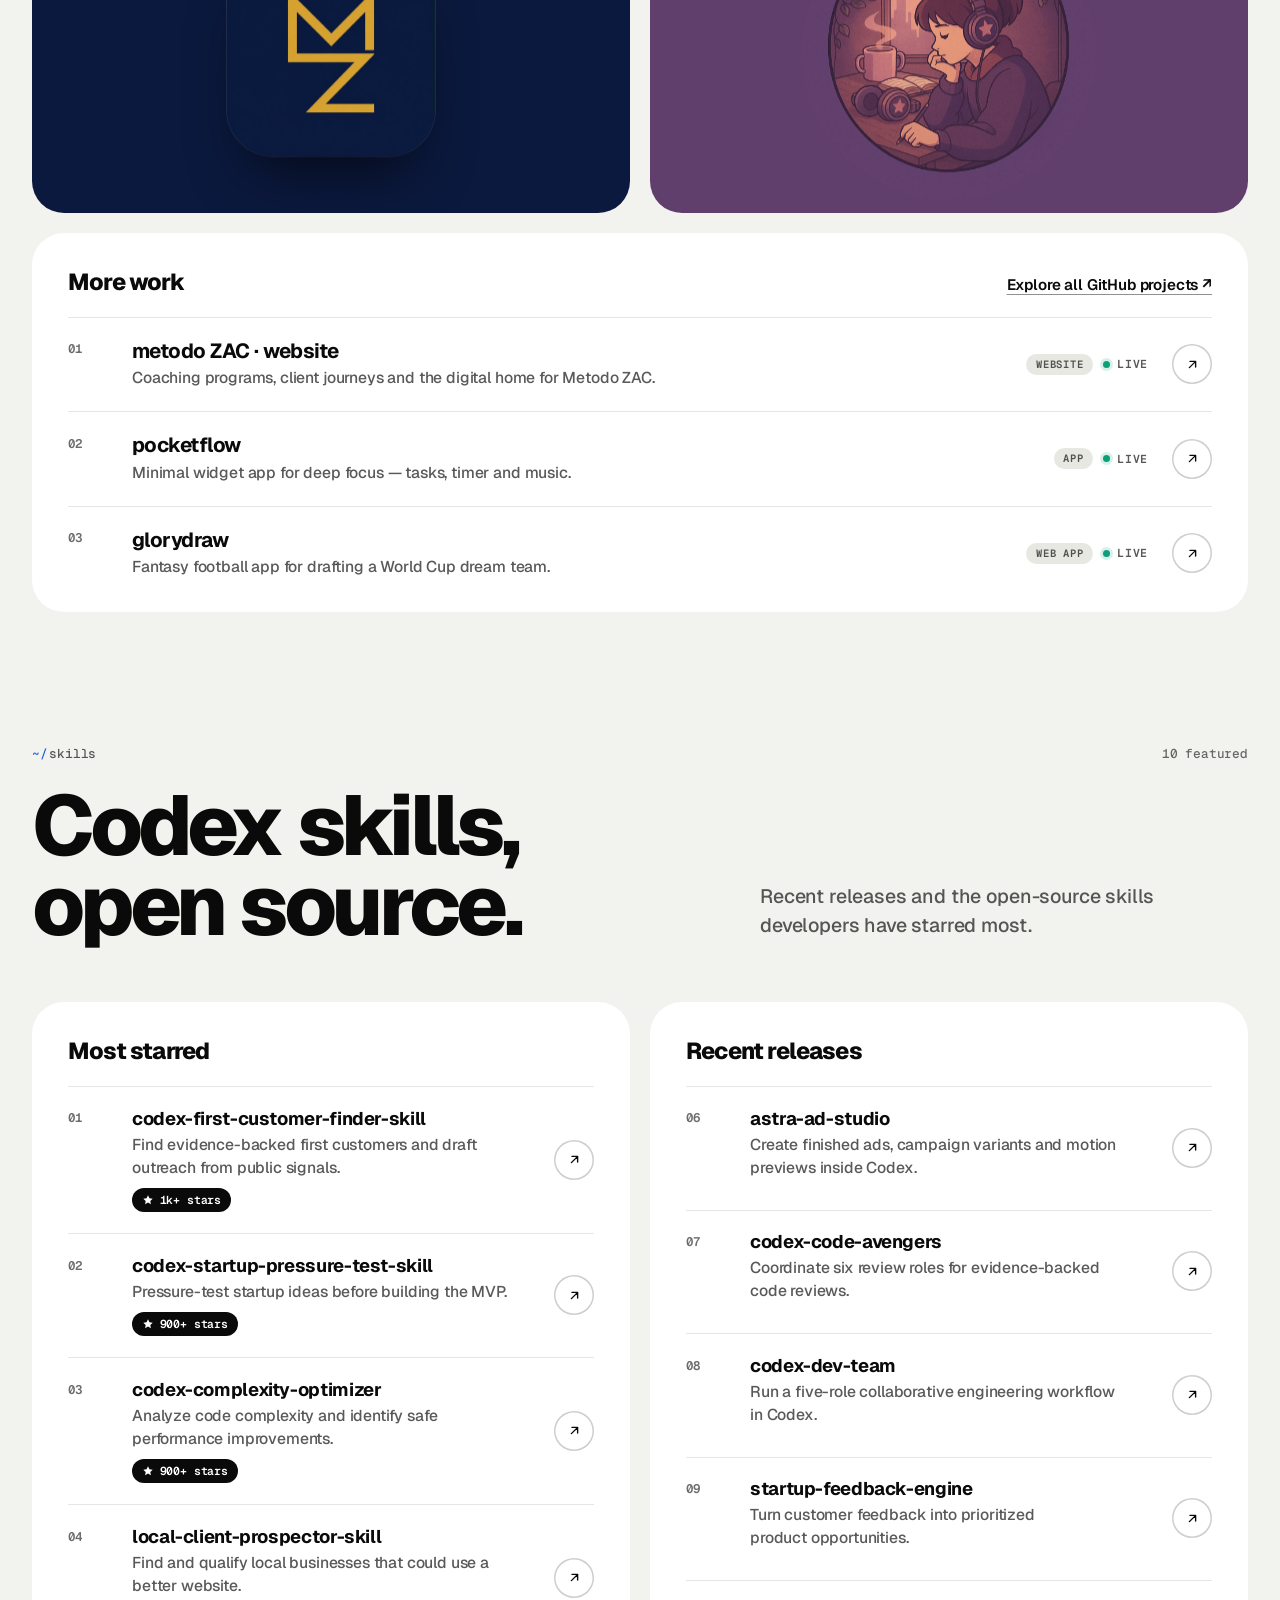
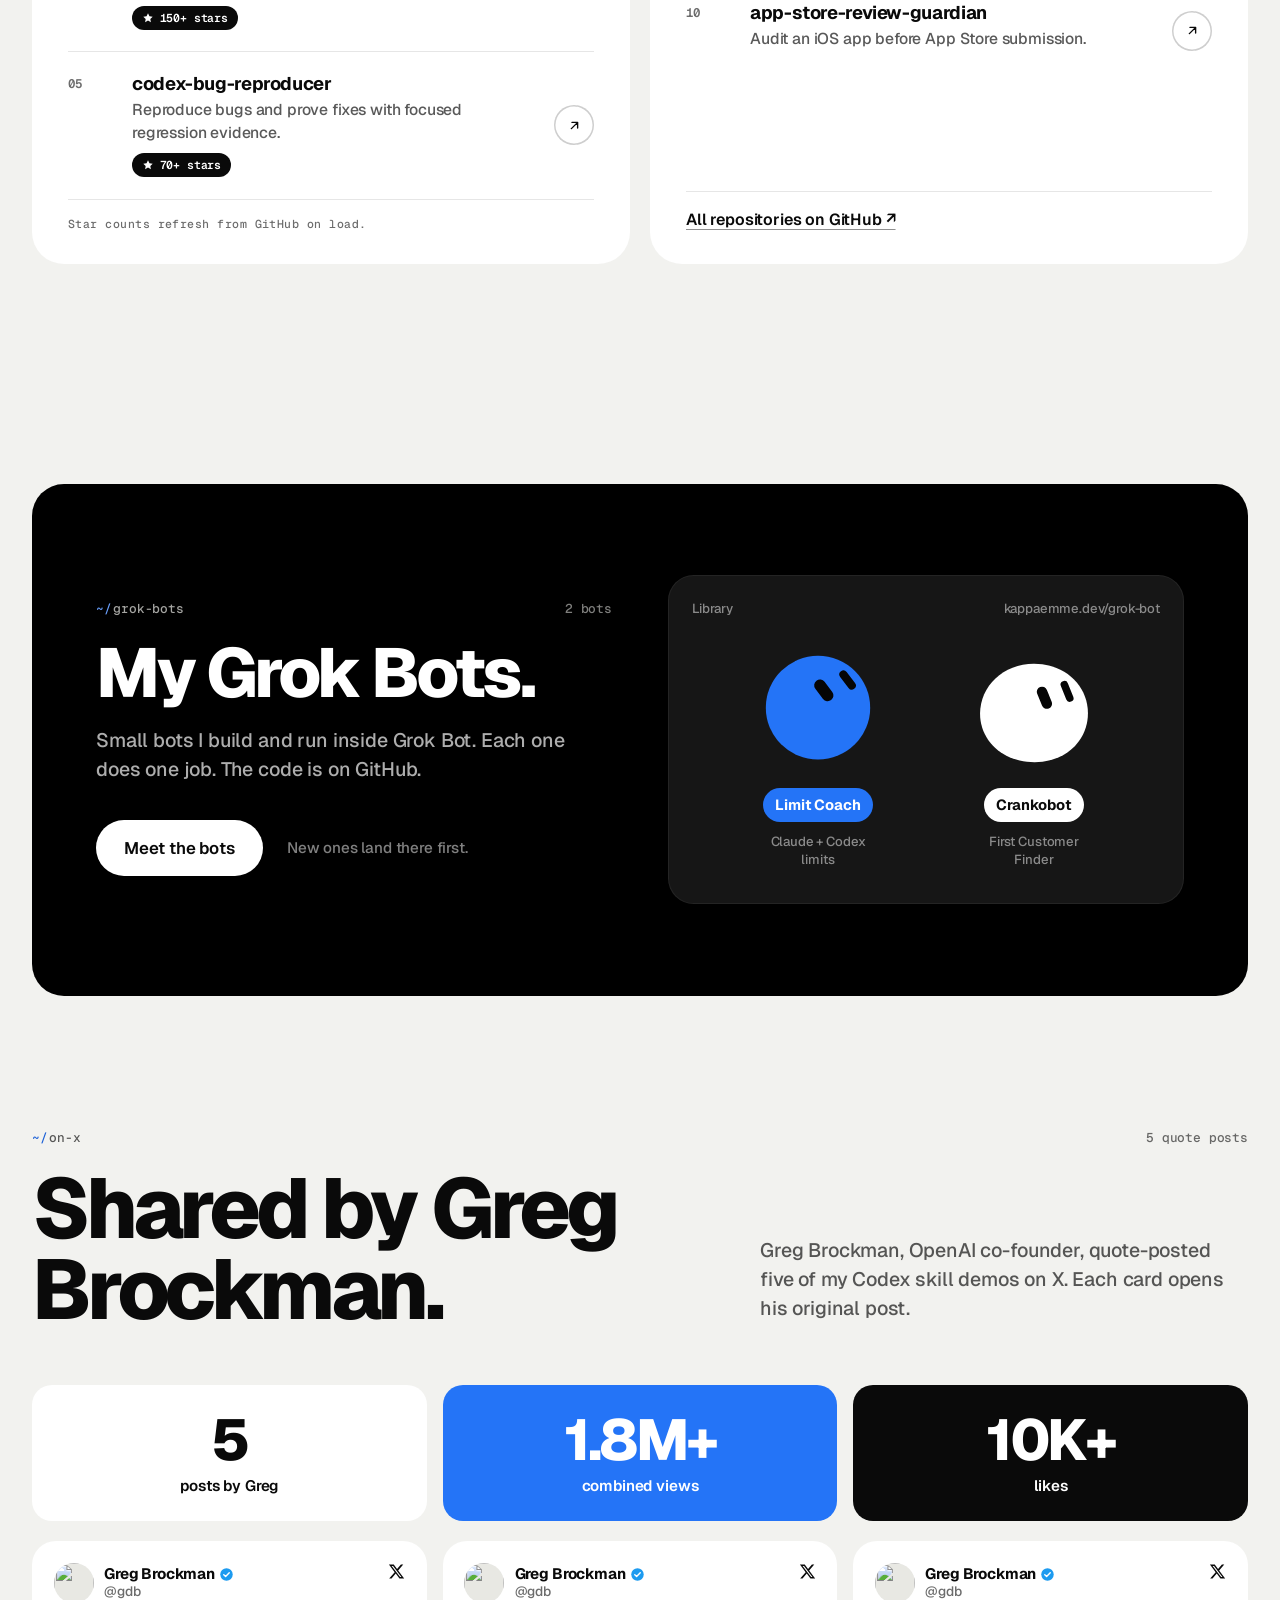
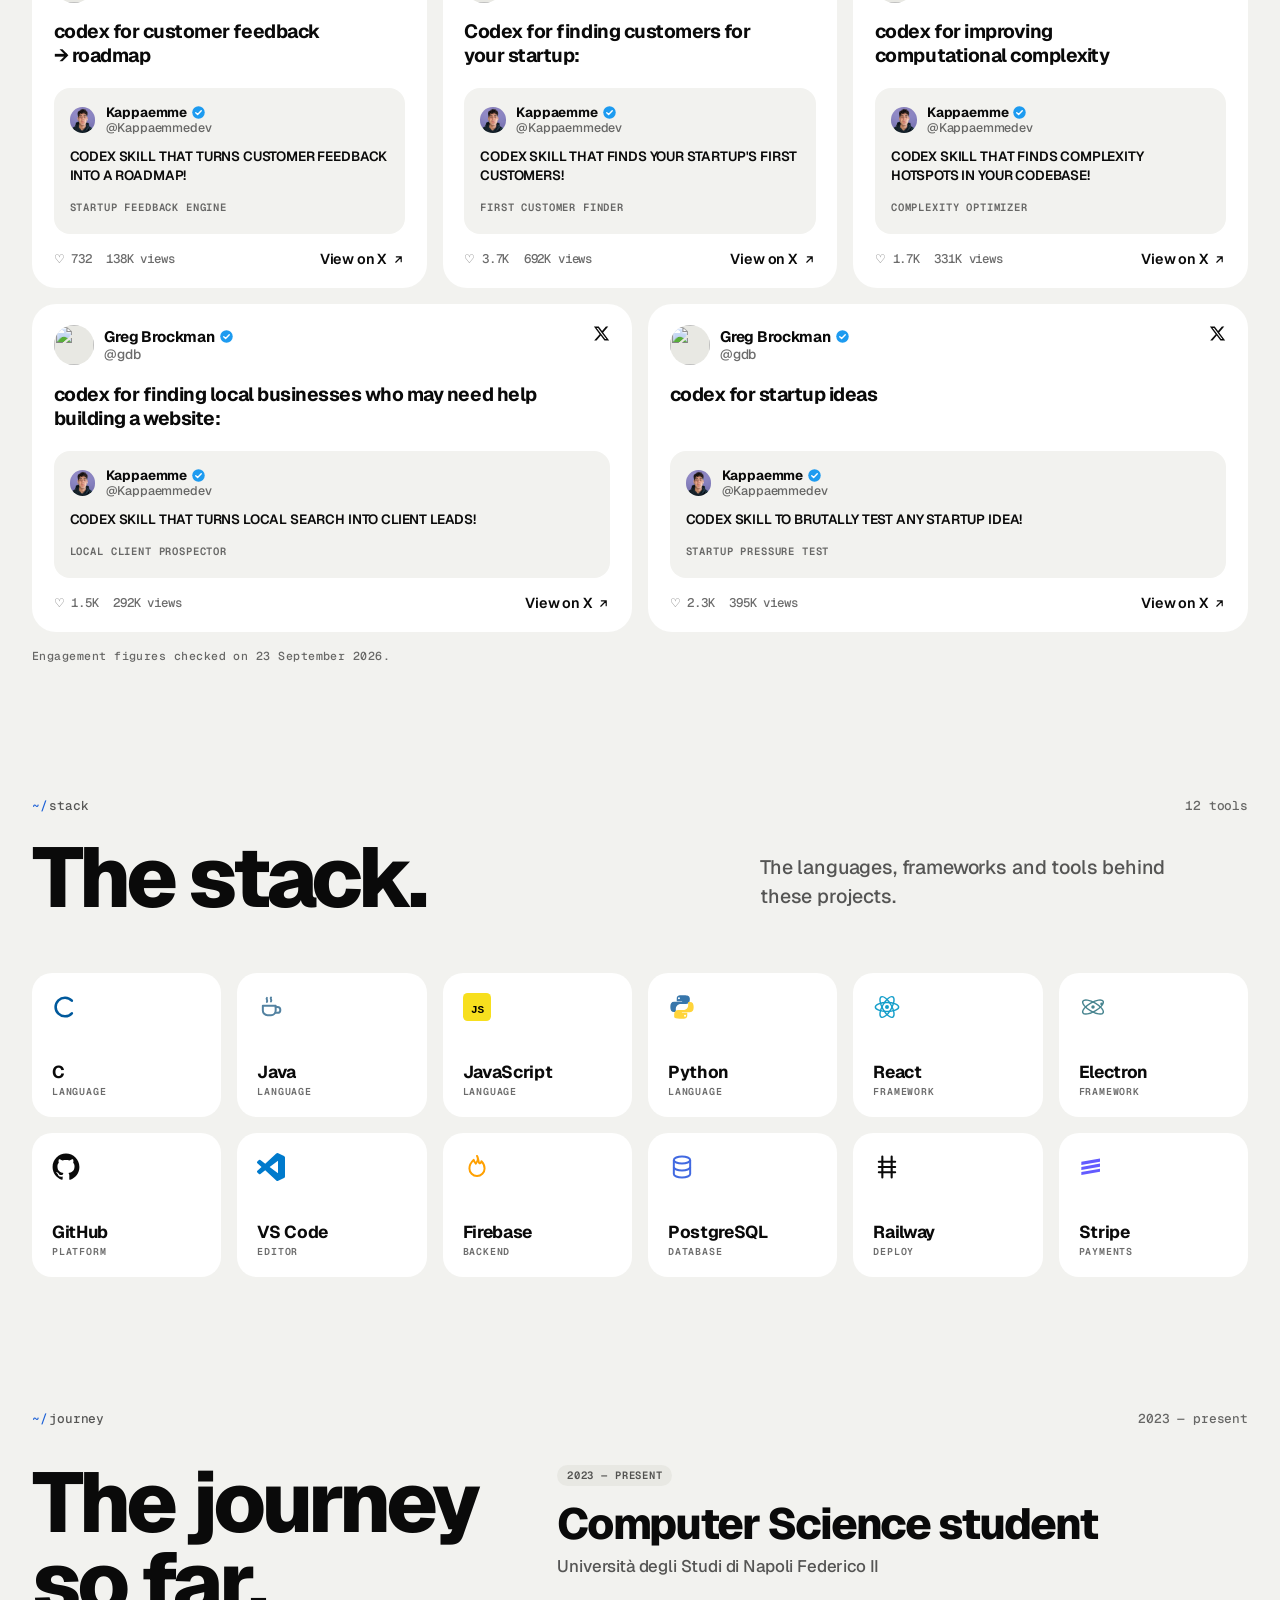
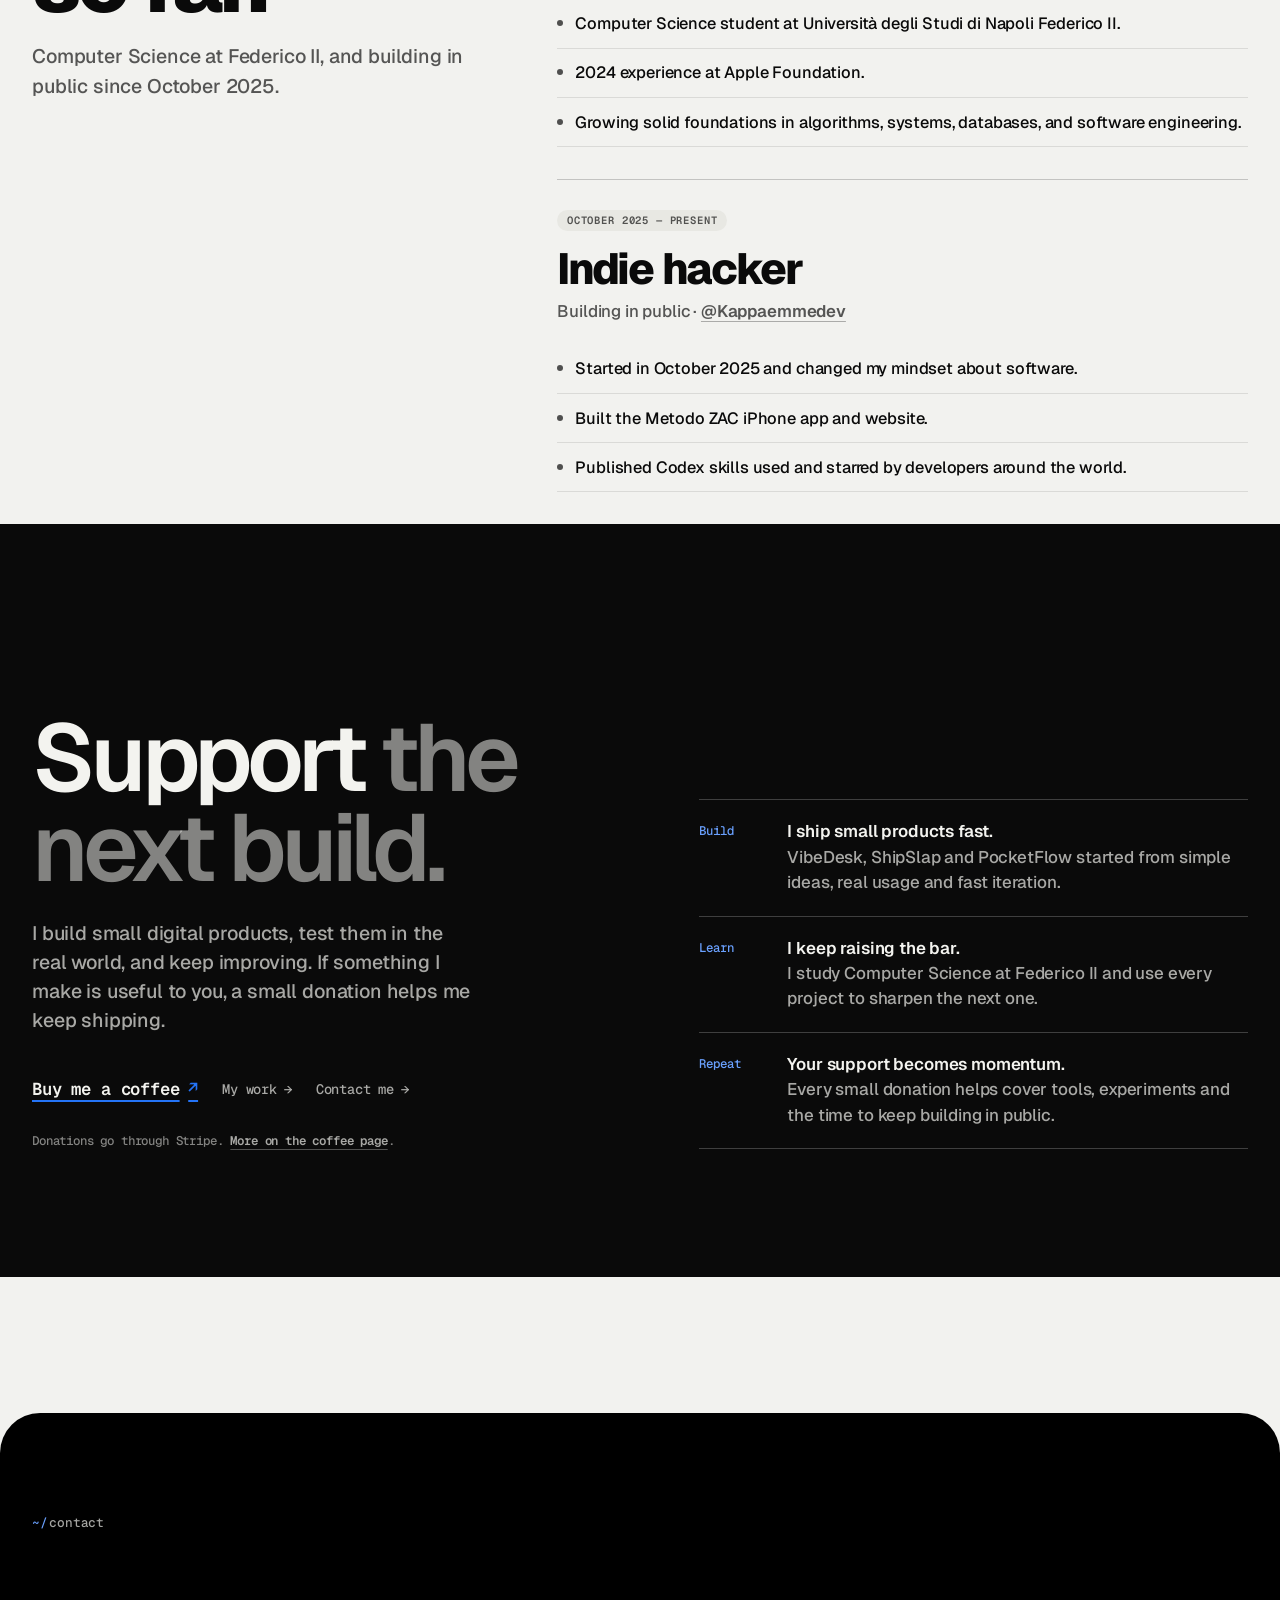
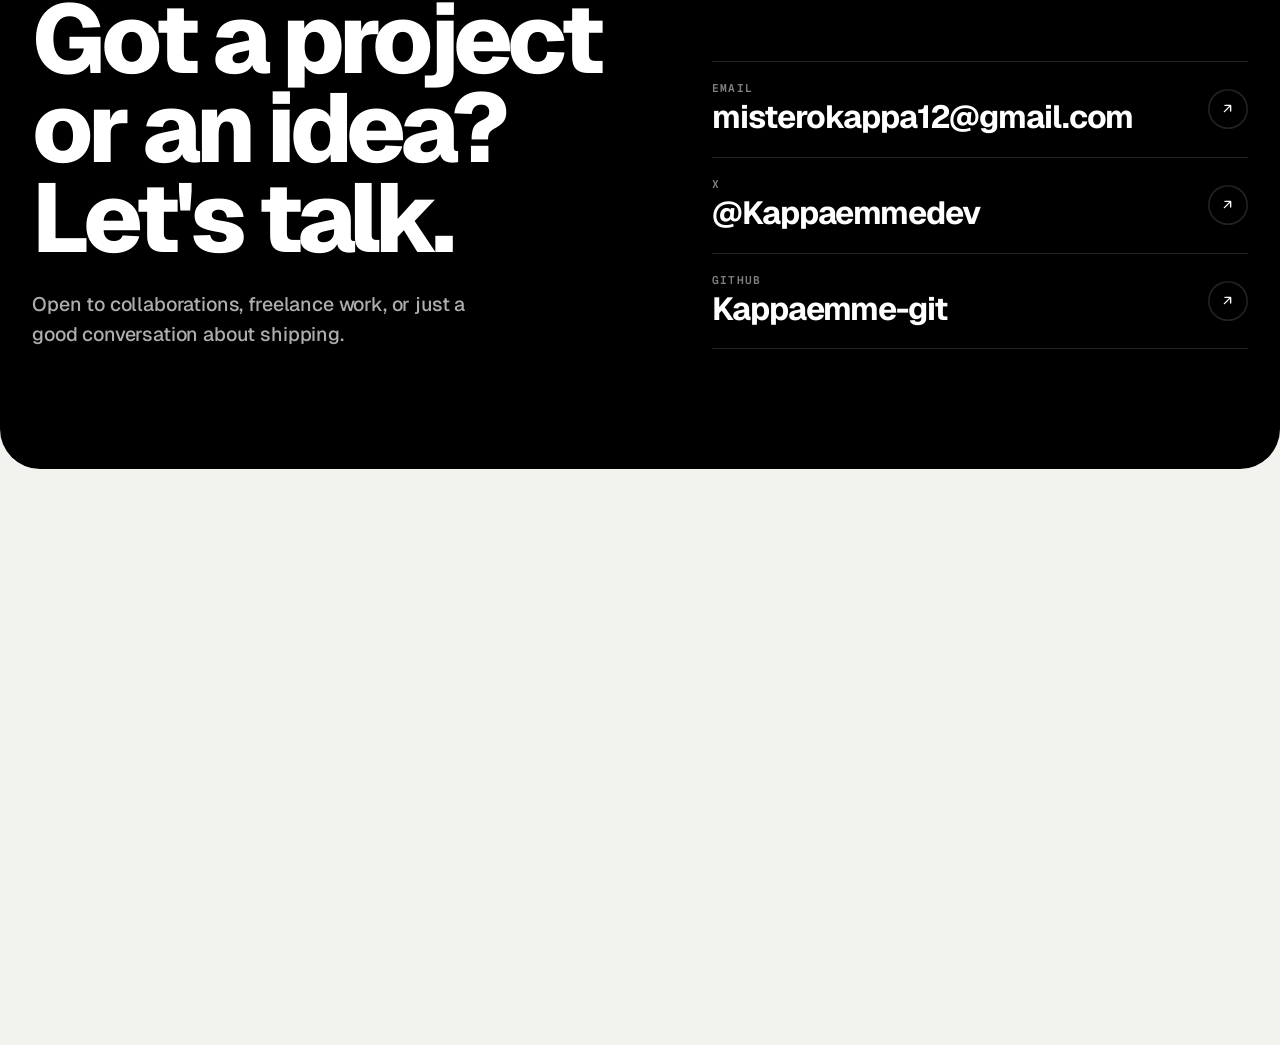
==== commit 4c8e4407: "v7: data-scan transition on all marked links (taps), hero without pill, coffee text links, black con" ====
--- a/index.html
+++ b/index.html
@@ -247,14 +247,8 @@
   @media (min-width: 1024px) {
     .k-hero__grid { grid-template-columns: minmax(0, 1.72fr) minmax(0, 1fr); gap: 4rem; align-items: center; min-height: min(calc(100svh - 11rem), 46rem); }
   }
-  .k-hello {
-    display: inline-flex; align-items: center; gap: .6rem; padding: .3rem 1rem .3rem .3rem; border-radius: 999px;
-    background: var(--card); box-shadow: inset 0 0 0 1px var(--line); font-size: .92rem; font-weight: 600;
-  }
-  .k-hello img { width: 2rem; height: 2rem; border-radius: 50%; object-fit: cover; background: var(--me); }
-  .k-hello span { color: var(--ink-2); font-weight: 500; }
   .k-hero h1 {
-    margin-top: 1.75rem;
+    margin-top: 0;
     font-size: clamp(3.25rem, 13.6vw, 7.4rem); font-weight: 800; line-height: .88; letter-spacing: -.058em; text-wrap: balance;
   }
   @media (min-width: 640px) { .k-hero h1 { font-size: clamp(4.5rem, 9.2vw, 7.4rem); } }
@@ -511,10 +505,13 @@
   .k-coffee .k-h2 { max-width: 10ch; font-size: clamp(3rem, 7.4vw, 6rem); font-weight: 600; line-height: .95; letter-spacing: -.055em; text-wrap: balance; }
   .k-coffee .k-dim { color: var(--text-3); }
   .k-coffee .k-lede { margin-top: 1.6rem; max-width: 36ch; color: var(--text-2); }
-  .k-coffee__cta { display: flex; flex-wrap: wrap; gap: .6rem; margin-top: 2rem; }
-  .k-coffee .k-btn:not(.k-btn--ghost), .k-coffee .k-btn:not(.k-btn--ghost):hover { background: #FFFFFF; color: var(--ink); }
-  .k-coffee .k-btn--ghost { background: transparent; color: var(--text); box-shadow: inset 0 0 0 1.5px var(--line-2); }
-  .k-coffee .k-btn--ghost:hover { background: rgba(255,255,255,.08); box-shadow: inset 0 0 0 1.5px var(--line-3); }
+  .k-coffee__cta { display: flex; flex-wrap: wrap; align-items: center; gap: .2rem 1.5rem; margin-top: 2rem; }
+  .k-coffee__link { display: inline-flex; align-items: center; gap: .5em; min-height: 44px; padding: .25rem 0; color: var(--text-2); font: 500 .86rem/1.25 var(--font-mono); text-decoration: none; text-underline-offset: 5px; text-decoration-thickness: 1px; white-space: nowrap; }
+  .k-coffee__link:hover, .k-coffee__link:focus-visible { color: var(--text); text-decoration: underline; }
+  .k-coffee__link--primary { color: var(--text); font-size: 1.08rem; font-weight: 600; text-decoration: underline; text-decoration-color: #2474F7; text-decoration-thickness: 2px; }
+  .k-coffee__link--primary:hover, .k-coffee__link--primary:focus-visible { text-decoration-color: #2474F7; }
+  .k-coffee__link--primary .k-coffee__arrow { color: #2474F7; }
+  @media (max-width: 479px) { .k-coffee__link--primary { flex-basis: 100%; } }
   .k-coffee__fine { margin-top: 1.25rem; font: 500 .78rem/1.4 var(--font-mono); color: var(--text-3); }
   .k-coffee__fine a { color: var(--text-2); }
   .k-steps li { position: relative; display: grid; grid-template-columns: 4.5rem minmax(0, 1fr); gap: 1rem; padding: 1.25rem 0; font-size: 1.06rem; line-height: 1.5; color: var(--text-2); }
@@ -718,17 +715,16 @@
   <section class="k-hero" id="top" aria-labelledby="k-title">
     <div class="wrap k-hero__grid">
       <div>
-        <p class="k-hello k-rise" style="--d:.05s"><img src="images/me.jpg" alt="" width="64" height="64">Francesco Mistero <span>· aka Kappaemme</span></p>
-        <h1 class="k-rise" id="k-title" style="--d:.12s">Building apps and tools.</h1>
-        <p class="k-hero__lede k-rise" style="--d:.22s"><strong>CS student at Federico II.</strong> I am Francesco, aka Kappaemme. I build iPhone apps, websites and open-source tools, and share what I learn through Codex skills.</p>
-        <div class="k-hero__cta k-rise" style="--d:.3s">
+        <h1 class="k-rise" id="k-title" style="--d:.05s">Building apps and tools.</h1>
+        <p class="k-hero__lede k-rise" style="--d:.15s"><strong>CS student at Federico II.</strong> I am Francesco, aka Kappaemme. I build iPhone apps, websites and open-source tools, and share what I learn through Codex skills.</p>
+        <div class="k-hero__cta k-rise" style="--d:.23s">
           <a class="k-btn" href="#products">See my work <svg class="ic-down" aria-hidden="true"><use href="#i-down"/></svg></a>
           <a class="k-btn k-btn--ghost" href="#contact">Get in touch</a>
         </div>
-        <p class="k-hero__fine k-rise" style="--d:.38s">Follow the build <a class="u-link" href="https://x.com/Kappaemmedev" target="_blank" rel="noopener">on X</a>, read the code <a class="u-link" href="https://github.com/Kappaemme-git" target="_blank" rel="noopener">on GitHub</a>, or <a class="u-link" href="mailto:misterokappa12@gmail.com">send an email</a>.</p>
+        <p class="k-hero__fine k-rise" style="--d:.31s">Follow the build <a class="u-link" href="https://x.com/Kappaemmedev" target="_blank" rel="noopener">on X</a>, read the code <a class="u-link" href="https://github.com/Kappaemme-git" target="_blank" rel="noopener">on GitHub</a>, or <a class="u-link" href="mailto:misterokappa12@gmail.com">send an email</a>.</p>
       </div>
       <div data-parallax="0.06">
-        <figure class="k-portrait k-rise" style="--d:.2s;margin:0">
+        <figure class="k-portrait k-rise" style="--d:.15s;margin:0">
           <img src="images/me.jpg" alt="Portrait of Francesco Mistero" width="1254" height="1254" fetchpriority="high">
         </figure>
       </div>
@@ -871,7 +867,7 @@
           <p class="k-skills__foot"><a class="u-link" href="https://github.com/Kappaemme-git?tab=repositories" target="_blank" rel="noopener">All repositories on GitHub ↗</a></p>
         </div>
       </div>
-      <div class="k-skills__more reveal"><a class="k-btn k-btn--ghost" href="skills/"><span class="k-btn__label">See all skills</span><span class="k-key"><svg aria-hidden="true"><use href="#i-ne"/></svg></span></a></div>
+      <div class="k-skills__more reveal"><a class="k-btn k-btn--ghost" data-scan href="skills/"><span class="k-btn__label">See all skills</span><span class="k-key"><svg aria-hidden="true"><use href="#i-ne"/></svg></span></a></div>
     </div>
   </section>
 
@@ -1027,11 +1023,11 @@
           <h2 class="k-h2" id="k-coffee-title">Support <span class="k-dim">the next build.</span></h2>
           <p class="k-lede">I build small digital products, test them in the real world, and keep improving. If something I make is useful to you, a small donation helps me keep shipping.</p>
           <div class="k-coffee__cta">
-            <a class="k-btn" href="https://buy.stripe.com/bJedR96H14WF5xmezS57W03" target="_blank" rel="noopener"><svg aria-hidden="true"><use href="#i-cup"/></svg>Buy me a coffee</a>
-            <a class="k-btn k-btn--ghost" href="#products">My work</a>
-            <a class="k-btn k-btn--ghost" href="mailto:misterokappa12@gmail.com">Contact me</a>
+            <a class="k-coffee__link k-coffee__link--primary" href="https://buy.stripe.com/bJedR96H14WF5xmezS57W03" target="_blank" rel="noopener">Buy me a coffee <span class="k-coffee__arrow" aria-hidden="true">↗</span></a>
+            <a class="k-coffee__link" href="#products">My work <span aria-hidden="true">→</span></a>
+            <a class="k-coffee__link" href="mailto:misterokappa12@gmail.com">Contact me <span aria-hidden="true">→</span></a>
           </div>
-          <p class="k-coffee__fine">Donations go through Stripe. <a class="u-link" href="coffee/">More on the coffee page</a>.</p>
+          <p class="k-coffee__fine">Donations go through Stripe. <a class="u-link" data-scan href="coffee/">More on the coffee page</a>.</p>
         </div>
         <ol class="k-steps" data-grow>
           <li class="k-grow" style="--i:0"><span>Build</span><span><b>I ship small products fast.</b>VibeDesk, ShipSlap and PocketFlow started from simple ideas, real usage and fast iteration.</span></li>
@@ -1075,14 +1071,14 @@
       <nav class="footer-nav" aria-label="Footer">
         <ul class="footer-rise" style="--i:1">
           <li><a class="footer-link" href="#products">Projects</a></li>
-          <li><a class="footer-link" href="skills/">Skills</a></li>
+          <li><a class="footer-link" data-scan href="skills/">Skills</a></li>
           <li><a class="footer-link" href="grok-bot/">Grok Bots</a></li>
           <li><a class="footer-link" href="#shared">On X</a></li>
         </ul>
         <ul class="footer-rise" style="--i:2">
           <li><a class="footer-link" href="#stack">Stack</a></li>
           <li><a class="footer-link" href="#journey">Journey</a></li>
-          <li><a class="footer-link" href="coffee/">Coffee</a></li>
+          <li><a class="footer-link" data-scan href="coffee/">Coffee</a></li>
           <li><a class="footer-link" href="#contact">Contact</a></li>
         </ul>
         <ul class="footer-rise" style="--i:3">
@@ -1108,7 +1104,7 @@
   var esc = function (s) { return String(s).replace(/[&<>"]/g, function (c) { return { "&": "&amp;", "<": "&lt;", ">": "&gt;", '"': "&quot;" }[c]; }); };
   var hasIO = "IntersectionObserver" in window;
 
-  /* ───────────── Black scan transition on page tabs ───────────── */
+  /* ───────────── Black scan transition on marked links ───────────── */
   var scan = $(".k-scan"), leaving = false, leaveTimer, arrivalTimer, typeTimer;
   function path(url) { return url.pathname.replace(/\/index\.html$/, "/").replace(/\/$/, ""); }
   function typeScanCommand(cmd, command) {
@@ -1132,8 +1128,8 @@
     arrivalTimer = setTimeout(clearScan, 650);
   }
   document.addEventListener("click", function (e) {
-    var a = e.target.closest && e.target.closest(".k-top .k-links a[data-scan], .k-sheet nav a[data-scan]");
-    if (!a || reduce || !scan || e.defaultPrevented || e.button !== 0 || e.metaKey || e.ctrlKey || e.shiftKey || e.altKey || a.hasAttribute("download") || (a.target && a.target !== "_self")) return;
+    var a = e.target.closest && e.target.closest("a[data-scan]");
+    if (!a || reduce || !scan || e.defaultPrevented || (e.button != null && e.button !== 0) || e.metaKey || e.ctrlKey || e.shiftKey || e.altKey || a.hasAttribute("download") || (a.target && a.target !== "_self")) return;
     var url = new URL(a.href, location.href);
     var page = path(url).split("/").pop();
     if (!/^(https?:|file:)$/.test(url.protocol) || url.protocol !== location.protocol || url.origin !== location.origin || path(url) === path(location) || page === "grok-bot") return;
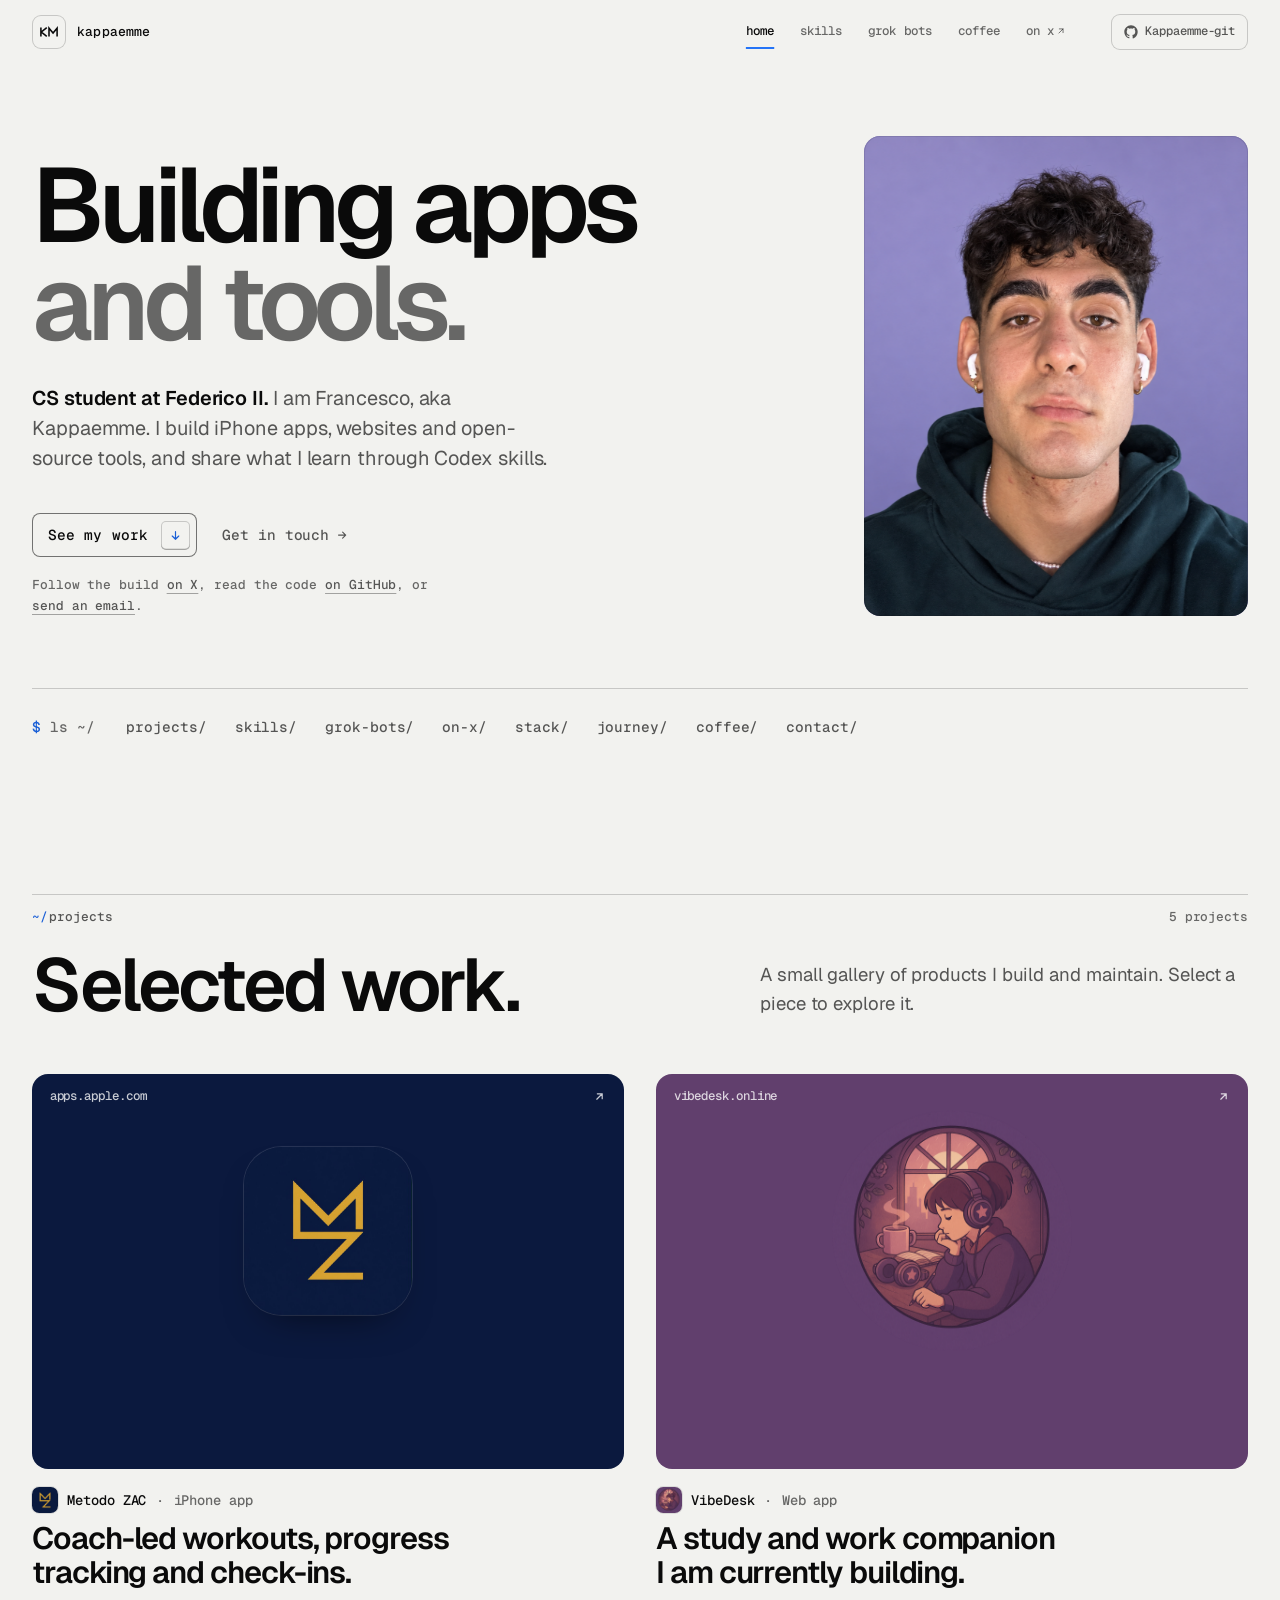
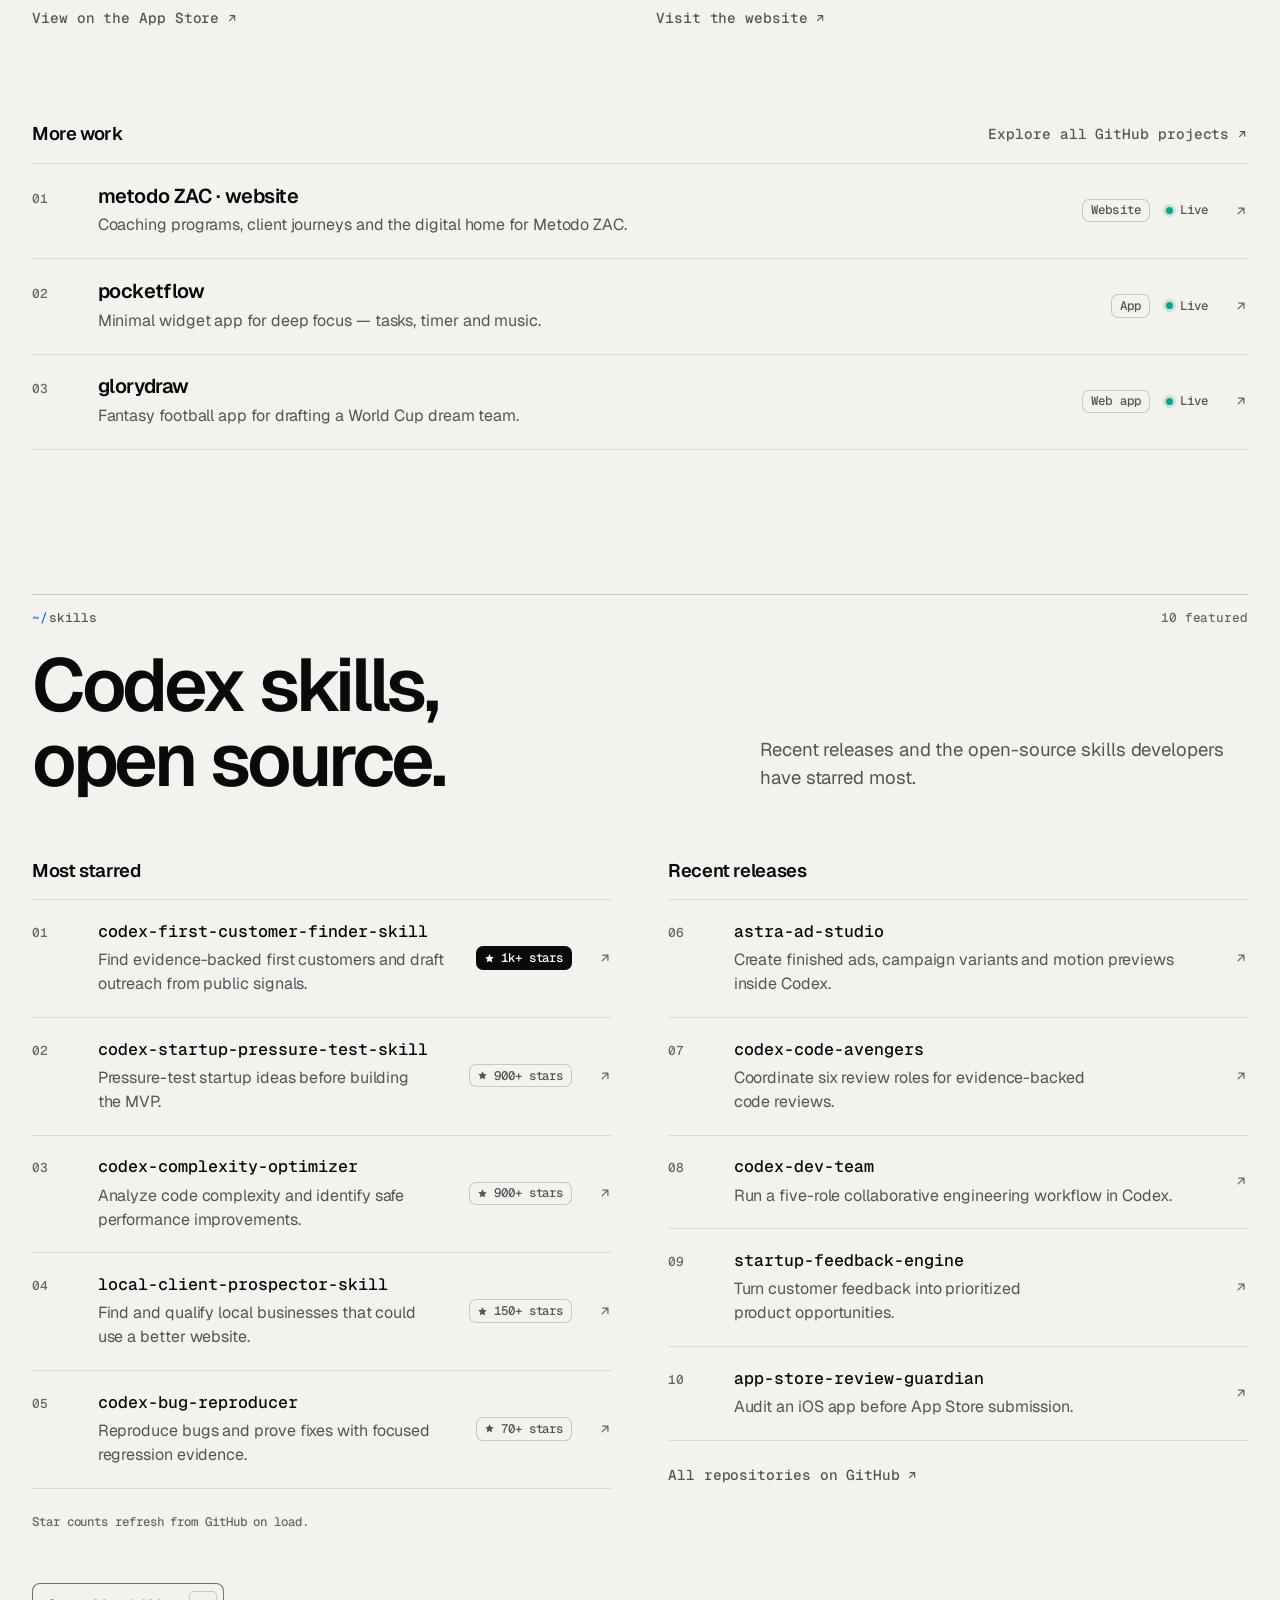
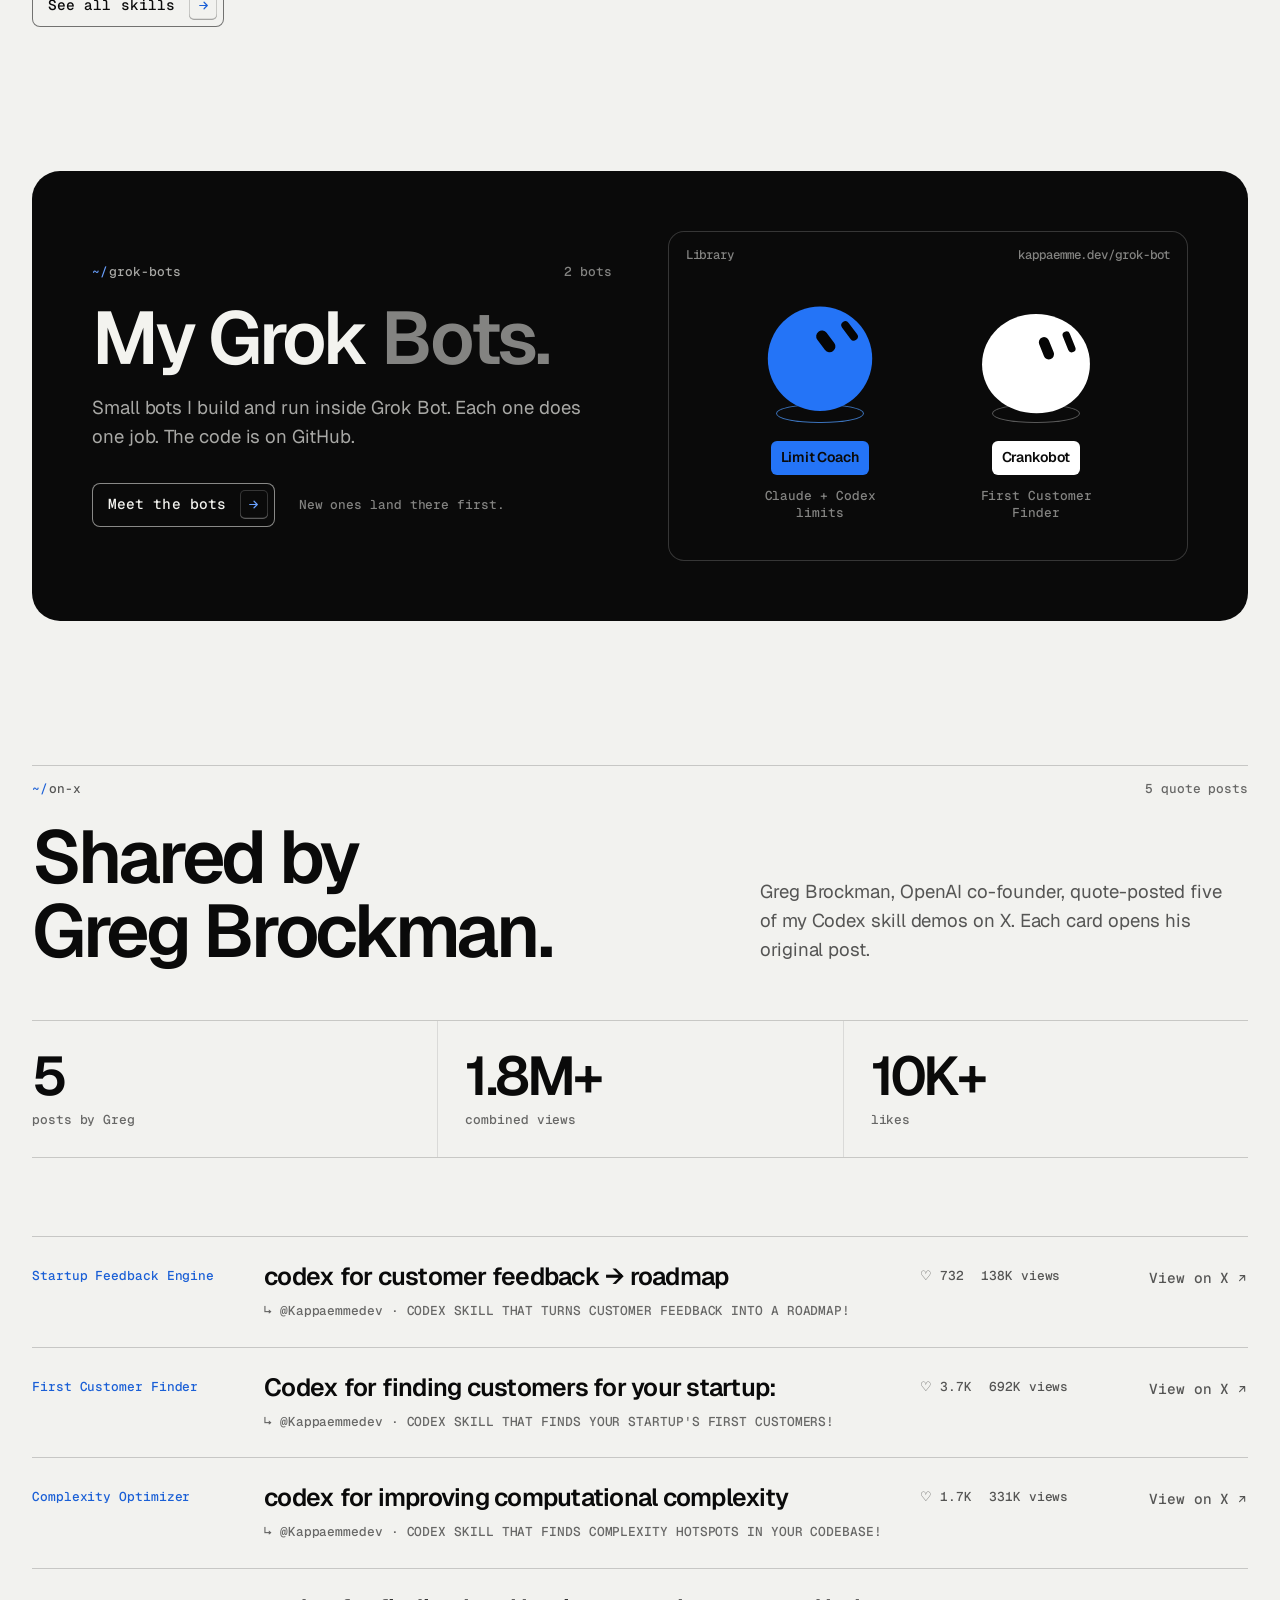
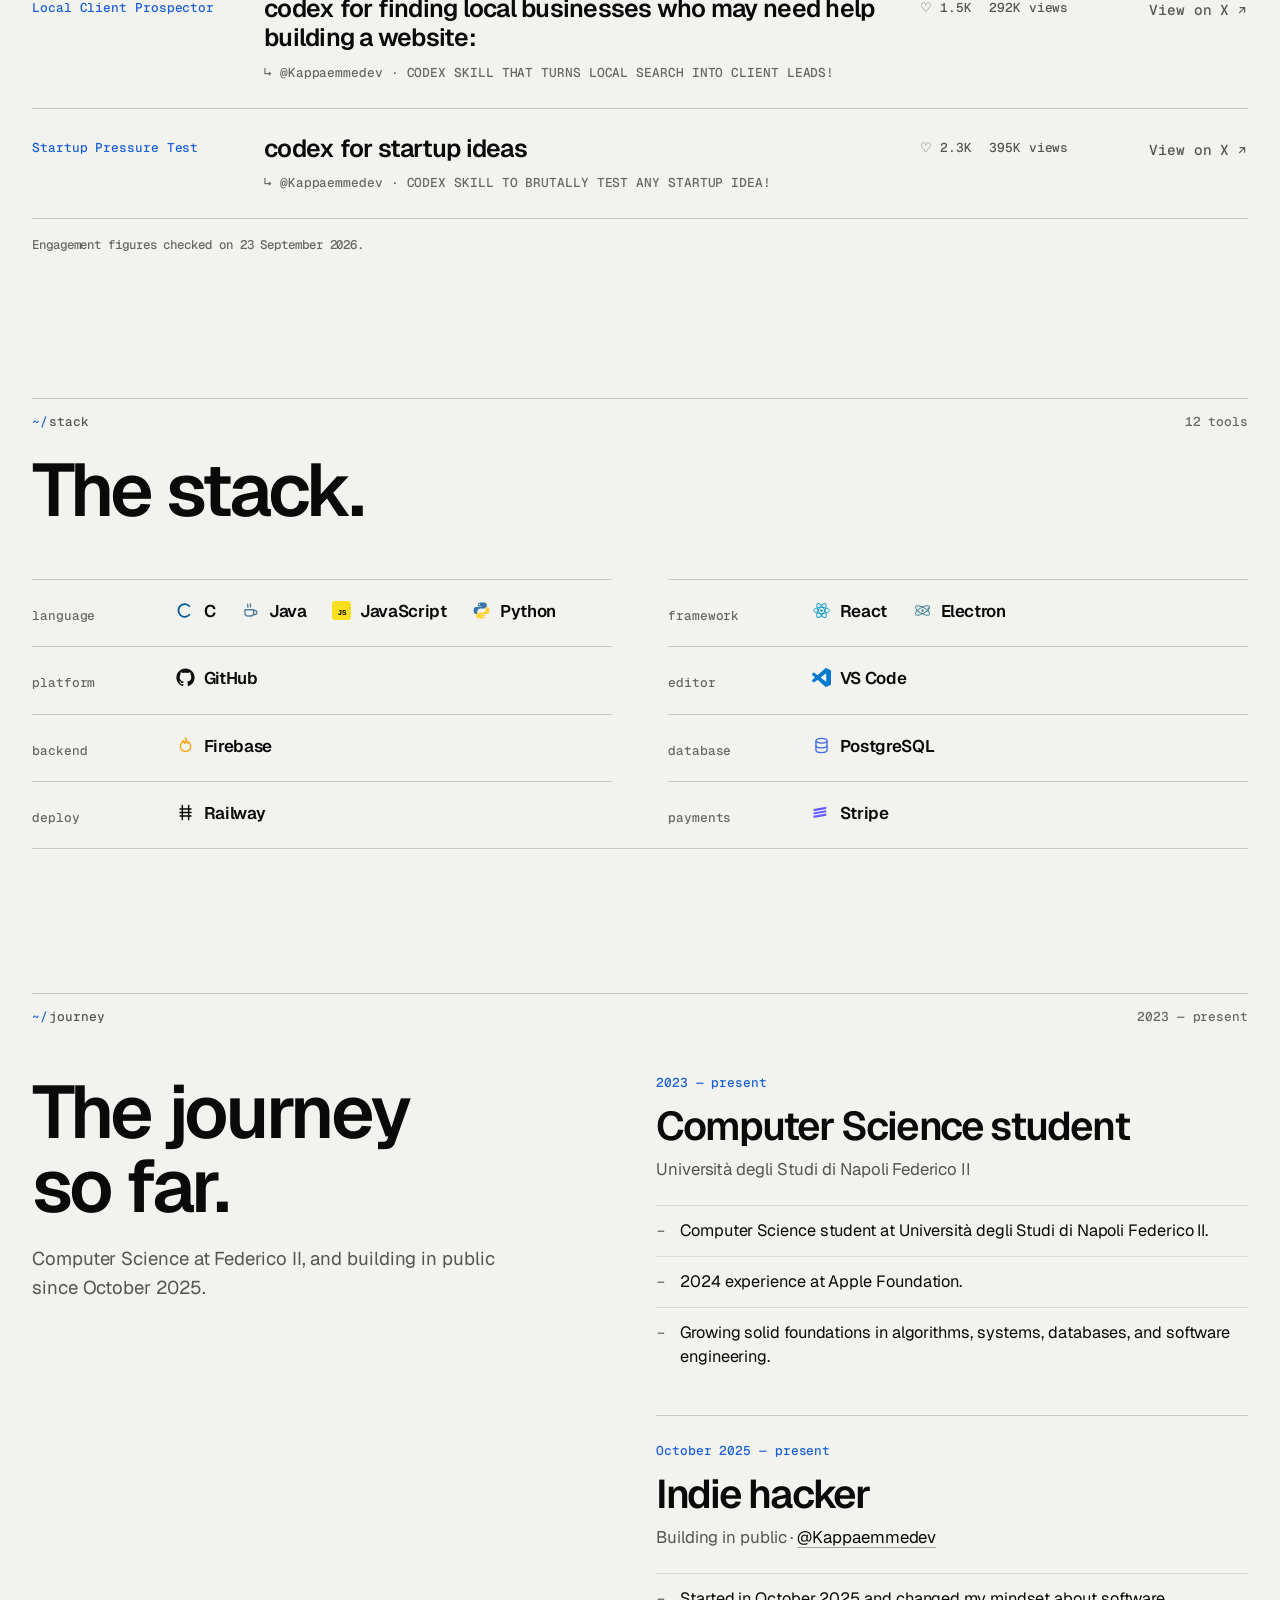
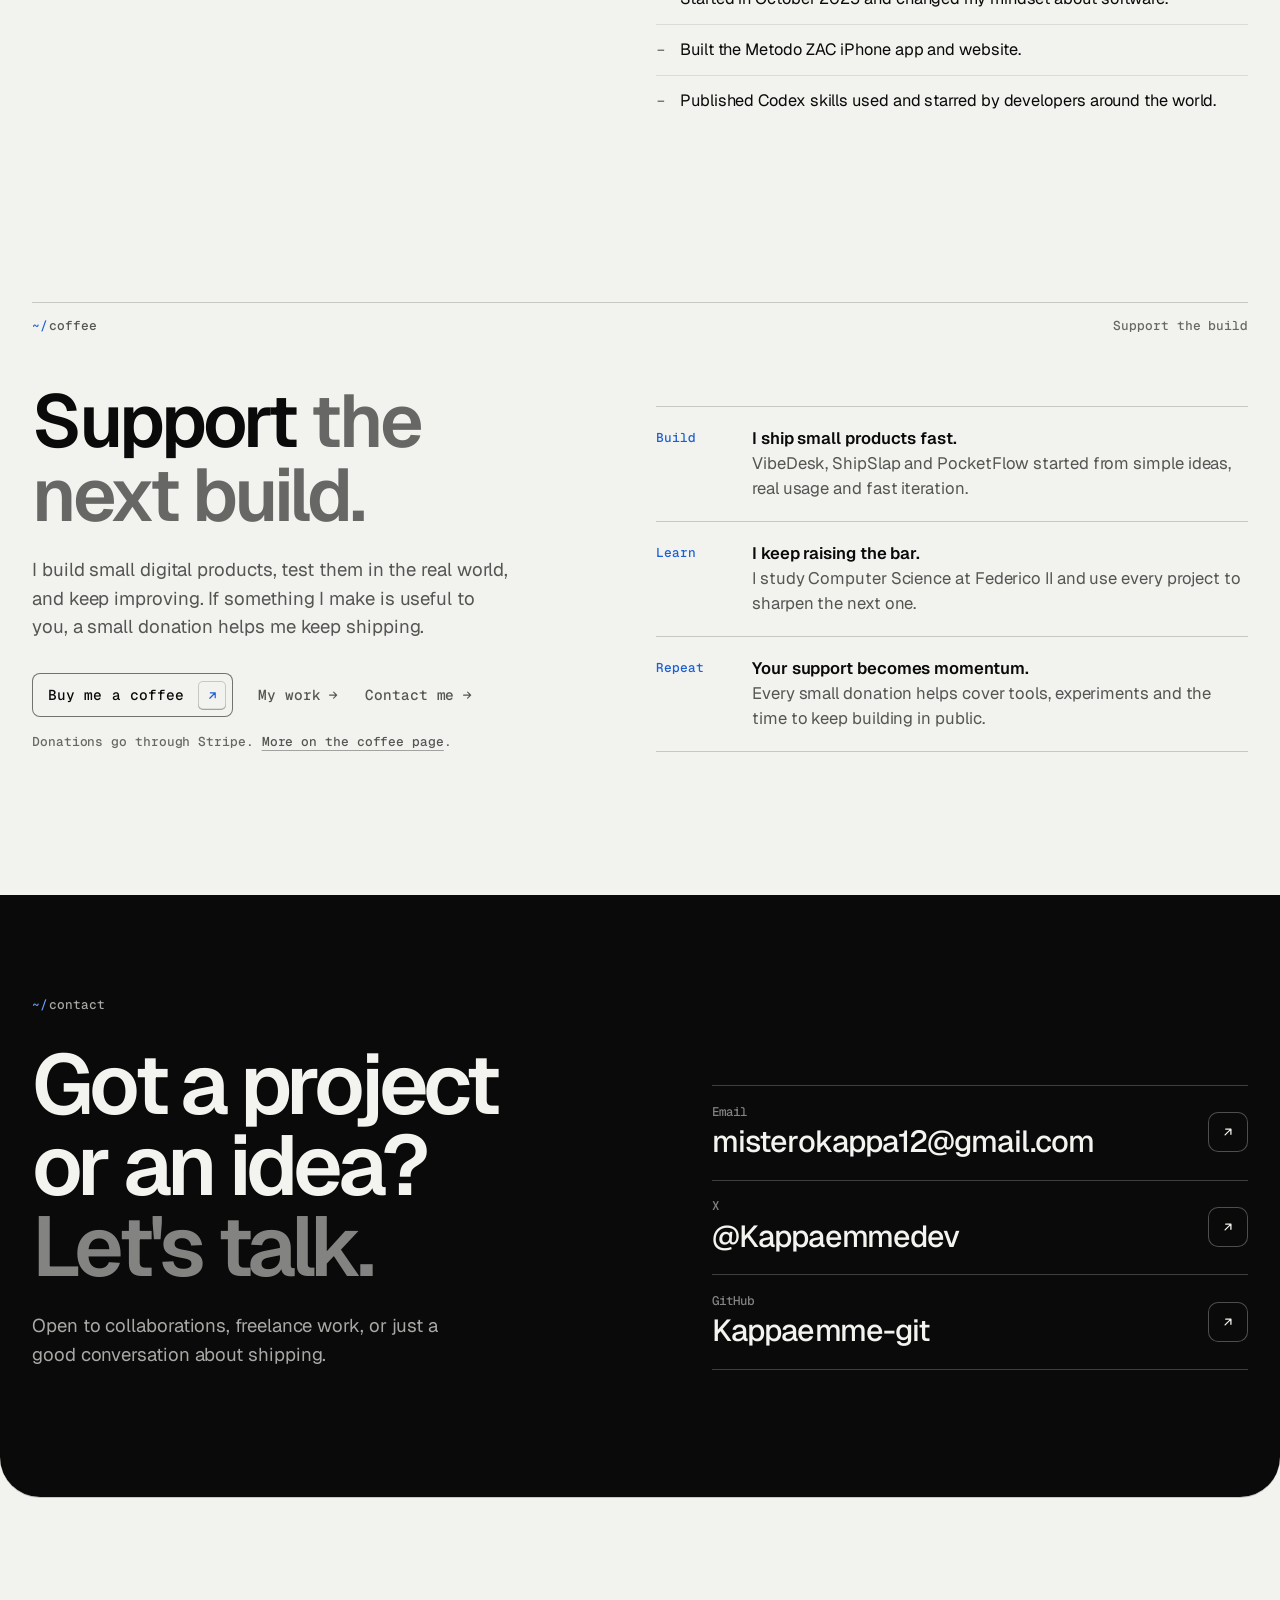
==== commit a2287202: "home v9: dev-minimal redesign of the home (Claude design, Codex verify)" ====
--- a/index.html
+++ b/index.html
@@ -29,625 +29,306 @@
 <link rel="icon" type="image/svg+xml" href="images/kappaemme-favicon.svg">
 <link rel="preconnect" href="https://fonts.googleapis.com">
 <link rel="preconnect" href="https://fonts.gstatic.com" crossorigin="anonymous">
-<link href="https://fonts.googleapis.com/css2?family=Geist:wght@400;500;600;700;800&amp;family=Geist+Mono:wght@400;500;600&amp;display=swap" rel="stylesheet">
+<link href="https://fonts.googleapis.com/css2?family=Geist:wght@400;500;600;700&amp;family=Geist+Mono:wght@400;500;600&amp;display=swap" rel="stylesheet">
+<!--
+  Home (v9, dev-minimal). Shared light system in assets/ (top bar, caret, scan, reveal, rows, floor);
+  only home layouts live below. Design note: design/home-v9/NOTES.md
+-->
 <script>
+  document.documentElement.classList.add("js");
   try { if (sessionStorage.getItem("k-scan")) { sessionStorage.removeItem("k-scan"); if (!matchMedia("(prefers-reduced-motion: reduce)").matches) document.documentElement.setAttribute("data-scan", "in"); } } catch (e) {}
 </script>
+<link rel="stylesheet" href="assets/site.css">
 <style>
-  /* ════════════════════════════════════════════════════════════════
-     SHARED — tokens (identical in coffee.html; see SPEC §2–§4)
-     ════════════════════════════════════════════════════════════════ */
-  :root {
-    color-scheme: light;
-
-    --font-sans: "Geist", ui-sans-serif, system-ui, -apple-system, sans-serif;
-    --font-mono: "Geist Mono", ui-monospace, SFMono-Regular, Menlo, Consolas, monospace;
-
-    /* Light base */
-    --paper:   #F2F2EF;              /* page ground = grok-bot footer */
-    --paper-2: #E8E8E3;              /* sunken chips, quote boxes on white */
-    --card:    #FFFFFF;              /* cards and tiles on paper */
-    --ink:     #0A0A0A;
-    --ink-2:   rgba(10,10,10,.68);
-    --ink-3:   rgba(10,10,10,.60);
-    --line:    rgba(10,10,10,.10);
-    --line-2:  rgba(10,10,10,.20);
-
-    /* Dark contrast moments */
-    --night:   #000000;              /* home contrast sections */
-    --panel:   #161616;              /* home dark panels */
-    --text:    #FFFFFF;
-    --text-2:  rgba(255,255,255,.68);
-    --text-3:  rgba(255,255,255,.50);
-    --line-d:  rgba(255,255,255,.14);
-
-    /* Accents — used sparingly */
-    --lc:      #2474F7;              /* Limit Coach blue, the one strong colour */
-    --lc-glow: rgba(36,116,247,.45);
-    --live:    #0E9F7A;              /* "Live" dot (was #10a37f on black) */
-    --zac:     #0B193E;              /* sampled from metodo-zac-app-icon.jpg */
-    --vibe:    #613F6D;              /* sampled from vibedesk-gallery.png */
-    --me:      #8D85C0;              /* sampled from me.jpg backdrop */
-    --stripe:  #635BFF;
-
-    /* Radii */
-    --r-tile: 2rem;
-    --r-card: 1.5rem;
-    --r-sm:   1.1rem;
-
-    /* Motion — same tokens as /grok-bot */
-    --ease-out:  cubic-bezier(.22, 1, .36, 1);
-    --ease-soft: cubic-bezier(.2, .8, .2, 1);
-    --ease-io:   cubic-bezier(.65, 0, .35, 1);
-    --pop:       cubic-bezier(.3, 1.7, .5, 1);
-
-    /* Layout */
-    --wrap:      76rem;
-    --gutter:    1.25rem;
-    --section-y: 5.5rem;
-    --footer-h:  37rem;
-    --top-h:     64px;
-  }
-  @media (min-width: 640px)  { :root { --gutter: 2rem; } }
-  @media (min-width: 768px)  { :root { --section-y: 7rem; --footer-h: 36rem; } }
-  @media (min-width: 1024px) { :root { --section-y: 8.5rem; } }
-
-  *, *::before, *::after { box-sizing: border-box; }
-  html { scroll-behavior: smooth; scroll-padding-top: calc(var(--top-h) + 1.5rem); -webkit-text-size-adjust: 100%; }
-  html, body { margin: 0; background: var(--paper); color: var(--ink); overscroll-behavior-y: none; overflow-x: clip; }
-  body {
-    font-family: var(--font-sans); font-weight: 500; letter-spacing: -.01em; line-height: 1.5;
-    -webkit-font-smoothing: antialiased;
-    padding-bottom: var(--footer-h);
-  }
-  html.menu-open { overflow: hidden; }
-  a { color: inherit; }
-  img, svg { display: block; }
-  ul, ol { margin: 0; padding: 0; list-style: none; }
-  h1, h2, h3, p { margin: 0; }
-  button { font: inherit; color: inherit; }
-  ::selection { background: var(--lc); color: #fff; }
-  :focus-visible { outline: 2px solid var(--lc); outline-offset: 4px; border-radius: 6px; }
-  .sr-only { position: absolute; width: 1px; height: 1px; overflow: hidden; clip: rect(0 0 0 0); white-space: nowrap; }
-  .k-skip { position: fixed; left: 1rem; top: -4rem; z-index: 100; padding: .7rem 1rem; border-radius: 999px; background: var(--ink); color: #fff; font-size: .9rem; text-decoration: none; }
-  .k-skip:focus { top: 1rem; }
-
-  .wrap { width: 100%; max-width: calc(var(--wrap) + 2 * var(--gutter)); margin: 0 auto; padding: 0 var(--gutter); }
-  .site-content { position: relative; z-index: 10; background: var(--paper); }
-
-  .u-link {
-    text-decoration: underline; text-decoration-color: currentColor; text-decoration-thickness: 1px; text-underline-offset: 4px;
-    text-decoration-color: color-mix(in srgb, currentColor 45%, transparent);
-    color: inherit; font-weight: 600;
-  }
-  .u-link:hover { text-decoration-color: currentColor; text-underline-offset: 2px; }
-
-  .ic { width: 1em; height: 1em; flex: none; }
-
-  /* Top bar and mobile sheet, matching /coffee and /grok-bot. */
-  .k-top, .k-sheet { --bg: var(--paper); --text: var(--ink); --text-2: var(--ink-2); --text-3: var(--ink-3); --lc-text: #1A5FD6; --line-2: rgba(10,10,10,.18); --line-3: rgba(10,10,10,.34); }
-  .k-top {
-    position: fixed; inset: 0 0 auto; z-index: 50; height: var(--top-h);
-    border-bottom: 1px solid transparent;
-    transition: background-color .35s, border-color .35s, opacity .3s;
-    animation: top-in .5s var(--ease-out) calc(var(--enter, 0s) + .05s) backwards;
-  }
-  .k-top.is-scrolled {
-    background: rgba(242,242,239,.82); border-bottom-color: var(--line);
-    -webkit-backdrop-filter: blur(14px) saturate(140%); backdrop-filter: blur(14px) saturate(140%);
-  }
-  @keyframes top-in { 0% { opacity: 0; transform: translateY(-8px); } }
-  .k-top__in { display: flex; align-items: center; gap: 1.5rem; height: 100%; }
-  .k-brand { display: inline-flex; align-items: center; gap: .7rem; min-height: 44px; text-decoration: none; font: 500 .82rem/1 var(--font-mono); letter-spacing: .01em; }
-  .k-brand__mark { display: grid; place-items: center; width: 34px; height: 34px; border-radius: 9px; box-shadow: inset 0 0 0 1px var(--line-2); transition: box-shadow .25s, background-color .25s; }
-  .k-brand__mark img { width: 20px; height: 12px; }
-  .k-brand:hover .k-brand__mark { background: rgba(10,10,10,.05); box-shadow: inset 0 0 0 1px var(--line-3); }
-
-  .k-links { position: relative; display: none; align-items: center; margin-left: auto; }
-  .k-links a {
-    position: relative; padding: .6rem .62rem; white-space: nowrap; text-decoration: none;
-    font: 500 .78rem/1 var(--font-mono); letter-spacing: .01em; color: var(--text-3); transition: color .2s;
-  }
-  @media (min-width: 1280px) { .k-links a { padding: .6rem .8rem; } }
-  .k-links a:hover, .k-links a[aria-current] { color: var(--text); }
-  .k-caret {
-    position: absolute; left: 0; bottom: -2px; width: 100px; height: 2px; border-radius: 2px; background: var(--lc);
-    transform-origin: 0 50%; transform: translateX(var(--cx, 0px)) scaleX(var(--cw, 0));
-    opacity: 0; transition: transform .5s var(--ease-out), opacity .3s;
-  }
-  .k-caret.is-on { opacity: 1; }
-  .k-top__gh { display: none; align-items: center; gap: .45rem; min-height: 36px; padding: 0 .8rem; margin-left: .5rem; border-radius: 9px; box-shadow: inset 0 0 0 1px var(--line-2); font: 500 .76rem/1 var(--font-mono); text-decoration: none; color: var(--text-2); transition: color .2s, box-shadow .2s; }
-  .k-top__gh:hover { color: var(--text); box-shadow: inset 0 0 0 1px var(--line-3); }
-  .k-top__gh svg { width: 14px; height: 14px; }
-  @media (min-width: 1024px) { .k-links { display: flex; } .k-menu { display: none !important; } }
-  @media (min-width: 1280px) { .k-top__gh { display: inline-flex; } }
-
-  .k-menu {
-    margin-left: auto; display: inline-flex; align-items: center; gap: .6rem; min-height: 44px; padding: 0 .9rem; border: 0; border-radius: 10px;
-    background: transparent; box-shadow: inset 0 0 0 1px var(--line-2); cursor: pointer; font: 500 .8rem/1 var(--font-mono);
-  }
-  .k-menu i { position: relative; width: 14px; height: 8px; }
-  .k-menu i::before, .k-menu i::after { content: ""; position: absolute; left: 0; right: 0; height: 1.5px; background: currentColor; transition: transform .35s var(--ease-out), top .35s var(--ease-out); }
-  .k-menu i::before { top: 0; } .k-menu i::after { top: 6.5px; }
-  .k-menu[aria-expanded="true"] i::before { top: 3.25px; transform: rotate(45deg); }
-  .k-menu[aria-expanded="true"] i::after { top: 3.25px; transform: rotate(-45deg); }
-
-  .k-sheet {
-    position: fixed; inset: 0; z-index: 45; display: flex; flex-direction: column; overflow-y: auto;
-    padding: calc(var(--top-h) + 1.5rem) var(--gutter) calc(env(safe-area-inset-bottom) + 1.75rem);
-    background: var(--bg); opacity: 0; visibility: hidden;
-    transition: opacity .3s var(--ease-out), visibility 0s linear .3s;
-  }
-  .k-sheet.is-open { opacity: 1; visibility: visible; transition-delay: 0s; }
-  .k-sheet li { opacity: 0; transform: translateY(10px); transition: opacity .45s var(--ease-out), transform .55s var(--ease-out); transition-delay: calc(.04s + var(--i) * 32ms); }
-  .k-sheet.is-open li { opacity: 1; transform: none; }
-  .k-sheet a.k-sheet__l { display: flex; align-items: baseline; gap: .6rem; padding: .62rem 0; border-bottom: 1px solid var(--line); text-decoration: none; font-size: clamp(1.9rem, 8.6vw, 2.6rem); font-weight: 600; line-height: 1.05; letter-spacing: -.04em; }
-  .k-sheet a.k-sheet__l[aria-current] { color: var(--text); }
-  .k-sheet__foot { display: flex; flex-wrap: wrap; gap: .5rem 1.25rem; margin-top: auto; padding-top: 2rem; font: 500 .8rem var(--font-mono); }
-  .k-sheet__foot a { color: var(--text-2); text-decoration: none; }
-  body[data-footer-open] .k-top { opacity: 0; pointer-events: none; }
-
-  /* ════════════════════════════════════════════════════════════════
-     SHARED — type, section head, buttons, pills
-     ════════════════════════════════════════════════════════════════ */
-  .k-h2 { font-size: clamp(2.6rem, 6.6vw, 5.4rem); font-weight: 800; line-height: .95; letter-spacing: -.05em; text-wrap: balance; }
-  .k-lede { font-size: 1.12rem; line-height: 1.5; color: var(--ink-2); text-wrap: pretty; max-width: 40ch; }
-  @media (min-width: 768px) { .k-lede { font-size: 1.22rem; } }
-
-  .k-section { padding-top: var(--section-y); }
-  .k-head { display: grid; gap: 1.1rem; margin-bottom: 2.25rem; }
-  .k-path { --text-2: var(--ink-2); --text-3: var(--ink-3); --lc-text: #1A5FD6; display: flex; align-items: center; gap: .1rem; font: 500 .8rem/1 var(--font-mono); color: var(--text-2); }
-  .k-path b { font-weight: 500; color: var(--lc-text); }
-  .k-path .k-count { margin-left: auto; color: var(--text-3); }
-  .k-grok .k-path, .k-contact .k-path, .k-coffee .k-path { --text-2: rgba(243,243,239,.68); --text-3: rgba(243,243,239,.52); --lc-text: #6AA1FF; }
+  @media (max-width: 639px) { .k-top--sub .k-brand__name { display: none; } }
+  /* the caret visits skills / grok bots / coffee while their sections are in view; "home" steps back meanwhile */
+  .k-links:has(a[data-spy][aria-current]) a[aria-current="page"] { color: var(--text-3); }
+
+  /* ══════════════ Controls: one bordered command per section, everything else is a text link ══════════════ */
+  .h-cmd {
+    display: inline-flex; align-items: center; gap: .85rem; min-height: 44px; padding: 0 .4rem 0 1rem; border-radius: 8px;
+    box-shadow: inset 0 0 0 1px color-mix(in srgb, var(--text) 55%, transparent);
+    font: 500 .9rem/1.2 var(--font-mono); letter-spacing: .005em; color: var(--text); text-decoration: none; white-space: nowrap;
+    transition: color .2s, box-shadow .2s, background-color .2s;
+  }
+  .h-cmd:hover, .h-cmd:focus-visible { color: var(--lc-text); box-shadow: inset 0 0 0 1px var(--lc); background: color-mix(in srgb, var(--lc) 7%, transparent); }
+  .h-key {
+    display: inline-grid; place-items: center; flex: none; width: 1.8rem; height: 1.8rem; border-radius: 5px; color: var(--lc-text);
+    box-shadow: inset 0 0 0 1px var(--line-2), inset 0 -1.5px 0 var(--line-2);
+    transition: background-color .2s, color .2s, box-shadow .2s, transform .15s;
+  }
+  .h-key svg { width: 13px; height: 13px; transition: transform .3s var(--ease-out); }
+  .h-cmd:hover .h-key, .h-cmd:focus-visible .h-key { background: var(--lc); color: #fff; box-shadow: none; }
+  .h-cmd:active .h-key { transform: translateY(1px); }
+  .h-cmd:hover .ic-down { transform: translateY(2px); }
+  .h-cmd:hover .ic-ne { transform: translate(1px, -1px); }
+  .h-cmd:hover .ic-right { transform: translateX(2px); }
+
+  .h-link {
+    display: inline-flex; align-items: center; gap: .45em; min-height: 44px; color: var(--text-2);
+    font: 500 .9rem/1.25 var(--font-mono); text-decoration: underline; text-decoration-color: transparent; text-decoration-thickness: 2px; text-underline-offset: 6px;
+    transition: color .2s, text-decoration-color .2s;
+  }
+  .h-link svg { width: .85em; height: .85em; flex: none; transition: transform .3s var(--ease-out); }
+  .h-link:hover, .h-link:focus-visible { color: var(--text); text-decoration-color: var(--lc); }
+  .h-link:hover .ic-ne { transform: translate(1px, -1px); }
+  .h-link:hover .ic-right { transform: translateX(2px); }
+
+  /* a hairline that draws in above each section path */
+  .h-rule { position: relative; padding-top: 1.1rem; }
+  .h-rule::before { content: ""; position: absolute; top: 0; left: 0; right: 0; height: 1px; background: var(--line-2); transform-origin: 0 50%; }
+
+  /* ══════════════ Hero ══════════════ */
+  .h-hero { padding-top: calc(var(--top-h) + 2.75rem); }
+  @media (min-width: 1024px) { .h-hero { padding-top: calc(var(--top-h) + 4.5rem); } }
+  .h-hero__grid { display: grid; gap: 2.75rem; }
   @media (min-width: 1024px) {
-    .k-head { grid-template-columns: repeat(12, minmax(0, 1fr)); column-gap: 2rem; row-gap: 1.5rem; align-items: end; margin-bottom: 3.5rem; }
-    .k-head .k-path { grid-column: 1 / -1; }
-    .k-head .k-h2 { grid-column: 1 / span 7; }
-    .k-head .k-lede { grid-column: 8 / -1; padding-bottom: .35rem; }
-  }
-
-  .k-btn {
-    position: relative; isolation: isolate; display: inline-flex; align-items: center; justify-content: center; gap: .55rem;
-    min-height: 3.5rem; padding: 0 1.6rem; border-radius: 999px; border: 0; cursor: pointer;
-    font-size: 1.02rem; font-weight: 600; letter-spacing: -.01em; text-decoration: none; white-space: nowrap;
-    background: var(--ink); color: #fff;
-    transition: transform .3s var(--pop);
-  }
-  .k-btn:hover { background: #262626; box-shadow: 0 14px 34px -16px rgba(10,10,10,.55); }
-  .k-btn svg { width: 17px; height: 17px; transition: transform .3s var(--ease-out); }
-  .k-btn:hover svg.ic-ne { transform: translate(2px, -2px); }
-  .k-btn:hover svg.ic-down { transform: translateY(2px); }
-  .k-btn--ghost { background: transparent; color: var(--ink); box-shadow: inset 0 0 0 1.5px var(--line-2); }
-  .k-btn--ghost:hover { background: rgba(10,10,10,.05); box-shadow: inset 0 0 0 1.5px rgba(10,10,10,.5); }
-  .k-btn--light { background: #fff; color: var(--ink); }
-  .k-btn--light:hover { background: #e9e9e6; box-shadow: 0 14px 40px -16px rgba(255,255,255,.35); }
-
-  .k-badge {
-    display: inline-flex; align-items: center; gap: .35rem; padding: .32rem .6rem; border-radius: 999px; white-space: nowrap;
-    font: 600 .66rem/1 var(--font-mono); letter-spacing: .08em; text-transform: uppercase;
-    background: var(--paper-2); color: var(--ink-2);
-  }
-  .k-badge--on-dark { background: rgba(255,255,255,.14); color: rgba(255,255,255,.88); }
-
-  .k-mono { font: 600 .66rem/1.2 var(--font-mono); letter-spacing: .08em; text-transform: uppercase; color: var(--ink-3); }
-
-  /* hairlines that draw in (same as .gb-grow) */
+    .h-hero__grid { grid-template-columns: repeat(12, minmax(0, 1fr)); column-gap: 2rem; align-items: end; }
+    .h-hero__copy { grid-column: 1 / span 8; }
+    .h-hero__media { grid-column: 9 / -1; }
+  }
+  .h-hero h1 { font-size: clamp(3.3rem, 14vw, 7rem); font-weight: 600; line-height: .93; letter-spacing: -.058em; text-wrap: balance; }
+  @media (min-width: 640px) { .h-hero h1 { font-size: clamp(4.6rem, 8.2vw, 6.75rem); } }
+  .h-hero__lede { margin-top: 1.6rem; max-width: 40ch; font-size: 1.1rem; line-height: 1.55; color: var(--text-2); text-wrap: pretty; }
+  .h-hero__lede strong { color: var(--text); font-weight: 600; }
+  @media (min-width: 768px) { .h-hero__lede { margin-top: 2rem; font-size: 1.24rem; line-height: 1.5; } }
+  .h-actions { display: flex; flex-wrap: wrap; align-items: center; gap: .5rem 1.6rem; margin-top: 2rem; }
+  @media (min-width: 768px) { .h-actions { margin-top: 2.5rem; } }
+  .h-hero__fine { margin-top: 1.1rem; max-width: 52ch; font: 500 .8rem/1.6 var(--font-mono); color: var(--text-3); text-wrap: pretty; }
+  .h-hero__fine a { color: var(--text-2); }
+
+  .h-portrait { position: relative; margin: 0; overflow: hidden; border-radius: var(--r); background: var(--me); aspect-ratio: 4 / 3; }
+  .h-portrait::after { content: ""; position: absolute; inset: 0; border-radius: inherit; box-shadow: inset 0 0 0 1px var(--line); pointer-events: none; }
+  @media (min-width: 640px) and (max-width: 1023px) { .h-portrait { max-width: 30rem; } }
+  @media (min-width: 1024px) { .h-portrait { aspect-ratio: 4 / 5; } }
+  .h-portrait img { width: 100%; height: 100%; object-fit: cover; object-position: 50% 32%; }
+  .h-portrait.k-rise { animation-duration: .9s; }
+  .h-portrait.k-rise img { animation: settle 1.4s var(--ease-out) calc(var(--enter) + var(--d, 0s)) both; }
+  @keyframes settle { 0% { transform: scale(1.06); } 100% { transform: none; } }
+
+  /* on-page index, typed like a listing */
+  .h-index { display: grid; gap: .35rem; margin-top: 3.25rem; font: 500 .9rem/1 var(--font-mono); }
+  .h-index__cmd { color: var(--text-3); white-space: nowrap; }
+  .h-index__cmd b { font-weight: 500; color: var(--lc-text); }
+  .h-index ul { display: grid; grid-template-columns: repeat(3, minmax(0, 1fr)); column-gap: 1rem; }
+  @media (min-width: 640px) { .h-index ul { grid-template-columns: repeat(4, minmax(0, 1fr)); } }
+  @media (min-width: 1024px) {
+    .h-index { grid-template-columns: auto minmax(0, 1fr); align-items: center; gap: 2rem; margin-top: 4.5rem; }
+    .h-index ul { display: flex; flex-wrap: wrap; gap: 0 1.75rem; }
+  }
+  .h-index a { display: inline-flex; align-items: center; min-height: 44px; color: var(--text-2); text-decoration: underline; text-decoration-color: transparent; text-decoration-thickness: 2px; text-underline-offset: 6px; transition: color .2s, text-decoration-color .2s; }
+  .h-index a:hover, .h-index a:focus-visible { color: var(--text); text-decoration-color: var(--lc); }
+
+  /* ══════════════ Lists (projects, skills) ══════════════ */
+  .h-list__head { display: flex; align-items: center; justify-content: space-between; flex-wrap: wrap; gap: 0 1.5rem; padding-bottom: .4rem; }
+  .h-list__head h3 { font-size: 1.15rem; font-weight: 600; letter-spacing: -.02em; line-height: 44px; }
+  .h-list__foot { display: flex; align-items: center; justify-content: space-between; flex-wrap: wrap; gap: 0 1.5rem; padding-top: .75rem; border-top: 1px solid var(--line); }
+  .h-list__note { font: 500 .78rem/1.5 var(--font-mono); color: var(--text-3); }
+  .h-list__foot .h-list__note { padding: .75rem 0; }
+
+  .h-row {
+    position: relative; display: grid; align-items: baseline; column-gap: .9rem; row-gap: .65rem; padding: 1.15rem 0;
+    grid-template-columns: 1.9rem minmax(0, 1fr) 1rem; grid-template-areas: "n main go" ". meta meta";
+    color: inherit; text-decoration: none;
+  }
+  .h-row::before { content: ""; position: absolute; top: 0; left: 0; right: 0; height: 1px; background: var(--line); transform-origin: 0 50%; }
+  @media (min-width: 768px) {
+    .h-row { grid-template-columns: 2.6rem minmax(0, 1fr) auto 1rem; grid-template-areas: "n main meta go"; column-gap: 1.5rem; padding: 1.3rem 0; }
+  }
+  .h-row__n { grid-area: n; font: 500 .8rem/1 var(--font-mono); color: var(--text-3); }
+  .h-row__main { grid-area: main; min-width: 0; }
+  .h-row__name { display: block; font-size: 1.15rem; font-weight: 600; letter-spacing: -.02em; line-height: 1.25; transition: color .2s; }
+  @media (min-width: 768px) { .h-row__name { font-size: 1.25rem; } }
+  .h-row__desc { display: block; margin-top: .3rem; font-size: 1rem; line-height: 1.5; color: var(--text-2); text-wrap: pretty; }
+  .h-row__meta { grid-area: meta; display: flex; align-items: center; flex-wrap: wrap; gap: .5rem 1rem; align-self: center; }
+  .h-row__meta .k-tag, .h-row__meta .k-live { font-size: .78rem; }
+  .h-row__go { grid-area: go; justify-self: end; align-self: center; width: 14px; height: 14px; color: var(--text-3); transition: transform .3s var(--ease-out), color .2s; }
+  @media (max-width: 767px) { .h-row__go { align-self: start; margin-top: .3rem; } }
+  .h-row:hover .h-row__name, .h-row:focus-visible .h-row__name { color: var(--lc-text); }
+  .h-row:hover .h-row__go, .h-row:focus-visible .h-row__go { color: var(--lc-text); transform: translate(2px, -2px); }
+
+  /* ══════════════ Projects ══════════════ */
+  .h-feats { display: grid; gap: 2.75rem; }
+  @media (min-width: 768px) { .h-feats { grid-template-columns: 1fr 1fr; gap: 2rem; } }
+  .h-feat { display: flex; flex-direction: column; color: inherit; text-decoration: none; }
+  .h-feat__media { position: relative; display: grid; place-items: center; aspect-ratio: 4 / 3; overflow: hidden; border-radius: var(--r); }
+  @media (min-width: 1024px) { .h-feat__media { aspect-ratio: 3 / 2; } }
+  .h-feat--zac .h-feat__media { background: var(--zac); }
+  .h-feat--vibe .h-feat__media { background: var(--vibe); }
+  .h-feat__bar { position: absolute; top: 1rem; left: 1.1rem; right: 1.1rem; display: flex; justify-content: space-between; gap: 1rem; font: 500 .78rem/1 var(--font-mono); color: rgba(255,255,255,.78); }
+  .h-feat__bar svg { width: 13px; height: 13px; transition: transform .3s var(--ease-out); }
+  .h-feat__art { width: clamp(7.5rem, 24vw, 10.5rem); aspect-ratio: 1; height: auto; border-radius: 22.5%; object-fit: cover;
+    box-shadow: 0 0 0 1px rgba(255,255,255,.12), 0 20px 40px -24px rgba(0,0,0,.7); transition: transform .6s var(--ease-out); }
+  .h-feat--vibe .h-feat__art { width: clamp(10.5rem, 32vw, 15rem); border-radius: 50%; box-shadow: none; }
+  .h-feat:hover .h-feat__art { transform: translateY(-6px) scale(1.03); }
+  .h-feat:hover .h-feat__bar svg { transform: translate(2px, -2px); }
+  .h-feat__body { display: grid; justify-items: start; gap: .6rem; padding-top: 1.15rem; }
+  .h-feat__who { display: flex; align-items: center; flex-wrap: wrap; gap: .6rem; font: 500 .86rem/1.2 var(--font-mono); color: var(--text-3); }
+  .h-feat__who b { font-weight: 500; color: var(--text); }
+  .h-feat__chip { width: 1.6rem; height: 1.6rem; border-radius: .45rem; object-fit: cover; box-shadow: 0 0 0 1px var(--line); }
+  .h-feat h3 { max-width: 22ch; font-size: clamp(1.45rem, 2.4vw, 1.95rem); font-weight: 600; line-height: 1.1; letter-spacing: -.035em; text-wrap: balance; transition: color .2s; }
+  .h-feat .h-link { margin-top: -.2rem; }
+  .h-feat:hover .h-link, .h-feat:focus-visible .h-link { color: var(--text); text-decoration-color: var(--lc); }
+  .h-feat:hover .h-link svg { transform: translate(1px, -1px); }
+  .h-more { margin-top: 3.5rem; }
+  .h-more ol { border-bottom: 1px solid var(--line); }
+  @media (min-width: 768px) { .h-more { margin-top: 4.5rem; } }
+
+  /* ══════════════ Skills ══════════════ */
+  .h-skills { display: grid; gap: 3rem; }
+  @media (min-width: 1024px) { .h-skills { grid-template-columns: 1fr 1fr; gap: 3.5rem; } }
+  .h-skills .h-row__name { font: 500 1rem/1.4 var(--font-mono); letter-spacing: 0; overflow-wrap: anywhere; }
+  @media (min-width: 768px) { .h-skills .h-row__name { font-size: 1.04rem; } }
+  .h-stars { display: inline-flex; align-items: center; gap: .35rem; padding: .34rem .55rem; border-radius: var(--r-xs); white-space: nowrap; font: 500 .78rem/1 var(--font-mono); color: var(--text-2); box-shadow: inset 0 0 0 1px var(--line-2); }
+  .h-stars svg { width: 11px; height: 11px; }
+  .h-skills li:first-child .h-stars { background: var(--ink); color: #fff; box-shadow: none; }
+  .h-skills__more { margin-top: 2.5rem; }
+
+  /* ══════════════ Grok Bots teaser (black) ══════════════ */
+  .h-grok { display: grid; gap: 2.5rem; padding: 2rem 1.25rem 1.25rem; border-radius: var(--r-tile); background: var(--night); }
+  @media (min-width: 640px) { .h-grok { padding: 2.75rem 2.25rem 2.25rem; } }
+  @media (min-width: 1024px) { .h-grok { grid-template-columns: minmax(0, 1fr) minmax(0, 1fr); gap: 3.5rem; align-items: center; padding: 3.75rem; } }
+  .h-grok .k-h2 { margin-top: 1.4rem; }
+  .h-grok .k-lede { margin-top: 1.1rem; }
+  .h-grok__cta { display: flex; flex-wrap: wrap; align-items: center; gap: .75rem 1.5rem; margin-top: 2rem; }
+  .h-grok__fine { font: 500 .8rem/1.4 var(--font-mono); color: var(--text-3); }
+
+  .h-stage { position: relative; padding: 3.5rem 1rem 1.75rem; border-radius: var(--r); box-shadow: inset 0 0 0 1px var(--line-2); }
+  @media (min-width: 640px) { .h-stage { padding: 4rem 1.5rem 2.25rem; } }
+  .h-stage__head { position: absolute; top: 1.1rem; left: 1.1rem; right: 1.1rem; display: flex; justify-content: space-between; gap: 1rem; font: 500 .78rem/1 var(--font-mono); color: var(--text-3); }
+  .h-crew { display: grid; grid-template-columns: repeat(2, minmax(0, 1fr)); gap: 1rem; max-width: 26rem; margin-inline: auto; }
+  .h-crew a { display: flex; flex-direction: column; align-items: center; gap: .75rem; padding-bottom: .25rem; text-align: center; color: inherit; text-decoration: none; }
+  .h-bot { position: relative; z-index: 1; width: clamp(4.4rem, 17vw, 7.25rem); aspect-ratio: 1; transform-origin: 50% 100%; }
+  .h-bot img { width: 100%; height: 100%; object-fit: contain; }
+  .h-ring { width: clamp(3.6rem, 13vw, 5.5rem); aspect-ratio: 4.5 / 1; margin-top: calc(-.75rem - clamp(.9rem, 3.4vw, 1.35rem)); border-radius: 50%; box-shadow: inset 0 0 0 1px var(--line-3); }
+  .h-crew li:first-child .h-ring { box-shadow: inset 0 0 0 1px rgba(80,155,255,.72); }
   @media (prefers-reduced-motion: no-preference) {
-    .k-grow::before { transform: scaleX(0); transition: transform 1.1s var(--ease-soft) calc(var(--i, 0) * 90ms); }
-    .is-in .k-grow::before, .k-grow.is-in::before { transform: scaleX(1); }
-  }
-
-  /* ════════════════════════════════════════════════════════════════
-     Hero
-     ════════════════════════════════════════════════════════════════ */
-  .k-hero { padding: 7rem 0 0; }
-  @media (min-width: 1024px) { .k-hero { padding-top: 8rem; } }
-  .k-hero__grid { display: grid; gap: 2.75rem; }
+    .h-ring { animation: ring-breathe 3.6s ease-in-out infinite; }
+    .h-crew li:nth-child(2) .h-ring { animation-delay: -1.2s; }
+    .h-crew a:hover .h-bot { animation: bot-hop .62s var(--ease-out); }
+  }
+  .h-label { margin-top: .35rem; padding: .38rem .62rem; border-radius: 6px; white-space: nowrap; font-size: .88rem; font-weight: 600; letter-spacing: -.01em; color: var(--ink); transition: transform .3s var(--ease-out); }
+  .h-label--blue { background: var(--lc); }
+  .h-label--white { background: #fff; }
+  .h-crew a:hover .h-label, .h-crew a:focus-visible .h-label { transform: translateY(-2px); }
+  .h-crew small { max-width: 14ch; font: 500 .8rem/1.35 var(--font-mono); color: var(--text-3); }
+
+  /* ══════════════ On X ══════════════ */
+  .h-x__stats { display: grid; grid-template-columns: repeat(3, minmax(0, 1fr)); border-block: 1px solid var(--line-2); }
+  .h-x__stats > div { display: flex; flex-direction: column; gap: .55rem; padding: 1.25rem 0 1.25rem 1rem; }
+  .h-x__stats > div + div { box-shadow: inset 1px 0 0 var(--line); }
+  .h-x__stats > div:first-child { padding-left: 0; }
+  @media (min-width: 768px) { .h-x__stats > div { padding: 1.75rem 0 1.75rem 1.75rem; } }
+  .h-x__stats dd { order: -1; font-size: clamp(1.75rem, 6.4vw, 3.4rem); font-weight: 600; line-height: 1; letter-spacing: -.05em; }
+  .h-x__stats dt { font: 500 .8rem/1.3 var(--font-mono); color: var(--text-3); }
+
+  .h-x__by { display: flex; flex-wrap: wrap; align-items: center; gap: .6rem .75rem; margin: 2.25rem 0 .9rem; font: 500 .8rem/1.3 var(--font-mono); color: var(--text-3); }
+  .h-x__who { display: inline-flex; align-items: center; gap: .5rem; }
+  .h-x__who b { display: inline-flex; align-items: center; gap: .3rem; font: 600 .95rem/1.2 var(--font-sans); letter-spacing: -.01em; color: var(--text); white-space: nowrap; }
+  .h-av { width: 1.75rem; height: 1.75rem; flex: none; border-radius: 50%; object-fit: cover; background: var(--paper-2); }
+  .h-ver { width: 14px; height: 14px; }
+  .h-x__mark { width: 15px; height: 15px; margin-left: auto; color: var(--text); }
+
+  .h-post {
+    position: relative; display: grid; grid-template-columns: minmax(0, 1fr) auto; grid-template-areas: "skill skill" "text text" "quote quote" "meta open";
+    gap: .6rem 1rem; padding: 1.4rem 0; color: inherit; text-decoration: none;
+  }
+  .h-post::before { content: ""; position: absolute; top: 0; left: 0; right: 0; height: 1px; background: var(--line-2); }
+  .h-posts li:last-child .h-post { box-shadow: 0 1px 0 var(--line-2); }
+  .h-post__skill { grid-area: skill; font: 500 .8rem/1.3 var(--font-mono); color: var(--lc-text); }
+  .h-post__text { grid-area: text; font-size: clamp(1.25rem, 2vw, 1.55rem); font-weight: 600; line-height: 1.2; letter-spacing: -.03em; text-wrap: pretty; transition: color .2s; }
+  .h-post__quote { grid-area: quote; font: 500 .8rem/1.55 var(--font-mono); color: var(--text-3); text-wrap: pretty; }
+  .h-post__meta { grid-area: meta; display: flex; flex-wrap: wrap; align-items: center; gap: .3rem 1.1rem; font: 500 .8rem/1.3 var(--font-mono); color: var(--text-2); }
+  .h-post__open { grid-area: open; justify-self: end; align-self: center; }
+  .h-post:hover .h-post__text, .h-post:focus-visible .h-post__text { color: var(--lc-text); }
+  .h-post:hover .h-post__open, .h-post:focus-visible .h-post__open { color: var(--text); text-decoration-color: var(--lc); }
+  .h-post:hover .h-post__open svg { transform: translate(1px, -1px); }
   @media (min-width: 1024px) {
-    .k-hero__grid { grid-template-columns: minmax(0, 1.72fr) minmax(0, 1fr); gap: 4rem; align-items: center; min-height: min(calc(100svh - 11rem), 46rem); }
-  }
-  .k-hero h1 {
-    margin-top: 0;
-    font-size: clamp(3.25rem, 13.6vw, 7.4rem); font-weight: 800; line-height: .88; letter-spacing: -.058em; text-wrap: balance;
-  }
-  @media (min-width: 640px) { .k-hero h1 { font-size: clamp(4.5rem, 9.2vw, 7.4rem); } }
-  .k-hero__lede { margin-top: 1.6rem; max-width: 36ch; font-size: 1.12rem; line-height: 1.5; color: var(--ink-2); text-wrap: pretty; }
-  .k-hero__lede strong { color: var(--ink); font-weight: 600; }
-  @media (min-width: 768px) { .k-hero__lede { margin-top: 2rem; font-size: 1.32rem; line-height: 1.45; } }
-  .k-hero__cta { display: flex; flex-wrap: wrap; gap: .75rem; margin-top: 2rem; }
-  @media (min-width: 768px) { .k-hero__cta { margin-top: 2.5rem; } }
-  .k-hero__fine { margin-top: 1.4rem; font-size: .95rem; color: var(--ink-2); text-wrap: balance; }
-  @media (max-width: 479px) {
-    .k-hero__cta .k-btn { flex: 1 1 auto; padding: 0 1.25rem; }
-  }
-
-  .k-portrait { position: relative; border-radius: var(--r-tile); overflow: hidden; background: var(--me); aspect-ratio: 5 / 4; }
-  @media (min-width: 640px) and (max-width: 1023px) { .k-portrait { aspect-ratio: 16 / 10; } }
-  @media (min-width: 1024px) { .k-portrait { aspect-ratio: 4 / 5; } }
-  .k-portrait img { width: 100%; height: 100%; object-fit: cover; object-position: 50% 32%; }
-
-  /* entrance follows the arrival scan when there is one */
-  .k-rise { animation: rise .7s var(--ease-out) calc(var(--enter, 0s) + var(--d, 0s)) both; }
-  @keyframes rise { 0% { opacity: 0; transform: translateY(14px); } 100% { opacity: 1; transform: none; } }
-  .k-portrait.k-rise { animation-duration: .9s; }
-  .k-portrait.k-rise img { animation: settle 1.4s var(--ease-out) calc(var(--enter, 0s) + var(--d, 0s)) both; }
-  @keyframes settle { 0% { transform: scale(1.06); } 100% { transform: none; } }
-
-  /* ════════════════════════════════════════════════════════════════
-     01 Projects
-     ════════════════════════════════════════════════════════════════ */
-  .k-features { display: grid; gap: 1rem; }
-  @media (min-width: 768px) { .k-features { grid-template-columns: 1fr 1fr; gap: 1.25rem; } }
-  .k-tile {
-    position: relative; display: flex; flex-direction: column; overflow: hidden; isolation: isolate;
-    border-radius: var(--r-tile); color: #fff; text-decoration: none; min-height: 28rem;
-  }
-  @media (min-width: 768px) { .k-tile { min-height: 32rem; } }
-  @media (min-width: 1024px) { .k-tile { min-height: 38rem; } }
-  .k-tile--zac  { background: var(--zac); }
-  .k-tile--vibe { background: var(--vibe); }
-  .k-tile__copy { padding: 1.75rem 1.5rem 0; }
-  @media (min-width: 640px) { .k-tile__copy { padding: 2.5rem 2.25rem 0; } }
-  .k-tile__label { display: flex; align-items: center; flex-wrap: wrap; gap: .6rem; font-size: .95rem; font-weight: 600; }
-  .k-tile__chip { width: 1.9rem; height: 1.9rem; border-radius: .55rem; object-fit: cover; box-shadow: 0 0 0 1px rgba(255,255,255,.2); }
-  .k-tile h3 { margin-top: .9rem; max-width: 17ch; font-size: clamp(1.9rem, 3.3vw, 2.8rem); font-weight: 800; line-height: 1; letter-spacing: -.045em; text-wrap: balance; }
-  .k-pill-link {
-    display: inline-flex; align-items: center; gap: .45rem; min-height: 2.6rem; margin-top: 1.4rem; padding: 0 1rem; border-radius: 999px;
-    font-size: .92rem; font-weight: 600; background: rgba(255,255,255,.16);
-    transition: transform .3s var(--pop);
-  }
-  .k-pill-link svg { width: 15px; height: 15px; transition: transform .3s var(--ease-out); }
-  .k-tile:hover .k-pill-link { background: rgba(255,255,255,.26); transform: translateY(-1px); }
-  .k-tile:hover .k-pill-link svg { transform: translate(2px, -2px); }
-  .k-tile__stage { position: relative; flex: 1; display: grid; place-items: center; padding: 2.25rem 1.5rem 2.75rem; }
-  .k-tile__art { width: clamp(9.5rem, 20vw, 13rem); aspect-ratio: 1; height: auto; border-radius: 22.5%; object-fit: cover;
-    box-shadow: 0 34px 60px -26px rgba(0,0,0,.75), 0 0 0 1px rgba(255,255,255,.1);
-    transition: transform .6s var(--ease-out); }
-  .k-tile--vibe .k-tile__art { width: clamp(13rem, 27vw, 18.5rem); border-radius: 50%; box-shadow: none; }
-  .k-tile:hover .k-tile__art { transform: translateY(-6px) scale(1.03); }
-
-  .k-card { background: var(--card); border-radius: var(--r-tile); padding: 1.5rem 1.25rem .5rem; }
-  @media (min-width: 768px) { .k-card { padding: 2rem 2.25rem .75rem; } }
-  .k-card__head { display: flex; align-items: baseline; flex-wrap: wrap; gap: .4rem 1rem; padding-bottom: 1.1rem; }
-  .k-card__head h3 { font-size: 1.45rem; font-weight: 800; letter-spacing: -.035em; }
-  .k-card__head .u-link { margin-left: auto; font-size: .95rem; }
-  .k-card__note { font: 500 .72rem/1.4 var(--font-mono); letter-spacing: .04em; color: var(--ink-3); }
-  .k-more { margin-top: 1.25rem; }
-
-  .k-row {
-    position: relative; display: grid; align-items: center; column-gap: 1rem; row-gap: .55rem; padding: 1.15rem 0;
-    grid-template-columns: 1.6rem minmax(0, 1fr) 2.5rem; grid-template-areas: "n main go" ". meta go";
-    color: inherit; text-decoration: none;
-  }
-  .k-row::before { content: ""; position: absolute; top: 0; left: 0; right: 0; height: 1px; background: var(--line); transform-origin: 0 50%; }
-  @media (min-width: 768px) {
-    .k-row { grid-template-columns: 2.5rem minmax(0, 1fr) auto 2.5rem; grid-template-areas: "n main meta go"; padding: 1.35rem 0; column-gap: 1.5rem; }
-  }
-  .k-row__n { grid-area: n; align-self: start; padding-top: .3rem; font: 600 .78rem/1 var(--font-mono); color: var(--ink-3); }
-  .k-row__main { grid-area: main; min-width: 0; }
-  .k-row__name { display: block; font-size: 1.15rem; font-weight: 700; letter-spacing: -.025em; line-height: 1.2; overflow-wrap: anywhere; }
-  @media (min-width: 768px) { .k-row__name { font-size: 1.28rem; } }
-  .k-row__desc { display: block; margin-top: .25rem; font-size: .98rem; line-height: 1.45; color: var(--ink-2); text-wrap: pretty; }
-  .k-row__meta { grid-area: meta; display: flex; align-items: center; gap: .6rem; flex-wrap: wrap; }
-  .k-row__go {
-    grid-area: go; justify-self: end; display: grid; place-items: center; width: 2.5rem; height: 2.5rem; border-radius: 50%;
-    box-shadow: inset 0 0 0 1.5px var(--line-2);
-  }
-  .k-row__go svg { width: 15px; height: 15px; transition: transform .3s var(--ease-out); }
-  .k-row:hover .k-row__go { background: var(--ink); color: #fff; box-shadow: none; }
-  .k-row:hover .k-row__go svg { transform: translate(1px, -1px); }
-  .k-live { display: inline-flex; align-items: center; gap: .45rem; font: 600 .72rem/1 var(--font-mono); letter-spacing: .06em; text-transform: uppercase; color: var(--ink-2); }
-  .k-live i { width: 7px; height: 7px; border-radius: 50%; background: var(--live); box-shadow: 0 0 0 3px rgba(14,159,122,.16); }
-  @media (prefers-reduced-motion: no-preference) { .k-live i { animation: live 2.4s ease-in-out infinite; } }
-  @keyframes live { 50% { opacity: .4; } }
-
-  /* ════════════════════════════════════════════════════════════════
-     02 Skill library
-     ════════════════════════════════════════════════════════════════ */
-  .k-skills { display: grid; gap: 1rem; }
-  @media (min-width: 1024px) { .k-skills { grid-template-columns: 1fr 1fr; gap: 1.25rem; } }
-  .k-skills__more { display: flex; justify-content: center; margin-top: 1.75rem; }
-  .k-skills .k-card { display: flex; flex-direction: column; }
-  .k-card__title { display: flex; align-items: center; gap: .6rem; padding-bottom: 1.1rem; font-size: 1.45rem; font-weight: 800; letter-spacing: -.035em; }
-  .k-skills .k-row { grid-template-columns: 1.6rem minmax(0, 1fr) 2.5rem; grid-template-areas: "n main go" ". meta go"; }
-  @media (min-width: 768px) { .k-skills .k-row { grid-template-columns: 2.5rem minmax(0, 1fr) 2.5rem; } }
-  .k-skills .k-row__meta:empty { display: none; }
-  .k-skills .k-row__name { font-size: 1.08rem; letter-spacing: -.02em; }
-  @media (min-width: 768px) { .k-skills .k-row__name { font-size: 1.15rem; } }
-  .k-stars { display: inline-flex; align-items: center; gap: .35rem; padding: .36rem .62rem; border-radius: 999px; background: var(--paper-2); font: 600 .72rem/1 var(--font-mono); white-space: nowrap; }
-  .k-stars svg { width: 12px; height: 12px; }
-  .k-skills .k-row:first-child .k-stars { background: var(--ink); color: #fff; }
-  .k-skills__foot { margin-top: auto; padding: 1rem 0 1.25rem; border-top: 1px solid var(--line); }
-
-  /* ════════════════════════════════════════════════════════════════
-     03 Grok Bots teaser — dark contrast moment #1
-     ════════════════════════════════════════════════════════════════ */
-  .k-grok {
-    position: relative; overflow: hidden; display: grid; gap: 2.5rem;
-    border-radius: var(--r-tile); background: var(--night); color: var(--text);
-    padding: 2.25rem 1.5rem 1.5rem;
-  }
-  @media (min-width: 640px) { .k-grok { padding: 3rem 2.5rem 2.5rem; } }
-  @media (min-width: 1024px) { .k-grok { grid-template-columns: minmax(0, 1fr) minmax(0, 1fr); gap: 3.5rem; align-items: center; padding: 4rem; min-height: 32rem; } }
-  .k-grok .k-h2 { margin-top: 1.5rem; font-size: clamp(2.6rem, 5.4vw, 4.6rem); }
-  .k-grok .k-lede { margin-top: 1.25rem; color: var(--text-2); }
-  .k-grok__cta { display: flex; flex-wrap: wrap; align-items: center; gap: 1rem 1.5rem; margin-top: 2.25rem; }
-  .k-grok__fine { font-size: .95rem; color: var(--text-3); }
-
-  .k-gpanel { border-radius: 1.6rem; background: var(--panel); padding: 1.25rem 1rem 1.75rem; box-shadow: inset 0 0 0 1px rgba(255,255,255,.06); }
-  @media (min-width: 640px) { .k-gpanel { padding: 1.5rem 1.5rem 2.25rem; } }
-  .k-gpanel__head { display: flex; align-items: center; justify-content: space-between; margin-bottom: 1.75rem; font-size: .82rem; color: #8a8a8a; }
-  .k-crew { display: grid; grid-template-columns: repeat(2, minmax(0, 1fr)); gap: 1rem; max-width: 26rem; margin-inline: auto; }
-  .k-crew__item { display: flex; flex-direction: column; align-items: center; gap: .7rem; text-align: center; text-decoration: none; color: inherit; }
-  .k-crew__bot { width: clamp(4.2rem, 17vw, 7.25rem); aspect-ratio: 1; transform-origin: 50% 100%; }
-  .k-crew__bot img { width: 100%; height: 100%; object-fit: contain; }
-  .k-crew__item small { max-width: 13ch; font-size: .82rem; line-height: 1.35; color: #8a8a8a; }
-  .k-label { border-radius: 999px; padding: .375rem .75rem; white-space: nowrap; font-size: .85rem; font-weight: 700; letter-spacing: -.01em; transition: transform .3s var(--pop); }
-  @media (min-width: 640px) { .k-label { font-size: .92rem; } }
-  .k-label--blue { background: var(--lc); color: #fff; }
-  .k-label--white { background: #fff; color: var(--ink); }
-  .k-crew__item:hover .k-label { transform: translateY(-2px) scale(1.04); }
-  .k-crew__item:hover .k-label--blue { box-shadow: 0 8px 30px -6px var(--lc-glow); }
-  @media (prefers-reduced-motion: no-preference) {
-    .k-crew__item:hover .k-crew__bot { animation: bot-hop .62s var(--ease-out); }
-  }
-  @keyframes bot-hop {
-    0% { transform: none; } 18% { transform: scale(1.12, .86); } 42% { transform: translateY(-16%) scale(.92, 1.1); }
-    66% { transform: translateY(0) scale(1.06, .94); } 82% { transform: scale(.98, 1.02); } 100% { transform: none; }
-  }
-
-  /* Bots CTA keeps its white pill. */
-  .gb-cta {
-    display: inline-flex; align-items: center; justify-content: center;
-    min-height: 3.5rem; padding: 0 1.75rem; border-radius: 999px; border: 0; background: #fff; cursor: pointer;
-    font-size: 1.05rem; font-weight: 600; letter-spacing: -.01em; text-decoration: none; color: var(--ink);
-  }
-  .gb-cta:hover { background: #e9e9e6; box-shadow: 0 14px 40px -16px rgba(255,255,255,.35); }
-
-  /* ════════════════════════════════════════════════════════════════
-     04 Shared on X
-     ════════════════════════════════════════════════════════════════ */
-  .k-stats { display: grid; grid-template-columns: repeat(3, minmax(0, 1fr)); gap: .6rem; margin-bottom: 1rem; }
-  @media (min-width: 768px) { .k-stats { gap: 1rem; margin-bottom: 1.25rem; } }
-  .k-stat {
-    display: flex; flex-direction: column; align-items: center; justify-content: center; min-height: 6.75rem; padding: 1rem .5rem;
-    border-radius: 1.1rem; text-align: center; transition: transform .3s var(--pop);
-  }
-  @media (min-width: 768px) { .k-stat { min-height: 8.5rem; border-radius: 1.25rem; } }
-  .k-stat:hover { transform: translateY(-3px) rotate(-1deg); }
-  .k-stat strong { font-size: clamp(1.75rem, 5vw, 3.6rem); font-weight: 800; line-height: 1; letter-spacing: -.05em; }
-  .k-stat span { margin-top: .45rem; font-size: .8rem; font-weight: 600; line-height: 1.25; }
-  @media (min-width: 768px) { .k-stat span { font-size: .95rem; } }
-  .k-stat--card { background: var(--card); }
-  .k-stat--blue { background: var(--lc); color: #fff; }
-  .k-stat--ink  { background: var(--ink); color: #fff; }
-
-  .k-posts {
-    display: flex; gap: .75rem; overflow-x: auto; scroll-snap-type: x mandatory; scrollbar-width: none;
-    margin: 0 calc(-1 * var(--gutter)); padding: .25rem var(--gutter) 1rem; scroll-padding: 0 var(--gutter);
-  }
-  .k-posts::-webkit-scrollbar { display: none; }
-  .k-posts > * { flex: 0 0 min(84%, 22rem); scroll-snap-align: start; }
+    .h-post { grid-template-columns: 12.5rem minmax(0, 1fr) 11rem 7.5rem; grid-template-areas: "skill text meta open" "skill quote meta open"; column-gap: 2rem; align-items: start; padding: 1.6rem 0; }
+    .h-post__skill, .h-post__meta { padding-top: .4rem; }
+    .h-post__open { align-self: start; margin-top: -.35rem; }
+  }
+  .h-note { margin-top: 1.1rem; font: 500 .78rem/1.5 var(--font-mono); color: var(--text-3); }
+
+  /* ══════════════ Stack (a config listing) ══════════════ */
+  .h-stack { display: grid; border-bottom: 1px solid var(--line-2); }
+  @media (min-width: 1024px) { .h-stack { grid-template-columns: 1fr 1fr; column-gap: 3.5rem; } }
+  .h-stack > div { display: grid; grid-template-columns: 6.25rem minmax(0, 1fr); align-items: baseline; gap: 1rem; padding: 1.05rem 0; box-shadow: inset 0 1px 0 var(--line-2); }
+  @media (min-width: 768px) { .h-stack > div { grid-template-columns: 8rem minmax(0, 1fr); padding: 1.3rem 0; } }
+  .h-stack dt { font: 500 .8rem/1.5 var(--font-mono); color: var(--text-3); }
+  .h-stack ul { display: flex; flex-wrap: wrap; gap: .7rem 1.6rem; }
+  .h-stack li { display: inline-flex; align-items: center; gap: .55rem; font-size: 1.06rem; font-weight: 600; letter-spacing: -.02em; line-height: 1.3; }
+  .h-stack li svg { width: 19px; height: 19px; flex: none; transition: transform .3s var(--ease-out); }
+  .h-stack li:hover svg { transform: translateY(-2px) rotate(-8deg); }
+
+  /* ══════════════ Journey ══════════════ */
+  .h-journey { display: grid; gap: 2.25rem; margin-top: 2.25rem; }
   @media (min-width: 1024px) {
-    .k-posts { display: grid; grid-template-columns: repeat(6, minmax(0, 1fr)); gap: 1rem; overflow: visible; margin: 0; padding: 0; }
-    .k-posts > * { grid-column: span 2; }
-    .k-posts > :nth-child(n+4) { grid-column: span 3; }
-  }
-  .k-post {
-    display: flex; flex-direction: column; padding: 1.35rem; border-radius: var(--r-card); background: var(--card); color: inherit; text-decoration: none;
-    transition: transform .4s var(--ease-out);
-  }
-  .k-post:hover { transform: translateY(-3px); box-shadow: 0 26px 50px -30px rgba(10,10,10,.4); }
-  .k-who { display: flex; align-items: center; gap: .65rem; min-width: 0; }
-  .k-avatar { width: 2.5rem; height: 2.5rem; flex: none; border-radius: 50%; object-fit: cover; background: var(--paper-2); }
-  .k-who b { display: flex; align-items: center; gap: .25rem; font-size: .95rem; font-weight: 700; line-height: 1.2; white-space: nowrap; }
-  .k-who small { display: block; font-size: .85rem; color: var(--ink-3); line-height: 1.25; }
-  .k-verified { width: 15px; height: 15px; }
-  .k-post__x { width: 17px; height: 17px; margin-left: auto; align-self: flex-start; color: var(--ink); }
-  .k-post__text { margin: 1.1rem 0 1.25rem; font-size: 1.2rem; font-weight: 700; line-height: 1.25; letter-spacing: -.025em; text-wrap: pretty; }
-  .k-quote { margin-top: auto; padding: 1rem; border-radius: 1rem; background: var(--paper); }
-  .k-quote .k-avatar { width: 1.6rem; height: 1.6rem; }
-  .k-quote .k-who b { font-size: .84rem; }
-  .k-quote .k-who small { font-size: .78rem; }
-  .k-quote p { margin: .7rem 0 .6rem; font-size: .84rem; font-weight: 600; line-height: 1.4; }
-  .k-post__meta { display: flex; align-items: center; gap: .9rem; margin-top: 1.1rem; font: 500 .78rem/1 var(--font-mono); color: var(--ink-3); }
-  .k-post__open { margin-left: auto; display: inline-flex; align-items: center; gap: .3rem; font: 600 .9rem/1 var(--font-sans); color: var(--ink); }
-  .k-post__open svg { width: 13px; height: 13px; transition: transform .3s var(--ease-out); }
-  .k-post:hover .k-post__open svg { transform: translate(2px, -2px); }
-  .k-note { margin-top: 1rem; font: 500 .72rem/1.4 var(--font-mono); letter-spacing: .04em; color: var(--ink-3); }
-
-  /* ════════════════════════════════════════════════════════════════
-     05 Stack
-     ════════════════════════════════════════════════════════════════ */
-  .k-stack { display: grid; grid-template-columns: repeat(3, minmax(0, 1fr)); gap: .6rem; }
-  @media (min-width: 768px)  { .k-stack { grid-template-columns: repeat(4, minmax(0, 1fr)); gap: 1rem; } }
-  @media (min-width: 1024px) { .k-stack { grid-template-columns: repeat(6, minmax(0, 1fr)); } }
-  .k-tech {
-    display: flex; flex-direction: column; justify-content: space-between; gap: 1.25rem; min-height: 7rem; padding: 1rem;
-    border-radius: var(--r-sm); background: var(--card); transition: transform .3s var(--pop);
-  }
-  @media (min-width: 768px) { .k-tech { min-height: 9rem; padding: 1.25rem; border-radius: 1.25rem; } }
-  .k-tech:hover { transform: translateY(-3px) rotate(-1deg); }
-  .k-tech svg { width: 28px; height: 28px; }
-  .k-tech b { display: block; font-size: .98rem; font-weight: 700; letter-spacing: -.02em; line-height: 1.2; }
-  @media (min-width: 768px) { .k-tech b { font-size: 1.08rem; } }
-  .k-tech small { display: block; margin-top: .3rem; font: 600 .62rem/1 var(--font-mono); letter-spacing: .08em; text-transform: uppercase; color: var(--ink-3); }
-
-  /* ════════════════════════════════════════════════════════════════
-     06 Journey
-     ════════════════════════════════════════════════════════════════ */
-  .k-journey { display: grid; gap: 2.25rem; }
-  @media (min-width: 1024px) {
-    .k-journey { grid-template-columns: minmax(0, 5fr) minmax(0, 7fr); gap: 2rem; }
-    .k-journey__intro { position: sticky; top: 7rem; align-self: start; padding-right: 2rem; }
-  }
-  .k-journey__intro .k-lede { margin-top: 1.25rem; }
-  .k-entry { position: relative; padding: 1.75rem 0 2rem; }
-  .k-entry::before { content: ""; position: absolute; top: 0; left: 0; right: 0; height: 1px; background: var(--line-2); transform-origin: 0 50%; }
-  .k-entry:first-child { padding-top: 0; }
-  .k-entry:first-child::before { display: none; }
-  .k-entry h3 { margin-top: 1rem; font-size: clamp(1.9rem, 3.4vw, 2.75rem); font-weight: 800; line-height: 1; letter-spacing: -.045em; }
-  .k-entry__org { margin-top: .55rem; font-size: 1.05rem; color: var(--ink-2); }
-  .k-points { margin-top: 1.25rem; }
-  .k-points li { position: relative; display: flex; gap: .75rem; padding: .8rem 0; font-size: 1.02rem; line-height: 1.45; }
-  .k-points li::before { content: ""; width: 6px; height: 6px; margin-top: .5rem; border-radius: 50%; background: currentColor; opacity: .7; flex: none; }
-  .k-points li::after { content: ""; position: absolute; left: 0; right: 0; bottom: 0; height: 1px; background: var(--line); }
-
-  /* ════════════════════════════════════════════════════════════════
-     07 Coffee
-     ════════════════════════════════════════════════════════════════ */
-  .k-coffee { color-scheme: dark; --text: #F3F3EF; --text-2: rgba(243,243,239,.68); --text-3: rgba(243,243,239,.52); --line: rgba(255,255,255,.22); --line-2: rgba(255,255,255,.28); --line-3: rgba(255,255,255,.5); --lc-text: #6AA1FF; padding-top: 6rem; padding-bottom: 6rem; background: #0A0A0A; color: var(--text); }
-  @media (min-width: 768px) { .k-coffee { padding-top: 8rem; padding-bottom: 8rem; } }
-  @media (min-width: 1024px) { .k-coffee { padding-top: 9rem; } }
-  .k-coffee__grid { display: grid; gap: 2.75rem; margin-top: 1.5rem; }
-  @media (min-width: 1024px) { .k-coffee__grid { grid-template-columns: minmax(0, 1.1fr) minmax(0, 1fr); gap: 4rem; align-items: end; margin-top: 2rem; } }
-  .k-coffee .k-h2 { max-width: 10ch; font-size: clamp(3rem, 7.4vw, 6rem); font-weight: 600; line-height: .95; letter-spacing: -.055em; text-wrap: balance; }
-  .k-coffee .k-dim { color: var(--text-3); }
-  .k-coffee .k-lede { margin-top: 1.6rem; max-width: 36ch; color: var(--text-2); }
-  .k-coffee__cta { display: flex; flex-wrap: wrap; align-items: center; gap: .2rem 1.5rem; margin-top: 2rem; }
-  .k-coffee__link { display: inline-flex; align-items: center; gap: .5em; min-height: 44px; padding: .25rem 0; color: var(--text-2); font: 500 .86rem/1.25 var(--font-mono); text-decoration: none; text-underline-offset: 5px; text-decoration-thickness: 1px; white-space: nowrap; }
-  .k-coffee__link:hover, .k-coffee__link:focus-visible { color: var(--text); text-decoration: underline; }
-  .k-coffee__link--primary { color: var(--text); font-size: 1.08rem; font-weight: 600; text-decoration: underline; text-decoration-color: #2474F7; text-decoration-thickness: 2px; }
-  .k-coffee__link--primary:hover, .k-coffee__link--primary:focus-visible { text-decoration-color: #2474F7; }
-  .k-coffee__link--primary .k-coffee__arrow { color: #2474F7; }
-  @media (max-width: 479px) { .k-coffee__link--primary { flex-basis: 100%; } }
-  .k-coffee__fine { margin-top: 1.25rem; font: 500 .78rem/1.4 var(--font-mono); color: var(--text-3); }
-  .k-coffee__fine a { color: var(--text-2); }
-  .k-steps li { position: relative; display: grid; grid-template-columns: 4.5rem minmax(0, 1fr); gap: 1rem; padding: 1.25rem 0; font-size: 1.06rem; line-height: 1.5; color: var(--text-2); }
-  .k-steps li::before { content: ""; position: absolute; top: 0; left: 0; right: 0; height: 1px; background: var(--line); transform-origin: 0 50%; }
-  .k-steps li:last-child { border-bottom: 1px solid var(--line); }
-  .k-steps li > span:first-child { font: 500 .78rem/1.9 var(--font-mono); color: var(--lc-text); }
-  .k-steps b { display: block; font-weight: 600; color: var(--text); }
-
-  /* ════════════════════════════════════════════════════════════════
-     08 Contact — dark contrast moment #2; the page lifts off the footer here
-     ════════════════════════════════════════════════════════════════ */
-  .k-contact { margin-top: var(--section-y); border-radius: 1.75rem; background: var(--night); color: var(--text); padding: 4.5rem 0 5rem; }
-  @media (min-width: 768px) { .k-contact { border-radius: 2.5rem; padding: 6.5rem 0 7.5rem; } }
-  .k-contact__grid { display: grid; gap: 3rem; margin-top: 2.5rem; }
-  @media (min-width: 1024px) { .k-contact__grid { grid-template-columns: minmax(0, 1.15fr) minmax(0, 1fr); gap: 4rem; margin-top: 4rem; align-items: end; } }
-  .k-contact h2 { font-size: clamp(3rem, 7.6vw, 6.2rem); font-weight: 800; line-height: .92; letter-spacing: -.055em; max-width: 10ch; text-wrap: balance; }
-  .k-contact .k-lede { margin-top: 1.75rem; color: var(--text-2); max-width: 34ch; }
-  .k-reach li { position: relative; }
-  .k-reach li::before { content: ""; position: absolute; top: 0; left: 0; right: 0; height: 1px; background: var(--line-d); transform-origin: 0 50%; }
-  .k-reach li:last-child::after { content: ""; position: absolute; bottom: 0; left: 0; right: 0; height: 1px; background: var(--line-d); }
-  .k-reach a { display: grid; grid-template-columns: minmax(0, 1fr) auto; align-items: center; gap: .3rem 1rem; padding: 1.35rem 0; text-decoration: none; }
-  .k-reach small { grid-column: 1; font: 600 .7rem/1 var(--font-mono); letter-spacing: .1em; text-transform: uppercase; color: var(--text-3); }
-  .k-reach span { grid-column: 1; font-size: clamp(1.35rem, 2.6vw, 2rem); font-weight: 700; letter-spacing: -.035em; line-height: 1.15; overflow-wrap: anywhere; }
-  .k-reach .k-row__go { grid-column: 2; grid-row: 1 / span 2; box-shadow: inset 0 0 0 1.5px var(--line-d); }
-  .k-reach a:hover .k-row__go { background: #fff; color: var(--ink); }
-  .k-reach a:hover .k-row__go svg { transform: translate(1px, -1px); }
-
-  /* ════════════════════════════════════════════════════════════════
-     Scroll reveal (fade-up 26px; art lags with a tilt) — same as /grok-bot
-     ════════════════════════════════════════════════════════════════ */
-  .reveal--armed { opacity: 0; transform: translateY(26px); }
-  .reveal--armed, .reveal--armed .reveal__art { transition: opacity .85s var(--ease-out), transform .9s var(--ease-out); }
-  .reveal--armed .reveal__art { opacity: 0; transform: translateY(16px) rotate(-3.5deg) scale(.94); transition-delay: .12s; }
-  .reveal--in, .reveal--in .reveal__art { opacity: 1; transform: none; }
-  @media (prefers-reduced-motion: no-preference) { [data-parallax] { will-change: transform; } }
-
-  /* ════════════════════════════════════════════════════════════════
-     SHARED — footer, fixed underneath, revealed as the page lifts off it
-     (markup and maths identical to /grok-bot .site-footer)
-     ════════════════════════════════════════════════════════════════ */
-  .site-footer { position: fixed; inset: auto 0 0; z-index: 0; height: var(--footer-h); overflow: hidden; background: var(--paper); color: var(--ink); }
-  .site-footer__inner { display: flex; flex-direction: column; height: 100%; }
-  .site-footer__top { display: flex; flex: 1; align-items: center; width: 100%; max-width: 96rem; margin: 0 auto; padding: 3rem 1.5rem 1.75rem; }
-  @media (min-width: 768px) { .site-footer__top { padding: 3.5rem 2.5rem 1.75rem; } }
-  .site-footer h2 { width: 100%; }
-  /* Shared typed wordmark, adapted to the light footer. */
-  .k-mark {
-    display: inline-flex; align-items: baseline; max-width: 100%;
-    font: 500 clamp(2.3rem, 10.2vw, 9.75rem)/.92 var(--font-mono);
-    letter-spacing: -.045em; color: var(--ink); text-decoration: none; white-space: nowrap;
-  }
-  .k-mark__c { --p: clamp(0, calc((var(--reveal, 1) - .42 - var(--i) * .03) * 12), 1); display: inline-block; opacity: var(--p); transform: translateY(calc((1 - var(--p)) * .2em)); }
-  .k-mark__c.is-dim { color: var(--ink-3); }
-  .k-mark__caret { --p: clamp(0, calc((var(--reveal, 1) - .86) * 10), 1); width: .5em; height: .78em; margin-left: .08em; align-self: center; translate: 0 .06em; background: var(--lc); opacity: var(--p); box-shadow: 0 0 24px var(--lc-glow); }
-  @media (prefers-reduced-motion: no-preference) { .site-footer.is-typed .k-mark__caret { animation: caret-blink 1.1s steps(1) .2s infinite; } }
-  @keyframes caret-blink { 50% { opacity: 0; } }
-  .k-mark:hover .k-mark__c.is-dim, .k-mark:focus-visible .k-mark__c.is-dim { color: var(--ink); }
-
-  .footer-rule { height: 1px; width: 100%; background: rgba(10,10,10,.28); transform-origin: 0 50%; transform: scaleX(clamp(0, calc((var(--reveal, 1) - .56) * 3.4), 1)); }
-  .site-footer__bottom { width: 100%; max-width: 96rem; margin: 0 auto; padding: 1.75rem 1.5rem calc(env(safe-area-inset-bottom) + 2rem); }
-  @media (min-width: 768px) { .site-footer__bottom { padding: 2.25rem 2.5rem 2.25rem; } }
-  .footer-rise { --p: clamp(0, calc((var(--reveal, 1) - .04 - .09 * var(--i, 0)) * 6), 1); opacity: var(--p); transform: translateY(calc((1 - var(--p)) * 20px)); }
-  .site-footer:focus-within .footer-rise, .site-footer:focus-within .k-mark__c, .site-footer:focus-within .k-mark__caret { opacity: 1; transform: none; }
-  .site-footer p.lead { max-width: 58ch; font-size: .98rem; line-height: 1.5; text-wrap: pretty; }
-  @media (min-width: 768px) { .site-footer p.lead { font-size: 1.12rem; line-height: 1.45; } }
-  .footer-nav { display: grid; grid-template-columns: repeat(2, 1fr); gap: 1rem 2rem; max-width: 64rem; margin-top: 1.75rem; }
-  @media (min-width: 640px) { .footer-nav { grid-template-columns: repeat(3, 1fr); margin-top: 2.5rem; gap: 0 3rem; } }
-  .footer-link {
-    display: inline-block; padding: .26rem 0; white-space: nowrap;
-    font-size: .78rem; font-weight: 500; letter-spacing: .11em; text-transform: uppercase;
-    text-decoration: underline; text-decoration-color: rgba(10,10,10,.32); text-decoration-thickness: 1px; text-underline-offset: 6px;
-  }
-  @media (min-width: 768px) { .footer-link { font-size: .82rem; } }
-  .footer-link:hover, .footer-link:focus-visible { text-decoration-color: var(--ink); text-underline-offset: 4px; }
-  .footer-meta { display: flex; align-items: center; justify-content: space-between; gap: 1rem; margin-top: 2rem; font-size: .75rem; font-weight: 500; letter-spacing: .11em; text-transform: uppercase; }
-  @media (min-width: 768px) { .footer-meta { margin-top: 2.5rem; } }
-  .footer-meta > span:first-child { white-space: nowrap; }
-  @media (max-width: 639px) { .footer-meta__right .footer-link { display: none; } }
-  .footer-meta__made { display: none; color: var(--ink-3); }
-  @media (min-width: 768px) { .footer-meta__made { display: inline; } }
-  .footer-mark { --p: clamp(0, calc((var(--reveal, 1) - .62) * 4), 1); opacity: var(--p); transform: scale(calc(.8 + var(--p) * .2)); width: 2.6rem; height: 2.6rem; padding: .7rem .45rem; border-radius: 50%; background: var(--ink); }
-  .footer-mark img { width: 100%; height: 100%; filter: invert(1); }
-  .footer-meta__right { display: flex; align-items: center; gap: 1.25rem; }
-
-  /* Black terminal scan, matching the shared subpage transition. */
-  .k-scan { position: fixed; inset: 0; z-index: 3600; pointer-events: none; visibility: hidden; overflow: hidden; color: #F2F2EF; }
-  .k-scan__fill { position: absolute; inset: 0; background: #0A0A0A; transform-origin: 50% 0; transform: scaleY(0); }
-  .k-scan__line { position: absolute; left: 0; right: 0; top: 0; height: 2px; background: #2474F7; box-shadow: 0 0 16px 2px var(--lc-glow), 0 0 2px #2474F7; transform: translateY(-6px); }
-  .k-scan__prompt { position: absolute; z-index: 1; top: 50%; left: 50%; display: flex; align-items: center; gap: 0; max-width: calc(100vw - 2rem); font: 500 clamp(.95rem, 3vw, 1.3rem)/1.2 var(--font-mono); white-space: nowrap; transform: translate(-50%, -50%); opacity: 0; }
-  .k-scan__sig { margin-right: .45em; color: #2474F7; }
-  .k-scan.is-skill-command .k-scan__sig { margin-right: 0; }
-  .k-scan__cmd { display: inline-block; }
-  .k-scan__cursor { flex: none; width: .5em; height: 1em; background: #2474F7; opacity: 0; }
-  .k-scan.is-out { visibility: visible; pointer-events: auto; }
-  .k-scan.is-out .k-scan__fill { transition: transform .38s var(--ease-io); transform: scaleY(1); }
-  .k-scan.is-out .k-scan__line { transition: transform .38s var(--ease-io); transform: translateY(100vh); }
-  .k-scan.is-out .k-scan__prompt { animation: scan-prompt-in .08s linear .27s both; }
-  .k-scan.is-out .k-scan__cursor { animation: scan-cursor .45s steps(1) .3s infinite; }
-  @keyframes scan-prompt-in { to { opacity: 1; } }
-  @keyframes scan-cursor { 0%, 49% { opacity: 1; } 50%, 100% { opacity: 0; } }
-  html[data-scan="in"] .k-scan { visibility: visible; pointer-events: auto; }
-  html[data-scan="in"] .k-scan__fill { transform: none; animation: scan-fill-in .48s var(--ease-io) forwards; }
-  html[data-scan="in"] .k-scan__line { transform: translateY(0); animation: scan-line-in .48s var(--ease-io) forwards; }
-  @keyframes scan-fill-in { to { transform: translateY(100%); } }
-  @keyframes scan-line-in { 85% { opacity: 1; } to { transform: translateY(100vh); opacity: 0; } }
-  html[data-scan="in"] { --enter: .38s; }
-
+    .h-journey { grid-template-columns: repeat(12, minmax(0, 1fr)); column-gap: 2rem; margin-top: 3.25rem; }
+    .h-journey__intro { grid-column: 1 / span 5; position: sticky; top: 7rem; align-self: start; }
+    .h-journey > ol { grid-column: 7 / -1; }
+  }
+  .h-journey__intro .k-lede { margin-top: 1.25rem; }
+  .h-entry { position: relative; display: grid; justify-items: start; gap: .55rem; padding: 1.75rem 0 2rem; }
+  .h-entry::before { content: ""; position: absolute; top: 0; left: 0; right: 0; height: 1px; background: var(--line-2); transform-origin: 0 50%; }
+  .h-entry:first-child { padding-top: 0; }
+  .h-entry:first-child::before { display: none; }
+  .h-entry__when { font: 500 .8rem/1.3 var(--font-mono); color: var(--lc-text); }
+  .h-entry h3 { margin-top: .35rem; font-size: clamp(1.75rem, 3.2vw, 2.5rem); font-weight: 600; line-height: 1.04; letter-spacing: -.045em; }
+  .h-entry__org { font-size: 1.05rem; color: var(--text-2); }
+  .h-points { width: 100%; margin-top: .85rem; }
+  .h-points li { display: grid; grid-template-columns: 1.5rem minmax(0, 1fr); padding: .8rem 0; border-top: 1px solid var(--line); font-size: 1.02rem; line-height: 1.5; }
+  .h-points li::before { content: "–"; font-family: var(--font-mono); color: var(--text-3); }
+
+  /* ══════════════ Coffee (paper, rules) ══════════════ */
+  .h-coffee__grid { display: grid; gap: 2.75rem; margin-top: 2.25rem; }
+  @media (min-width: 1024px) { .h-coffee__grid { grid-template-columns: repeat(12, minmax(0, 1fr)); column-gap: 2rem; align-items: end; margin-top: 3.25rem; } .h-coffee__grid > :first-child { grid-column: 1 / span 6; } .h-coffee__grid > :last-child { grid-column: 7 / -1; } }
+  .h-coffee .k-h2 { max-width: 11ch; }
+  .h-coffee .k-lede { margin-top: 1.4rem; max-width: 40ch; }
+  .h-coffee__cta { display: flex; flex-wrap: wrap; align-items: center; gap: .5rem 1.6rem; margin-top: 2rem; }
+  .h-coffee__fine { margin-top: .9rem; font: 500 .8rem/1.5 var(--font-mono); color: var(--text-3); }
+  .h-coffee__fine a { color: var(--text-2); }
+  .h-steps { border-bottom: 1px solid var(--line-2); }
+  .h-steps li { position: relative; display: grid; grid-template-columns: 5rem minmax(0, 1fr); gap: 1rem; padding: 1.25rem 0; font-size: 1.04rem; line-height: 1.5; color: var(--text-2); }
+  .h-steps li::before { content: ""; position: absolute; top: 0; left: 0; right: 0; height: 1px; background: var(--line-2); transform-origin: 0 50%; }
+  .h-steps li > span:first-child { font: 500 .8rem/1.95 var(--font-mono); color: var(--lc-text); }
+  .h-steps b { display: block; font-weight: 600; color: var(--text); }
+
+  /* ══════════════ Contact — the black closing block, same as the sub-pages ══════════════ */
+  .h-contact { margin-top: var(--section-y); padding: 4.5rem 0 5.5rem; background: var(--night); border-radius: 0 0 28px 28px; --line: rgba(255,255,255,.22); --line-2: rgba(255,255,255,.28); --line-3: rgba(255,255,255,.5); }
+  @media (min-width: 768px) { .h-contact { padding: 6.5rem 0 8rem; border-radius: 0 0 40px 40px; } }
+  .h-contact__grid { display: grid; gap: 2.5rem; margin-top: 1.5rem; }
+  @media (min-width: 1024px) { .h-contact__grid { grid-template-columns: minmax(0, 1.15fr) minmax(0, 1fr); gap: 4rem; align-items: end; margin-top: 2rem; } }
+  .h-contact h2 { max-width: 12ch; font-size: clamp(2.75rem, 6.6vw, 5.4rem); font-weight: 600; line-height: .96; letter-spacing: -.055em; text-wrap: balance; }
+  .h-contact .k-lede { margin-top: 1.5rem; max-width: 34ch; }
+  .k-reach li:last-child a { box-shadow: 0 1px 0 var(--line); }
+  .k-reach a { position: relative; display: grid; grid-template-columns: minmax(0, 1fr) auto; align-items: center; gap: .35rem 1rem; padding: 1.3rem 0; text-decoration: none; }
+  .k-reach a::before { content: ""; position: absolute; top: 0; left: 0; right: 0; height: 1px; background: var(--line); transform-origin: 0 50%; }
+  .k-reach small { grid-column: 1; font: 500 .78rem/1 var(--font-mono); color: var(--text-3); }
+  .k-reach span { grid-column: 1; font-size: clamp(1.3rem, 2.5vw, 1.9rem); font-weight: 500; letter-spacing: -.03em; line-height: 1.15; overflow-wrap: anywhere; transition: color .2s; }
+  .k-reach a:hover span:not(.k-go), .k-reach a:focus-visible span:not(.k-go) { color: var(--lc-text); }
+  .k-reach .k-go { grid-column: 2; grid-row: 1 / span 2; }
+
+  /* ══════════════ Small screens ══════════════ */
   @media (max-width: 639px) {
-    :root { --footer-h: 43rem; }
-    main [id] { scroll-margin-top: calc(var(--top-h) + 1.5rem); }
-    .k-sheet__foot a { display: inline-flex; align-items: center; min-width: 44px; min-height: 44px; }
-    .k-mark { align-items: center; min-height: 44px; font-size: clamp(2rem, 8.6vw, 3.5rem); }
-    .footer-link { display: inline-flex; align-items: center; min-width: 44px; min-height: 44px; padding: .3rem 0; font-size: .9rem; white-space: normal; overflow-wrap: anywhere; }
-    .footer-nav { grid-template-columns: repeat(2, minmax(0, 1fr)); }
-    .footer-nav > * { min-width: 0; }
-    .k-row { grid-template-columns: 1.6rem minmax(0, 1fr) 2.75rem; }
-    .k-row__go { width: 2.75rem; height: 2.75rem; }
-    .k-row__desc, .k-quote p { font-size: 1rem; }
-    .k-stat span, .k-crew__item small, .k-post__open { font-size: .95rem; }
-    .k-pill-link { min-height: 44px; }
-    .k-reach span { overflow-wrap: anywhere; }
-  }
-
-  /* ════════════════════════════════════════════════════════════════
-     Reduced motion — everything reads, nothing moves
-     ════════════════════════════════════════════════════════════════ */
+    .h-hero h1, .h-contact h2, .k-h2 { overflow-wrap: anywhere; }
+    .h-hero__fine, .h-coffee__fine, .h-list__note, .h-note, .h-grok__fine { font-size: .875rem; }
+    .h-hero__fine .u-link, .h-entry__org .u-link, .h-coffee__fine .u-link {
+      display: inline-block; min-width: 44px; min-height: 44px; padding: .75rem .5rem; margin: -.75rem -.5rem;
+    }
+    .h-row__n { font-size: .84rem; }
+    .h-post__quote, .h-post__skill, .h-post__meta, .h-x__stats dt, .h-stack dt, .h-crew small, .h-steps li > span:first-child { font-size: .875rem; }
+    .h-stack > div { grid-template-columns: 5.75rem minmax(0, 1fr); }
+    .h-cmd { white-space: normal; }
+  }
+  @media (max-width: 389px) {
+    .h-index { font-size: .86rem; }
+    .h-index ul { column-gap: .6rem; }
+  }
+
   @media (prefers-reduced-motion: reduce) {
-    html { scroll-behavior: auto; }
-    *, *::before, *::after { transition-duration: 0s !important; }
-    .k-rise, .k-top, .k-portrait.k-rise img { animation: none !important; }
-    .reveal--armed, .reveal--armed .reveal__art { opacity: 1; transform: none; }
-    .k-tile:hover .k-tile__art, .k-stat:hover, .k-tech:hover, .k-post:hover, .k-crew__item:hover .k-label { transform: none; }
-    html[data-scan] .k-scan { display: none; }
-    body { padding-bottom: 0; }
-    .site-footer { position: static; height: auto; }
-    .site-footer__top { padding-top: 5rem; }
+    .h-portrait.k-rise img { animation: none !important; }
+    .h-feat:hover .h-feat__art, .h-stack li:hover svg, .h-crew a:hover .h-label, .h-row:hover .h-row__go { transform: none; }
   }
 </style>
 </head>
@@ -657,7 +338,7 @@
 <svg width="0" height="0" style="position:absolute" aria-hidden="true">
   <symbol id="i-ne" viewBox="0 0 24 24"><path d="M7 17 17 7M8 7h9v9" fill="none" stroke="currentColor" stroke-width="2.2" stroke-linecap="round" stroke-linejoin="round"/></symbol>
   <symbol id="i-down" viewBox="0 0 24 24"><path d="M12 5v14M6 13l6 6 6-6" fill="none" stroke="currentColor" stroke-width="2.2" stroke-linecap="round" stroke-linejoin="round"/></symbol>
-  <symbol id="i-up" viewBox="0 0 24 24"><path d="M12 19V5M6 11l6-6 6 6" fill="none" stroke="currentColor" stroke-width="2.2" stroke-linecap="round" stroke-linejoin="round"/></symbol>
+  <symbol id="i-right" viewBox="0 0 24 24"><path d="M5 12h14M13 6l6 6-6 6" fill="none" stroke="currentColor" stroke-width="2.2" stroke-linecap="round" stroke-linejoin="round"/></symbol>
   <symbol id="i-gh" viewBox="0 0 24 24"><path fill="currentColor" d="M12 .5C5.65.5.5 5.65.5 12c0 5.08 3.29 9.39 7.86 10.91.58.11.79-.25.79-.55 0-.27-.01-1.17-.02-2.12-3.2.7-3.87-1.36-3.87-1.36-.52-1.33-1.28-1.68-1.28-1.68-1.04-.71.08-.7.08-.7 1.15.08 1.76 1.18 1.76 1.18 1.03 1.76 2.69 1.25 3.35.96.1-.74.4-1.25.73-1.54-2.55-.29-5.24-1.28-5.24-5.68 0-1.26.45-2.28 1.18-3.09-.12-.29-.51-1.46.11-3.05 0 0 .96-.31 3.16 1.18.92-.26 1.9-.38 2.88-.39.98 0 1.96.13 2.88.39 2.19-1.49 3.15-1.18 3.15-1.18.63 1.59.23 2.76.12 3.05.73.81 1.18 1.83 1.18 3.09 0 4.42-2.69 5.39-5.25 5.67.41.36.78 1.06.78 2.14 0 1.54-.01 2.79-.01 3.17 0 .31.2.67.79.55C20.22 21.38 23.5 17.08 23.5 12 23.5 5.65 18.35.5 12 .5Z"/></symbol>
   <symbol id="i-x" viewBox="0 0 24 24"><path fill="currentColor" d="M18.244 2.25h3.308l-7.227 8.26 8.502 11.24H16.17l-5.214-6.817L4.99 21.75H1.68l7.73-8.835L1.254 2.25H8.08l4.713 6.231 5.45-6.231Zm-1.161 17.52h1.833L7.084 4.126H5.117L17.083 19.77Z"/></symbol>
   <symbol id="i-cup" viewBox="0 0 24 24"><g fill="none" stroke="currentColor" stroke-width="1.9" stroke-linecap="round" stroke-linejoin="round"><path d="M5 11h11v4a4 4 0 0 1-4 4H9a4 4 0 0 1-4-4z"/><path d="M16 12h1.5a2.5 2.5 0 0 1 0 5H16"/><path d="M8.5 4.5c-1 1 1 2 0 3.4"/><path d="M12 4c-1 1 1 2 0 3.4"/></g></symbol>
@@ -668,233 +349,232 @@
 <a class="k-skip" href="#main">Skip to content</a>
 <div class="k-scan" aria-hidden="true"><div class="k-scan__fill"></div><div class="k-scan__line"></div><div class="k-scan__prompt"><span class="k-scan__sig">$</span><span class="k-scan__cmd"></span><span class="k-scan__cursor"></span></div></div>
 
-<!-- ═══════════ Top bar ═══════════ -->
-<header class="k-top">
+<!-- ═══════════ Top bar (same as the sub-pages) ═══════════ -->
+<header class="k-top k-top--sub">
   <div class="wrap k-top__in">
     <a class="k-brand" href="./" aria-label="Kappaemme home"><span class="k-brand__mark"><img src="images/kappaemme-mark.svg" alt="" width="20" height="12"></span><span class="k-brand__name">kappaemme</span></a>
-    <nav class="k-links" aria-label="Sections">
-      <a data-spy="products" href="#products">projects</a>
-      <a data-scan href="skills/">skills</a>
-      <a href="grok-bot/">grok bots</a>
-      <a data-spy="shared" href="#shared">on x</a>
-      <a data-spy="stack" href="#stack">stack</a>
-      <a data-spy="journey" href="#journey">journey</a>
-      <a data-scan href="coffee/">coffee</a>
-      <a data-spy="contact" href="#contact">contact</a>
+    <nav class="k-links" aria-label="Site">
+      <a href="#top" aria-current="page"><span class="t">home</span><span class="s">home</span></a>
+      <a href="skills/" data-scan data-spy="skills"><span class="t">skills</span><span class="s">skills</span></a>
+      <a href="grok-bot/" data-spy="grok-bots"><span class="t">grok bots</span><span class="s">bots</span></a>
+      <a href="coffee/" data-scan data-spy="coffee"><span class="t">coffee</span><span class="s">coffee</span></a>
+      <a href="https://x.com/Kappaemmedev" target="_blank" rel="noopener"><span class="t">on x</span><span class="s">x</span><svg class="ic" aria-hidden="true"><use href="#i-ne"/></svg></a>
       <span class="k-caret" aria-hidden="true"></span>
     </nav>
     <a class="k-top__gh" href="https://github.com/Kappaemme-git" target="_blank" rel="noopener"><svg aria-hidden="true"><use href="#i-gh"/></svg>Kappaemme-git</a>
-    <button class="k-menu" type="button" aria-expanded="false" aria-controls="k-sheet"><i aria-hidden="true"></i><span>menu</span></button>
   </div>
 </header>
 
-<div class="k-sheet" id="k-sheet" role="dialog" aria-modal="true" aria-label="Site menu" inert>
-  <nav aria-label="Sections">
-    <ol class="k-sheet__list">
-      <li style="--i:0"><a class="k-sheet__l" data-spy="products" href="#products">projects</a></li>
-      <li style="--i:1"><a class="k-sheet__l" data-scan href="skills/">skills</a></li>
-      <li style="--i:2"><a class="k-sheet__l" href="grok-bot/">grok bots</a></li>
-      <li style="--i:3"><a class="k-sheet__l" data-spy="shared" href="#shared">on x</a></li>
-      <li style="--i:4"><a class="k-sheet__l" data-spy="stack" href="#stack">stack</a></li>
-      <li style="--i:5"><a class="k-sheet__l" data-spy="journey" href="#journey">journey</a></li>
-      <li style="--i:6"><a class="k-sheet__l" data-scan href="coffee/">coffee</a></li>
-      <li style="--i:7"><a class="k-sheet__l" data-spy="contact" href="#contact">contact</a></li>
-    </ol>
-  </nav>
-  <div class="k-sheet__foot">
-    <a href="https://github.com/Kappaemme-git" target="_blank" rel="noopener">github</a>
-    <a href="https://x.com/Kappaemmedev" target="_blank" rel="noopener">on x</a>
-    <a href="mailto:misterokappa12@gmail.com">email</a>
-  </div>
-</div>
-
 <div class="site-content">
 <main id="main">
 
   <!-- ═══════════ Hero ═══════════ -->
-  <section class="k-hero" id="top" aria-labelledby="k-title">
-    <div class="wrap k-hero__grid">
-      <div>
-        <h1 class="k-rise" id="k-title" style="--d:.05s">Building apps and tools.</h1>
-        <p class="k-hero__lede k-rise" style="--d:.15s"><strong>CS student at Federico II.</strong> I am Francesco, aka Kappaemme. I build iPhone apps, websites and open-source tools, and share what I learn through Codex skills.</p>
-        <div class="k-hero__cta k-rise" style="--d:.23s">
-          <a class="k-btn" href="#products">See my work <svg class="ic-down" aria-hidden="true"><use href="#i-down"/></svg></a>
-          <a class="k-btn k-btn--ghost" href="#contact">Get in touch</a>
-        </div>
-        <p class="k-hero__fine k-rise" style="--d:.31s">Follow the build <a class="u-link" href="https://x.com/Kappaemmedev" target="_blank" rel="noopener">on X</a>, read the code <a class="u-link" href="https://github.com/Kappaemme-git" target="_blank" rel="noopener">on GitHub</a>, or <a class="u-link" href="mailto:misterokappa12@gmail.com">send an email</a>.</p>
+  <section class="h-hero" id="top" data-spy-none aria-labelledby="k-title">
+    <div class="wrap">
+      <div class="h-hero__grid">
+        <div class="h-hero__copy">
+          <h1 class="k-rise" id="k-title" style="--d:.05s">Building apps <span class="k-dim">and tools.</span></h1>
+          <p class="h-hero__lede k-rise" style="--d:.15s"><strong>CS student at Federico II.</strong> I am Francesco, aka Kappaemme. I build iPhone apps, websites and open-source tools, and share what I learn through Codex skills.</p>
+          <div class="h-actions k-rise" style="--d:.23s">
+            <a class="h-cmd" href="#products">See my work <span class="h-key"><svg class="ic-down" aria-hidden="true"><use href="#i-down"/></svg></span></a>
+            <a class="h-link" href="#contact">Get in touch <svg class="ic-right" aria-hidden="true"><use href="#i-right"/></svg></a>
+          </div>
+          <p class="h-hero__fine k-rise" style="--d:.31s">Follow the build <a class="u-link" href="https://x.com/Kappaemmedev" target="_blank" rel="noopener">on X</a>, read the code <a class="u-link" href="https://github.com/Kappaemme-git" target="_blank" rel="noopener">on GitHub</a>, or <a class="u-link" href="mailto:misterokappa12@gmail.com">send an email</a>.</p>
+        </div>
+        <div class="h-hero__media" data-parallax="0.04" data-parallax-hero>
+          <figure class="h-portrait k-rise" style="--d:.15s">
+            <img src="images/me.jpg" alt="Portrait of Francesco Mistero" width="1254" height="1254" fetchpriority="high">
+          </figure>
+        </div>
       </div>
-      <div data-parallax="0.06">
-        <figure class="k-portrait k-rise" style="--d:.15s;margin:0">
-          <img src="images/me.jpg" alt="Portrait of Francesco Mistero" width="1254" height="1254" fetchpriority="high">
-        </figure>
-      </div>
+      <nav class="h-index h-rule k-grow k-rise" style="--d:.4s" aria-label="On this page">
+        <span class="h-index__cmd" aria-hidden="true"><b>$</b> ls ~/</span>
+        <ul>
+          <li><a href="#products">projects/</a></li>
+          <li><a href="#skills">skills/</a></li>
+          <li><a href="#grok-bots">grok-bots/</a></li>
+          <li><a href="#shared">on-x/</a></li>
+          <li><a href="#stack">stack/</a></li>
+          <li><a href="#journey">journey/</a></li>
+          <li><a href="#coffee">coffee/</a></li>
+          <li><a href="#contact">contact/</a></li>
+        </ul>
+      </nav>
     </div>
   </section>
 
-  <!-- ═══════════ 01 Projects ═══════════ -->
-  <section class="k-section" id="products" aria-labelledby="k-projects-title">
+  <!-- ═══════════ Projects ═══════════ -->
+  <section class="k-section" id="products" data-spy-none aria-labelledby="k-projects-title">
     <div class="wrap">
-      <header class="k-head">
+      <header class="k-head h-rule k-grow">
         <p class="k-path"><b>~/</b>projects<span class="k-count">5 projects</span></p>
         <h2 class="k-h2 reveal" id="k-projects-title">Selected work.</h2>
         <p class="k-lede reveal">A small gallery of products I build and maintain. Select a piece to explore it.</p>
       </header>
 
-      <div class="k-features" data-stagger>
-        <a class="k-tile k-tile--zac reveal" href="https://apps.apple.com/it/app/metodo-zac/id6800744272" aria-label="Metodo ZAC, iPhone app. View on the App Store">
-          <div class="k-tile__copy">
-            <p class="k-tile__label"><img class="k-tile__chip" src="images/metodo-zac-app-icon.jpg" alt="" width="64" height="64" loading="lazy" decoding="async">Metodo ZAC<span class="k-badge k-badge--on-dark">iPhone app</span></p>
+      <div class="h-feats" data-stagger>
+        <a class="h-feat h-feat--zac reveal" href="https://apps.apple.com/it/app/metodo-zac/id6800744272" aria-label="Metodo ZAC, iPhone app. View on the App Store">
+          <span class="h-feat__media">
+            <span class="h-feat__bar" aria-hidden="true"><span>apps.apple.com</span><svg><use href="#i-ne"/></svg></span>
+            <span data-parallax="-0.05"><img class="h-feat__art reveal__art" src="images/metodo-zac-app-icon.jpg" alt="" width="512" height="512" loading="lazy" decoding="async"></span>
+          </span>
+          <span class="h-feat__body">
+            <span class="h-feat__who"><img class="h-feat__chip" src="images/metodo-zac-app-icon.jpg" alt="" width="64" height="64" loading="lazy" decoding="async"><b>Metodo ZAC</b><span aria-hidden="true">·</span><span>iPhone app</span></span>
             <h3>Coach-led workouts, progress tracking and check-ins.</h3>
-            <span class="k-pill-link">View on the App Store <svg aria-hidden="true"><use href="#i-ne"/></svg></span>
-          </div>
-          <div class="k-tile__stage"><span data-parallax="-0.05"><img class="k-tile__art reveal__art" src="images/metodo-zac-app-icon.jpg" alt="" width="512" height="512" loading="lazy" decoding="async"></span></div>
+            <span class="h-link">View on the App Store <svg class="ic-ne" aria-hidden="true"><use href="#i-ne"/></svg></span>
+          </span>
         </a>
-        <a class="k-tile k-tile--vibe reveal" href="https://www.vibedesk.online/" aria-label="VibeDesk, web app. Visit the website">
-          <div class="k-tile__copy">
-            <p class="k-tile__label"><img class="k-tile__chip" src="images/vibedesk-icon.png" alt="" width="64" height="64" loading="lazy" decoding="async">VibeDesk<span class="k-badge k-badge--on-dark">Web app</span></p>
+        <a class="h-feat h-feat--vibe reveal" href="https://www.vibedesk.online/" aria-label="VibeDesk, web app. Visit the website">
+          <span class="h-feat__media">
+            <span class="h-feat__bar" aria-hidden="true"><span>vibedesk.online</span><svg><use href="#i-ne"/></svg></span>
+            <span data-parallax="-0.05"><img class="h-feat__art reveal__art" src="images/vibedesk-gallery.png" alt="" width="1024" height="1024" loading="lazy" decoding="async"></span>
+          </span>
+          <span class="h-feat__body">
+            <span class="h-feat__who"><img class="h-feat__chip" src="images/vibedesk-icon.png" alt="" width="64" height="64" loading="lazy" decoding="async"><b>VibeDesk</b><span aria-hidden="true">·</span><span>Web app</span></span>
             <h3>A study and work companion I am currently building.</h3>
-            <span class="k-pill-link">Visit the website <svg aria-hidden="true"><use href="#i-ne"/></svg></span>
-          </div>
-          <div class="k-tile__stage"><span data-parallax="-0.05"><img class="k-tile__art reveal__art" src="images/vibedesk-gallery.png" alt="" width="1024" height="1024" loading="lazy" decoding="async"></span></div>
+            <span class="h-link">Visit the website <svg class="ic-ne" aria-hidden="true"><use href="#i-ne"/></svg></span>
+          </span>
         </a>
       </div>
 
-      <div class="k-card k-more reveal">
-        <div class="k-card__head">
+      <div class="h-more reveal">
+        <div class="h-list__head">
           <h3>More work</h3>
-          <a class="u-link" href="https://github.com/Kappaemme-git?tab=repositories" target="_blank" rel="noopener">Explore all GitHub projects ↗</a>
+          <a class="h-link" href="https://github.com/Kappaemme-git?tab=repositories" target="_blank" rel="noopener">Explore all GitHub projects <svg class="ic-ne" aria-hidden="true"><use href="#i-ne"/></svg></a>
         </div>
         <ol data-grow>
-          <li><a class="k-row k-grow" style="--i:0" href="https://www.metodozac.com/" target="_blank" rel="noopener">
-            <span class="k-row__n">01</span>
-            <span class="k-row__main"><span class="k-row__name">metodo ZAC · website</span><span class="k-row__desc">Coaching programs, client journeys and the digital home for Metodo ZAC.</span></span>
-            <span class="k-row__meta"><span class="k-badge">Website</span><span class="k-live"><i></i>Live</span></span>
-            <span class="k-row__go"><svg aria-hidden="true"><use href="#i-ne"/></svg></span>
+          <li><a class="h-row k-grow" style="--i:0" href="https://www.metodozac.com/" target="_blank" rel="noopener">
+            <span class="h-row__n">01</span>
+            <span class="h-row__main"><span class="h-row__name">metodo ZAC · website</span><span class="h-row__desc">Coaching programs, client journeys and the digital home for Metodo ZAC.</span></span>
+            <span class="h-row__meta"><span class="k-tag">Website</span><span class="k-live"><i></i>Live</span></span>
+            <svg class="h-row__go" aria-hidden="true"><use href="#i-ne"/></svg>
           </a></li>
-          <li><a class="k-row k-grow" style="--i:1" href="https://www.pocketflow.online/" target="_blank" rel="noopener">
-            <span class="k-row__n">02</span>
-            <span class="k-row__main"><span class="k-row__name">pocketflow</span><span class="k-row__desc">Minimal widget app for deep focus — tasks, timer and music.</span></span>
-            <span class="k-row__meta"><span class="k-badge">App</span><span class="k-live"><i></i>Live</span></span>
-            <span class="k-row__go"><svg aria-hidden="true"><use href="#i-ne"/></svg></span>
+          <li><a class="h-row k-grow" style="--i:1" href="https://www.pocketflow.online/" target="_blank" rel="noopener">
+            <span class="h-row__n">02</span>
+            <span class="h-row__main"><span class="h-row__name">pocketflow</span><span class="h-row__desc">Minimal widget app for deep focus — tasks, timer and music.</span></span>
+            <span class="h-row__meta"><span class="k-tag">App</span><span class="k-live"><i></i>Live</span></span>
+            <svg class="h-row__go" aria-hidden="true"><use href="#i-ne"/></svg>
           </a></li>
-          <li><a class="k-row k-grow" style="--i:2" href="https://www.glorydraw.online/" target="_blank" rel="noopener">
-            <span class="k-row__n">03</span>
-            <span class="k-row__main"><span class="k-row__name">glorydraw</span><span class="k-row__desc">Fantasy football app for drafting a World Cup dream team.</span></span>
-            <span class="k-row__meta"><span class="k-badge">Web app</span><span class="k-live"><i></i>Live</span></span>
-            <span class="k-row__go"><svg aria-hidden="true"><use href="#i-ne"/></svg></span>
+          <li><a class="h-row k-grow" style="--i:2" href="https://www.glorydraw.online/" target="_blank" rel="noopener">
+            <span class="h-row__n">03</span>
+            <span class="h-row__main"><span class="h-row__name">glorydraw</span><span class="h-row__desc">Fantasy football app for drafting a World Cup dream team.</span></span>
+            <span class="h-row__meta"><span class="k-tag">Web app</span><span class="k-live"><i></i>Live</span></span>
+            <svg class="h-row__go" aria-hidden="true"><use href="#i-ne"/></svg>
           </a></li>
         </ol>
       </div>
     </div>
   </section>
 
-  <!-- ═══════════ 02 Skill library ═══════════ -->
+  <!-- ═══════════ Skills ═══════════ -->
   <section class="k-section" id="skills" aria-labelledby="k-skills-title">
     <div class="wrap">
-      <header class="k-head">
+      <header class="k-head h-rule k-grow">
         <p class="k-path"><b>~/</b>skills<span class="k-count">10 featured</span></p>
         <h2 class="k-h2 reveal" id="k-skills-title">Codex skills, open source.</h2>
         <p class="k-lede reveal">Recent releases and the open-source skills developers have starred most.</p>
       </header>
 
-      <div class="k-skills" data-stagger>
-        <div class="k-card reveal">
-          <h3 class="k-card__title">Most starred</h3>
+      <div class="h-skills" data-stagger>
+        <div class="reveal">
+          <div class="h-list__head"><h3>Most starred</h3></div>
           <ol data-grow>
-            <li><a class="k-row k-grow" style="--i:0" data-stars-repo="codex-first-customer-finder-skill" href="https://github.com/Kappaemme-git/codex-first-customer-finder-skill" target="_blank" rel="noopener">
-              <span class="k-row__n">01</span>
-              <span class="k-row__main"><span class="k-row__name">codex-first-customer-finder-skill</span><span class="k-row__desc">Find evidence-backed first customers and draft outreach from public signals.</span></span>
-              <span class="k-row__meta"><span class="k-stars"><svg aria-hidden="true"><use href="#i-star"/></svg><span data-stars>1k+ stars</span></span></span>
-              <span class="k-row__go"><svg aria-hidden="true"><use href="#i-ne"/></svg></span>
-            </a></li>
-            <li><a class="k-row k-grow" style="--i:1" data-stars-repo="codex-startup-pressure-test-skill" href="https://github.com/Kappaemme-git/codex-startup-pressure-test-skill" target="_blank" rel="noopener">
-              <span class="k-row__n">02</span>
-              <span class="k-row__main"><span class="k-row__name">codex-startup-pressure-test-skill</span><span class="k-row__desc">Pressure-test startup ideas before building the MVP.</span></span>
-              <span class="k-row__meta"><span class="k-stars"><svg aria-hidden="true"><use href="#i-star"/></svg><span data-stars>900+ stars</span></span></span>
-              <span class="k-row__go"><svg aria-hidden="true"><use href="#i-ne"/></svg></span>
-            </a></li>
-            <li><a class="k-row k-grow" style="--i:2" data-stars-repo="codex-complexity-optimizer" href="https://github.com/Kappaemme-git/codex-complexity-optimizer" target="_blank" rel="noopener">
-              <span class="k-row__n">03</span>
-              <span class="k-row__main"><span class="k-row__name">codex-complexity-optimizer</span><span class="k-row__desc">Analyze code complexity and identify safe performance improvements.</span></span>
-              <span class="k-row__meta"><span class="k-stars"><svg aria-hidden="true"><use href="#i-star"/></svg><span data-stars>900+ stars</span></span></span>
-              <span class="k-row__go"><svg aria-hidden="true"><use href="#i-ne"/></svg></span>
-            </a></li>
-            <li><a class="k-row k-grow" style="--i:3" data-stars-repo="local-client-prospector-skill" href="https://github.com/Kappaemme-git/local-client-prospector-skill" target="_blank" rel="noopener">
-              <span class="k-row__n">04</span>
-              <span class="k-row__main"><span class="k-row__name">local-client-prospector-skill</span><span class="k-row__desc">Find and qualify local businesses that could use a better website.</span></span>
-              <span class="k-row__meta"><span class="k-stars"><svg aria-hidden="true"><use href="#i-star"/></svg><span data-stars>150+ stars</span></span></span>
-              <span class="k-row__go"><svg aria-hidden="true"><use href="#i-ne"/></svg></span>
-            </a></li>
-            <li><a class="k-row k-grow" style="--i:4" data-stars-repo="codex-bug-reproducer" href="https://github.com/Kappaemme-git/codex-bug-reproducer" target="_blank" rel="noopener">
-              <span class="k-row__n">05</span>
-              <span class="k-row__main"><span class="k-row__name">codex-bug-reproducer</span><span class="k-row__desc">Reproduce bugs and prove fixes with focused regression evidence.</span></span>
-              <span class="k-row__meta"><span class="k-stars"><svg aria-hidden="true"><use href="#i-star"/></svg><span data-stars>70+ stars</span></span></span>
-              <span class="k-row__go"><svg aria-hidden="true"><use href="#i-ne"/></svg></span>
+            <li><a class="h-row k-grow" style="--i:0" data-stars-repo="codex-first-customer-finder-skill" href="https://github.com/Kappaemme-git/codex-first-customer-finder-skill" target="_blank" rel="noopener">
+              <span class="h-row__n">01</span>
+              <span class="h-row__main"><span class="h-row__name">codex-first-customer-finder-skill</span><span class="h-row__desc">Find evidence-backed first customers and draft outreach from public signals.</span></span>
+              <span class="h-row__meta"><span class="h-stars"><svg aria-hidden="true"><use href="#i-star"/></svg><span data-stars>1k+ stars</span></span></span>
+              <svg class="h-row__go" aria-hidden="true"><use href="#i-ne"/></svg>
+            </a></li>
+            <li><a class="h-row k-grow" style="--i:1" data-stars-repo="codex-startup-pressure-test-skill" href="https://github.com/Kappaemme-git/codex-startup-pressure-test-skill" target="_blank" rel="noopener">
+              <span class="h-row__n">02</span>
+              <span class="h-row__main"><span class="h-row__name">codex-startup-pressure-test-skill</span><span class="h-row__desc">Pressure-test startup ideas before building the MVP.</span></span>
+              <span class="h-row__meta"><span class="h-stars"><svg aria-hidden="true"><use href="#i-star"/></svg><span data-stars>900+ stars</span></span></span>
+              <svg class="h-row__go" aria-hidden="true"><use href="#i-ne"/></svg>
+            </a></li>
+            <li><a class="h-row k-grow" style="--i:2" data-stars-repo="codex-complexity-optimizer" href="https://github.com/Kappaemme-git/codex-complexity-optimizer" target="_blank" rel="noopener">
+              <span class="h-row__n">03</span>
+              <span class="h-row__main"><span class="h-row__name">codex-complexity-optimizer</span><span class="h-row__desc">Analyze code complexity and identify safe performance improvements.</span></span>
+              <span class="h-row__meta"><span class="h-stars"><svg aria-hidden="true"><use href="#i-star"/></svg><span data-stars>900+ stars</span></span></span>
+              <svg class="h-row__go" aria-hidden="true"><use href="#i-ne"/></svg>
+            </a></li>
+            <li><a class="h-row k-grow" style="--i:3" data-stars-repo="local-client-prospector-skill" href="https://github.com/Kappaemme-git/local-client-prospector-skill" target="_blank" rel="noopener">
+              <span class="h-row__n">04</span>
+              <span class="h-row__main"><span class="h-row__name">local-client-prospector-skill</span><span class="h-row__desc">Find and qualify local businesses that could use a better website.</span></span>
+              <span class="h-row__meta"><span class="h-stars"><svg aria-hidden="true"><use href="#i-star"/></svg><span data-stars>150+ stars</span></span></span>
+              <svg class="h-row__go" aria-hidden="true"><use href="#i-ne"/></svg>
+            </a></li>
+            <li><a class="h-row k-grow" style="--i:4" data-stars-repo="codex-bug-reproducer" href="https://github.com/Kappaemme-git/codex-bug-reproducer" target="_blank" rel="noopener">
+              <span class="h-row__n">05</span>
+              <span class="h-row__main"><span class="h-row__name">codex-bug-reproducer</span><span class="h-row__desc">Reproduce bugs and prove fixes with focused regression evidence.</span></span>
+              <span class="h-row__meta"><span class="h-stars"><svg aria-hidden="true"><use href="#i-star"/></svg><span data-stars>70+ stars</span></span></span>
+              <svg class="h-row__go" aria-hidden="true"><use href="#i-ne"/></svg>
             </a></li>
           </ol>
-          <p class="k-skills__foot k-card__note">Star counts refresh from GitHub on load.</p>
-        </div>
-
-        <div class="k-card reveal">
-          <h3 class="k-card__title">Recent releases</h3>
+          <div class="h-list__foot"><p class="h-list__note">Star counts refresh from GitHub on load.</p></div>
+        </div>
+
+        <div class="reveal">
+          <div class="h-list__head"><h3>Recent releases</h3></div>
           <ol data-grow>
-            <li><a class="k-row k-grow" style="--i:0" href="https://github.com/Kappaemme-git/astra-ad-studio" target="_blank" rel="noopener">
-              <span class="k-row__n">06</span>
-              <span class="k-row__main"><span class="k-row__name">astra-ad-studio</span><span class="k-row__desc">Create finished ads, campaign variants and motion previews inside Codex.</span></span>
-              <span class="k-row__go"><svg aria-hidden="true"><use href="#i-ne"/></svg></span>
-            </a></li>
-            <li><a class="k-row k-grow" style="--i:1" href="https://github.com/Kappaemme-git/codex-code-avengers" target="_blank" rel="noopener">
-              <span class="k-row__n">07</span>
-              <span class="k-row__main"><span class="k-row__name">codex-code-avengers</span><span class="k-row__desc">Coordinate six review roles for evidence-backed code reviews.</span></span>
-              <span class="k-row__go"><svg aria-hidden="true"><use href="#i-ne"/></svg></span>
-            </a></li>
-            <li><a class="k-row k-grow" style="--i:2" href="https://github.com/Kappaemme-git/codex-dev-team" target="_blank" rel="noopener">
-              <span class="k-row__n">08</span>
-              <span class="k-row__main"><span class="k-row__name">codex-dev-team</span><span class="k-row__desc">Run a five-role collaborative engineering workflow in Codex.</span></span>
-              <span class="k-row__go"><svg aria-hidden="true"><use href="#i-ne"/></svg></span>
-            </a></li>
-            <li><a class="k-row k-grow" style="--i:3" href="https://github.com/Kappaemme-git/startup-feedback-engine" target="_blank" rel="noopener">
-              <span class="k-row__n">09</span>
-              <span class="k-row__main"><span class="k-row__name">startup-feedback-engine</span><span class="k-row__desc">Turn customer feedback into prioritized product opportunities.</span></span>
-              <span class="k-row__go"><svg aria-hidden="true"><use href="#i-ne"/></svg></span>
-            </a></li>
-            <li><a class="k-row k-grow" style="--i:4" href="https://github.com/Kappaemme-git/app-store-review-guardian" target="_blank" rel="noopener">
-              <span class="k-row__n">10</span>
-              <span class="k-row__main"><span class="k-row__name">app-store-review-guardian</span><span class="k-row__desc">Audit an iOS app before App Store submission.</span></span>
-              <span class="k-row__go"><svg aria-hidden="true"><use href="#i-ne"/></svg></span>
+            <li><a class="h-row k-grow" style="--i:0" href="https://github.com/Kappaemme-git/astra-ad-studio" target="_blank" rel="noopener">
+              <span class="h-row__n">06</span>
+              <span class="h-row__main"><span class="h-row__name">astra-ad-studio</span><span class="h-row__desc">Create finished ads, campaign variants and motion previews inside Codex.</span></span>
+              <svg class="h-row__go" aria-hidden="true"><use href="#i-ne"/></svg>
+            </a></li>
+            <li><a class="h-row k-grow" style="--i:1" href="https://github.com/Kappaemme-git/codex-code-avengers" target="_blank" rel="noopener">
+              <span class="h-row__n">07</span>
+              <span class="h-row__main"><span class="h-row__name">codex-code-avengers</span><span class="h-row__desc">Coordinate six review roles for evidence-backed code reviews.</span></span>
+              <svg class="h-row__go" aria-hidden="true"><use href="#i-ne"/></svg>
+            </a></li>
+            <li><a class="h-row k-grow" style="--i:2" href="https://github.com/Kappaemme-git/codex-dev-team" target="_blank" rel="noopener">
+              <span class="h-row__n">08</span>
+              <span class="h-row__main"><span class="h-row__name">codex-dev-team</span><span class="h-row__desc">Run a five-role collaborative engineering workflow in Codex.</span></span>
+              <svg class="h-row__go" aria-hidden="true"><use href="#i-ne"/></svg>
+            </a></li>
+            <li><a class="h-row k-grow" style="--i:3" href="https://github.com/Kappaemme-git/startup-feedback-engine" target="_blank" rel="noopener">
+              <span class="h-row__n">09</span>
+              <span class="h-row__main"><span class="h-row__name">startup-feedback-engine</span><span class="h-row__desc">Turn customer feedback into prioritized product opportunities.</span></span>
+              <svg class="h-row__go" aria-hidden="true"><use href="#i-ne"/></svg>
+            </a></li>
+            <li><a class="h-row k-grow" style="--i:4" href="https://github.com/Kappaemme-git/app-store-review-guardian" target="_blank" rel="noopener">
+              <span class="h-row__n">10</span>
+              <span class="h-row__main"><span class="h-row__name">app-store-review-guardian</span><span class="h-row__desc">Audit an iOS app before App Store submission.</span></span>
+              <svg class="h-row__go" aria-hidden="true"><use href="#i-ne"/></svg>
             </a></li>
           </ol>
-          <p class="k-skills__foot"><a class="u-link" href="https://github.com/Kappaemme-git?tab=repositories" target="_blank" rel="noopener">All repositories on GitHub ↗</a></p>
+          <div class="h-list__foot"><a class="h-link" href="https://github.com/Kappaemme-git?tab=repositories" target="_blank" rel="noopener">All repositories on GitHub <svg class="ic-ne" aria-hidden="true"><use href="#i-ne"/></svg></a></div>
         </div>
       </div>
-      <div class="k-skills__more reveal"><a class="k-btn k-btn--ghost" data-scan href="skills/"><span class="k-btn__label">See all skills</span><span class="k-key"><svg aria-hidden="true"><use href="#i-ne"/></svg></span></a></div>
+      <div class="h-skills__more reveal"><a class="h-cmd" data-scan href="skills/">See all skills <span class="h-key"><svg class="ic-right" aria-hidden="true"><use href="#i-right"/></svg></span></a></div>
     </div>
   </section>
 
-  <!-- ═══════════ 03 Grok Bots teaser ═══════════ -->
+  <!-- ═══════════ Grok Bots teaser ═══════════ -->
   <section class="k-section" id="grok-bots" aria-labelledby="k-grok-title">
     <div class="wrap">
-      <div class="k-grok reveal">
+      <div class="h-grok k-dark reveal">
         <div>
           <p class="k-path"><b>~/</b>grok-bots<span class="k-count">2 bots</span></p>
-          <h2 class="k-h2" id="k-grok-title">My Grok Bots.</h2>
+          <h2 class="k-h2" id="k-grok-title">My Grok <span class="k-dim">Bots.</span></h2>
           <p class="k-lede">Small bots I build and run inside Grok Bot. Each one does one job. The code is on GitHub.</p>
-          <div class="k-grok__cta">
-            <a class="gb-cta" href="grok-bot/">Meet the bots</a>
-            <p class="k-grok__fine">New ones land there first.</p>
+          <div class="h-grok__cta">
+            <a class="h-cmd" href="grok-bot/">Meet the bots <span class="h-key"><svg class="ic-right" aria-hidden="true"><use href="#i-right"/></svg></span></a>
+            <p class="h-grok__fine">New ones land there first.</p>
           </div>
         </div>
-        <div class="k-gpanel reveal__art">
-          <p class="k-gpanel__head"><span>Library</span><span>kappaemme.dev/grok-bot</span></p>
-          <ul class="k-crew" aria-label="Bots in the library">
-            <li><a class="k-crew__item" href="grok-bot/#bot-limit-coach">
-              <span class="k-crew__bot"><img src="grok-bot/assets/limit-coach-animated.svg" alt="" width="100" height="112" loading="lazy" decoding="async"></span>
-              <span class="k-label k-label--blue">Limit Coach</span>
+        <div class="h-stage reveal__art">
+          <p class="h-stage__head"><span>Library</span><span>kappaemme.dev/grok-bot</span></p>
+          <ul class="h-crew" aria-label="Bots in the library">
+            <li><a href="grok-bot/#bot-limit-coach">
+              <span class="h-bot"><img src="grok-bot/assets/limit-coach-animated.svg" alt="" width="100" height="112" loading="lazy" decoding="async"></span>
+              <span class="h-ring" aria-hidden="true"></span>
+              <span class="h-label h-label--blue">Limit Coach</span>
               <small>Claude + Codex limits</small>
             </a></li>
-            <li><a class="k-crew__item" href="grok-bot/#bot-crankobot">
-              <span class="k-crew__bot"><img src="grok-bot/assets/crankobot-animated.svg" alt="" width="100" height="112" loading="lazy" decoding="async"></span>
-              <span class="k-label k-label--white">Crankobot</span>
+            <li><a href="grok-bot/#bot-crankobot">
+              <span class="h-bot"><img src="grok-bot/assets/crankobot-animated.svg" alt="" width="100" height="112" loading="lazy" decoding="async"></span>
+              <span class="h-ring" aria-hidden="true"></span>
+              <span class="h-label h-label--white">Crankobot</span>
               <small>First Customer Finder</small>
             </a></li>
           </ul>
@@ -903,107 +583,135 @@
     </div>
   </section>
 
-  <!-- ═══════════ 04 Shared on X ═══════════ -->
-  <section class="k-section" id="shared" aria-labelledby="k-shared-title">
+  <!-- ═══════════ Shared on X ═══════════ -->
+  <section class="k-section" id="shared" data-spy-none aria-labelledby="k-shared-title">
     <div class="wrap">
-      <header class="k-head">
+      <header class="k-head h-rule k-grow">
         <p class="k-path"><b>~/</b>on-x<span class="k-count">5 quote posts</span></p>
         <h2 class="k-h2 reveal" id="k-shared-title">Shared by Greg Brockman.</h2>
         <p class="k-lede reveal">Greg Brockman, OpenAI co-founder, quote-posted five of my Codex skill demos on X. Each card opens his original post.</p>
       </header>
 
-      <div class="k-stats" data-stagger aria-label="Engagement across the five posts">
-        <div class="k-stat k-stat--card reveal"><strong>5</strong><span>posts by Greg</span></div>
-        <div class="k-stat k-stat--blue reveal"><strong>1.8M+</strong><span>combined views</span></div>
-        <div class="k-stat k-stat--ink reveal"><strong>10K+</strong><span>likes</span></div>
-      </div>
-
-      <div class="k-posts" data-stagger>
-        <a class="k-post reveal" href="https://x.com/gdb/status/2084074129930772953" target="_blank" rel="noopener noreferrer" aria-label="Open Greg Brockman's X post about Startup Feedback Engine">
-          <span class="k-who"><img class="k-avatar" src="https://pbs.twimg.com/profile_images/1347621377503711233/bHg3ipfD_x96.jpg" alt="" loading="lazy" decoding="async" width="40" height="40"><span><b>Greg Brockman <svg class="k-verified" aria-label="Verified account"><use href="#i-check"/></svg></b><small>@gdb</small></span><svg class="k-post__x" aria-hidden="true"><use href="#i-x"/></svg></span>
-          <span class="k-post__text">codex for customer feedback → roadmap</span>
-          <span class="k-quote"><span class="k-who"><img class="k-avatar" src="images/me.jpg" alt="" loading="lazy" decoding="async" width="40" height="40"><span><b>Kappaemme <svg class="k-verified" aria-label="Verified account"><use href="#i-check"/></svg></b><small>@Kappaemmedev</small></span></span><p>CODEX SKILL THAT TURNS CUSTOMER FEEDBACK INTO A ROADMAP!</p><span class="k-mono">Startup Feedback Engine</span></span>
-          <span class="k-post__meta"><span>♡ 732</span><span>138K views</span><span class="k-post__open">View on X <svg aria-hidden="true"><use href="#i-ne"/></svg></span></span>
-        </a>
-        <a class="k-post reveal" href="https://x.com/gdb/status/2076686329686171666" target="_blank" rel="noopener noreferrer" aria-label="Open Greg Brockman's X post about First Customer Finder">
-          <span class="k-who"><img class="k-avatar" src="https://pbs.twimg.com/profile_images/1347621377503711233/bHg3ipfD_x96.jpg" alt="" loading="lazy" decoding="async" width="40" height="40"><span><b>Greg Brockman <svg class="k-verified" aria-label="Verified account"><use href="#i-check"/></svg></b><small>@gdb</small></span><svg class="k-post__x" aria-hidden="true"><use href="#i-x"/></svg></span>
-          <span class="k-post__text">Codex for finding customers for your startup:</span>
-          <span class="k-quote"><span class="k-who"><img class="k-avatar" src="images/me.jpg" alt="" loading="lazy" decoding="async" width="40" height="40"><span><b>Kappaemme <svg class="k-verified" aria-label="Verified account"><use href="#i-check"/></svg></b><small>@Kappaemmedev</small></span></span><p>CODEX SKILL THAT FINDS YOUR STARTUP'S FIRST CUSTOMERS!</p><span class="k-mono">First Customer Finder</span></span>
-          <span class="k-post__meta"><span>♡ 3.7K</span><span>692K views</span><span class="k-post__open">View on X <svg aria-hidden="true"><use href="#i-ne"/></svg></span></span>
-        </a>
-        <a class="k-post reveal" href="https://x.com/gdb/status/2055646916499714488" target="_blank" rel="noopener noreferrer" aria-label="Open Greg Brockman's X post about Complexity Optimizer">
-          <span class="k-who"><img class="k-avatar" src="https://pbs.twimg.com/profile_images/1347621377503711233/bHg3ipfD_x96.jpg" alt="" loading="lazy" decoding="async" width="40" height="40"><span><b>Greg Brockman <svg class="k-verified" aria-label="Verified account"><use href="#i-check"/></svg></b><small>@gdb</small></span><svg class="k-post__x" aria-hidden="true"><use href="#i-x"/></svg></span>
-          <span class="k-post__text">codex for improving computational complexity</span>
-          <span class="k-quote"><span class="k-who"><img class="k-avatar" src="images/me.jpg" alt="" loading="lazy" decoding="async" width="40" height="40"><span><b>Kappaemme <svg class="k-verified" aria-label="Verified account"><use href="#i-check"/></svg></b><small>@Kappaemmedev</small></span></span><p>CODEX SKILL THAT FINDS COMPLEXITY HOTSPOTS IN YOUR CODEBASE!</p><span class="k-mono">Complexity Optimizer</span></span>
-          <span class="k-post__meta"><span>♡ 1.7K</span><span>331K views</span><span class="k-post__open">View on X <svg aria-hidden="true"><use href="#i-ne"/></svg></span></span>
-        </a>
-        <a class="k-post reveal" href="https://x.com/gdb/status/2055285857628676399" target="_blank" rel="noopener noreferrer" aria-label="Open Greg Brockman's X post about Local Client Prospector">
-          <span class="k-who"><img class="k-avatar" src="https://pbs.twimg.com/profile_images/1347621377503711233/bHg3ipfD_x96.jpg" alt="" loading="lazy" decoding="async" width="40" height="40"><span><b>Greg Brockman <svg class="k-verified" aria-label="Verified account"><use href="#i-check"/></svg></b><small>@gdb</small></span><svg class="k-post__x" aria-hidden="true"><use href="#i-x"/></svg></span>
-          <span class="k-post__text">codex for finding local businesses who may need help building a website:</span>
-          <span class="k-quote"><span class="k-who"><img class="k-avatar" src="images/me.jpg" alt="" loading="lazy" decoding="async" width="40" height="40"><span><b>Kappaemme <svg class="k-verified" aria-label="Verified account"><use href="#i-check"/></svg></b><small>@Kappaemmedev</small></span></span><p>CODEX SKILL THAT TURNS LOCAL SEARCH INTO CLIENT LEADS!</p><span class="k-mono">Local Client Prospector</span></span>
-          <span class="k-post__meta"><span>♡ 1.5K</span><span>292K views</span><span class="k-post__open">View on X <svg aria-hidden="true"><use href="#i-ne"/></svg></span></span>
-        </a>
-        <a class="k-post reveal" href="https://x.com/gdb/status/2050972114077843772" target="_blank" rel="noopener noreferrer" aria-label="Open Greg Brockman's X post about Startup Pressure Test">
-          <span class="k-who"><img class="k-avatar" src="https://pbs.twimg.com/profile_images/1347621377503711233/bHg3ipfD_x96.jpg" alt="" loading="lazy" decoding="async" width="40" height="40"><span><b>Greg Brockman <svg class="k-verified" aria-label="Verified account"><use href="#i-check"/></svg></b><small>@gdb</small></span><svg class="k-post__x" aria-hidden="true"><use href="#i-x"/></svg></span>
-          <span class="k-post__text">codex for startup ideas</span>
-          <span class="k-quote"><span class="k-who"><img class="k-avatar" src="images/me.jpg" alt="" loading="lazy" decoding="async" width="40" height="40"><span><b>Kappaemme <svg class="k-verified" aria-label="Verified account"><use href="#i-check"/></svg></b><small>@Kappaemmedev</small></span></span><p>CODEX SKILL TO BRUTALLY TEST ANY STARTUP IDEA!</p><span class="k-mono">Startup Pressure Test</span></span>
-          <span class="k-post__meta"><span>♡ 2.3K</span><span>395K views</span><span class="k-post__open">View on X <svg aria-hidden="true"><use href="#i-ne"/></svg></span></span>
-        </a>
-      </div>
-      <p class="k-note">Engagement figures checked on 23 September 2026.</p>
+      <dl class="h-x__stats reveal" aria-label="Engagement across the five posts">
+        <div><dt>posts by Greg</dt><dd>5</dd></div>
+        <div><dt>combined views</dt><dd>1.8M+</dd></div>
+        <div><dt>likes</dt><dd>10K+</dd></div>
+      </dl>
+
+      <p class="h-x__by reveal">
+        <span class="h-x__who"><img class="h-av" src="https://pbs.twimg.com/profile_images/1347621377503711233/bHg3ipfD_x96.jpg" alt="" loading="lazy" decoding="async" width="40" height="40"><b>Greg Brockman <svg class="h-ver" aria-label="Verified account"><use href="#i-check"/></svg></b><span>@gdb</span></span>
+        <span>quote-posted</span>
+        <span class="h-x__who"><img class="h-av" src="images/me.jpg" alt="" loading="lazy" decoding="async" width="40" height="40"><b>Kappaemme <svg class="h-ver" aria-label="Verified account"><use href="#i-check"/></svg></b><span>@Kappaemmedev</span></span>
+        <svg class="h-x__mark" aria-hidden="true"><use href="#i-x"/></svg>
+      </p>
+
+      <ol class="h-posts" data-stagger>
+        <li class="reveal"><a class="h-post" href="https://x.com/gdb/status/2084074129930772953" target="_blank" rel="noopener noreferrer" aria-label="Open Greg Brockman's X post about Startup Feedback Engine">
+          <span class="h-post__skill">Startup Feedback Engine</span>
+          <span class="h-post__text">codex for customer feedback → roadmap</span>
+          <span class="h-post__quote">↳ @Kappaemmedev · CODEX SKILL THAT TURNS CUSTOMER FEEDBACK INTO A ROADMAP!</span>
+          <span class="h-post__meta"><span>♡ 732</span><span>138K views</span></span>
+          <span class="h-post__open h-link">View on X <svg class="ic-ne" aria-hidden="true"><use href="#i-ne"/></svg></span>
+        </a></li>
+        <li class="reveal"><a class="h-post" href="https://x.com/gdb/status/2076686329686171666" target="_blank" rel="noopener noreferrer" aria-label="Open Greg Brockman's X post about First Customer Finder">
+          <span class="h-post__skill">First Customer Finder</span>
+          <span class="h-post__text">Codex for finding customers for your startup:</span>
+          <span class="h-post__quote">↳ @Kappaemmedev · CODEX SKILL THAT FINDS YOUR STARTUP'S FIRST CUSTOMERS!</span>
+          <span class="h-post__meta"><span>♡ 3.7K</span><span>692K views</span></span>
+          <span class="h-post__open h-link">View on X <svg class="ic-ne" aria-hidden="true"><use href="#i-ne"/></svg></span>
+        </a></li>
+        <li class="reveal"><a class="h-post" href="https://x.com/gdb/status/2055646916499714488" target="_blank" rel="noopener noreferrer" aria-label="Open Greg Brockman's X post about Complexity Optimizer">
+          <span class="h-post__skill">Complexity Optimizer</span>
+          <span class="h-post__text">codex for improving computational complexity</span>
+          <span class="h-post__quote">↳ @Kappaemmedev · CODEX SKILL THAT FINDS COMPLEXITY HOTSPOTS IN YOUR CODEBASE!</span>
+          <span class="h-post__meta"><span>♡ 1.7K</span><span>331K views</span></span>
+          <span class="h-post__open h-link">View on X <svg class="ic-ne" aria-hidden="true"><use href="#i-ne"/></svg></span>
+        </a></li>
+        <li class="reveal"><a class="h-post" href="https://x.com/gdb/status/2055285857628676399" target="_blank" rel="noopener noreferrer" aria-label="Open Greg Brockman's X post about Local Client Prospector">
+          <span class="h-post__skill">Local Client Prospector</span>
+          <span class="h-post__text">codex for finding local businesses who may need help building a website:</span>
+          <span class="h-post__quote">↳ @Kappaemmedev · CODEX SKILL THAT TURNS LOCAL SEARCH INTO CLIENT LEADS!</span>
+          <span class="h-post__meta"><span>♡ 1.5K</span><span>292K views</span></span>
+          <span class="h-post__open h-link">View on X <svg class="ic-ne" aria-hidden="true"><use href="#i-ne"/></svg></span>
+        </a></li>
+        <li class="reveal"><a class="h-post" href="https://x.com/gdb/status/2050972114077843772" target="_blank" rel="noopener noreferrer" aria-label="Open Greg Brockman's X post about Startup Pressure Test">
+          <span class="h-post__skill">Startup Pressure Test</span>
+          <span class="h-post__text">codex for startup ideas</span>
+          <span class="h-post__quote">↳ @Kappaemmedev · CODEX SKILL TO BRUTALLY TEST ANY STARTUP IDEA!</span>
+          <span class="h-post__meta"><span>♡ 2.3K</span><span>395K views</span></span>
+          <span class="h-post__open h-link">View on X <svg class="ic-ne" aria-hidden="true"><use href="#i-ne"/></svg></span>
+        </a></li>
+      </ol>
+      <p class="h-note">Engagement figures checked on 23 September 2026.</p>
     </div>
   </section>
 
-  <!-- ═══════════ 05 Stack ═══════════ -->
-  <section class="k-section" id="stack" aria-labelledby="k-stack-title">
+  <!-- ═══════════ Stack ═══════════ -->
+  <section class="k-section" id="stack" data-spy-none aria-labelledby="k-stack-title">
     <div class="wrap">
-      <header class="k-head">
+      <header class="k-head h-rule k-grow">
         <p class="k-path"><b>~/</b>stack<span class="k-count">12 tools</span></p>
         <h2 class="k-h2 reveal" id="k-stack-title">The stack.</h2>
         <p class="k-lede reveal">The languages, frameworks and tools behind these projects.</p>
       </header>
-      <ul class="k-stack" data-stagger>
-        <li class="k-tech reveal"><svg style="color:#00599C" viewBox="0 0 24 24" fill="none" stroke="currentColor" stroke-width="2.2" stroke-linecap="round" aria-hidden="true"><path d="M17 6.6a8 8 0 1 0 0 10.8"/></svg><span><b>C</b><small>language</small></span></li>
-        <li class="k-tech reveal"><svg style="color:#5382A1" viewBox="0 0 24 24" fill="none" stroke="currentColor" stroke-width="1.7" stroke-linecap="round" stroke-linejoin="round" aria-hidden="true"><path d="M5 11h11v4a4 4 0 0 1-4 4H9a4 4 0 0 1-4-4z"/><path d="M16 12h1.5a2.5 2.5 0 0 1 0 5H16"/><path d="M8.5 4.2c-1 1 1 2 0 3.4"/><path d="M12 3.8c-1 1 1 2 0 3.4"/></svg><span><b>Java</b><small>language</small></span></li>
-        <li class="k-tech reveal"><svg viewBox="0 0 24 24" aria-hidden="true"><rect width="24" height="24" rx="4" fill="#F7DF1E"/><text x="12.5" y="17.4" font-family="ui-monospace,Menlo,Consolas,monospace" font-size="9.5" font-weight="700" fill="#000" text-anchor="middle">JS</text></svg><span><b>JavaScript</b><small>language</small></span></li>
-        <li class="k-tech reveal"><svg viewBox="0 0 24 24" aria-hidden="true"><path fill="#3776AB" d="M12 2c-2.6 0-4.5.4-4.5 2.8v2.2h4.6v.6H5.2C2.8 7.6 2 9.3 2 12s.8 4.3 3.2 4.3h1.5v-2.7c0-2.3 1.9-4.2 4.2-4.2h4.4c1.9 0 3.4-1.6 3.4-3.5V4.8C18.6 2.6 16.6 2 14 2h-2Zm-2.6 1.6a.85.85 0 1 1 0 1.7.85.85 0 0 1 0-1.7Z"/><path fill="#FFD43B" d="M12 22c2.6 0 4.5-.4 4.5-2.8v-2.2h-4.6v-.6h6.9c2.4 0 3.2-1.7 3.2-4.4s-.8-4.3-3.2-4.3h-1.5v2.7c0 2.3-1.9 4.2-4.2 4.2H8.7c-1.9 0-3.4 1.6-3.4 3.5v2.4C5.4 21.4 7.4 22 10 22h2Zm2.6-1.6a.85.85 0 1 1 0-1.7.85.85 0 0 1 0 1.7Z"/></svg><span><b>Python</b><small>language</small></span></li>
-        <li class="k-tech reveal"><svg style="color:#149ECA" viewBox="0 0 24 24" fill="none" stroke="currentColor" stroke-width="1.2" aria-hidden="true"><circle cx="12" cy="12" r="1.7" fill="currentColor" stroke="none"/><ellipse cx="12" cy="12" rx="10" ry="3.9"/><ellipse cx="12" cy="12" rx="10" ry="3.9" transform="rotate(60 12 12)"/><ellipse cx="12" cy="12" rx="10" ry="3.9" transform="rotate(120 12 12)"/></svg><span><b>React</b><small>framework</small></span></li>
-        <li class="k-tech reveal"><svg style="color:#47848F" viewBox="0 0 24 24" fill="none" stroke="currentColor" stroke-width="1.2" aria-hidden="true"><circle cx="12" cy="12" r="1.5" fill="currentColor" stroke="none"/><ellipse cx="12" cy="12" rx="10" ry="3.9" transform="rotate(30 12 12)"/><ellipse cx="12" cy="12" rx="10" ry="3.9" transform="rotate(-30 12 12)"/><circle cx="19.4" cy="9.4" r="1.2" fill="currentColor" stroke="none"/></svg><span><b>Electron</b><small>framework</small></span></li>
-        <li class="k-tech reveal"><svg aria-hidden="true"><use href="#i-gh"/></svg><span><b>GitHub</b><small>platform</small></span></li>
-        <li class="k-tech reveal"><svg style="color:#007ACC" viewBox="0 0 24 24" fill="currentColor" aria-hidden="true"><path d="M23.15 2.587 18.21.21a1.494 1.494 0 0 0-1.705.29l-9.46 8.63-4.12-3.128a.999.999 0 0 0-1.276.057L.327 7.261A1 1 0 0 0 .326 8.74L3.899 12 .326 15.26a1 1 0 0 0 .001 1.479L1.65 17.94a.999.999 0 0 0 1.276.057l4.12-3.128 9.46 8.63a1.492 1.492 0 0 0 1.704.29l4.942-2.377A1.5 1.5 0 0 0 24 20.06V3.939a1.5 1.5 0 0 0-.85-1.352zm-5.146 14.861L10.826 12l7.178-5.448v10.896z"/></svg><span><b>VS Code</b><small>editor</small></span></li>
-        <li class="k-tech reveal"><svg style="color:#FFA000" viewBox="0 0 24 24" fill="none" stroke="currentColor" stroke-width="1.7" stroke-linejoin="round" aria-hidden="true"><path d="M12 2.5c2 3 .2 5-1 6.6C9.6 7.4 9.1 5.9 9.1 5.9 7 7.9 5.5 10.1 5.5 13.2a6.5 6.5 0 0 0 13 0c0-2.4-1.2-4.6-2.7-6.1-.6 1.6-1.5 2.3-2.1 1.1-.5-1-.3-2.9-1.7-5.7z"/></svg><span><b>Firebase</b><small>backend</small></span></li>
-        <li class="k-tech reveal"><svg style="color:#4169E1" viewBox="0 0 24 24" fill="none" stroke="currentColor" stroke-width="1.7" aria-hidden="true"><ellipse cx="12" cy="6" rx="7" ry="3"/><path d="M5 6v12c0 1.66 3.13 3 7 3s7-1.34 7-3V6"/><path d="M5 12c0 1.66 3.13 3 7 3s7-1.34 7-3"/></svg><span><b>PostgreSQL</b><small>database</small></span></li>
-        <li class="k-tech reveal"><svg viewBox="0 0 24 24" fill="none" stroke="currentColor" stroke-width="1.8" stroke-linecap="round" aria-hidden="true"><path d="M8 3v18M16 3v18"/><path d="M5 7.5h14M5 12h14M5 16.5h14"/></svg><span><b>Railway</b><small>deploy</small></span></li>
-        <li class="k-tech reveal"><svg style="color:#635BFF" viewBox="0 0 24 24" fill="currentColor" aria-hidden="true"><path d="M2 7.6 18 4.8v2.7L2 10.3zM2 11.9 18 9.1v2.7L2 14.6zM2 16.2 18 13.4v2.7L2 18.9z"/></svg><span><b>Stripe</b><small>payments</small></span></li>
-      </ul>
+      <dl class="h-stack" data-stagger>
+        <div class="reveal"><dt>language</dt><dd><ul>
+          <li><svg style="color:#00599C" viewBox="0 0 24 24" fill="none" stroke="currentColor" stroke-width="2.2" stroke-linecap="round" aria-hidden="true"><path d="M17 6.6a8 8 0 1 0 0 10.8"/></svg>C</li>
+          <li><svg style="color:#5382A1" viewBox="0 0 24 24" fill="none" stroke="currentColor" stroke-width="1.7" stroke-linecap="round" stroke-linejoin="round" aria-hidden="true"><path d="M5 11h11v4a4 4 0 0 1-4 4H9a4 4 0 0 1-4-4z"/><path d="M16 12h1.5a2.5 2.5 0 0 1 0 5H16"/><path d="M8.5 4.2c-1 1 1 2 0 3.4"/><path d="M12 3.8c-1 1 1 2 0 3.4"/></svg>Java</li>
+          <li><svg viewBox="0 0 24 24" aria-hidden="true"><rect width="24" height="24" rx="4" fill="#F7DF1E"/><text x="12.5" y="17.4" font-family="ui-monospace,Menlo,Consolas,monospace" font-size="9.5" font-weight="700" fill="#000" text-anchor="middle">JS</text></svg>JavaScript</li>
+          <li><svg viewBox="0 0 24 24" aria-hidden="true"><path fill="#3776AB" d="M12 2c-2.6 0-4.5.4-4.5 2.8v2.2h4.6v.6H5.2C2.8 7.6 2 9.3 2 12s.8 4.3 3.2 4.3h1.5v-2.7c0-2.3 1.9-4.2 4.2-4.2h4.4c1.9 0 3.4-1.6 3.4-3.5V4.8C18.6 2.6 16.6 2 14 2h-2Zm-2.6 1.6a.85.85 0 1 1 0 1.7.85.85 0 0 1 0-1.7Z"/><path fill="#FFD43B" d="M12 22c2.6 0 4.5-.4 4.5-2.8v-2.2h-4.6v-.6h6.9c2.4 0 3.2-1.7 3.2-4.4s-.8-4.3-3.2-4.3h-1.5v2.7c0 2.3-1.9 4.2-4.2 4.2H8.7c-1.9 0-3.4 1.6-3.4 3.5v2.4C5.4 21.4 7.4 22 10 22h2Zm2.6-1.6a.85.85 0 1 1 0-1.7.85.85 0 0 1 0 1.7Z"/></svg>Python</li>
+        </ul></dd></div>
+        <div class="reveal"><dt>framework</dt><dd><ul>
+          <li><svg style="color:#149ECA" viewBox="0 0 24 24" fill="none" stroke="currentColor" stroke-width="1.2" aria-hidden="true"><circle cx="12" cy="12" r="1.7" fill="currentColor" stroke="none"/><ellipse cx="12" cy="12" rx="10" ry="3.9"/><ellipse cx="12" cy="12" rx="10" ry="3.9" transform="rotate(60 12 12)"/><ellipse cx="12" cy="12" rx="10" ry="3.9" transform="rotate(120 12 12)"/></svg>React</li>
+          <li><svg style="color:#47848F" viewBox="0 0 24 24" fill="none" stroke="currentColor" stroke-width="1.2" aria-hidden="true"><circle cx="12" cy="12" r="1.5" fill="currentColor" stroke="none"/><ellipse cx="12" cy="12" rx="10" ry="3.9" transform="rotate(30 12 12)"/><ellipse cx="12" cy="12" rx="10" ry="3.9" transform="rotate(-30 12 12)"/><circle cx="19.4" cy="9.4" r="1.2" fill="currentColor" stroke="none"/></svg>Electron</li>
+        </ul></dd></div>
+        <div class="reveal"><dt>platform</dt><dd><ul>
+          <li><svg aria-hidden="true"><use href="#i-gh"/></svg>GitHub</li>
+        </ul></dd></div>
+        <div class="reveal"><dt>editor</dt><dd><ul>
+          <li><svg style="color:#007ACC" viewBox="0 0 24 24" fill="currentColor" aria-hidden="true"><path d="M23.15 2.587 18.21.21a1.494 1.494 0 0 0-1.705.29l-9.46 8.63-4.12-3.128a.999.999 0 0 0-1.276.057L.327 7.261A1 1 0 0 0 .326 8.74L3.899 12 .326 15.26a1 1 0 0 0 .001 1.479L1.65 17.94a.999.999 0 0 0 1.276.057l4.12-3.128 9.46 8.63a1.492 1.492 0 0 0 1.704.29l4.942-2.377A1.5 1.5 0 0 0 24 20.06V3.939a1.5 1.5 0 0 0-.85-1.352zm-5.146 14.861L10.826 12l7.178-5.448v10.896z"/></svg>VS Code</li>
+        </ul></dd></div>
+        <div class="reveal"><dt>backend</dt><dd><ul>
+          <li><svg style="color:#FFA000" viewBox="0 0 24 24" fill="none" stroke="currentColor" stroke-width="1.7" stroke-linejoin="round" aria-hidden="true"><path d="M12 2.5c2 3 .2 5-1 6.6C9.6 7.4 9.1 5.9 9.1 5.9 7 7.9 5.5 10.1 5.5 13.2a6.5 6.5 0 0 0 13 0c0-2.4-1.2-4.6-2.7-6.1-.6 1.6-1.5 2.3-2.1 1.1-.5-1-.3-2.9-1.7-5.7z"/></svg>Firebase</li>
+        </ul></dd></div>
+        <div class="reveal"><dt>database</dt><dd><ul>
+          <li><svg style="color:#4169E1" viewBox="0 0 24 24" fill="none" stroke="currentColor" stroke-width="1.7" aria-hidden="true"><ellipse cx="12" cy="6" rx="7" ry="3"/><path d="M5 6v12c0 1.66 3.13 3 7 3s7-1.34 7-3V6"/><path d="M5 12c0 1.66 3.13 3 7 3s7-1.34 7-3"/></svg>PostgreSQL</li>
+        </ul></dd></div>
+        <div class="reveal"><dt>deploy</dt><dd><ul>
+          <li><svg viewBox="0 0 24 24" fill="none" stroke="currentColor" stroke-width="1.8" stroke-linecap="round" aria-hidden="true"><path d="M8 3v18M16 3v18"/><path d="M5 7.5h14M5 12h14M5 16.5h14"/></svg>Railway</li>
+        </ul></dd></div>
+        <div class="reveal"><dt>payments</dt><dd><ul>
+          <li><svg style="color:#635BFF" viewBox="0 0 24 24" fill="currentColor" aria-hidden="true"><path d="M2 7.6 18 4.8v2.7L2 10.3zM2 11.9 18 9.1v2.7L2 14.6zM2 16.2 18 13.4v2.7L2 18.9z"/></svg>Stripe</li>
+        </ul></dd></div>
+      </dl>
     </div>
   </section>
 
-  <!-- ═══════════ 06 Journey ═══════════ -->
-  <section class="k-section" id="journey" aria-labelledby="k-journey-title">
+  <!-- ═══════════ Journey ═══════════ -->
+  <section class="k-section" id="journey" data-spy-none aria-labelledby="k-journey-title">
     <div class="wrap">
-      <p class="k-path" style="margin-bottom:2.25rem"><b>~/</b>journey<span class="k-count">2023 — present</span></p>
-      <div class="k-journey">
-        <div class="k-journey__intro">
+      <p class="k-path h-rule k-grow"><b>~/</b>journey<span class="k-count">2023 — present</span></p>
+      <div class="h-journey">
+        <div class="h-journey__intro">
           <h2 class="k-h2 reveal" id="k-journey-title">The journey so far.</h2>
           <p class="k-lede reveal">Computer Science at Federico II, and building in public since October 2025.</p>
         </div>
         <ol>
-          <li class="k-entry reveal">
-            <span class="k-badge">2023 — present</span>
+          <li class="h-entry reveal">
+            <span class="h-entry__when">2023 — present</span>
             <h3>Computer Science student</h3>
-            <p class="k-entry__org">Università degli Studi di Napoli Federico II</p>
-            <ul class="k-points">
+            <p class="h-entry__org">Università degli Studi di Napoli Federico II</p>
+            <ul class="h-points">
               <li>Computer Science student at Università degli Studi di Napoli Federico II.</li>
               <li>2024 experience at Apple Foundation.</li>
               <li>Growing solid foundations in algorithms, systems, databases, and software engineering.</li>
             </ul>
           </li>
-          <li class="k-entry k-grow reveal">
-            <span class="k-badge">October 2025 — present</span>
+          <li class="h-entry k-grow reveal">
+            <span class="h-entry__when">October 2025 — present</span>
             <h3>Indie hacker</h3>
-            <p class="k-entry__org">Building in public · <a class="u-link" href="https://x.com/Kappaemmedev" target="_blank" rel="noopener">@Kappaemmedev</a></p>
-            <ul class="k-points">
+            <p class="h-entry__org">Building in public · <a class="u-link" href="https://x.com/Kappaemmedev" target="_blank" rel="noopener">@Kappaemmedev</a></p>
+            <ul class="h-points">
               <li>Started in October 2025 and changed my mindset about software.</li>
               <li>Built the Metodo ZAC iPhone app and website.</li>
               <li>Published Codex skills used and starred by developers around the world.</li>
@@ -1014,22 +722,22 @@
     </div>
   </section>
 
-  <!-- ═══════════ 07 Coffee ═══════════ -->
-  <section class="k-section k-coffee" id="coffee" aria-labelledby="k-coffee-title">
+  <!-- ═══════════ Coffee ═══════════ -->
+  <section class="k-section h-coffee" id="coffee" aria-labelledby="k-coffee-title">
     <div class="wrap">
-      <p class="k-path reveal"><b>~/</b>coffee<span class="k-count">Support the build</span></p>
-      <div class="k-coffee__grid reveal">
-        <div>
+      <p class="k-path h-rule k-grow"><b>~/</b>coffee<span class="k-count">Support the build</span></p>
+      <div class="h-coffee__grid">
+        <div class="reveal">
           <h2 class="k-h2" id="k-coffee-title">Support <span class="k-dim">the next build.</span></h2>
           <p class="k-lede">I build small digital products, test them in the real world, and keep improving. If something I make is useful to you, a small donation helps me keep shipping.</p>
-          <div class="k-coffee__cta">
-            <a class="k-coffee__link k-coffee__link--primary" href="https://buy.stripe.com/bJedR96H14WF5xmezS57W03" target="_blank" rel="noopener">Buy me a coffee <span class="k-coffee__arrow" aria-hidden="true">↗</span></a>
-            <a class="k-coffee__link" href="#products">My work <span aria-hidden="true">→</span></a>
-            <a class="k-coffee__link" href="mailto:misterokappa12@gmail.com">Contact me <span aria-hidden="true">→</span></a>
+          <div class="h-coffee__cta">
+            <a class="h-cmd" href="https://buy.stripe.com/bJedR96H14WF5xmezS57W03" target="_blank" rel="noopener">Buy me a coffee <span class="h-key"><svg class="ic-ne" aria-hidden="true"><use href="#i-ne"/></svg></span></a>
+            <a class="h-link" href="#products">My work <svg class="ic-right" aria-hidden="true"><use href="#i-right"/></svg></a>
+            <a class="h-link" href="mailto:misterokappa12@gmail.com">Contact me <svg class="ic-right" aria-hidden="true"><use href="#i-right"/></svg></a>
           </div>
-          <p class="k-coffee__fine">Donations go through Stripe. <a class="u-link" data-scan href="coffee/">More on the coffee page</a>.</p>
-        </div>
-        <ol class="k-steps" data-grow>
+          <p class="h-coffee__fine">Donations go through Stripe. <a class="u-link" data-scan href="coffee/">More on the coffee page</a>.</p>
+        </div>
+        <ol class="h-steps reveal" data-grow>
           <li class="k-grow" style="--i:0"><span>Build</span><span><b>I ship small products fast.</b>VibeDesk, ShipSlap and PocketFlow started from simple ideas, real usage and fast iteration.</span></li>
           <li class="k-grow" style="--i:1"><span>Learn</span><span><b>I keep raising the bar.</b>I study Computer Science at Federico II and use every project to sharpen the next one.</span></li>
           <li class="k-grow" style="--i:2"><span>Repeat</span><span><b>Your support becomes momentum.</b>Every small donation helps cover tools, experiments and the time to keep building in public.</span></li>
@@ -1038,19 +746,19 @@
     </div>
   </section>
 
-  <!-- ═══════════ 08 Contact ═══════════ -->
-  <section class="k-contact" id="contact" aria-labelledby="k-contact-title">
+  <!-- ═══════════ Contact — black closing block ═══════════ -->
+  <section class="h-contact k-dark" id="contact" data-spy-none aria-labelledby="k-contact-title">
     <div class="wrap">
       <p class="k-path"><b>~/</b>contact</p>
-      <div class="k-contact__grid">
+      <div class="h-contact__grid">
         <div>
-          <h2 class="reveal" id="k-contact-title">Got a project or an idea? Let's talk.</h2>
+          <h2 class="reveal" id="k-contact-title">Got a project or an idea? <span class="k-dim">Let's talk.</span></h2>
           <p class="k-lede reveal">Open to collaborations, freelance work, or just a good conversation about shipping.</p>
         </div>
         <ul class="k-reach reveal" data-grow>
-          <li class="k-grow" style="--i:0"><a href="mailto:misterokappa12@gmail.com"><small>Email</small><span>misterokappa12@gmail.com</span><span class="k-row__go"><svg aria-hidden="true"><use href="#i-ne"/></svg></span></a></li>
-          <li class="k-grow" style="--i:1"><a href="https://x.com/Kappaemmedev" target="_blank" rel="noopener"><small>X</small><span>@Kappaemmedev</span><span class="k-row__go"><svg aria-hidden="true"><use href="#i-ne"/></svg></span></a></li>
-          <li class="k-grow" style="--i:2"><a href="https://github.com/Kappaemme-git" target="_blank" rel="noopener"><small>GitHub</small><span>Kappaemme-git</span><span class="k-row__go"><svg aria-hidden="true"><use href="#i-ne"/></svg></span></a></li>
+          <li><a class="k-grow" style="--i:0" href="mailto:misterokappa12@gmail.com"><small>Email</small><span>misterokappa12@gmail.com</span><span class="k-go"><svg aria-hidden="true"><use href="#i-ne"/></svg></span></a></li>
+          <li><a class="k-grow" style="--i:1" href="https://x.com/Kappaemmedev" target="_blank" rel="noopener"><small>X</small><span>@Kappaemmedev</span><span class="k-go"><svg aria-hidden="true"><use href="#i-ne"/></svg></span></a></li>
+          <li><a class="k-grow" style="--i:2" href="https://github.com/Kappaemme-git" target="_blank" rel="noopener"><small>GitHub</small><span>Kappaemme-git</span><span class="k-go"><svg aria-hidden="true"><use href="#i-ne"/></svg></span></a></li>
         </ul>
       </div>
     </div>
@@ -1059,267 +767,25 @@
 </main>
 </div>
 
-<!-- ═══════════ Footer — fixed underneath, shared with /grok-bot and /coffee ═══════════ -->
-<footer class="site-footer" aria-label="Site footer">
-  <div class="site-footer__inner">
-    <div class="site-footer__top">
-      <h2><a class="k-mark" href="./" aria-label="kappaemme.dev, back to the top"><span data-type>kappaemme.dev</span><span class="k-mark__caret" aria-hidden="true"></span></a></h2>
-    </div>
-    <div class="footer-rule" aria-hidden="true"></div>
-    <div class="site-footer__bottom">
-      <p class="lead footer-rise" style="--i:4">I build small apps, tools and bots, try them in the real world and keep the ones that work.</p>
-      <nav class="footer-nav" aria-label="Footer">
-        <ul class="footer-rise" style="--i:1">
-          <li><a class="footer-link" href="#products">Projects</a></li>
-          <li><a class="footer-link" data-scan href="skills/">Skills</a></li>
-          <li><a class="footer-link" href="grok-bot/">Grok Bots</a></li>
-          <li><a class="footer-link" href="#shared">On X</a></li>
-        </ul>
-        <ul class="footer-rise" style="--i:2">
-          <li><a class="footer-link" href="#stack">Stack</a></li>
-          <li><a class="footer-link" href="#journey">Journey</a></li>
-          <li><a class="footer-link" data-scan href="coffee/">Coffee</a></li>
-          <li><a class="footer-link" href="#contact">Contact</a></li>
-        </ul>
-        <ul class="footer-rise" style="--i:3">
-          <li><a class="footer-link" href="https://github.com/Kappaemme-git" target="_blank" rel="noopener">GitHub</a></li>
-          <li><a class="footer-link" href="https://x.com/Kappaemmedev" target="_blank" rel="noopener">X · @Kappaemmedev</a></li>
-          <li><a class="footer-link" href="mailto:misterokappa12@gmail.com">Email</a></li>
-        </ul>
+<!-- ═══════════ The floor (shared footer) ═══════════ -->
+<footer class="k-floor" aria-label="Site footer">
+  <div class="wrap k-floor__in">
+    <div class="k-floor__top">
+      <p class="k-floor__lead k-rise-f" style="--i:0">I build small apps, tools and bots, try them in the real world and keep the ones that work.</p>
+      <nav class="k-floor__nav" aria-label="Footer">
+        <div class="k-rise-f" style="--i:1"><p>index</p><ul><li><a href="#products">projects</a></li><li><a data-scan href="skills/">skills</a></li><li><a href="grok-bot/">grok bots</a></li><li><a href="#shared">on x</a></li></ul></div>
+        <div class="k-rise-f" style="--i:2"><p>more</p><ul><li><a href="#stack">stack</a></li><li><a href="#journey">journey</a></li><li><a data-scan href="coffee/">coffee</a></li><li><a href="#contact">contact</a></li></ul></div>
+        <div class="k-rise-f" style="--i:3"><p>elsewhere</p><ul><li><a href="https://github.com/Kappaemme-git" target="_blank" rel="noopener">github ↗</a></li><li><a href="https://x.com/Kappaemmedev" target="_blank" rel="noopener">x · @Kappaemmedev ↗</a></li><li><a href="mailto:misterokappa12@gmail.com">email ↗</a></li></ul></div>
       </nav>
-      <div class="footer-meta">
-        <span>© 2026 Francesco Mistero <span class="footer-meta__made">· Made one commit at a time.</span></span>
-        <span class="footer-meta__right"><a class="footer-link" href="#top">Back to the top ↑</a><span class="footer-mark" aria-hidden="true"><img src="images/kappaemme-mark.svg" alt="" width="20" height="12" loading="lazy" decoding="async"></span></span>
-      </div>
-    </div>
+    </div>
+    <a class="k-mark" href="./" aria-label="kappaemme.dev, back to the top"><span data-type>kappaemme.dev</span><span class="k-mark__caret" aria-hidden="true"></span></a>
+    <p class="k-floor__status"><span>© 2026 Francesco Mistero<span class="k-floor__made"> · Made one commit at a time.</span></span><a href="#top">↑ back to top</a></p>
   </div>
 </footer>
 
+<script src="assets/site.js"></script>
 <script>
-(function () {
-  "use strict";
-  var reduce = window.matchMedia("(prefers-reduced-motion: reduce)").matches;
-  var $ = function (s, r) { return (r || document).querySelector(s); };
-  var $$ = function (s, r) { return Array.prototype.slice.call((r || document).querySelectorAll(s)); };
-  var esc = function (s) { return String(s).replace(/[&<>"]/g, function (c) { return { "&": "&amp;", "<": "&lt;", ">": "&gt;", '"': "&quot;" }[c]; }); };
-  var hasIO = "IntersectionObserver" in window;
-
-  /* ───────────── Black scan transition on marked links ───────────── */
-  var scan = $(".k-scan"), leaving = false, leaveTimer, arrivalTimer, typeTimer;
-  function path(url) { return url.pathname.replace(/\/index\.html$/, "/").replace(/\/$/, ""); }
-  function typeScanCommand(cmd, command) {
-    var typed = 0;
-    cmd.textContent = "";
-    function addChar() {
-      cmd.textContent = command.slice(0, ++typed);
-      if (typed < command.length) typeTimer = setTimeout(addChar, 250 / command.length);
-    }
-    typeTimer = setTimeout(addChar, 300 + 250 / command.length);
-  }
-  function clearScan() {
-    if (!scan) return;
-    clearTimeout(arrivalTimer);
-    clearTimeout(typeTimer);
-    scan.classList.remove("is-out"); scan.style.display = "none";
-    document.documentElement.removeAttribute("data-scan");
-  }
-  if (scan && document.documentElement.getAttribute("data-scan") === "in") {
-    $(".k-scan__fill", scan).addEventListener("animationend", clearScan, { once: true });
-    arrivalTimer = setTimeout(clearScan, 650);
-  }
-  document.addEventListener("click", function (e) {
-    var a = e.target.closest && e.target.closest("a[data-scan]");
-    if (!a || reduce || !scan || e.defaultPrevented || (e.button != null && e.button !== 0) || e.metaKey || e.ctrlKey || e.shiftKey || e.altKey || a.hasAttribute("download") || (a.target && a.target !== "_self")) return;
-    var url = new URL(a.href, location.href);
-    var page = path(url).split("/").pop();
-    if (!/^(https?:|file:)$/.test(url.protocol) || url.protocol !== location.protocol || url.origin !== location.origin || path(url) === path(location) || page === "grok-bot") return;
-    e.preventDefault();
-    if (leaving) return;
-    leaving = true;
-    var command = page === "skills" ? "use-Kappaemme's skill" : "cd ~" + (page === "coffee" ? "/coffee" : "");
-    var cmd = $(".k-scan__cmd", scan);
-    scan.classList.toggle("is-skill-command", page === "skills");
-    typeScanCommand(cmd, command);
-    clearTimeout(arrivalTimer);
-    scan.style.display = "";
-    document.documentElement.removeAttribute("data-scan");
-    scan.offsetHeight; /* commit the hidden start frame before the wipe */
-    scan.classList.add("is-out");
-    leaveTimer = setTimeout(function () {
-      try { sessionStorage.setItem("k-scan", "1"); } catch (err) {}
-      location.assign(url.href);
-    }, 620);
-  });
-  window.addEventListener("pageshow", function (e) {
-    if (!e.persisted) return;
-    clearTimeout(leaveTimer); leaving = false; clearScan();
-  });
-
-  /* ───────────── Stagger siblings by 80ms ───────────── */
-  $$("[data-stagger]").forEach(function (group) {
-    $$(":scope > .reveal", group).forEach(function (el, i) { el.style.transitionDelay = i * 80 + "ms"; });
-  });
-
-  /* ───────────── Scroll reveal (as /grok-bot) ───────────── */
-  if (!reduce && hasIO) {
-    var revealEls = $$(".reveal");
-    revealEls.forEach(function (el) {
-      if (el.getBoundingClientRect().top > window.innerHeight * .92) el.classList.add("reveal--armed");
-    });
-    var io = new IntersectionObserver(function (entries) {
-      entries.forEach(function (en) {
-        if (!en.isIntersecting) return;
-        var el = en.target;
-        el.classList.add("reveal--in"); io.unobserve(el);
-        setTimeout(function () { el.classList.remove("reveal--armed", "reveal--in"); el.style.transitionDelay = ""; }, 1100 + (parseFloat(el.style.transitionDelay) || 0));
-      });
-    }, { rootMargin: "0px 0px -12% 0px", threshold: .15 });
-    revealEls.forEach(function (el) { io.observe(el); });
-  }
-
-  /* ───────────── Hairlines draw in ───────────── */
-  var growIO = hasIO ? new IntersectionObserver(function (entries) {
-    entries.forEach(function (en) { if (en.isIntersecting) { en.target.classList.add("is-in"); growIO.unobserve(en.target); } });
-  }, { rootMargin: "0px 0px -10% 0px" }) : null;
-  $$("[data-grow], .k-entry.k-grow").forEach(function (el) { growIO ? growIO.observe(el) : el.classList.add("is-in"); });
-
-  /* ───────────── Top bar + section caret ───────────── */
-  var topBar = $(".k-top");
-  function onScrollTop() { topBar.classList.toggle("is-scrolled", window.scrollY > 8); }
-  var topScrollFrame = 0;
-  function scheduleTopScroll() {
-    if (!topScrollFrame) topScrollFrame = requestAnimationFrame(function () { topScrollFrame = 0; onScrollTop(); });
-  }
-  onScrollTop();
-  window.addEventListener("scroll", scheduleTopScroll, { passive: true });
-
-  var linksBox = $(".k-links"), caret = $(".k-caret");
-  var navLinks = $$(".k-links [data-spy]"), sheetLinks = $$(".k-sheet [data-spy]");
-  var activeId = null;
-  function placeCaret() {
-    var a = navLinks.filter(function (l) { return l.dataset.spy === activeId; })[0];
-    if (!a || !linksBox.offsetParent) { caret.classList.remove("is-on"); return; }
-    var br = linksBox.getBoundingClientRect(), r = a.getBoundingClientRect(), pl = parseFloat(getComputedStyle(a).paddingLeft) || 0;
-    caret.style.setProperty("--cx", (r.left - br.left + pl) + "px");
-    caret.style.setProperty("--cw", ((r.width - 2 * pl) / 100).toFixed(3));
-    caret.classList.add("is-on");
-  }
-  function setActive(id) {
-    if (id === activeId) return;
-    activeId = id;
-    navLinks.concat(sheetLinks).forEach(function (l) {
-      if (l.dataset.spy === id) l.setAttribute("aria-current", "true"); else l.removeAttribute("aria-current");
-    });
-    placeCaret();
-  }
-  if (hasIO) {
-    var spyIO = new IntersectionObserver(function (entries) {
-      entries.forEach(function (en) { if (en.isIntersecting) setActive(["top", "skills", "coffee"].indexOf(en.target.id) > -1 ? null : en.target.id); });
-    }, { rootMargin: "-45% 0px -54% 0px" });
-    ["top", "skills", "coffee"].concat(navLinks.map(function (l) { return l.dataset.spy; })).forEach(function (id) {
-      var s = document.getElementById(id); if (s) spyIO.observe(s);
-    });
-  }
-  placeCaret();
-  window.addEventListener("resize", placeCaret, { passive: true });
-  document.fonts && document.fonts.ready.then(placeCaret);
-
-  /* ───────────── Mobile menu sheet ───────────── */
-  var menuBtn = $(".k-menu"), sheet = $("#k-sheet"), menuLabel = $(".k-menu span", menuBtn);
-  function setMenu(open) {
-    sheet.classList.toggle("is-open", open);
-    menuBtn.setAttribute("aria-expanded", String(open));
-    menuLabel.textContent = open ? "close" : "menu";
-    document.documentElement.classList.toggle("menu-open", open);
-    if (open) { sheet.removeAttribute("inert"); var f = $("a", sheet); f && f.focus({ preventScroll: true }); }
-    else sheet.setAttribute("inert", "");
-  }
-  menuBtn.addEventListener("click", function () { setMenu(menuBtn.getAttribute("aria-expanded") !== "true"); });
-  $$("a", sheet).forEach(function (a) { a.addEventListener("click", function () { setMenu(false); }); });
-  document.addEventListener("keydown", function (e) {
-    if (e.key === "Escape" && menuBtn.getAttribute("aria-expanded") === "true") { setMenu(false); menuBtn.focus(); }
-    if (e.key === "Tab" && menuBtn.getAttribute("aria-expanded") === "true") {
-      var links = $$("a[href]", sheet), first = links[0], last = links[links.length - 1];
-      if (e.shiftKey && document.activeElement === first) { e.preventDefault(); last.focus(); }
-      else if (!e.shiftKey && document.activeElement === last) { e.preventDefault(); first.focus(); }
-    }
-  });
-
-  /* ───────────── GitHub stars (kept from the current site) ───────────── */
-  var starred = $$("[data-stars-repo]");
-  if (starred.length && window.fetch) {
-    fetch("https://api.github.com/users/Kappaemme-git/repos?per_page=100")
-      .then(function (r) { return r.ok ? r.json() : Promise.reject(new Error("GitHub unavailable")); })
-      .then(function (repos) {
-        if (!Array.isArray(repos)) return;
-        var byName = Object.create(null);
-        repos.forEach(function (repo) { byName[repo.name.toLowerCase()] = repo.stargazers_count; });
-        starred.forEach(function (row) {
-          var n = byName[row.getAttribute("data-stars-repo")], badge = $("[data-stars]", row);
-          if (badge && typeof n === "number") badge.textContent = n.toLocaleString("en-US") + (n === 1 ? " star" : " stars");
-        });
-      })
-      .catch(function () { /* keep the verified fallback labels */ });
-  }
-
-  /* ───────────── Parallax: one rAF loop ───────────── */
-  var para = $$("[data-parallax]").map(function (el) {
-    return { el: el, k: parseFloat(el.getAttribute("data-parallax")) || 0, hero: !!el.closest(".k-hero"), y: 0, last: null };
-  });
-  var running = !reduce && !document.hidden;
-  function tick() {
-    if (!running) return;
-    var sy = window.scrollY, vh = window.innerHeight, i, p;
-    // read phase
-    for (i = 0; i < para.length; i++) {
-      p = para[i];
-      if (p.hero) p.y = sy < vh * 1.2 ? sy * p.k : p.y;
-      else { var r = p.el.parentElement.getBoundingClientRect(); p.y = (r.bottom > 0 && r.top < vh) ? (r.top + r.height / 2 - vh / 2) * p.k : p.y; }
-    }
-    // write phase
-    for (i = 0; i < para.length; i++) {
-      p = para[i];
-      if (p.y !== p.last) { p.el.style.transform = "translate3d(0," + p.y.toFixed(1) + "px,0)"; p.last = p.y; }
-    }
-    requestAnimationFrame(tick);
-  }
-  if (!reduce) {
-    document.addEventListener("visibilitychange", function () { running = !document.hidden; if (running) requestAnimationFrame(tick); });
-    requestAnimationFrame(tick);
-  }
-
-  /* ───────────── Footer reveal (as /grok-bot) ───────────── */
-  var footer = $(".site-footer"), content = $(".site-content");
-  $$("[data-type]", footer).forEach(function (el) {
-    var t = el.textContent, dot = t.indexOf(".");
-    el.setAttribute("aria-hidden", "true");
-    el.innerHTML = t.split("").map(function (ch, i) {
-      return '<span class="k-mark__c' + (dot > -1 && i >= dot ? " is-dim" : "") + '" style="--i:' + i + '">' + esc(ch) + "</span>";
-    }).join("");
-  });
-  if (reduce) footer.style.setProperty("--reveal", "1");
-  else {
-    var fr = 0, prev = -1;
-    var measure = function () {
-      fr = 0;
-      var h = footer.offsetHeight || 1;
-      var v = Math.round(100 * Math.max(0, Math.min(1, (window.scrollY + window.innerHeight - content.offsetHeight - content.offsetTop) / h))) / 100;
-      if (v !== prev) {
-        prev = v; footer.style.setProperty("--reveal", String(v));
-        footer.classList.toggle("is-typed", v >= .92);
-        if (v > .01) document.body.setAttribute("data-footer-open", ""); else document.body.removeAttribute("data-footer-open");
-      }
-    };
-    var schedule = function () { if (!fr) fr = requestAnimationFrame(measure); };
-    measure();
-    window.addEventListener("scroll", schedule, { passive: true });
-    window.addEventListener("resize", schedule, { passive: true });
-    footer.addEventListener("focusin", function () {
-      var max = document.scrollingElement.scrollHeight;
-      if (window.scrollY + window.innerHeight < max - 2) window.scrollTo({ top: max, behavior: "instant" });
-    });
-  }
-})();
+  KM.boot();   /* scan, reveal + stagger, hairlines, nav caret, parallax, typed floor, live stars */
 </script>
   <!-- Vercel Web Analytics -->
   <script>
--- a/assets/site.css
+++ b/assets/site.css
@@ -0,0 +1,433 @@
+/* ══════════════════════════════════════════════════════════════════════
+   kappaemme.dev — shared system v3 (/coffee, /grok-bot, /skills)
+   Source of truth for Codex → assets/site.css. Spec: design/restyle/SPEC.md §v3
+   Paper base; small dark objects and blue blocks re-scope the same tokens.
+   Signature motif: the caret (nav, terminal, scan line, typed wordmark). Everything animates transform/opacity only.
+   ══════════════════════════════════════════════════════════════════════ */
+
+:root {
+  color-scheme: light;
+
+  --font-sans: "Geist", ui-sans-serif, system-ui, -apple-system, sans-serif;
+  --font-mono: "Geist Mono", ui-monospace, SFMono-Regular, Menlo, Consolas, monospace;
+
+  /* Palette (v3) */
+  --paper:   #F2F2EF;               /* page ground */
+  --paper-2: #E8E8E3;
+  --card:    #FFFFFF;
+  --ink:     #0A0A0A;
+  --night:   #0A0A0A;               /* small dark accents */
+  --panel:   #161616;               /* optional dark tile */
+
+  /* Ground — scoped tokens (light by default; see the scopes below) */
+  --bg:      var(--paper);
+  --raise:   var(--card);           /* cards on paper */
+  --raise-2: var(--paper-2);        /* nested (quote boxes) */
+  --floor:   var(--paper);          /* the light footer under the page */
+  --text:    var(--ink);
+  --text-2:  rgba(10,10,10,.68);    /* ledes ≈ 6.7:1 */
+  --text-3:  rgba(10,10,10,.60);    /* meta  ≈ 5.0:1 */
+  --line:    rgba(10,10,10,.10);
+  --line-2:  rgba(10,10,10,.18);
+  --line-3:  rgba(10,10,10,.34);
+
+  /* Accents */
+  --lc:      #2474F7;               /* Limit Coach — the one strong colour */
+  --lc-text: #1A5FD6;               /* LC for small text on paper (≈5.2:1) */
+  --lc-glow: rgba(36,116,247,.5);
+  --live:    #10A37F;               /* "live" green from the original site */
+  --zac:     #0B193E;
+  --vibe:    #613F6D;
+  --me:      #8D85C0;
+  --stripe:  #635BFF;
+
+  /* Shape */
+  --r:    16px;                     /* cards */
+  --r-sm: 12px;                     /* buttons, screens */
+  --r-xs: 7px;                      /* keycaps, chips */
+  --r-tile: 28px;                   /* colour blocks (v3) */
+
+  /* Motion */
+  --ease-out:  cubic-bezier(.22, 1, .36, 1);
+  --ease-soft: cubic-bezier(.2, .8, .2, 1);
+  --ease-io:   cubic-bezier(.65, 0, .35, 1);
+  --spring:    linear(0, .42 9%, .84 21%, 1.02 33%, 1.05 41%, 1.01 55%, .99 70%, 1);
+  --enter: 0s;                      /* entrance offset (set while a scan/boot plays) */
+
+  /* Layout */
+  --wrap: 76rem;
+  --gutter: 1.25rem;
+  --section-y: 6rem;
+  --floor-h: 34rem;
+  --top-h: 64px;
+}
+@media (min-width: 640px)  { :root { --gutter: 2rem; } }
+@media (min-width: 768px)  { :root { --section-y: 8rem; --floor-h: 30rem; } }
+@media (min-width: 1024px) { :root { --section-y: 9rem; } }
+
+/* ── Scopes (v3) ─────────────────────────────────────────────────────────
+   Dark accents re-scope the tokens; blue tiles use ink so their small text
+   meets AA while Limit Coach keeps its original blue. */
+.k-dark, .k-term, .k-stage, .k-tile--night, .k-tile--panel {
+  color-scheme: dark;
+  --bg: var(--night); --raise: var(--panel); --raise-2: #1F1F1F;
+  --text: #F3F3EF; --text-2: rgba(243,243,239,.68); --text-3: rgba(243,243,239,.52);
+  --line: rgba(255,255,255,.10); --line-2: rgba(255,255,255,.18); --line-3: rgba(255,255,255,.32);
+  --lc-text: #6AA1FF;
+  color: var(--text);
+}
+.k-blue, .k-tile--blue {
+  --bg: var(--lc); --raise: rgba(255,255,255,.12); --raise-2: rgba(10,10,10,.16);
+  --text: var(--ink); --text-2: var(--ink); --text-3: var(--ink);
+  --line: rgba(10,10,10,.20); --line-2: rgba(10,10,10,.32); --line-3: rgba(10,10,10,.55);
+  --lc-text: var(--ink);
+  color: var(--text);
+}
+/* Colour blocks — blue, white and cream, with optional small dark accents. */
+.k-tile { position: relative; border-radius: var(--r-tile); overflow: hidden; }
+.k-tile--blue  { background: var(--lc); }
+.k-tile--white { background: var(--card); box-shadow: inset 0 0 0 1px var(--line); }
+.k-tile--cream { background: var(--paper-2); box-shadow: inset 0 0 0 1px var(--line); }
+.k-tile--night { background: var(--night); }
+.k-tile--panel { background: var(--panel); }
+
+*, *::before, *::after { box-sizing: border-box; }
+html { scroll-behavior: smooth; scroll-padding-top: calc(var(--top-h) + 1.5rem); -webkit-text-size-adjust: 100%; }
+html, body { margin: 0; background: var(--bg); color: var(--text); overscroll-behavior-y: none; overflow-x: clip; }
+main [id] { scroll-margin-top: calc(var(--top-h) + 1.5rem); }
+body {
+  font-family: var(--font-sans); font-weight: 400; font-size: 1rem; line-height: 1.55; letter-spacing: -.005em;
+  -webkit-font-smoothing: antialiased; -moz-osx-font-smoothing: grayscale;
+  padding-bottom: var(--floor-h);
+}
+html.menu-open { overflow: hidden; }
+a { color: inherit; }
+img, svg { display: block; }
+ul, ol { margin: 0; padding: 0; list-style: none; }
+h1, h2, h3, p, figure, dl, dd { margin: 0; }
+button { font: inherit; color: inherit; }
+::selection { background: var(--lc); color: #fff; }
+:focus-visible { outline: 2px solid var(--lc); outline-offset: 3px; border-radius: 4px; }
+.sr-only { position: absolute; width: 1px; height: 1px; overflow: hidden; clip: rect(0 0 0 0); white-space: nowrap; }
+.k-skip { position: fixed; left: 1rem; top: -4rem; z-index: 100; padding: .7rem 1rem; border-radius: var(--r-sm); background: var(--text); color: var(--bg); font: 500 .85rem var(--font-mono); text-decoration: none; }
+.k-skip:focus { top: 1rem; }
+
+.wrap { width: 100%; max-width: calc(var(--wrap) + 2 * var(--gutter)); margin: 0 auto; padding: 0 var(--gutter); }
+
+/* The page is a sheet resting on the floor: rounded bottom edge + hairline */
+.site-content {
+  position: relative; z-index: 10; background: var(--bg);
+  border-radius: 0 0 28px 28px; box-shadow: 0 1px 0 0 var(--line-2);
+}
+@media (min-width: 768px) { .site-content { border-radius: 0 0 40px 40px; } }
+
+.u-link {
+  color: var(--text); text-decoration: underline; text-decoration-thickness: 1px; text-underline-offset: 4px;
+  text-decoration-color: var(--line-3); transition: text-decoration-color .2s, text-underline-offset .26s var(--ease-out);
+}
+.u-link:hover { text-decoration-color: var(--text); text-underline-offset: 2px; }
+
+.ic { width: 1em; height: 1em; flex: none; }
+
+/* ══════════════════════════════════════════════════════════════════════
+   Top bar (replaces floating pill + chips)
+   ══════════════════════════════════════════════════════════════════════ */
+.k-top {
+  position: fixed; inset: 0 0 auto; z-index: 50; height: var(--top-h);
+  border-bottom: 1px solid transparent;
+  transition: background-color .35s, border-color .35s, opacity .3s;
+  animation: top-in .5s var(--ease-out) calc(var(--enter) + .05s) backwards;
+}
+.k-top.is-scrolled {
+  background: rgba(242,242,239,.82); border-bottom-color: var(--line);
+  -webkit-backdrop-filter: blur(14px) saturate(140%); backdrop-filter: blur(14px) saturate(140%);
+}
+@keyframes top-in { 0% { opacity: 0; transform: translateY(-8px); } }
+.k-top__in { display: flex; align-items: center; gap: 1.5rem; height: 100%; }
+.k-brand { display: inline-flex; align-items: center; gap: .7rem; min-height: 44px; text-decoration: none; font: 500 .82rem/1 var(--font-mono); letter-spacing: .01em; }
+.k-brand__mark { display: grid; place-items: center; width: 34px; height: 34px; border-radius: 9px; box-shadow: inset 0 0 0 1px var(--line-2); transition: box-shadow .25s, background-color .25s; }
+.k-brand__mark img { width: 20px; height: 12px; }
+.k-brand:hover .k-brand__mark { background: rgba(10,10,10,.05); box-shadow: inset 0 0 0 1px var(--line-3); }
+.k-brand__back { width: 15px; height: 15px; color: var(--text-3); transition: transform .3s var(--ease-out), color .2s; }
+.k-brand:hover .k-brand__back { transform: translateX(-2px); color: var(--text); }
+
+.k-links { position: relative; display: none; align-items: center; margin-left: auto; }
+.k-links a {
+  position: relative; padding: .6rem .62rem; white-space: nowrap; text-decoration: none;
+  font: 500 .78rem/1 var(--font-mono); letter-spacing: .01em; color: var(--text-3); transition: color .2s;
+}
+@media (min-width: 1280px) { .k-links a { padding: .6rem .8rem; } }
+.k-links a:hover, .k-links a[aria-current] { color: var(--text); }
+.k-links a .ic { display: inline-block; width: .8em; height: .8em; margin-left: .15em; vertical-align: -.05em; }
+/* the nav caret: a 2px blue bar that slides under the current item */
+.k-caret {
+  position: absolute; left: 0; bottom: -2px; width: 100px; height: 2px; border-radius: 2px; background: var(--lc);
+  transform-origin: 0 50%; transform: translateX(var(--cx, 0px)) scaleX(var(--cw, 0));
+  opacity: 0; transition: transform .5s var(--ease-out), opacity .3s;
+}
+.k-caret.is-on { opacity: 1; }
+.k-top__gh { display: none; align-items: center; gap: .45rem; min-height: 36px; padding: 0 .8rem; margin-left: .5rem; border-radius: 9px; box-shadow: inset 0 0 0 1px var(--line-2); font: 500 .76rem/1 var(--font-mono); text-decoration: none; color: var(--text-2); transition: color .2s, box-shadow .2s; }
+.k-top__gh:hover { color: var(--text); box-shadow: inset 0 0 0 1px var(--line-3); }
+.k-top__gh svg { width: 14px; height: 14px; }
+@media (min-width: 1024px) { .k-links { display: flex; } .k-menu { display: none !important; } }
+@media (min-width: 1280px) { .k-top__gh { display: inline-flex; } }
+/* sub-pages: five links, visible from 640 */
+.k-top--sub .k-links { display: flex; }
+@media (max-width: 639px) {
+  .k-top--sub .k-top__in { gap: .65rem; }
+  .k-top--sub .k-brand { flex: none; }
+  .k-top--sub .k-links { min-width: 0; justify-content: flex-end; }
+  .k-top--sub .k-links .t { display: none; }
+  .k-top--sub .k-links a { display: inline-flex; align-items: center; justify-content: center; min-width: 44px; min-height: 44px; padding: 0 .55rem; font-size: .74rem; }
+}
+@media (max-width: 389px) { .k-top--sub .k-top__in { gap: .4rem; } .k-top--sub .k-links a { padding: 0 .34rem; font-size: .72rem; } }
+@media (max-width: 400px) { .k-top--sub .k-brand__back { display: none; } }
+@media (min-width: 640px) { .k-top--sub .k-links .s { display: none; } }
+
+.k-menu {
+  margin-left: auto; display: inline-flex; align-items: center; gap: .6rem; min-height: 44px; padding: 0 .9rem; border: 0; border-radius: 10px;
+  background: transparent; box-shadow: inset 0 0 0 1px var(--line-2); cursor: pointer; font: 500 .8rem/1 var(--font-mono);
+}
+.k-menu i { position: relative; width: 14px; height: 8px; }
+.k-menu i::before, .k-menu i::after { content: ""; position: absolute; left: 0; right: 0; height: 1.5px; background: currentColor; transition: transform .35s var(--ease-out), top .35s var(--ease-out); }
+.k-menu i::before { top: 0; } .k-menu i::after { top: 6.5px; }
+.k-menu[aria-expanded="true"] i::before { top: 3.25px; transform: rotate(45deg); }
+.k-menu[aria-expanded="true"] i::after { top: 3.25px; transform: rotate(-45deg); }
+
+.k-sheet {
+  position: fixed; inset: 0; z-index: 45; display: flex; flex-direction: column; overflow-y: auto;
+  padding: calc(var(--top-h) + 1.5rem) var(--gutter) calc(env(safe-area-inset-bottom) + 1.75rem);
+  background: var(--bg); opacity: 0; visibility: hidden;
+  transition: opacity .3s var(--ease-out), visibility 0s linear .3s;
+}
+.k-sheet.is-open { opacity: 1; visibility: visible; transition-delay: 0s; }
+.k-sheet li { opacity: 0; transform: translateY(10px); transition: opacity .45s var(--ease-out), transform .55s var(--ease-out); transition-delay: calc(.04s + var(--i) * 32ms); }
+.k-sheet.is-open li { opacity: 1; transform: none; }
+.k-sheet a.k-sheet__l { display: flex; align-items: baseline; gap: .6rem; padding: .62rem 0; border-bottom: 1px solid var(--line); text-decoration: none; font-size: clamp(1.9rem, 8.6vw, 2.6rem); font-weight: 600; line-height: 1.05; letter-spacing: -.04em; }
+.k-sheet a.k-sheet__l span { font: 500 .8rem/1 var(--font-mono); color: var(--lc-text); letter-spacing: 0; }
+.k-sheet a.k-sheet__l[aria-current] { color: var(--text); }
+.k-sheet__foot { display: flex; flex-wrap: wrap; gap: .5rem 1.25rem; margin-top: auto; padding-top: 2rem; font: 500 .8rem var(--font-mono); }
+.k-sheet__foot a { color: var(--text-2); text-decoration: none; }
+
+/* ══════════════════════════════════════════════════════════════════════
+   Type, headers, buttons
+   ══════════════════════════════════════════════════════════════════════ */
+.k-dim { color: var(--text-3); }
+.k-eyebrow { font: 500 .8rem/1.3 var(--font-mono); color: var(--text-2); letter-spacing: .01em; }
+
+/* un-numbered section header: a mono path, then the headline */
+.k-path { display: flex; align-items: center; gap: .1rem; font: 500 .8rem/1 var(--font-mono); color: var(--text-2); }
+.k-path b { font-weight: 500; color: var(--lc-text); }
+.k-path .k-count { margin-left: auto; color: var(--text-3); }
+.k-h2 { font-size: clamp(2.4rem, 5.8vw, 4.75rem); font-weight: 600; line-height: 1; letter-spacing: -.045em; text-wrap: balance; }
+.k-lede { font-size: 1.08rem; line-height: 1.55; color: var(--text-2); max-width: 42ch; text-wrap: pretty; }
+@media (min-width: 768px) { .k-lede { font-size: 1.16rem; } }
+
+.k-section { padding-top: var(--section-y); }
+.k-head { display: grid; gap: 1.1rem; margin-bottom: 2.25rem; }
+@media (min-width: 1024px) {
+  .k-head { grid-template-columns: repeat(12, minmax(0, 1fr)); column-gap: 2rem; row-gap: 1.5rem; align-items: end; margin-bottom: 3.25rem; }
+  .k-head .k-path { grid-column: 1 / -1; }
+  .k-head .k-h2 { grid-column: 1 / span 7; }
+  .k-head .k-lede { grid-column: 8 / -1; padding-bottom: .3rem; }
+}
+
+/* keycap buttons (replace pills) */
+.k-btn {
+  position: relative; display: inline-flex; align-items: center; justify-content: center; gap: .85rem;
+  min-height: 3.25rem; padding: 0 .55rem 0 1.25rem; border: 0; border-radius: var(--r-sm); cursor: pointer; white-space: nowrap;
+  background: var(--text); color: var(--bg); text-decoration: none;
+  font: 600 1rem/1 var(--font-sans); letter-spacing: -.01em;
+  transition: background-color .2s, transform .3s var(--ease-out), box-shadow .3s;
+}
+.k-btn:hover { background: color-mix(in srgb, var(--text) 84%, var(--bg)); transform: translateY(-1px); box-shadow: 0 10px 30px -14px color-mix(in srgb, var(--text) 45%, transparent); }
+.k-btn:active { transform: translateY(0); }
+.k-key {
+  display: inline-grid; place-items: center; min-width: 2.15rem; height: 2.15rem; padding: 0 .45rem; border-radius: var(--r-xs);
+  font: 500 .82rem/1 var(--font-mono); background: color-mix(in srgb, currentColor 12%, transparent);
+  box-shadow: inset 0 0 0 1px color-mix(in srgb, currentColor 26%, transparent), inset 0 -2px 0 color-mix(in srgb, currentColor 22%, transparent);
+  transition: transform .15s;
+}
+.k-btn:active .k-key { transform: translateY(1px); box-shadow: inset 0 0 0 1px color-mix(in srgb, currentColor 26%, transparent); }
+.k-key svg { width: 14px; height: 14px; }
+.k-btn--ghost { background: transparent; color: var(--text); box-shadow: inset 0 0 0 1px var(--line-2); }
+.k-btn--ghost:hover { background: color-mix(in srgb, var(--text) 5%, transparent); box-shadow: inset 0 0 0 1px var(--line-3); }
+.k-btn--ghost .k-key { background: color-mix(in srgb, var(--text) 5%, transparent); box-shadow: inset 0 0 0 1px var(--line-2), inset 0 -2px 0 var(--line); }
+.k-btn--plain { padding: 0 1.25rem; }
+.k-btn > svg { width: 17px; height: 17px; }
+/* busy state while the scan transition runs: label becomes a typed mono line */
+.k-btn[data-busy] .k-btn__label, .k-btn[data-busy] .k-key { opacity: 0; }
+.k-btn__busy { position: absolute; inset: 0; display: flex; align-items: center; justify-content: center; gap: .1rem; font: 500 .86rem/1 var(--font-mono); opacity: 0; pointer-events: none; }
+.k-btn[data-busy] .k-btn__busy { opacity: 1; }
+.k-btn__busy::after { content: ""; width: .5em; height: 1.05em; margin-left: .2rem; background: currentColor; animation: caret-blink .9s steps(1) infinite; }
+
+.k-tag { display: inline-flex; align-items: center; gap: .4rem; padding: .34rem .55rem; border-radius: var(--r-xs); white-space: nowrap; font: 500 .7rem/1 var(--font-mono); letter-spacing: .02em; color: var(--text-2); box-shadow: inset 0 0 0 1px var(--line-2); }
+.k-live { display: inline-flex; align-items: center; gap: .45rem; font: 500 .72rem/1 var(--font-mono); color: var(--text-2); }
+.k-live i { width: 7px; height: 7px; border-radius: 50%; background: var(--live); box-shadow: 0 0 0 3px rgba(16,163,127,.18); }
+@media (prefers-reduced-motion: no-preference) { .k-live i { animation: live 2.4s ease-in-out infinite; } }
+@keyframes live { 50% { opacity: .35; } }
+@keyframes caret-blink { 0%, 49% { opacity: 1; } 50%, 100% { opacity: 0; } }
+
+.k-card { background: var(--raise); border-radius: var(--r); box-shadow: inset 0 0 0 1px var(--line); }
+
+/* hairline rows */
+.k-row {
+  position: relative; display: grid; align-items: center; column-gap: 1rem; row-gap: .5rem; padding: 1.15rem 0;
+  grid-template-columns: minmax(0, 1fr) 2.5rem; grid-template-areas: "main go" "meta go"; color: inherit; text-decoration: none;
+}
+.k-row::before { content: ""; position: absolute; top: 0; left: 0; right: 0; height: 1px; background: var(--line); transform-origin: 0 50%; }
+@media (min-width: 768px) { .k-row { grid-template-columns: minmax(0, 1fr) auto 2.5rem; grid-template-areas: "main meta go"; column-gap: 1.5rem; padding: 1.3rem 0; } }
+.k-row__main { grid-area: main; min-width: 0; }
+.k-row__name { display: block; font-size: 1.12rem; font-weight: 600; letter-spacing: -.02em; line-height: 1.25; overflow-wrap: anywhere; transition: color .2s; }
+@media (min-width: 768px) { .k-row__name { font-size: 1.22rem; } }
+.k-row__desc { display: block; margin-top: .25rem; font-size: .97rem; line-height: 1.45; color: var(--text-2); text-wrap: pretty; }
+.k-row__meta { grid-area: meta; display: flex; align-items: center; gap: .65rem; flex-wrap: wrap; }
+.k-go { grid-area: go; justify-self: end; display: grid; place-items: center; width: 2.5rem; height: 2.5rem; border-radius: 10px; box-shadow: inset 0 0 0 1px var(--line-2); transition: background-color .25s, color .25s, box-shadow .25s; }
+.k-go svg { width: 14px; height: 14px; transition: transform .3s var(--ease-out); }
+a:hover > .k-go, a:focus-visible > .k-go { background: var(--text); color: var(--bg); box-shadow: none; }
+a:hover > .k-go svg { transform: translate(1px, -1px); }
+
+/* hairlines that draw in */
+@media (prefers-reduced-motion: no-preference) {
+  .k-grow::before { transform: scaleX(0); transition: transform 1.1s var(--ease-soft) calc(var(--i, 0) * 90ms); }
+  .is-in .k-grow::before, .k-grow.is-in::before { transform: scaleX(1); }
+}
+
+/* ══════════════════════════════════════════════════════════════════════
+   Entrance + scroll reveal
+   ══════════════════════════════════════════════════════════════════════ */
+.k-rise { animation: rise .75s var(--ease-out) calc(var(--enter) + var(--d, 0s)) both; }
+@keyframes rise { 0% { opacity: 0; transform: translateY(16px); } 100% { opacity: 1; transform: none; } }
+.reveal--armed { opacity: 0; transform: translateY(26px); }
+.reveal--armed, .reveal--armed .reveal__art { transition: opacity .85s var(--ease-out), transform .9s var(--ease-out); will-change: opacity, transform; }
+.reveal--armed .reveal__art { opacity: 0; transform: translateY(14px) scale(.96); transition-delay: .12s; }
+.reveal--in, .reveal--in .reveal__art { opacity: 1; transform: none; }
+@media (prefers-reduced-motion: no-preference) { [data-parallax] { will-change: transform; } }
+
+/* ══════════════════════════════════════════════════════════════════════
+   Bots (inline SVG from grok-bot/bots.data.js — exact Grok Bot avatars)
+   ══════════════════════════════════════════════════════════════════════ */
+.gbot { overflow: visible; width: 100%; height: auto; }
+.gbot__bob, .gbot__blink, .gbot__squash { transform-box: fill-box; transform-origin: 50% 50%; }
+.gbot__squash { transform-origin: 50% 100%; }
+@media (prefers-reduced-motion: no-preference) {
+  .gbot--alive .gbot__bob   { animation: bot-bob 3.6s ease-in-out infinite; animation-delay: var(--bob-delay, 0s); }
+  .gbot--alive .gbot__blink { animation: bot-blink 5.6s infinite; animation-delay: var(--blink-delay, 0s); }
+  .gbot.is-hop  .gbot__squash { animation: bot-hop .62s var(--ease-out); }
+  .gbot.is-boop .gbot__squash { animation: bot-boop .8s var(--ease-out); }
+  .gbot.is-blink2 .gbot__blink { animation: bot-blink2 .42s ease-in-out; }
+}
+@keyframes bot-bob   { 0%, 100% { transform: translateY(0); } 50% { transform: translateY(-5%); } }
+@keyframes bot-blink { 0%, 94%, 100% { transform: scaleY(1); } 96% { transform: scaleY(.12); } }
+@keyframes bot-blink2 { 0%, 100% { transform: scaleY(1); } 25%, 30% { transform: scaleY(.1); } 50% { transform: scaleY(1); } 70%, 75% { transform: scaleY(.1); } }
+@keyframes bot-hop  { 0% { transform: none; } 18% { transform: scale(1.1, .88); } 42% { transform: translateY(-14%) scale(.94, 1.08); } 66% { transform: translateY(0) scale(1.05, .95); } 100% { transform: none; } }
+@keyframes bot-boop { 0% { transform: none; } 15% { transform: scale(1.16, .82); } 45% { transform: translateY(-26%) scale(.92, 1.1) rotate(-7deg); } 70% { transform: translateY(0) scale(1.08, .92); } 100% { transform: none; } }
+
+/* actor = a bot standing on the stage, with a hairline ring under it */
+.k-actor { position: relative; display: grid; justify-items: center; }
+.k-actor__body { position: relative; z-index: 1; width: 100%; cursor: pointer; touch-action: manipulation; }
+@media (prefers-reduced-motion: no-preference) { .k-actor__body { will-change: transform; } }
+.k-actor__ring {
+  width: 74%; height: 0; padding-bottom: 14%; margin-top: -6%; border-radius: 50%;
+  box-shadow: inset 0 0 0 1px var(--line-2); transform-origin: 50% 50%;
+}
+@media (prefers-reduced-motion: no-preference) { .k-actor__ring { animation: ring-breathe 3.6s ease-in-out infinite; animation-delay: var(--bob-delay, 0s); } }
+@keyframes ring-breathe { 0%, 100% { transform: scale(1); opacity: 1; } 50% { transform: scale(.9); opacity: .65; } }
+.k-actor[data-bot="limit-coach"] .k-actor__ring { box-shadow: inset 0 0 0 1px rgba(36,116,247,.55); }
+
+.k-who { display: inline-flex; align-items: center; gap: .5rem; font: 500 .8rem/1 var(--font-mono); color: var(--text); }
+.k-who i { width: 8px; height: 8px; border-radius: 50%; background: var(--text); flex: none; }
+.k-who--lc i { background: var(--lc); box-shadow: 0 0 10px var(--lc-glow); }
+.k-who small { font-size: inherit; color: var(--text-3); }
+
+/* Black terminal scan: 380ms cover, 620ms navigation, 480ms arrival reveal. */
+.k-scan { position: fixed; inset: 0; z-index: 3600; pointer-events: none; visibility: hidden; overflow: hidden; color: #F2F2EF; }
+.k-scan__fill { position: absolute; inset: 0; background: #0A0A0A; transform-origin: 50% 0; transform: scaleY(0); }
+.k-scan__line { position: absolute; left: 0; right: 0; top: 0; height: 2px; background: #2474F7; box-shadow: 0 0 16px 2px var(--lc-glow), 0 0 2px #2474F7; transform: translateY(-6px); }
+.k-scan__prompt { position: absolute; z-index: 1; top: 50%; left: 50%; display: flex; align-items: center; gap: 0; max-width: calc(100vw - 2rem); font: 500 clamp(.95rem, 3vw, 1.3rem)/1.2 var(--font-mono); white-space: nowrap; transform: translate(-50%, -50%); opacity: 0; }
+.k-scan__sig { margin-right: .45em; color: #2474F7; }
+.k-scan.is-skill-command .k-scan__sig { margin-right: 0; }
+.k-scan__cmd { display: inline-block; }
+.k-scan__cursor { flex: none; width: .5em; height: 1em; background: #2474F7; opacity: 0; }
+.k-scan.is-out { visibility: visible; pointer-events: auto; }
+.k-scan.is-out .k-scan__fill { transition: transform .38s var(--ease-io); transform: scaleY(1); }
+.k-scan.is-out .k-scan__line { transition: transform .38s var(--ease-io); transform: translateY(100vh); }
+.k-scan.is-out .k-scan__prompt { animation: scan-prompt-in .08s linear .27s both; }
+.k-scan.is-out .k-scan__cursor { animation: scan-cursor .45s steps(1) .3s infinite; }
+@keyframes scan-prompt-in { to { opacity: 1; } }
+@keyframes scan-cursor { 0%, 49% { opacity: 1; } 50%, 100% { opacity: 0; } }
+html[data-scan="in"] .k-scan { visibility: visible; pointer-events: auto; }
+html[data-scan="in"] .k-scan__fill { transform: none; animation: scan-fill-in .48s var(--ease-io) forwards; }
+html[data-scan="in"] .k-scan__line { transform: translateY(0); animation: scan-line-in .48s var(--ease-io) forwards; }
+@keyframes scan-fill-in { to { transform: translateY(100%); } }
+@keyframes scan-line-in { 85% { opacity: 1; } to { transform: translateY(100vh); opacity: 0; } }
+html[data-scan="in"] { --enter: .38s; }
+
+/* ══════════════════════════════════════════════════════════════════════
+   The floor (footer) — light, revealed under the page; typed wordmark
+   ══════════════════════════════════════════════════════════════════════ */
+.k-floor { position: fixed; inset: auto 0 0; z-index: 0; height: var(--floor-h); overflow: hidden; background: var(--floor); color: var(--text); }
+.k-floor__in { display: flex; flex-direction: column; justify-content: flex-end; height: 100%; padding-top: 3.25rem; padding-bottom: calc(env(safe-area-inset-bottom) + 1.25rem); }
+.k-floor__top { display: grid; gap: 1.75rem; }
+@media (min-width: 900px) { .k-floor__top { grid-template-columns: minmax(0, 1fr) minmax(0, 1.4fr); gap: 3rem; align-items: start; } }
+.k-floor__lead { max-width: 34ch; font-size: 1rem; line-height: 1.5; color: var(--text-2); text-wrap: pretty; }
+.k-floor__nav { display: grid; grid-template-columns: repeat(2, minmax(0, 1fr)); gap: 1.1rem 1.5rem; }
+@media (min-width: 640px) { .k-floor__nav { grid-template-columns: repeat(3, minmax(0, 1fr)); } }
+.k-floor__nav p { margin-bottom: .55rem; font: 500 .7rem/1 var(--font-mono); color: var(--text-3); }
+.k-floor__nav a { display: inline-block; padding: .2rem 0; font: 500 .84rem/1.35 var(--font-mono); color: var(--text-2); text-decoration: none; transition: color .2s; }
+.k-floor__nav a:hover { color: var(--text); }
+.k-floor__nav a::before { content: "→ "; color: var(--text-3); opacity: 0; margin-left: -1.1em; transition: opacity .2s, margin .3s var(--ease-out); }
+.k-floor__nav a:hover::before { opacity: 1; margin-left: 0; }
+.k-floor__nav-x { display: none; }
+@media (min-width: 640px) { .k-floor__nav-x { display: block; } }
+
+/* the wordmark types itself in as the page lifts, then a blue caret blinks */
+.k-mark {
+  display: inline-flex; align-items: baseline; margin-top: auto; padding-top: 1.5rem; max-width: 100%;
+  font: 500 clamp(2.3rem, 10.2vw, 9.75rem)/.92 var(--font-mono); letter-spacing: -.045em; color: var(--text); text-decoration: none; white-space: nowrap;
+}
+.k-mark__c { --p: clamp(0, calc((var(--reveal, 1) - .42 - var(--i) * .03) * 12), 1); display: inline-block; opacity: var(--p); transform: translateY(calc((1 - var(--p)) * .2em)); }
+.k-mark__c.is-dim { color: var(--text-3); }
+.k-mark__caret { --p: clamp(0, calc((var(--reveal, 1) - .86) * 10), 1); width: .5em; height: .78em; margin-left: .08em; align-self: center; translate: 0 .06em; background: var(--lc); opacity: var(--p); box-shadow: 0 0 24px var(--lc-glow); }
+@media (prefers-reduced-motion: no-preference) { .k-floor.is-typed .k-mark__caret { animation: caret-blink 1.1s steps(1) .2s infinite; } }
+.k-mark:hover .k-mark__c.is-dim, .k-mark:focus-visible .k-mark__c.is-dim { color: var(--text); }
+.k-floor__status {
+  display: flex; align-items: center; justify-content: space-between; gap: 1rem; margin-top: 1.25rem; padding-top: 1rem; border-top: 1px solid var(--line);
+  font: 500 .72rem/1.3 var(--font-mono); color: var(--text-3);
+}
+.k-floor__status a { color: var(--text-2); text-decoration: none; white-space: nowrap; }
+.k-floor__status a:hover { color: var(--text); }
+.k-floor__made { display: none; }
+@media (min-width: 768px) { .k-floor__made { display: inline; } }
+.k-rise-f { --p: clamp(0, calc((var(--reveal, 1) - .05 - .08 * var(--i, 0)) * 6), 1); opacity: var(--p); transform: translateY(calc((1 - var(--p)) * 18px)); }
+.k-floor:focus-within .k-rise-f, .k-floor:focus-within .k-mark__c, .k-floor:focus-within .k-mark__caret { opacity: 1; transform: none; }
+body[data-floor-open] .k-top { opacity: 0; pointer-events: none; }
+
+@media (max-width: 639px) {
+  :root { --floor-h: 46rem; }
+  .k-floor__top > *, .k-floor__nav > * { min-width: 0; }
+  .k-floor__nav a { display: flex; align-items: center; min-width: 44px; min-height: 44px; padding: .3rem 0; font-size: .94rem; overflow-wrap: anywhere; }
+  .k-floor__nav a::before { content: none; }
+  .k-floor__status a { display: inline-flex; align-items: center; min-height: 44px; }
+  .k-mark { font-size: clamp(2rem, 8.6vw, 3.5rem); }
+  .k-sheet__foot a { display: inline-flex; align-items: center; min-width: 44px; min-height: 44px; }
+  .k-btn { max-width: 100%; min-width: 0; padding-top: .5rem; padding-bottom: .5rem; white-space: normal; line-height: 1.25; text-align: center; }
+  .k-key { flex: none; }
+  .k-go { width: 2.75rem; height: 2.75rem; }
+  .k-row { grid-template-columns: minmax(0, 1fr) 2.75rem; }
+  .k-row__desc { font-size: 1rem; }
+}
+
+/* ══════════════════════════════════════════════════════════════════════
+   Reduced motion
+   ══════════════════════════════════════════════════════════════════════ */
+@media (prefers-reduced-motion: reduce) {
+  html { scroll-behavior: auto; }
+  *, *::before, *::after { transition-duration: 0s !important; }
+  .k-rise, .k-top { animation: none !important; }
+  .reveal--armed, .reveal--armed .reveal__art { opacity: 1; transform: none; }
+  html[data-scan] .k-scan { display: none; }
+  body { padding-bottom: 0; }
+  .k-floor { position: static; height: auto; }
+  .k-floor__in { padding-top: 4rem; }
+}
